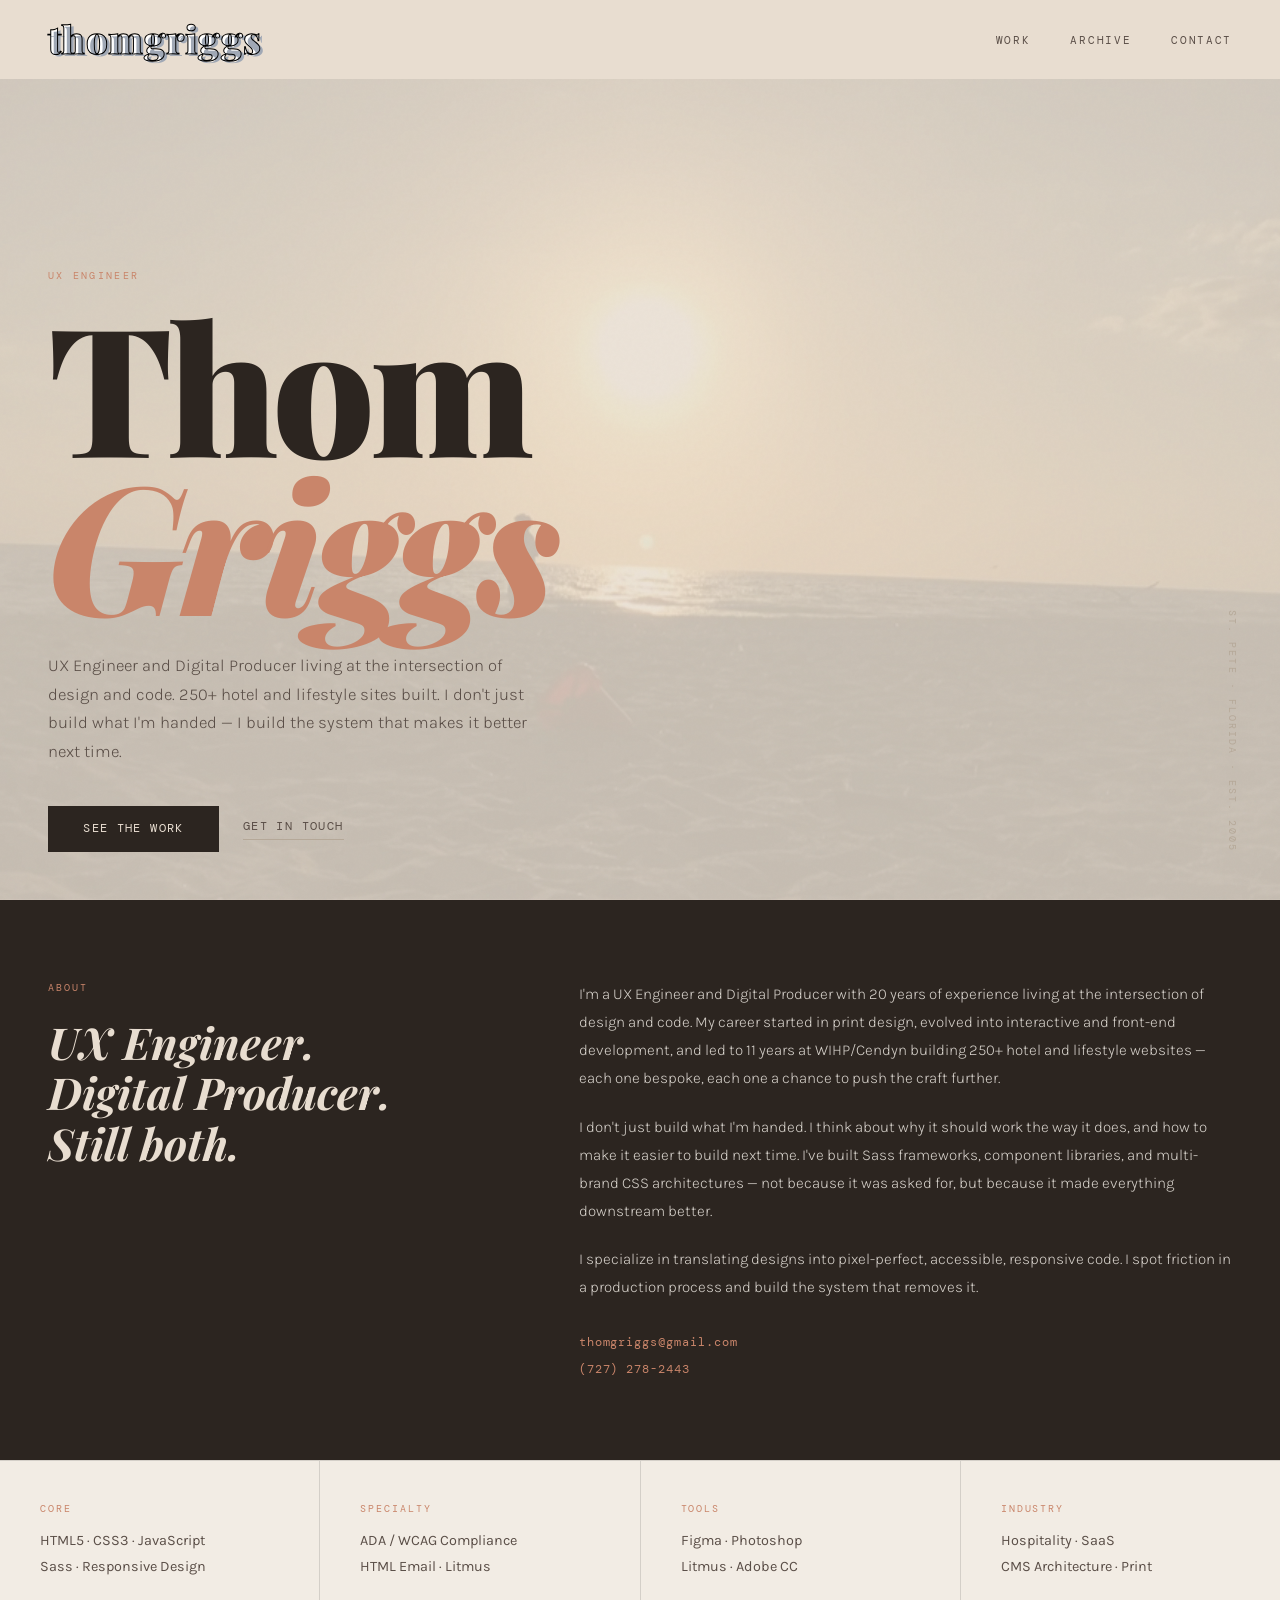
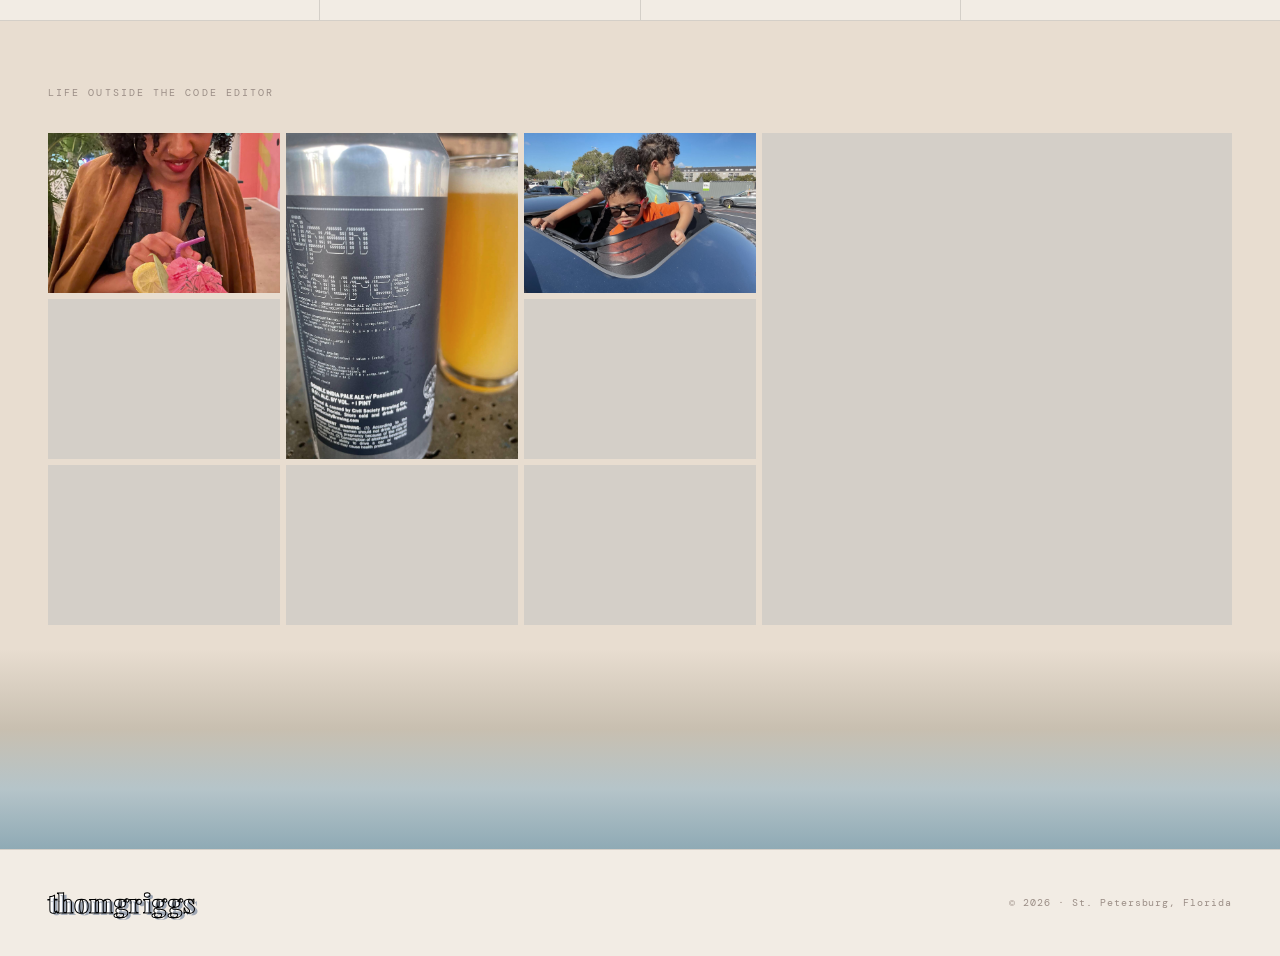
==== index.html @ a1363672 "Initial commit" ====
<!DOCTYPE html><html lang="en"> <head><meta charset="UTF-8"><meta name="viewport" content="width=device-width, initial-scale=1.0"><meta name="description" content="Thomas Griggs — UX Engineer &#38; Digital Producer based in St. Petersburg, FL. 20 years bridging design and code."><title>thomgriggs — UX Engineer &amp; Digital Producer</title><link rel="icon" type="image/svg+xml" href="/favicon.svg"><link rel="preconnect" href="https://fonts.googleapis.com"><link rel="preconnect" href="https://fonts.gstatic.com" crossorigin><link rel="stylesheet" href="/_astro/BaseLayout.C7Eo-kTZ.css">
<link rel="stylesheet" href="/_astro/index@_@astro.DOmVCmca.css"></head> <body> <a href="#main" class="skip-link">Skip to main content</a> <nav class="site-nav" id="site-nav"> <a href="/" class="nav-logo" aria-label="thomgriggs home">thomgriggs</a> <ul class="nav-links"> <li><a href="/work">Work</a></li> <li><a href="/archive">Archive</a></li> <li><a href="mailto:thomgriggs@gmail.com">Contact</a></li> </ul> <button class="nav-hamburger" id="nav-hamburger" aria-label="Open menu" aria-expanded="false" aria-controls="nav-dialog"> <span></span><span></span><span></span> </button> </nav> <dialog class="nav-dialog" id="nav-dialog" aria-label="Site navigation"> <div class="nav-dialog-inner"> <button class="nav-dialog-close" id="nav-dialog-close" aria-label="Close menu">&times;</button> <nav class="nav-dialog-links" aria-label="Mobile navigation"> <a href="/" aria-current="page">Home</a> <a href="/work">Work</a> <a href="/archive">Archive</a> <a href="mailto:thomgriggs@gmail.com">Contact</a> </nav> <p class="nav-dialog-sub">St. Pete &middot; Florida &middot; Est. 2005</p> </div> </dialog> <main id="main" tabindex="-1">  <section class="hero noise-overlay" data-astro-cid-j7pv25f6> <video autoplay muted loop playsinline class="hero-video-bg" aria-hidden="true" aria-label="Background video" data-astro-cid-j7pv25f6> <source src="/videos/video.webm" type="video/webm" data-astro-cid-j7pv25f6> <source src="/videos/video.mp4" type="video/mp4" data-astro-cid-j7pv25f6> </video> <div class="hero-inner" data-astro-cid-j7pv25f6> <p class="eyebrow anim-1" data-astro-cid-j7pv25f6><span id="title-rotator" aria-live="polite" aria-atomic="true" data-astro-cid-j7pv25f6>UX Engineer</span></p> <h1 class="hero-name anim-2" data-astro-cid-j7pv25f6>Thom<br data-astro-cid-j7pv25f6><em data-astro-cid-j7pv25f6>Griggs</em></h1> <p class="hero-desc anim-3" data-astro-cid-j7pv25f6>
UX Engineer and Digital Producer living at the intersection of design and code. 250+ hotel and lifestyle sites built. I don't just build what I'm handed — I build the system that makes it better next time.
</p> <div class="hero-cta anim-4" data-astro-cid-j7pv25f6> <a href="/work" class="btn-primary" data-astro-cid-j7pv25f6>See the work</a> <a href="mailto:thomgriggs@gmail.com" class="btn-ghost" data-astro-cid-j7pv25f6>Get in touch</a> </div> </div> <span class="hero-location anim-5" data-astro-cid-j7pv25f6>St. Pete · Florida · Est. 2005</span> </section> <section class="about-strip" data-astro-cid-j7pv25f6> <div class="about-left" data-astro-cid-j7pv25f6> <p class="about-label" data-astro-cid-j7pv25f6>About</p> <h2 class="about-heading" data-astro-cid-j7pv25f6>UX Engineer.<br data-astro-cid-j7pv25f6>Digital Producer.<br data-astro-cid-j7pv25f6><em data-astro-cid-j7pv25f6>Still both.</em></h2> </div> <div class="about-right" data-astro-cid-j7pv25f6> <div class="about-body" data-astro-cid-j7pv25f6> <p data-astro-cid-j7pv25f6>I'm a UX Engineer and Digital Producer with 20 years of experience living at the intersection of design and code. My career started in print design, evolved into interactive and front-end development, and led to 11 years at WIHP/Cendyn building 250+ hotel and lifestyle websites — each one bespoke, each one a chance to push the craft further.</p> <p data-astro-cid-j7pv25f6>I don't just build what I'm handed. I think about why it should work the way it does, and how to make it easier to build next time. I've built Sass frameworks, component libraries, and multi-brand CSS architectures — not because it was asked for, but because it made everything downstream better.</p> <p data-astro-cid-j7pv25f6>I specialize in translating designs into pixel-perfect, accessible, responsive code. I spot friction in a production process and build the system that removes it.</p> </div> <div class="about-contact" data-astro-cid-j7pv25f6> <a href="mailto:thomgriggs@gmail.com" data-astro-cid-j7pv25f6>thomgriggs@gmail.com</a> <a href="tel:7272782443" data-astro-cid-j7pv25f6>(727) 278-2443</a> </div> </div> </section> <section class="skills-strip" data-astro-cid-j7pv25f6> <div class="skill-item" data-astro-cid-j7pv25f6><p class="skill-label" data-astro-cid-j7pv25f6>Core</p><p class="skill-list" data-astro-cid-j7pv25f6>HTML5 · CSS3 · JavaScript<br data-astro-cid-j7pv25f6>Sass · Responsive Design</p></div> <div class="skill-item" data-astro-cid-j7pv25f6><p class="skill-label" data-astro-cid-j7pv25f6>Specialty</p><p class="skill-list" data-astro-cid-j7pv25f6>ADA / WCAG Compliance<br data-astro-cid-j7pv25f6>HTML Email · Litmus</p></div> <div class="skill-item" data-astro-cid-j7pv25f6><p class="skill-label" data-astro-cid-j7pv25f6>Tools</p><p class="skill-list" data-astro-cid-j7pv25f6>Figma · Photoshop<br data-astro-cid-j7pv25f6>Litmus · Adobe CC</p></div> <div class="skill-item" data-astro-cid-j7pv25f6><p class="skill-label" data-astro-cid-j7pv25f6>Industry</p><p class="skill-list" data-astro-cid-j7pv25f6>Hospitality · SaaS<br data-astro-cid-j7pv25f6>CMS Architecture · Print</p></div> </section> <section class="photo-section" data-astro-cid-j7pv25f6> <p class="photo-label" data-astro-cid-j7pv25f6>Life outside the code editor</p> <div class="photo-grid" id="photo-grid" role="list" aria-label="Photo gallery" data-astro-cid-j7pv25f6> <div class="photo-cell" role="listitem" style="grid-column:span 1;grid-row:span 1;" data-photo="0" data-astro-cid-j7pv25f6> <img src="/images/family/IMG_4986.jpeg" alt="" loading="lazy" decoding="async" data-astro-cid-j7pv25f6> <div class="cell-overlay" data-astro-cid-j7pv25f6> <button class="cell-zoom" aria-label="View fullscreen" data-astro-cid-j7pv25f6> <svg width="16" height="16" viewBox="0 0 24 24" fill="none" stroke="currentColor" stroke-width="2.5" data-astro-cid-j7pv25f6> <path d="M8 3H5a2 2 0 0 0-2 2v3m18 0V5a2 2 0 0 0-2-2h-3m0 18h3a2 2 0 0 0 2-2v-3M3 16v3a2 2 0 0 0 2 2h3" data-astro-cid-j7pv25f6></path> </svg> </button> </div> </div><div class="photo-cell" role="listitem" style="grid-column:span 1;grid-row:span 2;" data-photo="1" data-astro-cid-j7pv25f6> <img src="/images/family/IMG_6388.jpeg" alt="" loading="lazy" decoding="async" data-astro-cid-j7pv25f6> <div class="cell-overlay" data-astro-cid-j7pv25f6> <button class="cell-zoom" aria-label="View fullscreen" data-astro-cid-j7pv25f6> <svg width="16" height="16" viewBox="0 0 24 24" fill="none" stroke="currentColor" stroke-width="2.5" data-astro-cid-j7pv25f6> <path d="M8 3H5a2 2 0 0 0-2 2v3m18 0V5a2 2 0 0 0-2-2h-3m0 18h3a2 2 0 0 0 2-2v-3M3 16v3a2 2 0 0 0 2 2h3" data-astro-cid-j7pv25f6></path> </svg> </button> </div> </div><div class="photo-cell" role="listitem" style="grid-column:span 1;grid-row:span 1;" data-photo="2" data-astro-cid-j7pv25f6> <img src="/images/family/IMG_5023.jpeg" alt="" loading="lazy" decoding="async" data-astro-cid-j7pv25f6> <div class="cell-overlay" data-astro-cid-j7pv25f6> <button class="cell-zoom" aria-label="View fullscreen" data-astro-cid-j7pv25f6> <svg width="16" height="16" viewBox="0 0 24 24" fill="none" stroke="currentColor" stroke-width="2.5" data-astro-cid-j7pv25f6> <path d="M8 3H5a2 2 0 0 0-2 2v3m18 0V5a2 2 0 0 0-2-2h-3m0 18h3a2 2 0 0 0 2-2v-3M3 16v3a2 2 0 0 0 2 2h3" data-astro-cid-j7pv25f6></path> </svg> </button> </div> </div><div class="photo-cell" role="listitem" style="grid-column:span 2;grid-row:span 3;" data-photo="3" data-astro-cid-j7pv25f6> <img src="/images/family/IMG_2985.jpeg" alt="" loading="lazy" decoding="async" data-astro-cid-j7pv25f6> <div class="cell-overlay" data-astro-cid-j7pv25f6> <button class="cell-zoom" aria-label="View fullscreen" data-astro-cid-j7pv25f6> <svg width="16" height="16" viewBox="0 0 24 24" fill="none" stroke="currentColor" stroke-width="2.5" data-astro-cid-j7pv25f6> <path d="M8 3H5a2 2 0 0 0-2 2v3m18 0V5a2 2 0 0 0-2-2h-3m0 18h3a2 2 0 0 0 2-2v-3M3 16v3a2 2 0 0 0 2 2h3" data-astro-cid-j7pv25f6></path> </svg> </button> </div> </div><div class="photo-cell" role="listitem" style="grid-column:span 1;grid-row:span 1;" data-photo="5" data-astro-cid-j7pv25f6> <img src="/images/family/IMG_4956.jpeg" alt="" loading="lazy" decoding="async" data-astro-cid-j7pv25f6> <div class="cell-overlay" data-astro-cid-j7pv25f6> <button class="cell-zoom" aria-label="View fullscreen" data-astro-cid-j7pv25f6> <svg width="16" height="16" viewBox="0 0 24 24" fill="none" stroke="currentColor" stroke-width="2.5" data-astro-cid-j7pv25f6> <path d="M8 3H5a2 2 0 0 0-2 2v3m18 0V5a2 2 0 0 0-2-2h-3m0 18h3a2 2 0 0 0 2-2v-3M3 16v3a2 2 0 0 0 2 2h3" data-astro-cid-j7pv25f6></path> </svg> </button> </div> </div><div class="photo-cell" role="listitem" style="grid-column:span 1;grid-row:span 1;" data-photo="6" data-astro-cid-j7pv25f6> <img src="/images/family/IMG_3224.jpeg" alt="" loading="lazy" decoding="async" data-astro-cid-j7pv25f6> <div class="cell-overlay" data-astro-cid-j7pv25f6> <button class="cell-zoom" aria-label="View fullscreen" data-astro-cid-j7pv25f6> <svg width="16" height="16" viewBox="0 0 24 24" fill="none" stroke="currentColor" stroke-width="2.5" data-astro-cid-j7pv25f6> <path d="M8 3H5a2 2 0 0 0-2 2v3m18 0V5a2 2 0 0 0-2-2h-3m0 18h3a2 2 0 0 0 2-2v-3M3 16v3a2 2 0 0 0 2 2h3" data-astro-cid-j7pv25f6></path> </svg> </button> </div> </div><div class="photo-cell" role="listitem" style="grid-column:span 1;grid-row:span 2;" data-photo="7" data-astro-cid-j7pv25f6> <img src="/images/family/IMG_2312.jpeg" alt="" loading="lazy" decoding="async" data-astro-cid-j7pv25f6> <div class="cell-overlay" data-astro-cid-j7pv25f6> <button class="cell-zoom" aria-label="View fullscreen" data-astro-cid-j7pv25f6> <svg width="16" height="16" viewBox="0 0 24 24" fill="none" stroke="currentColor" stroke-width="2.5" data-astro-cid-j7pv25f6> <path d="M8 3H5a2 2 0 0 0-2 2v3m18 0V5a2 2 0 0 0-2-2h-3m0 18h3a2 2 0 0 0 2-2v-3M3 16v3a2 2 0 0 0 2 2h3" data-astro-cid-j7pv25f6></path> </svg> </button> </div> </div><div class="photo-cell" role="listitem" style="grid-column:span 1;grid-row:span 1;" data-photo="8" data-astro-cid-j7pv25f6> <img src="/images/family/IMG_6339.jpeg" alt="" loading="lazy" decoding="async" data-astro-cid-j7pv25f6> <div class="cell-overlay" data-astro-cid-j7pv25f6> <button class="cell-zoom" aria-label="View fullscreen" data-astro-cid-j7pv25f6> <svg width="16" height="16" viewBox="0 0 24 24" fill="none" stroke="currentColor" stroke-width="2.5" data-astro-cid-j7pv25f6> <path d="M8 3H5a2 2 0 0 0-2 2v3m18 0V5a2 2 0 0 0-2-2h-3m0 18h3a2 2 0 0 0 2-2v-3M3 16v3a2 2 0 0 0 2 2h3" data-astro-cid-j7pv25f6></path> </svg> </button> </div> </div><div class="photo-cell" role="listitem" style="grid-column:span 1;grid-row:span 1;" data-photo="9" data-astro-cid-j7pv25f6> <img src="/images/family/IMG_3421.jpeg" alt="" loading="lazy" decoding="async" data-astro-cid-j7pv25f6> <div class="cell-overlay" data-astro-cid-j7pv25f6> <button class="cell-zoom" aria-label="View fullscreen" data-astro-cid-j7pv25f6> <svg width="16" height="16" viewBox="0 0 24 24" fill="none" stroke="currentColor" stroke-width="2.5" data-astro-cid-j7pv25f6> <path d="M8 3H5a2 2 0 0 0-2 2v3m18 0V5a2 2 0 0 0-2-2h-3m0 18h3a2 2 0 0 0 2-2v-3M3 16v3a2 2 0 0 0 2 2h3" data-astro-cid-j7pv25f6></path> </svg> </button> </div> </div><div class="photo-cell" role="listitem" style="grid-column:span 1;grid-row:span 1;" data-photo="10" data-astro-cid-j7pv25f6> <img src="/images/family/IMG_2159.jpeg" alt="" loading="lazy" decoding="async" data-astro-cid-j7pv25f6> <div class="cell-overlay" data-astro-cid-j7pv25f6> <button class="cell-zoom" aria-label="View fullscreen" data-astro-cid-j7pv25f6> <svg width="16" height="16" viewBox="0 0 24 24" fill="none" stroke="currentColor" stroke-width="2.5" data-astro-cid-j7pv25f6> <path d="M8 3H5a2 2 0 0 0-2 2v3m18 0V5a2 2 0 0 0-2-2h-3m0 18h3a2 2 0 0 0 2-2v-3M3 16v3a2 2 0 0 0 2 2h3" data-astro-cid-j7pv25f6></path> </svg> </button> </div> </div><div class="photo-cell" role="listitem" style="grid-column:span 1;grid-row:span 1;" data-photo="11" data-astro-cid-j7pv25f6> <img src="/images/family/IMG_2217.jpeg" alt="" loading="lazy" decoding="async" data-astro-cid-j7pv25f6> <div class="cell-overlay" data-astro-cid-j7pv25f6> <button class="cell-zoom" aria-label="View fullscreen" data-astro-cid-j7pv25f6> <svg width="16" height="16" viewBox="0 0 24 24" fill="none" stroke="currentColor" stroke-width="2.5" data-astro-cid-j7pv25f6> <path d="M8 3H5a2 2 0 0 0-2 2v3m18 0V5a2 2 0 0 0-2-2h-3m0 18h3a2 2 0 0 0 2-2v-3M3 16v3a2 2 0 0 0 2 2h3" data-astro-cid-j7pv25f6></path> </svg> </button> </div> </div><div class="photo-cell" role="listitem" style="grid-column:span 1;grid-row:span 1;" data-photo="12" data-astro-cid-j7pv25f6> <img src="/images/family/IMG_2121.jpeg" alt="" loading="lazy" decoding="async" data-astro-cid-j7pv25f6> <div class="cell-overlay" data-astro-cid-j7pv25f6> <button class="cell-zoom" aria-label="View fullscreen" data-astro-cid-j7pv25f6> <svg width="16" height="16" viewBox="0 0 24 24" fill="none" stroke="currentColor" stroke-width="2.5" data-astro-cid-j7pv25f6> <path d="M8 3H5a2 2 0 0 0-2 2v3m18 0V5a2 2 0 0 0-2-2h-3m0 18h3a2 2 0 0 0 2-2v-3M3 16v3a2 2 0 0 0 2 2h3" data-astro-cid-j7pv25f6></path> </svg> </button> </div> </div><div class="photo-cell" role="listitem" style="grid-column:span 1;grid-row:span 1;" data-photo="13" data-astro-cid-j7pv25f6> <img src="/images/family/IMG_1486.jpeg" alt="" loading="lazy" decoding="async" data-astro-cid-j7pv25f6> <div class="cell-overlay" data-astro-cid-j7pv25f6> <button class="cell-zoom" aria-label="View fullscreen" data-astro-cid-j7pv25f6> <svg width="16" height="16" viewBox="0 0 24 24" fill="none" stroke="currentColor" stroke-width="2.5" data-astro-cid-j7pv25f6> <path d="M8 3H5a2 2 0 0 0-2 2v3m18 0V5a2 2 0 0 0-2-2h-3m0 18h3a2 2 0 0 0 2-2v-3M3 16v3a2 2 0 0 0 2 2h3" data-astro-cid-j7pv25f6></path> </svg> </button> </div> </div><div class="photo-cell" role="listitem" style="grid-column:span 1;grid-row:span 2;" data-photo="14" data-astro-cid-j7pv25f6> <img src="/images/family/IMG_1514.jpeg" alt="" loading="lazy" decoding="async" data-astro-cid-j7pv25f6> <div class="cell-overlay" data-astro-cid-j7pv25f6> <button class="cell-zoom" aria-label="View fullscreen" data-astro-cid-j7pv25f6> <svg width="16" height="16" viewBox="0 0 24 24" fill="none" stroke="currentColor" stroke-width="2.5" data-astro-cid-j7pv25f6> <path d="M8 3H5a2 2 0 0 0-2 2v3m18 0V5a2 2 0 0 0-2-2h-3m0 18h3a2 2 0 0 0 2-2v-3M3 16v3a2 2 0 0 0 2 2h3" data-astro-cid-j7pv25f6></path> </svg> </button> </div> </div><div class="photo-cell" role="listitem" style="grid-column:span 1;grid-row:span 1;" data-photo="15" data-astro-cid-j7pv25f6> <img src="/images/family/IMG_2112.jpeg" alt="" loading="lazy" decoding="async" data-astro-cid-j7pv25f6> <div class="cell-overlay" data-astro-cid-j7pv25f6> <button class="cell-zoom" aria-label="View fullscreen" data-astro-cid-j7pv25f6> <svg width="16" height="16" viewBox="0 0 24 24" fill="none" stroke="currentColor" stroke-width="2.5" data-astro-cid-j7pv25f6> <path d="M8 3H5a2 2 0 0 0-2 2v3m18 0V5a2 2 0 0 0-2-2h-3m0 18h3a2 2 0 0 0 2-2v-3M3 16v3a2 2 0 0 0 2 2h3" data-astro-cid-j7pv25f6></path> </svg> </button> </div> </div><div class="photo-cell" role="listitem" style="grid-column:span 2;grid-row:span 3;" data-photo="16" data-astro-cid-j7pv25f6> <img src="/images/family/IMG_1761.jpeg" alt="" loading="lazy" decoding="async" data-astro-cid-j7pv25f6> <div class="cell-overlay" data-astro-cid-j7pv25f6> <button class="cell-zoom" aria-label="View fullscreen" data-astro-cid-j7pv25f6> <svg width="16" height="16" viewBox="0 0 24 24" fill="none" stroke="currentColor" stroke-width="2.5" data-astro-cid-j7pv25f6> <path d="M8 3H5a2 2 0 0 0-2 2v3m18 0V5a2 2 0 0 0-2-2h-3m0 18h3a2 2 0 0 0 2-2v-3M3 16v3a2 2 0 0 0 2 2h3" data-astro-cid-j7pv25f6></path> </svg> </button> </div> </div><div class="photo-cell" role="listitem" style="grid-column:span 1;grid-row:span 1;" data-photo="18" data-astro-cid-j7pv25f6> <img src="/images/family/IMG_1325.jpeg" alt="" loading="lazy" decoding="async" data-astro-cid-j7pv25f6> <div class="cell-overlay" data-astro-cid-j7pv25f6> <button class="cell-zoom" aria-label="View fullscreen" data-astro-cid-j7pv25f6> <svg width="16" height="16" viewBox="0 0 24 24" fill="none" stroke="currentColor" stroke-width="2.5" data-astro-cid-j7pv25f6> <path d="M8 3H5a2 2 0 0 0-2 2v3m18 0V5a2 2 0 0 0-2-2h-3m0 18h3a2 2 0 0 0 2-2v-3M3 16v3a2 2 0 0 0 2 2h3" data-astro-cid-j7pv25f6></path> </svg> </button> </div> </div><div class="photo-cell" role="listitem" style="grid-column:span 1;grid-row:span 1;" data-photo="19" data-astro-cid-j7pv25f6> <img src="/images/family/IMG_0865.jpeg" alt="" loading="lazy" decoding="async" data-astro-cid-j7pv25f6> <div class="cell-overlay" data-astro-cid-j7pv25f6> <button class="cell-zoom" aria-label="View fullscreen" data-astro-cid-j7pv25f6> <svg width="16" height="16" viewBox="0 0 24 24" fill="none" stroke="currentColor" stroke-width="2.5" data-astro-cid-j7pv25f6> <path d="M8 3H5a2 2 0 0 0-2 2v3m18 0V5a2 2 0 0 0-2-2h-3m0 18h3a2 2 0 0 0 2-2v-3M3 16v3a2 2 0 0 0 2 2h3" data-astro-cid-j7pv25f6></path> </svg> </button> </div> </div><div class="photo-cell" role="listitem" style="grid-column:span 1;grid-row:span 1;" data-photo="20" data-astro-cid-j7pv25f6> <img src="/images/family/IMG_0677.jpeg" alt="" loading="lazy" decoding="async" data-astro-cid-j7pv25f6> <div class="cell-overlay" data-astro-cid-j7pv25f6> <button class="cell-zoom" aria-label="View fullscreen" data-astro-cid-j7pv25f6> <svg width="16" height="16" viewBox="0 0 24 24" fill="none" stroke="currentColor" stroke-width="2.5" data-astro-cid-j7pv25f6> <path d="M8 3H5a2 2 0 0 0-2 2v3m18 0V5a2 2 0 0 0-2-2h-3m0 18h3a2 2 0 0 0 2-2v-3M3 16v3a2 2 0 0 0 2 2h3" data-astro-cid-j7pv25f6></path> </svg> </button> </div> </div><div class="photo-cell" role="listitem" style="grid-column:span 1;grid-row:span 2;" data-photo="21" data-astro-cid-j7pv25f6> <img src="/images/family/IMG_0274.jpeg" alt="" loading="lazy" decoding="async" data-astro-cid-j7pv25f6> <div class="cell-overlay" data-astro-cid-j7pv25f6> <button class="cell-zoom" aria-label="View fullscreen" data-astro-cid-j7pv25f6> <svg width="16" height="16" viewBox="0 0 24 24" fill="none" stroke="currentColor" stroke-width="2.5" data-astro-cid-j7pv25f6> <path d="M8 3H5a2 2 0 0 0-2 2v3m18 0V5a2 2 0 0 0-2-2h-3m0 18h3a2 2 0 0 0 2-2v-3M3 16v3a2 2 0 0 0 2 2h3" data-astro-cid-j7pv25f6></path> </svg> </button> </div> </div><div class="photo-cell" role="listitem" style="grid-column:span 1;grid-row:span 1;" data-photo="22" data-astro-cid-j7pv25f6> <img src="/images/family/63503405597.jpeg" alt="" loading="lazy" decoding="async" data-astro-cid-j7pv25f6> <div class="cell-overlay" data-astro-cid-j7pv25f6> <button class="cell-zoom" aria-label="View fullscreen" data-astro-cid-j7pv25f6> <svg width="16" height="16" viewBox="0 0 24 24" fill="none" stroke="currentColor" stroke-width="2.5" data-astro-cid-j7pv25f6> <path d="M8 3H5a2 2 0 0 0-2 2v3m18 0V5a2 2 0 0 0-2-2h-3m0 18h3a2 2 0 0 0 2-2v-3M3 16v3a2 2 0 0 0 2 2h3" data-astro-cid-j7pv25f6></path> </svg> </button> </div> </div><div class="photo-cell" role="listitem" style="grid-column:span 1;grid-row:span 1;" data-photo="23" data-astro-cid-j7pv25f6> <img src="/images/family/IMG_0486.jpeg" alt="" loading="lazy" decoding="async" data-astro-cid-j7pv25f6> <div class="cell-overlay" data-astro-cid-j7pv25f6> <button class="cell-zoom" aria-label="View fullscreen" data-astro-cid-j7pv25f6> <svg width="16" height="16" viewBox="0 0 24 24" fill="none" stroke="currentColor" stroke-width="2.5" data-astro-cid-j7pv25f6> <path d="M8 3H5a2 2 0 0 0-2 2v3m18 0V5a2 2 0 0 0-2-2h-3m0 18h3a2 2 0 0 0 2-2v-3M3 16v3a2 2 0 0 0 2 2h3" data-astro-cid-j7pv25f6></path> </svg> </button> </div> </div><div class="photo-cell" role="listitem" style="grid-column:span 1;grid-row:span 1;" data-photo="24" data-astro-cid-j7pv25f6> <img src="/images/family/DE531413.jpeg" alt="" loading="lazy" decoding="async" data-astro-cid-j7pv25f6> <div class="cell-overlay" data-astro-cid-j7pv25f6> <button class="cell-zoom" aria-label="View fullscreen" data-astro-cid-j7pv25f6> <svg width="16" height="16" viewBox="0 0 24 24" fill="none" stroke="currentColor" stroke-width="2.5" data-astro-cid-j7pv25f6> <path d="M8 3H5a2 2 0 0 0-2 2v3m18 0V5a2 2 0 0 0-2-2h-3m0 18h3a2 2 0 0 0 2-2v-3M3 16v3a2 2 0 0 0 2 2h3" data-astro-cid-j7pv25f6></path> </svg> </button> </div> </div> </div> </section> <div class="lightbox" id="lightbox" aria-hidden="true" data-astro-cid-j7pv25f6> <button class="lb-close" id="lb-close" aria-label="Close" data-astro-cid-j7pv25f6> <svg width="18" height="18" viewBox="0 0 24 24" fill="none" stroke="currentColor" stroke-width="2" data-astro-cid-j7pv25f6><line x1="18" y1="6" x2="6" y2="18" data-astro-cid-j7pv25f6></line><line x1="6" y1="6" x2="18" y2="18" data-astro-cid-j7pv25f6></line></svg> </button> <button class="lb-prev" id="lb-prev" aria-label="Previous" data-astro-cid-j7pv25f6>&#8592;</button> <button class="lb-next" id="lb-next" aria-label="Next" data-astro-cid-j7pv25f6>&#8594;</button> <figure class="lb-figure" data-astro-cid-j7pv25f6><img src="" alt="" id="lb-img" data-astro-cid-j7pv25f6></figure> <p class="lb-counter" id="lb-counter" data-astro-cid-j7pv25f6></p> </div> <div class="bottom-horizon" data-astro-cid-j7pv25f6></div>  </main> <footer class="site-footer"> <a href="/" class="nav-logo footer-logo-mark" aria-label="thomgriggs home">thomgriggs</a> <span class="footer-copy">© 2026 · St. Petersburg, Florida</span> </footer> <script type="module">const s=document.getElementById("site-nav");s&&window.addEventListener("scroll",()=>{s.classList.toggle("scrolled",window.scrollY>40)},{passive:!0});const n=document.getElementById("nav-hamburger"),e=document.getElementById("nav-dialog"),c=document.getElementById("nav-dialog-close");function d(){e.showModal(),n.setAttribute("aria-expanded","true"),document.body.style.overflow="hidden",setTimeout(()=>e.querySelector("a")?.focus(),50)}function o(){e.classList.add("closing"),setTimeout(()=>{e.close(),e.classList.remove("closing"),n.setAttribute("aria-expanded","false"),document.body.style.overflow="",n.focus()},280)}n?.addEventListener("click",d);c?.addEventListener("click",o);e?.addEventListener("click",t=>{t.target===e&&o()});e?.addEventListener("cancel",t=>{t.preventDefault(),o()});e?.querySelectorAll("a").forEach(t=>t.addEventListener("click",()=>o()));</script> </body> </html>  <script type="module">const I=document.getElementById("site-nav");window.addEventListener("scroll",()=>{I&&I.classList.toggle("scrolled",window.scrollY>40)},{passive:!0});document.querySelector(".hero-video-bg")?.play().catch(()=>{});const m=["UX Engineer","Digital Producer","Front-End Developer","ADA/WCAG Specialist","CSS Architect"];let a=0;const c=document.getElementById("title-rotator");c&&setInterval(()=>{c.classList.add("out"),setTimeout(()=>{a=(a+1)%m.length,c.textContent=m[a],c.classList.remove("out")},370)},3200);const t=["IMG_4986.jpeg","IMG_6388.jpeg","IMG_5023.jpeg","IMG_2985.jpeg","IMG_4966.jpeg","IMG_4956.jpeg","IMG_3224.jpeg","IMG_2312.jpeg","IMG_6339.jpeg","IMG_3421.jpeg","IMG_2159.jpeg","IMG_2217.jpeg","IMG_2121.jpeg","IMG_1486.jpeg","IMG_1514.jpeg","IMG_2112.jpeg","IMG_1761.jpeg","IMG_1651.jpeg","IMG_1325.jpeg","IMG_0865.jpeg","IMG_0677.jpeg","IMG_0274.jpeg","63503405597.jpeg","IMG_0486.jpeg","DE531413.jpeg","67106646605.jpeg","761924FE.jpeg","65827132969.jpeg","57730964119.jpeg","56372490234.jpeg"].map(e=>"/images/family/"+e),s=Array.from(document.querySelectorAll(".photo-cell")),r=s.map(e=>parseInt(e.dataset.photo)||0);function u(e){const n=s[e].querySelector("img");n&&(n.classList.add("fading"),setTimeout(()=>{r[e]=(r[e]+s.length)%t.length,n.src=t[r[e]],n.onload=()=>n.classList.remove("fading"),n.onerror=()=>n.classList.remove("fading")},460))}let g=0,j=setInterval(()=>{u(g%s.length),g++},1800);const l=document.getElementById("lightbox"),h=document.getElementById("lb-img"),i=document.getElementById("lb-counter");let o=0;function f(e){o=(e%t.length+t.length)%t.length,h.src=t[o],i&&(i.textContent=o+1+" / "+t.length),l.classList.add("open"),l.setAttribute("aria-hidden","false"),document.body.style.overflow="hidden",clearInterval(j)}function p(){l.classList.remove("open"),l.setAttribute("aria-hidden","true"),document.body.style.overflow="",j=setInterval(()=>{u(g%s.length),g++},1800)}function d(e){o=(o+e+t.length)%t.length,h.src=t[o],i&&(i.textContent=o+1+" / "+t.length)}s.forEach((e,n)=>e.addEventListener("click",()=>f(r[n])));document.getElementById("lb-close")?.addEventListener("click",p);document.getElementById("lb-prev")?.addEventListener("click",()=>d(-1));document.getElementById("lb-next")?.addEventListener("click",()=>d(1));l?.addEventListener("click",e=>{e.target===l&&p()});document.addEventListener("keydown",e=>{l?.classList.contains("open")&&(e.key==="Escape"&&p(),e.key==="ArrowLeft"&&d(-1),e.key==="ArrowRight"&&d(1))});</script>
---- _astro/BaseLayout.C7Eo-kTZ.css ----
@import"https://fonts.googleapis.com/css2?family=Playfair+Display:ital,wght@0,400;0,700;0,900;1,400;1,700&family=DM+Mono:wght@300;400;500&family=Karla:wght@300;400;500;600&display=swap";:root{--sand: #e8ddd0;--sand-light: #f2ece4;--coral: #c9856a;--coral-dark: #a96650;--dusk: #b5a898;--fog: #d4cfc8;--sky: #8faab5;--ink: #2c2520;--ink-mid: #5a4e47;--ink-faint: #9b8e86;--white: #faf8f5}.sr-only{position:absolute;width:1px;height:1px;padding:0;margin:-1px;overflow:hidden;clip:rect(0,0,0,0);white-space:nowrap;border:0}.skip-link{position:absolute;top:-100%;left:1rem;z-index:9999;padding:.75rem 1.5rem;background:var(--ink);color:var(--sand);font-family:DM Mono,monospace;font-size:.75rem;letter-spacing:.1em;text-decoration:none;text-transform:uppercase;border:2px solid var(--coral);transition:top .2s}.skip-link:focus{top:1rem;outline:2px solid var(--coral);outline-offset:2px}:focus-visible{outline:2px solid var(--coral);outline-offset:3px}:focus:not(:focus-visible){outline:none}@media(prefers-reduced-motion:reduce){*,*:before,*:after{animation-duration:.01ms!important;animation-iteration-count:1!important;transition-duration:.01ms!important;scroll-behavior:auto!important}}*,*:before,*:after{box-sizing:border-box;margin:0;padding:0}html{scroll-behavior:smooth}body{background:var(--white);color:var(--ink);font-family:Karla,sans-serif;font-size:16px;line-height:1.6;overflow-x:hidden}img{display:block;max-width:100%}a{color:inherit}.site-nav{position:fixed;top:0;left:0;right:0;z-index:100;display:flex;justify-content:space-between;align-items:center;padding:1.25rem 3rem;background:var(--sand);border-bottom:1px solid transparent;transition:border-color .3s,background .3s}.site-nav.scrolled{border-bottom-color:var(--fog);background:#e8ddd0f2;backdrop-filter:blur(8px)}.nav-logo{font-family:Playfair Display,serif;font-size:38px;font-weight:900;font-style:normal;color:transparent;-webkit-text-fill-color:transparent;-webkit-text-stroke:1px rgb(0,0,0);text-decoration:none;letter-spacing:.03rem;line-height:1;text-shadow:rgb(160,168,181) 3px 2px 0px,rgb(255,255,255) 0px 1px 0px;transition:transform .2s ease-out,text-shadow .2s ease-out;white-space:nowrap}.nav-logo:hover{transform:translateY(-1px);text-shadow:rgb(130,138,151) 4px 3px 0px,rgb(255,255,255) 0px 1px 0px}.nav-links{display:flex;gap:2.5rem;list-style:none}.nav-links a{font-family:DM Mono,monospace;font-size:.7rem;letter-spacing:.15em;text-transform:uppercase;color:var(--ink-mid);text-decoration:none;transition:color .2s}.nav-links a:hover,.nav-links a[aria-current=page]{color:var(--coral)}.btn-primary{display:inline-block;padding:.85rem 2.2rem;background:var(--ink);color:var(--sand);font-family:DM Mono,monospace;font-size:.72rem;letter-spacing:.12em;text-transform:uppercase;text-decoration:none;border:none;cursor:pointer;transition:background .25s,color .25s}.btn-primary:hover{background:var(--coral);color:var(--white)}.btn-ghost{display:inline-block;font-family:DM Mono,monospace;font-size:.72rem;letter-spacing:.12em;text-transform:uppercase;color:var(--ink-mid);text-decoration:none;border-bottom:1px solid var(--dusk);padding-bottom:2px;transition:color .2s,border-color .2s}.btn-ghost:hover{color:var(--coral);border-color:var(--coral)}.btn-outline{display:inline-block;padding:1rem 2.5rem;background:transparent;color:var(--sand);font-family:DM Mono,monospace;font-size:.72rem;letter-spacing:.15em;text-transform:uppercase;text-decoration:none;border:1px solid var(--dusk);cursor:pointer;transition:background .25s,border-color .25s,color .25s}.btn-outline:hover{background:var(--coral);border-color:var(--coral);color:var(--white)}.section-label{font-family:DM Mono,monospace;font-size:.65rem;letter-spacing:.22em;text-transform:uppercase;color:var(--ink-faint);margin-bottom:3rem;display:flex;align-items:center;gap:1rem}.section-label:after{content:"";flex:1;height:1px;background:var(--fog)}.eyebrow{font-family:DM Mono,monospace;font-size:.65rem;letter-spacing:.22em;text-transform:uppercase;color:var(--coral);margin-bottom:.75rem}.site-footer{background:var(--sand-light);padding:2.5rem 3rem;border-top:1px solid var(--fog);display:flex;justify-content:space-between;align-items:center;flex-wrap:wrap;gap:1rem}.footer-logo-mark{font-size:26px}.footer-copy{font-family:DM Mono,monospace;font-size:.6rem;letter-spacing:.1em;color:var(--ink-faint)}@keyframes fadeUp{0%{opacity:0;transform:translateY(24px)}to{opacity:1;transform:translateY(0)}}@keyframes fadeIn{0%{opacity:0}to{opacity:1}}.anim-1{opacity:0;animation:fadeUp .8s ease forwards .2s}.anim-2{opacity:0;animation:fadeUp .9s ease forwards .5s}.anim-3{opacity:0;animation:fadeUp .9s ease forwards .8s}.anim-4{opacity:0;animation:fadeUp .9s ease forwards 1s}.anim-5{opacity:0;animation:fadeIn 1s ease forwards 1.2s}.noise-overlay:before{content:"";position:absolute;inset:0;background-image:url("data:image/svg+xml,%3Csvg viewBox='0 0 256 256' xmlns='http://www.w3.org/2000/svg'%3E%3Cfilter id='noise'%3E%3CfeTurbulence type='fractalNoise' baseFrequency='0.9' numOctaves='4' stitchTiles='stitch'/%3E%3C/filter%3E%3Crect width='100%25' height='100%25' filter='url(%23noise)' opacity='0.05'/%3E%3C/svg%3E");opacity:.4;pointer-events:none;z-index:1}.noise-overlay>*{position:relative;z-index:2}.nav-hamburger{display:none;flex-direction:column;justify-content:center;gap:5px;width:36px;height:36px;background:none;border:none;cursor:pointer;padding:4px;margin-left:auto}.nav-hamburger span{display:block;width:22px;height:1.5px;background:var(--ink);transition:transform .25s ease,opacity .25s ease;transform-origin:center}.nav-hamburger[aria-expanded=true] span:nth-child(1){transform:translateY(6.5px) rotate(45deg)}.nav-hamburger[aria-expanded=true] span:nth-child(2){opacity:0}.nav-hamburger[aria-expanded=true] span:nth-child(3){transform:translateY(-6.5px) rotate(-45deg)}.nav-dialog{position:fixed;inset:0;width:100%;height:100%;max-width:100%;max-height:100%;margin:0;padding:0;border:none;background:var(--sand);z-index:200;animation:dialogSlideIn .3s cubic-bezier(.16,1,.3,1) forwards}.nav-dialog::backdrop{background:transparent}.nav-dialog.closing{animation:dialogSlideOut .28s cubic-bezier(.7,0,.84,0) forwards}@keyframes dialogSlideIn{0%{opacity:0;transform:translateY(-12px)}to{opacity:1;transform:translateY(0)}}@keyframes dialogSlideOut{0%{opacity:1;transform:translateY(0)}to{opacity:0;transform:translateY(-12px)}}.nav-dialog-inner{display:flex;flex-direction:column;height:100%;padding:1rem 2rem 3rem}.nav-dialog-close{align-self:flex-end;background:none;border:none;outline:none;font-size:1.25rem;color:var(--ink-faint);cursor:pointer;line-height:1;padding:.5rem;transition:color .2s;font-family:DM Mono,monospace;letter-spacing:.05em}.nav-dialog-close:hover{color:var(--coral)}.nav-dialog-close:focus-visible{outline:2px solid var(--coral);outline-offset:2px}.nav-dialog-links{display:flex;flex-direction:column;gap:0;margin-top:2rem;flex:1}.nav-dialog-links a{font-family:DM Mono,monospace;font-size:.7rem;letter-spacing:.15em;text-transform:uppercase;color:var(--ink-mid);text-decoration:none;padding:1.1rem 0;border-bottom:1px solid var(--fog);transition:color .2s}.nav-dialog-links a:hover,.nav-dialog-links a[aria-current=page]{color:var(--coral)}.nav-dialog-sub{font-family:DM Mono,monospace;font-size:.6rem;letter-spacing:.2em;text-transform:uppercase;color:var(--ink-faint);margin-top:2rem}@media(max-width:768px){.site-nav{padding:1rem 1.5rem}.nav-links{display:none}.nav-hamburger{display:flex}}
---- _astro/index@_@astro.DOmVCmca.css ----
.hero[data-astro-cid-j7pv25f6]{min-height:100vh;background:var(--sand);display:flex;flex-direction:column;position:relative;overflow:hidden}.hero-video-bg[data-astro-cid-j7pv25f6]{position:absolute;inset:0;width:100%;height:100%;object-fit:cover;opacity:.15;z-index:0;pointer-events:none}.hero-inner[data-astro-cid-j7pv25f6]{flex:1;display:flex;flex-direction:column;justify-content:flex-end;padding:9rem 3rem 3rem;position:relative;z-index:2}.hero-name[data-astro-cid-j7pv25f6]{font-family:Playfair Display,serif;font-size:clamp(5rem,14vw,13rem);font-weight:900;line-height:.88;color:var(--ink);letter-spacing:-.03em;margin-top:.5rem}.hero-name[data-astro-cid-j7pv25f6] em[data-astro-cid-j7pv25f6]{font-style:italic;color:var(--coral)}.hero-desc[data-astro-cid-j7pv25f6]{margin-top:2rem;max-width:480px;font-size:1.05rem;color:var(--ink-mid);line-height:1.7;font-weight:300}.hero-cta[data-astro-cid-j7pv25f6]{margin-top:2.5rem;display:flex;gap:1.5rem;align-items:center}.hero-location[data-astro-cid-j7pv25f6]{position:absolute;right:2.5rem;bottom:3rem;writing-mode:vertical-rl;font-family:DM Mono,monospace;font-size:.65rem;letter-spacing:.2em;text-transform:uppercase;color:var(--dusk);z-index:2}#title-rotator[data-astro-cid-j7pv25f6]{display:inline-block;transition:opacity .35s ease,transform .35s ease}#title-rotator[data-astro-cid-j7pv25f6].out{opacity:0;transform:translateY(-8px)}.about-strip[data-astro-cid-j7pv25f6]{background:var(--ink);color:var(--sand-light);padding:5rem 3rem;display:grid;grid-template-columns:1fr 1.4fr;gap:4rem;align-items:start}.about-label[data-astro-cid-j7pv25f6]{font-family:DM Mono,monospace;font-size:.65rem;letter-spacing:.2em;text-transform:uppercase;color:var(--coral);margin-bottom:1.25rem}.about-heading[data-astro-cid-j7pv25f6]{font-family:Playfair Display,serif;font-size:clamp(1.75rem,3.5vw,2.75rem);font-weight:700;font-style:italic;color:var(--sand);line-height:1.15}.about-body[data-astro-cid-j7pv25f6]{font-size:.95rem;line-height:1.85;color:var(--fog);font-weight:300}.about-body[data-astro-cid-j7pv25f6] p[data-astro-cid-j7pv25f6]+p[data-astro-cid-j7pv25f6]{margin-top:1.25rem}.about-contact[data-astro-cid-j7pv25f6]{margin-top:2rem;display:flex;flex-direction:column;gap:.5rem}.about-contact[data-astro-cid-j7pv25f6] a[data-astro-cid-j7pv25f6]{font-family:DM Mono,monospace;font-size:.75rem;color:var(--coral);text-decoration:none;letter-spacing:.08em;transition:color .2s}.about-contact[data-astro-cid-j7pv25f6] a[data-astro-cid-j7pv25f6]:hover{color:var(--sand)}.skills-strip[data-astro-cid-j7pv25f6]{background:var(--sand-light);border-top:1px solid var(--fog);display:flex;flex-wrap:wrap}.skill-item[data-astro-cid-j7pv25f6]{flex:1;min-width:160px;padding:2.5rem;border-right:1px solid var(--fog)}.skill-item[data-astro-cid-j7pv25f6]:last-child{border-right:none}.skill-label[data-astro-cid-j7pv25f6]{font-family:DM Mono,monospace;font-size:.6rem;letter-spacing:.2em;text-transform:uppercase;color:var(--coral);margin-bottom:.75rem}.skill-list[data-astro-cid-j7pv25f6]{font-size:.9rem;color:var(--ink-mid);line-height:1.8}.photo-section[data-astro-cid-j7pv25f6]{background:var(--sand);padding:4rem 3rem 1.5rem;border-top:1px solid var(--fog)}.photo-label[data-astro-cid-j7pv25f6]{font-family:DM Mono,monospace;font-size:.65rem;letter-spacing:.2em;text-transform:uppercase;color:var(--ink-faint);margin-bottom:2rem}.photo-grid[data-astro-cid-j7pv25f6]{display:grid;grid-template-columns:repeat(5,1fr);grid-auto-rows:160px;gap:.35rem;max-height:calc(480px + .7rem);overflow:hidden}.photo-cell[data-astro-cid-j7pv25f6]{position:relative;overflow:hidden;background:var(--fog);cursor:pointer}.photo-cell[data-astro-cid-j7pv25f6] img[data-astro-cid-j7pv25f6]{width:100%;height:100%;object-fit:cover;filter:saturate(.85);transition:opacity .45s ease,transform .5s ease,filter .3s ease;display:block}.photo-cell[data-astro-cid-j7pv25f6]:hover img[data-astro-cid-j7pv25f6]{transform:scale(1.04);filter:saturate(1)}.photo-cell[data-astro-cid-j7pv25f6] img[data-astro-cid-j7pv25f6].fading{opacity:0}.cell-overlay[data-astro-cid-j7pv25f6]{position:absolute;inset:0;display:flex;align-items:flex-end;justify-content:flex-end;padding:.6rem;background:linear-gradient(to top,rgba(44,37,32,.55) 0%,transparent 60%);opacity:0;transition:opacity .25s}.photo-cell[data-astro-cid-j7pv25f6]:hover .cell-overlay[data-astro-cid-j7pv25f6]{opacity:1}.cell-zoom[data-astro-cid-j7pv25f6]{width:32px;height:32px;background:#2c2520bf;color:var(--sand);border:none;border-radius:2px;cursor:pointer;display:flex;align-items:center;justify-content:center;transition:background .2s}.cell-zoom[data-astro-cid-j7pv25f6]:hover{background:var(--coral)}.lightbox[data-astro-cid-j7pv25f6]{position:fixed;inset:0;background:#080604f7;z-index:2000;display:flex;align-items:center;justify-content:center;opacity:0;pointer-events:none;transition:opacity .3s ease}.lightbox[data-astro-cid-j7pv25f6].open{opacity:1;pointer-events:all}.lb-figure[data-astro-cid-j7pv25f6]{max-width:92vw;max-height:90vh;margin:0;display:flex;align-items:center}.lb-figure[data-astro-cid-j7pv25f6] img[data-astro-cid-j7pv25f6]{max-width:100%;max-height:90vh;object-fit:contain;display:block}.lb-close[data-astro-cid-j7pv25f6],.lb-prev[data-astro-cid-j7pv25f6],.lb-next[data-astro-cid-j7pv25f6]{position:fixed;background:none;border:none;color:#ffffffa6;cursor:pointer;transition:color .2s;display:flex;align-items:center;justify-content:center}.lb-close[data-astro-cid-j7pv25f6]:hover,.lb-prev[data-astro-cid-j7pv25f6]:hover,.lb-next[data-astro-cid-j7pv25f6]:hover{color:var(--coral)}.lb-close[data-astro-cid-j7pv25f6]{top:1.5rem;right:1.5rem;width:40px;height:40px}.lb-prev[data-astro-cid-j7pv25f6]{left:1.5rem;top:50%;transform:translateY(-50%);font-size:2.5rem;padding:1rem}.lb-next[data-astro-cid-j7pv25f6]{right:1.5rem;top:50%;transform:translateY(-50%);font-size:2.5rem;padding:1rem}.lb-counter[data-astro-cid-j7pv25f6]{position:fixed;bottom:1.5rem;left:50%;transform:translate(-50%);font-family:DM Mono,monospace;font-size:.6rem;letter-spacing:.15em;color:#ffffff59}.bottom-horizon[data-astro-cid-j7pv25f6]{height:200px;background:linear-gradient(to bottom,var(--sand) 0%,#c8bfb0 40%,#b5c4c9 70%,#8faab5 100%)}@media(max-width:900px){.about-strip[data-astro-cid-j7pv25f6]{grid-template-columns:1fr;gap:2.5rem;padding:3.5rem 2rem}.hero-inner[data-astro-cid-j7pv25f6]{padding:8rem 2rem 2.5rem}.hero-location[data-astro-cid-j7pv25f6]{display:none}.photo-section[data-astro-cid-j7pv25f6]{padding:3rem 1.5rem}.photo-grid[data-astro-cid-j7pv25f6]{grid-template-columns:repeat(3,1fr);grid-auto-rows:150px}}@media(max-width:600px){.skill-item[data-astro-cid-j7pv25f6]{border-right:none;border-bottom:1px solid var(--fog);padding:1.75rem 1.5rem}.skill-item[data-astro-cid-j7pv25f6]:last-child{border-bottom:none}.photo-grid[data-astro-cid-j7pv25f6]{grid-template-columns:repeat(2,1fr);grid-auto-rows:140px}}
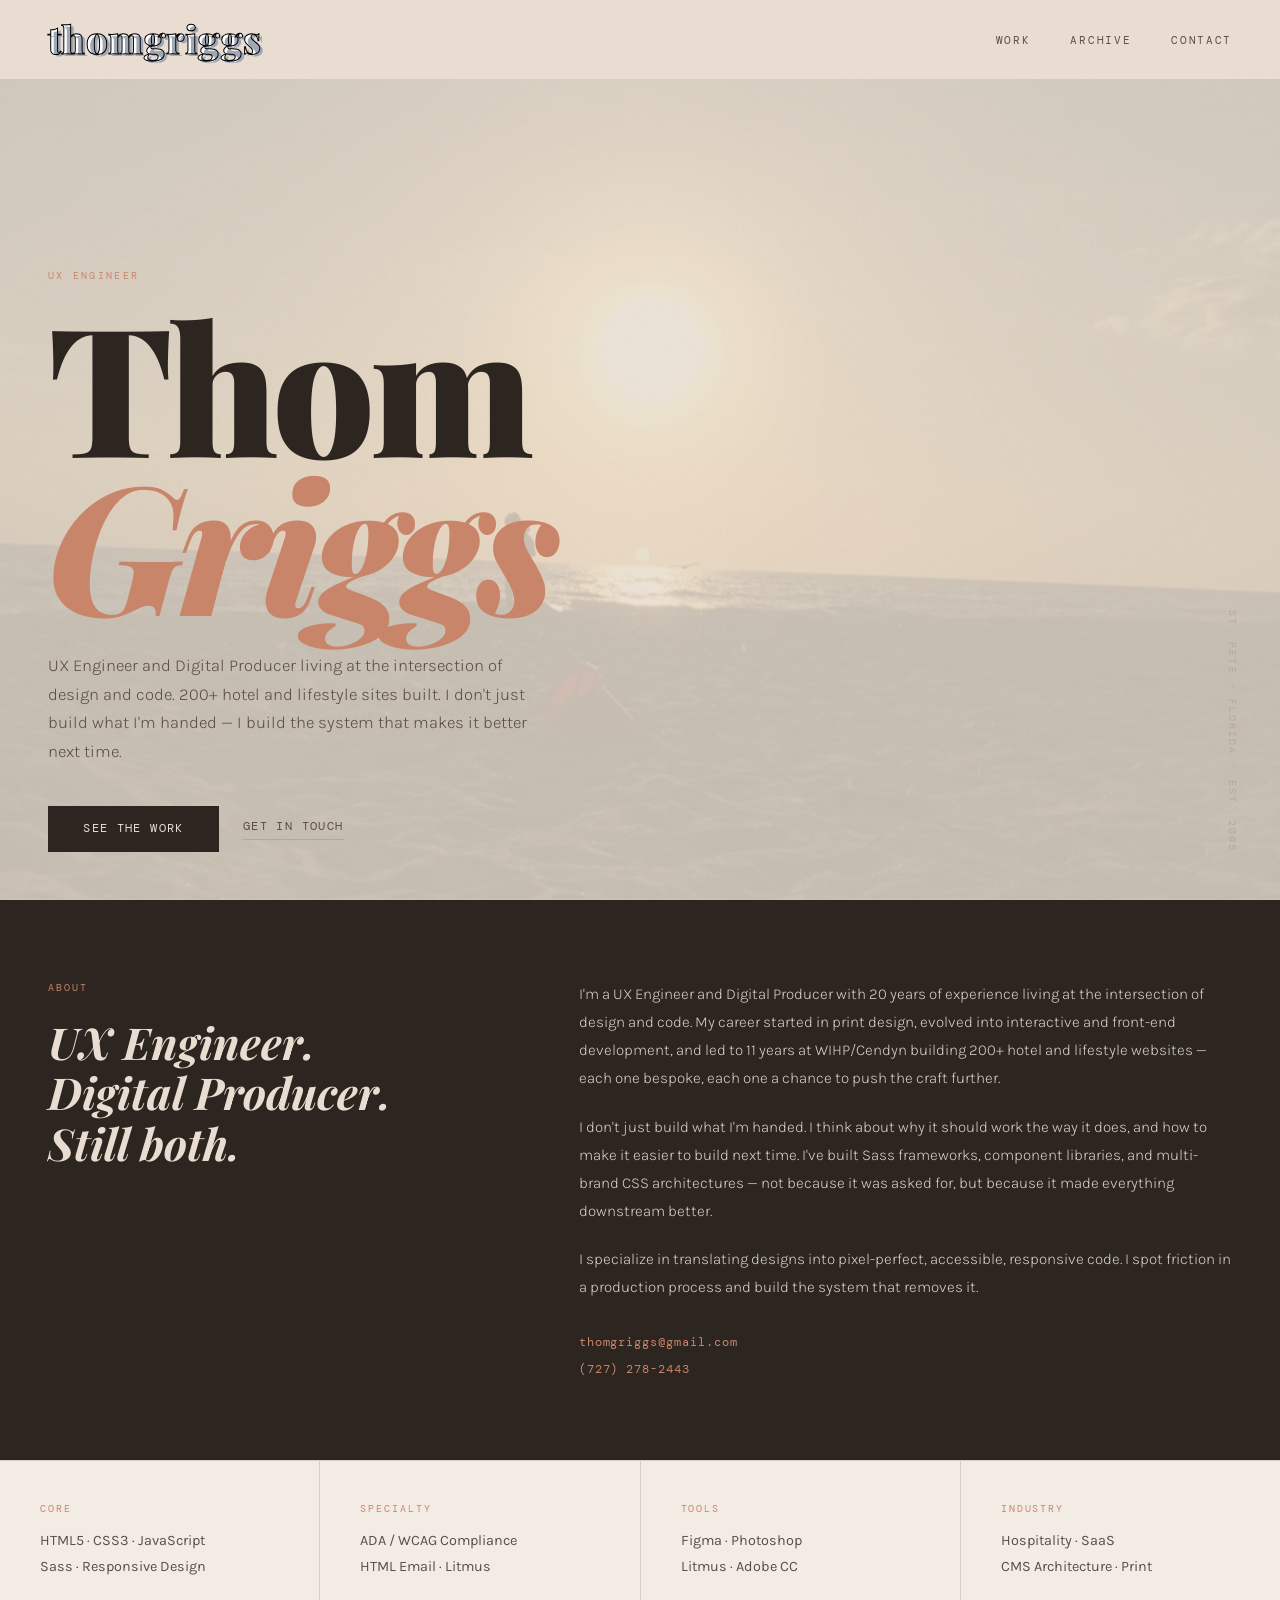
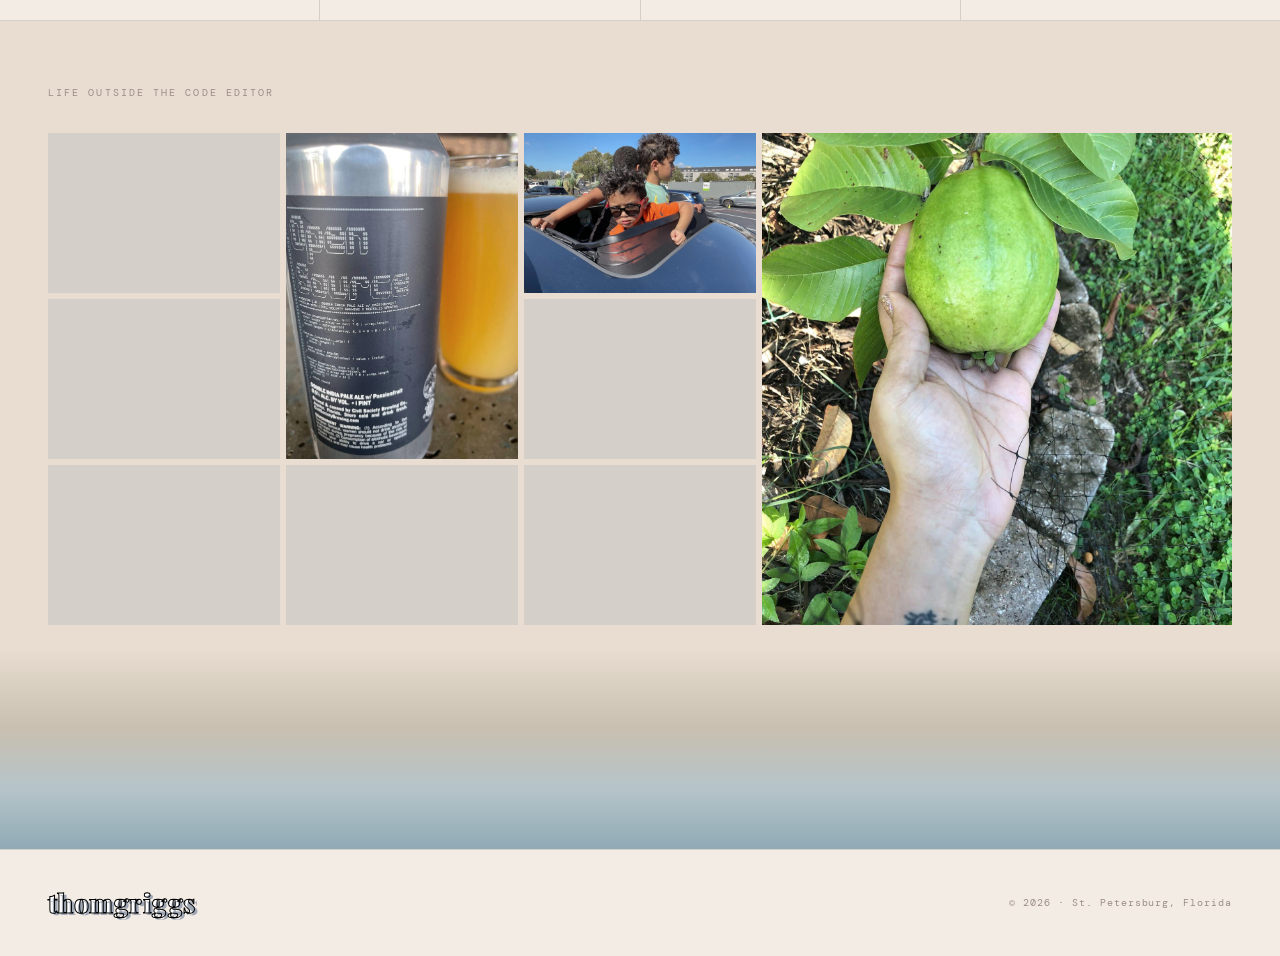
==== commit 50fe5ebd: "Refresh archive screenshots and counts" ====
--- a/index.html
+++ b/index.html
@@ -1,4 +1,4 @@
-<!DOCTYPE html><html lang="en"> <head><meta charset="UTF-8"><meta name="viewport" content="width=device-width, initial-scale=1.0"><meta name="description" content="Thomas Griggs — UX Engineer &#38; Digital Producer based in St. Petersburg, FL. 20 years bridging design and code."><title>thomgriggs — UX Engineer &amp; Digital Producer</title><link rel="icon" type="image/svg+xml" href="/favicon.svg"><link rel="preconnect" href="https://fonts.googleapis.com"><link rel="preconnect" href="https://fonts.gstatic.com" crossorigin><link rel="stylesheet" href="/_astro/BaseLayout.C7Eo-kTZ.css">
+<!DOCTYPE html><html lang="en"> <head><meta charset="UTF-8"><meta name="viewport" content="width=device-width, initial-scale=1.0"><meta name="description" content="Thomas Griggs — UX Engineer &#38; Digital Producer based in St. Petersburg, FL. 200+ hotel and lifestyle sites across 20 years bridging design and code."><title>thomgriggs — UX Engineer &amp; Digital Producer</title><link rel="icon" type="image/svg+xml" href="/favicon.svg"><link rel="preconnect" href="https://fonts.googleapis.com"><link rel="preconnect" href="https://fonts.gstatic.com" crossorigin><link rel="stylesheet" href="/_astro/BaseLayout.C7Eo-kTZ.css">
 <link rel="stylesheet" href="/_astro/index@_@astro.DOmVCmca.css"></head> <body> <a href="#main" class="skip-link">Skip to main content</a> <nav class="site-nav" id="site-nav"> <a href="/" class="nav-logo" aria-label="thomgriggs home">thomgriggs</a> <ul class="nav-links"> <li><a href="/work">Work</a></li> <li><a href="/archive">Archive</a></li> <li><a href="mailto:thomgriggs@gmail.com">Contact</a></li> </ul> <button class="nav-hamburger" id="nav-hamburger" aria-label="Open menu" aria-expanded="false" aria-controls="nav-dialog"> <span></span><span></span><span></span> </button> </nav> <dialog class="nav-dialog" id="nav-dialog" aria-label="Site navigation"> <div class="nav-dialog-inner"> <button class="nav-dialog-close" id="nav-dialog-close" aria-label="Close menu">&times;</button> <nav class="nav-dialog-links" aria-label="Mobile navigation"> <a href="/" aria-current="page">Home</a> <a href="/work">Work</a> <a href="/archive">Archive</a> <a href="mailto:thomgriggs@gmail.com">Contact</a> </nav> <p class="nav-dialog-sub">St. Pete &middot; Florida &middot; Est. 2005</p> </div> </dialog> <main id="main" tabindex="-1">  <section class="hero noise-overlay" data-astro-cid-j7pv25f6> <video autoplay muted loop playsinline class="hero-video-bg" aria-hidden="true" aria-label="Background video" data-astro-cid-j7pv25f6> <source src="/videos/video.webm" type="video/webm" data-astro-cid-j7pv25f6> <source src="/videos/video.mp4" type="video/mp4" data-astro-cid-j7pv25f6> </video> <div class="hero-inner" data-astro-cid-j7pv25f6> <p class="eyebrow anim-1" data-astro-cid-j7pv25f6><span id="title-rotator" aria-live="polite" aria-atomic="true" data-astro-cid-j7pv25f6>UX Engineer</span></p> <h1 class="hero-name anim-2" data-astro-cid-j7pv25f6>Thom<br data-astro-cid-j7pv25f6><em data-astro-cid-j7pv25f6>Griggs</em></h1> <p class="hero-desc anim-3" data-astro-cid-j7pv25f6>
-UX Engineer and Digital Producer living at the intersection of design and code. 250+ hotel and lifestyle sites built. I don't just build what I'm handed — I build the system that makes it better next time.
-</p> <div class="hero-cta anim-4" data-astro-cid-j7pv25f6> <a href="/work" class="btn-primary" data-astro-cid-j7pv25f6>See the work</a> <a href="mailto:thomgriggs@gmail.com" class="btn-ghost" data-astro-cid-j7pv25f6>Get in touch</a> </div> </div> <span class="hero-location anim-5" data-astro-cid-j7pv25f6>St. Pete · Florida · Est. 2005</span> </section> <section class="about-strip" data-astro-cid-j7pv25f6> <div class="about-left" data-astro-cid-j7pv25f6> <p class="about-label" data-astro-cid-j7pv25f6>About</p> <h2 class="about-heading" data-astro-cid-j7pv25f6>UX Engineer.<br data-astro-cid-j7pv25f6>Digital Producer.<br data-astro-cid-j7pv25f6><em data-astro-cid-j7pv25f6>Still both.</em></h2> </div> <div class="about-right" data-astro-cid-j7pv25f6> <div class="about-body" data-astro-cid-j7pv25f6> <p data-astro-cid-j7pv25f6>I'm a UX Engineer and Digital Producer with 20 years of experience living at the intersection of design and code. My career started in print design, evolved into interactive and front-end development, and led to 11 years at WIHP/Cendyn building 250+ hotel and lifestyle websites — each one bespoke, each one a chance to push the craft further.</p> <p data-astro-cid-j7pv25f6>I don't just build what I'm handed. I think about why it should work the way it does, and how to make it easier to build next time. I've built Sass frameworks, component libraries, and multi-brand CSS architectures — not because it was asked for, but because it made everything downstream better.</p> <p data-astro-cid-j7pv25f6>I specialize in translating designs into pixel-perfect, accessible, responsive code. I spot friction in a production process and build the system that removes it.</p> </div> <div class="about-contact" data-astro-cid-j7pv25f6> <a href="mailto:thomgriggs@gmail.com" data-astro-cid-j7pv25f6>thomgriggs@gmail.com</a> <a href="tel:7272782443" data-astro-cid-j7pv25f6>(727) 278-2443</a> </div> </div> </section> <section class="skills-strip" data-astro-cid-j7pv25f6> <div class="skill-item" data-astro-cid-j7pv25f6><p class="skill-label" data-astro-cid-j7pv25f6>Core</p><p class="skill-list" data-astro-cid-j7pv25f6>HTML5 · CSS3 · JavaScript<br data-astro-cid-j7pv25f6>Sass · Responsive Design</p></div> <div class="skill-item" data-astro-cid-j7pv25f6><p class="skill-label" data-astro-cid-j7pv25f6>Specialty</p><p class="skill-list" data-astro-cid-j7pv25f6>ADA / WCAG Compliance<br data-astro-cid-j7pv25f6>HTML Email · Litmus</p></div> <div class="skill-item" data-astro-cid-j7pv25f6><p class="skill-label" data-astro-cid-j7pv25f6>Tools</p><p class="skill-list" data-astro-cid-j7pv25f6>Figma · Photoshop<br data-astro-cid-j7pv25f6>Litmus · Adobe CC</p></div> <div class="skill-item" data-astro-cid-j7pv25f6><p class="skill-label" data-astro-cid-j7pv25f6>Industry</p><p class="skill-list" data-astro-cid-j7pv25f6>Hospitality · SaaS<br data-astro-cid-j7pv25f6>CMS Architecture · Print</p></div> </section> <section class="photo-section" data-astro-cid-j7pv25f6> <p class="photo-label" data-astro-cid-j7pv25f6>Life outside the code editor</p> <div class="photo-grid" id="photo-grid" role="list" aria-label="Photo gallery" data-astro-cid-j7pv25f6> <div class="photo-cell" role="listitem" style="grid-column:span 1;grid-row:span 1;" data-photo="0" data-astro-cid-j7pv25f6> <img src="/images/family/IMG_4986.jpeg" alt="" loading="lazy" decoding="async" data-astro-cid-j7pv25f6> <div class="cell-overlay" data-astro-cid-j7pv25f6> <button class="cell-zoom" aria-label="View fullscreen" data-astro-cid-j7pv25f6> <svg width="16" height="16" viewBox="0 0 24 24" fill="none" stroke="currentColor" stroke-width="2.5" data-astro-cid-j7pv25f6> <path d="M8 3H5a2 2 0 0 0-2 2v3m18 0V5a2 2 0 0 0-2-2h-3m0 18h3a2 2 0 0 0 2-2v-3M3 16v3a2 2 0 0 0 2 2h3" data-astro-cid-j7pv25f6></path> </svg> </button> </div> </div><div class="photo-cell" role="listitem" style="grid-column:span 1;grid-row:span 2;" data-photo="1" data-astro-cid-j7pv25f6> <img src="/images/family/IMG_6388.jpeg" alt="" loading="lazy" decoding="async" data-astro-cid-j7pv25f6> <div class="cell-overlay" data-astro-cid-j7pv25f6> <button class="cell-zoom" aria-label="View fullscreen" data-astro-cid-j7pv25f6> <svg width="16" height="16" viewBox="0 0 24 24" fill="none" stroke="currentColor" stroke-width="2.5" data-astro-cid-j7pv25f6> <path d="M8 3H5a2 2 0 0 0-2 2v3m18 0V5a2 2 0 0 0-2-2h-3m0 18h3a2 2 0 0 0 2-2v-3M3 16v3a2 2 0 0 0 2 2h3" data-astro-cid-j7pv25f6></path> </svg> </button> </div> </div><div class="photo-cell" role="listitem" style="grid-column:span 1;grid-row:span 1;" data-photo="2" data-astro-cid-j7pv25f6> <img src="/images/family/IMG_5023.jpeg" alt="" loading="lazy" decoding="async" data-astro-cid-j7pv25f6> <div class="cell-overlay" data-astro-cid-j7pv25f6> <button class="cell-zoom" aria-label="View fullscreen" data-astro-cid-j7pv25f6> <svg width="16" height="16" viewBox="0 0 24 24" fill="none" stroke="currentColor" stroke-width="2.5" data-astro-cid-j7pv25f6> <path d="M8 3H5a2 2 0 0 0-2 2v3m18 0V5a2 2 0 0 0-2-2h-3m0 18h3a2 2 0 0 0 2-2v-3M3 16v3a2 2 0 0 0 2 2h3" data-astro-cid-j7pv25f6></path> </svg> </button> </div> </div><div class="photo-cell" role="listitem" style="grid-column:span 2;grid-row:span 3;" data-photo="3" data-astro-cid-j7pv25f6> <img src="/images/family/IMG_2985.jpeg" alt="" loading="lazy" decoding="async" data-astro-cid-j7pv25f6> <div class="cell-overlay" data-astro-cid-j7pv25f6> <button class="cell-zoom" aria-label="View fullscreen" data-astro-cid-j7pv25f6> <svg width="16" height="16" viewBox="0 0 24 24" fill="none" stroke="currentColor" stroke-width="2.5" data-astro-cid-j7pv25f6> <path d="M8 3H5a2 2 0 0 0-2 2v3m18 0V5a2 2 0 0 0-2-2h-3m0 18h3a2 2 0 0 0 2-2v-3M3 16v3a2 2 0 0 0 2 2h3" data-astro-cid-j7pv25f6></path> </svg> </button> </div> </div><div class="photo-cell" role="listitem" style="grid-column:span 1;grid-row:span 1;" data-photo="5" data-astro-cid-j7pv25f6> <img src="/images/family/IMG_4956.jpeg" alt="" loading="lazy" decoding="async" data-astro-cid-j7pv25f6> <div class="cell-overlay" data-astro-cid-j7pv25f6> <button class="cell-zoom" aria-label="View fullscreen" data-astro-cid-j7pv25f6> <svg width="16" height="16" viewBox="0 0 24 24" fill="none" stroke="currentColor" stroke-width="2.5" data-astro-cid-j7pv25f6> <path d="M8 3H5a2 2 0 0 0-2 2v3m18 0V5a2 2 0 0 0-2-2h-3m0 18h3a2 2 0 0 0 2-2v-3M3 16v3a2 2 0 0 0 2 2h3" data-astro-cid-j7pv25f6></path> </svg> </button> </div> </div><div class="photo-cell" role="listitem" style="grid-column:span 1;grid-row:span 1;" data-photo="6" data-astro-cid-j7pv25f6> <img src="/images/family/IMG_3224.jpeg" alt="" loading="lazy" decoding="async" data-astro-cid-j7pv25f6> <div class="cell-overlay" data-astro-cid-j7pv25f6> <button class="cell-zoom" aria-label="View fullscreen" data-astro-cid-j7pv25f6> <svg width="16" height="16" viewBox="0 0 24 24" fill="none" stroke="currentColor" stroke-width="2.5" data-astro-cid-j7pv25f6> <path d="M8 3H5a2 2 0 0 0-2 2v3m18 0V5a2 2 0 0 0-2-2h-3m0 18h3a2 2 0 0 0 2-2v-3M3 16v3a2 2 0 0 0 2 2h3" data-astro-cid-j7pv25f6></path> </svg> </button> </div> </div><div class="photo-cell" role="listitem" style="grid-column:span 1;grid-row:span 2;" data-photo="7" data-astro-cid-j7pv25f6> <img src="/images/family/IMG_2312.jpeg" alt="" loading="lazy" decoding="async" data-astro-cid-j7pv25f6> <div class="cell-overlay" data-astro-cid-j7pv25f6> <button class="cell-zoom" aria-label="View fullscreen" data-astro-cid-j7pv25f6> <svg width="16" height="16" viewBox="0 0 24 24" fill="none" stroke="currentColor" stroke-width="2.5" data-astro-cid-j7pv25f6> <path d="M8 3H5a2 2 0 0 0-2 2v3m18 0V5a2 2 0 0 0-2-2h-3m0 18h3a2 2 0 0 0 2-2v-3M3 16v3a2 2 0 0 0 2 2h3" data-astro-cid-j7pv25f6></path> </svg> </button> </div> </div><div class="photo-cell" role="listitem" style="grid-column:span 1;grid-row:span 1;" data-photo="8" data-astro-cid-j7pv25f6> <img src="/images/family/IMG_6339.jpeg" alt="" loading="lazy" decoding="async" data-astro-cid-j7pv25f6> <div class="cell-overlay" data-astro-cid-j7pv25f6> <button class="cell-zoom" aria-label="View fullscreen" data-astro-cid-j7pv25f6> <svg width="16" height="16" viewBox="0 0 24 24" fill="none" stroke="currentColor" stroke-width="2.5" data-astro-cid-j7pv25f6> <path d="M8 3H5a2 2 0 0 0-2 2v3m18 0V5a2 2 0 0 0-2-2h-3m0 18h3a2 2 0 0 0 2-2v-3M3 16v3a2 2 0 0 0 2 2h3" data-astro-cid-j7pv25f6></path> </svg> </button> </div> </div><div class="photo-cell" role="listitem" style="grid-column:span 1;grid-row:span 1;" data-photo="9" data-astro-cid-j7pv25f6> <img src="/images/family/IMG_3421.jpeg" alt="" loading="lazy" decoding="async" data-astro-cid-j7pv25f6> <div class="cell-overlay" data-astro-cid-j7pv25f6> <button class="cell-zoom" aria-label="View fullscreen" data-astro-cid-j7pv25f6> <svg width="16" height="16" viewBox="0 0 24 24" fill="none" stroke="currentColor" stroke-width="2.5" data-astro-cid-j7pv25f6> <path d="M8 3H5a2 2 0 0 0-2 2v3m18 0V5a2 2 0 0 0-2-2h-3m0 18h3a2 2 0 0 0 2-2v-3M3 16v3a2 2 0 0 0 2 2h3" data-astro-cid-j7pv25f6></path> </svg> </button> </div> </div><div class="photo-cell" role="listitem" style="grid-column:span 1;grid-row:span 1;" data-photo="10" data-astro-cid-j7pv25f6> <img src="/images/family/IMG_2159.jpeg" alt="" loading="lazy" decoding="async" data-astro-cid-j7pv25f6> <div class="cell-overlay" data-astro-cid-j7pv25f6> <button class="cell-zoom" aria-label="View fullscreen" data-astro-cid-j7pv25f6> <svg width="16" height="16" viewBox="0 0 24 24" fill="none" stroke="currentColor" stroke-width="2.5" data-astro-cid-j7pv25f6> <path d="M8 3H5a2 2 0 0 0-2 2v3m18 0V5a2 2 0 0 0-2-2h-3m0 18h3a2 2 0 0 0 2-2v-3M3 16v3a2 2 0 0 0 2 2h3" data-astro-cid-j7pv25f6></path> </svg> </button> </div> </div><div class="photo-cell" role="listitem" style="grid-column:span 1;grid-row:span 1;" data-photo="11" data-astro-cid-j7pv25f6> <img src="/images/family/IMG_2217.jpeg" alt="" loading="lazy" decoding="async" data-astro-cid-j7pv25f6> <div class="cell-overlay" data-astro-cid-j7pv25f6> <button class="cell-zoom" aria-label="View fullscreen" data-astro-cid-j7pv25f6> <svg width="16" height="16" viewBox="0 0 24 24" fill="none" stroke="currentColor" stroke-width="2.5" data-astro-cid-j7pv25f6> <path d="M8 3H5a2 2 0 0 0-2 2v3m18 0V5a2 2 0 0 0-2-2h-3m0 18h3a2 2 0 0 0 2-2v-3M3 16v3a2 2 0 0 0 2 2h3" data-astro-cid-j7pv25f6></path> </svg> </button> </div> </div><div class="photo-cell" role="listitem" style="grid-column:span 1;grid-row:span 1;" data-photo="12" data-astro-cid-j7pv25f6> <img src="/images/family/IMG_2121.jpeg" alt="" loading="lazy" decoding="async" data-astro-cid-j7pv25f6> <div class="cell-overlay" data-astro-cid-j7pv25f6> <button class="cell-zoom" aria-label="View fullscreen" data-astro-cid-j7pv25f6> <svg width="16" height="16" viewBox="0 0 24 24" fill="none" stroke="currentColor" stroke-width="2.5" data-astro-cid-j7pv25f6> <path d="M8 3H5a2 2 0 0 0-2 2v3m18 0V5a2 2 0 0 0-2-2h-3m0 18h3a2 2 0 0 0 2-2v-3M3 16v3a2 2 0 0 0 2 2h3" data-astro-cid-j7pv25f6></path> </svg> </button> </div> </div><div class="photo-cell" role="listitem" style="grid-column:span 1;grid-row:span 1;" data-photo="13" data-astro-cid-j7pv25f6> <img src="/images/family/IMG_1486.jpeg" alt="" loading="lazy" decoding="async" data-astro-cid-j7pv25f6> <div class="cell-overlay" data-astro-cid-j7pv25f6> <button class="cell-zoom" aria-label="View fullscreen" data-astro-cid-j7pv25f6> <svg width="16" height="16" viewBox="0 0 24 24" fill="none" stroke="currentColor" stroke-width="2.5" data-astro-cid-j7pv25f6> <path d="M8 3H5a2 2 0 0 0-2 2v3m18 0V5a2 2 0 0 0-2-2h-3m0 18h3a2 2 0 0 0 2-2v-3M3 16v3a2 2 0 0 0 2 2h3" data-astro-cid-j7pv25f6></path> </svg> </button> </div> </div><div class="photo-cell" role="listitem" style="grid-column:span 1;grid-row:span 2;" data-photo="14" data-astro-cid-j7pv25f6> <img src="/images/family/IMG_1514.jpeg" alt="" loading="lazy" decoding="async" data-astro-cid-j7pv25f6> <div class="cell-overlay" data-astro-cid-j7pv25f6> <button class="cell-zoom" aria-label="View fullscreen" data-astro-cid-j7pv25f6> <svg width="16" height="16" viewBox="0 0 24 24" fill="none" stroke="currentColor" stroke-width="2.5" data-astro-cid-j7pv25f6> <path d="M8 3H5a2 2 0 0 0-2 2v3m18 0V5a2 2 0 0 0-2-2h-3m0 18h3a2 2 0 0 0 2-2v-3M3 16v3a2 2 0 0 0 2 2h3" data-astro-cid-j7pv25f6></path> </svg> </button> </div> </div><div class="photo-cell" role="listitem" style="grid-column:span 1;grid-row:span 1;" data-photo="15" data-astro-cid-j7pv25f6> <img src="/images/family/IMG_2112.jpeg" alt="" loading="lazy" decoding="async" data-astro-cid-j7pv25f6> <div class="cell-overlay" data-astro-cid-j7pv25f6> <button class="cell-zoom" aria-label="View fullscreen" data-astro-cid-j7pv25f6> <svg width="16" height="16" viewBox="0 0 24 24" fill="none" stroke="currentColor" stroke-width="2.5" data-astro-cid-j7pv25f6> <path d="M8 3H5a2 2 0 0 0-2 2v3m18 0V5a2 2 0 0 0-2-2h-3m0 18h3a2 2 0 0 0 2-2v-3M3 16v3a2 2 0 0 0 2 2h3" data-astro-cid-j7pv25f6></path> </svg> </button> </div> </div><div class="photo-cell" role="listitem" style="grid-column:span 2;grid-row:span 3;" data-photo="16" data-astro-cid-j7pv25f6> <img src="/images/family/IMG_1761.jpeg" alt="" loading="lazy" decoding="async" data-astro-cid-j7pv25f6> <div class="cell-overlay" data-astro-cid-j7pv25f6> <button class="cell-zoom" aria-label="View fullscreen" data-astro-cid-j7pv25f6> <svg width="16" height="16" viewBox="0 0 24 24" fill="none" stroke="currentColor" stroke-width="2.5" data-astro-cid-j7pv25f6> <path d="M8 3H5a2 2 0 0 0-2 2v3m18 0V5a2 2 0 0 0-2-2h-3m0 18h3a2 2 0 0 0 2-2v-3M3 16v3a2 2 0 0 0 2 2h3" data-astro-cid-j7pv25f6></path> </svg> </button> </div> </div><div class="photo-cell" role="listitem" style="grid-column:span 1;grid-row:span 1;" data-photo="18" data-astro-cid-j7pv25f6> <img src="/images/family/IMG_1325.jpeg" alt="" loading="lazy" decoding="async" data-astro-cid-j7pv25f6> <div class="cell-overlay" data-astro-cid-j7pv25f6> <button class="cell-zoom" aria-label="View fullscreen" data-astro-cid-j7pv25f6> <svg width="16" height="16" viewBox="0 0 24 24" fill="none" stroke="currentColor" stroke-width="2.5" data-astro-cid-j7pv25f6> <path d="M8 3H5a2 2 0 0 0-2 2v3m18 0V5a2 2 0 0 0-2-2h-3m0 18h3a2 2 0 0 0 2-2v-3M3 16v3a2 2 0 0 0 2 2h3" data-astro-cid-j7pv25f6></path> </svg> </button> </div> </div><div class="photo-cell" role="listitem" style="grid-column:span 1;grid-row:span 1;" data-photo="19" data-astro-cid-j7pv25f6> <img src="/images/family/IMG_0865.jpeg" alt="" loading="lazy" decoding="async" data-astro-cid-j7pv25f6> <div class="cell-overlay" data-astro-cid-j7pv25f6> <button class="cell-zoom" aria-label="View fullscreen" data-astro-cid-j7pv25f6> <svg width="16" height="16" viewBox="0 0 24 24" fill="none" stroke="currentColor" stroke-width="2.5" data-astro-cid-j7pv25f6> <path d="M8 3H5a2 2 0 0 0-2 2v3m18 0V5a2 2 0 0 0-2-2h-3m0 18h3a2 2 0 0 0 2-2v-3M3 16v3a2 2 0 0 0 2 2h3" data-astro-cid-j7pv25f6></path> </svg> </button> </div> </div><div class="photo-cell" role="listitem" style="grid-column:span 1;grid-row:span 1;" data-photo="20" data-astro-cid-j7pv25f6> <img src="/images/family/IMG_0677.jpeg" alt="" loading="lazy" decoding="async" data-astro-cid-j7pv25f6> <div class="cell-overlay" data-astro-cid-j7pv25f6> <button class="cell-zoom" aria-label="View fullscreen" data-astro-cid-j7pv25f6> <svg width="16" height="16" viewBox="0 0 24 24" fill="none" stroke="currentColor" stroke-width="2.5" data-astro-cid-j7pv25f6> <path d="M8 3H5a2 2 0 0 0-2 2v3m18 0V5a2 2 0 0 0-2-2h-3m0 18h3a2 2 0 0 0 2-2v-3M3 16v3a2 2 0 0 0 2 2h3" data-astro-cid-j7pv25f6></path> </svg> </button> </div> </div><div class="photo-cell" role="listitem" style="grid-column:span 1;grid-row:span 2;" data-photo="21" data-astro-cid-j7pv25f6> <img src="/images/family/IMG_0274.jpeg" alt="" loading="lazy" decoding="async" data-astro-cid-j7pv25f6> <div class="cell-overlay" data-astro-cid-j7pv25f6> <button class="cell-zoom" aria-label="View fullscreen" data-astro-cid-j7pv25f6> <svg width="16" height="16" viewBox="0 0 24 24" fill="none" stroke="currentColor" stroke-width="2.5" data-astro-cid-j7pv25f6> <path d="M8 3H5a2 2 0 0 0-2 2v3m18 0V5a2 2 0 0 0-2-2h-3m0 18h3a2 2 0 0 0 2-2v-3M3 16v3a2 2 0 0 0 2 2h3" data-astro-cid-j7pv25f6></path> </svg> </button> </div> </div><div class="photo-cell" role="listitem" style="grid-column:span 1;grid-row:span 1;" data-photo="22" data-astro-cid-j7pv25f6> <img src="/images/family/63503405597.jpeg" alt="" loading="lazy" decoding="async" data-astro-cid-j7pv25f6> <div class="cell-overlay" data-astro-cid-j7pv25f6> <button class="cell-zoom" aria-label="View fullscreen" data-astro-cid-j7pv25f6> <svg width="16" height="16" viewBox="0 0 24 24" fill="none" stroke="currentColor" stroke-width="2.5" data-astro-cid-j7pv25f6> <path d="M8 3H5a2 2 0 0 0-2 2v3m18 0V5a2 2 0 0 0-2-2h-3m0 18h3a2 2 0 0 0 2-2v-3M3 16v3a2 2 0 0 0 2 2h3" data-astro-cid-j7pv25f6></path> </svg> </button> </div> </div><div class="photo-cell" role="listitem" style="grid-column:span 1;grid-row:span 1;" data-photo="23" data-astro-cid-j7pv25f6> <img src="/images/family/IMG_0486.jpeg" alt="" loading="lazy" decoding="async" data-astro-cid-j7pv25f6> <div class="cell-overlay" data-astro-cid-j7pv25f6> <button class="cell-zoom" aria-label="View fullscreen" data-astro-cid-j7pv25f6> <svg width="16" height="16" viewBox="0 0 24 24" fill="none" stroke="currentColor" stroke-width="2.5" data-astro-cid-j7pv25f6> <path d="M8 3H5a2 2 0 0 0-2 2v3m18 0V5a2 2 0 0 0-2-2h-3m0 18h3a2 2 0 0 0 2-2v-3M3 16v3a2 2 0 0 0 2 2h3" data-astro-cid-j7pv25f6></path> </svg> </button> </div> </div><div class="photo-cell" role="listitem" style="grid-column:span 1;grid-row:span 1;" data-photo="24" data-astro-cid-j7pv25f6> <img src="/images/family/DE531413.jpeg" alt="" loading="lazy" decoding="async" data-astro-cid-j7pv25f6> <div class="cell-overlay" data-astro-cid-j7pv25f6> <button class="cell-zoom" aria-label="View fullscreen" data-astro-cid-j7pv25f6> <svg width="16" height="16" viewBox="0 0 24 24" fill="none" stroke="currentColor" stroke-width="2.5" data-astro-cid-j7pv25f6> <path d="M8 3H5a2 2 0 0 0-2 2v3m18 0V5a2 2 0 0 0-2-2h-3m0 18h3a2 2 0 0 0 2-2v-3M3 16v3a2 2 0 0 0 2 2h3" data-astro-cid-j7pv25f6></path> </svg> </button> </div> </div> </div> </section> <div class="lightbox" id="lightbox" aria-hidden="true" data-astro-cid-j7pv25f6> <button class="lb-close" id="lb-close" aria-label="Close" data-astro-cid-j7pv25f6> <svg width="18" height="18" viewBox="0 0 24 24" fill="none" stroke="currentColor" stroke-width="2" data-astro-cid-j7pv25f6><line x1="18" y1="6" x2="6" y2="18" data-astro-cid-j7pv25f6></line><line x1="6" y1="6" x2="18" y2="18" data-astro-cid-j7pv25f6></line></svg> </button> <button class="lb-prev" id="lb-prev" aria-label="Previous" data-astro-cid-j7pv25f6>&#8592;</button> <button class="lb-next" id="lb-next" aria-label="Next" data-astro-cid-j7pv25f6>&#8594;</button> <figure class="lb-figure" data-astro-cid-j7pv25f6><img src="" alt="" id="lb-img" data-astro-cid-j7pv25f6></figure> <p class="lb-counter" id="lb-counter" data-astro-cid-j7pv25f6></p> </div> <div class="bottom-horizon" data-astro-cid-j7pv25f6></div>  </main> <footer class="site-footer"> <a href="/" class="nav-logo footer-logo-mark" aria-label="thomgriggs home">thomgriggs</a> <span class="footer-copy">© 2026 · St. Petersburg, Florida</span> </footer> <script type="module">const s=document.getElementById("site-nav");s&&window.addEventListener("scroll",()=>{s.classList.toggle("scrolled",window.scrollY>40)},{passive:!0});const n=document.getElementById("nav-hamburger"),e=document.getElementById("nav-dialog"),c=document.getElementById("nav-dialog-close");function d(){e.showModal(),n.setAttribute("aria-expanded","true"),document.body.style.overflow="hidden",setTimeout(()=>e.querySelector("a")?.focus(),50)}function o(){e.classList.add("closing"),setTimeout(()=>{e.close(),e.classList.remove("closing"),n.setAttribute("aria-expanded","false"),document.body.style.overflow="",n.focus()},280)}n?.addEventListener("click",d);c?.addEventListener("click",o);e?.addEventListener("click",t=>{t.target===e&&o()});e?.addEventListener("cancel",t=>{t.preventDefault(),o()});e?.querySelectorAll("a").forEach(t=>t.addEventListener("click",()=>o()));</script> </body> </html>  <script type="module">const I=document.getElementById("site-nav");window.addEventListener("scroll",()=>{I&&I.classList.toggle("scrolled",window.scrollY>40)},{passive:!0});document.querySelector(".hero-video-bg")?.play().catch(()=>{});const m=["UX Engineer","Digital Producer","Front-End Developer","ADA/WCAG Specialist","CSS Architect"];let a=0;const c=document.getElementById("title-rotator");c&&setInterval(()=>{c.classList.add("out"),setTimeout(()=>{a=(a+1)%m.length,c.textContent=m[a],c.classList.remove("out")},370)},3200);const t=["IMG_4986.jpeg","IMG_6388.jpeg","IMG_5023.jpeg","IMG_2985.jpeg","IMG_4966.jpeg","IMG_4956.jpeg","IMG_3224.jpeg","IMG_2312.jpeg","IMG_6339.jpeg","IMG_3421.jpeg","IMG_2159.jpeg","IMG_2217.jpeg","IMG_2121.jpeg","IMG_1486.jpeg","IMG_1514.jpeg","IMG_2112.jpeg","IMG_1761.jpeg","IMG_1651.jpeg","IMG_1325.jpeg","IMG_0865.jpeg","IMG_0677.jpeg","IMG_0274.jpeg","63503405597.jpeg","IMG_0486.jpeg","DE531413.jpeg","67106646605.jpeg","761924FE.jpeg","65827132969.jpeg","57730964119.jpeg","56372490234.jpeg"].map(e=>"/images/family/"+e),s=Array.from(document.querySelectorAll(".photo-cell")),r=s.map(e=>parseInt(e.dataset.photo)||0);function u(e){const n=s[e].querySelector("img");n&&(n.classList.add("fading"),setTimeout(()=>{r[e]=(r[e]+s.length)%t.length,n.src=t[r[e]],n.onload=()=>n.classList.remove("fading"),n.onerror=()=>n.classList.remove("fading")},460))}let g=0,j=setInterval(()=>{u(g%s.length),g++},1800);const l=document.getElementById("lightbox"),h=document.getElementById("lb-img"),i=document.getElementById("lb-counter");let o=0;function f(e){o=(e%t.length+t.length)%t.length,h.src=t[o],i&&(i.textContent=o+1+" / "+t.length),l.classList.add("open"),l.setAttribute("aria-hidden","false"),document.body.style.overflow="hidden",clearInterval(j)}function p(){l.classList.remove("open"),l.setAttribute("aria-hidden","true"),document.body.style.overflow="",j=setInterval(()=>{u(g%s.length),g++},1800)}function d(e){o=(o+e+t.length)%t.length,h.src=t[o],i&&(i.textContent=o+1+" / "+t.length)}s.forEach((e,n)=>e.addEventListener("click",()=>f(r[n])));document.getElementById("lb-close")?.addEventListener("click",p);document.getElementById("lb-prev")?.addEventListener("click",()=>d(-1));document.getElementById("lb-next")?.addEventListener("click",()=>d(1));l?.addEventListener("click",e=>{e.target===l&&p()});document.addEventListener("keydown",e=>{l?.classList.contains("open")&&(e.key==="Escape"&&p(),e.key==="ArrowLeft"&&d(-1),e.key==="ArrowRight"&&d(1))});</script>+UX Engineer and Digital Producer living at the intersection of design and code. 200+ hotel and lifestyle sites built. I don't just build what I'm handed — I build the system that makes it better next time.
+</p> <div class="hero-cta anim-4" data-astro-cid-j7pv25f6> <a href="/work" class="btn-primary" data-astro-cid-j7pv25f6>See the work</a> <a href="mailto:thomgriggs@gmail.com" class="btn-ghost" data-astro-cid-j7pv25f6>Get in touch</a> </div> </div> <span class="hero-location anim-5" data-astro-cid-j7pv25f6>St. Pete · Florida · Est. 2005</span> </section> <section class="about-strip" data-astro-cid-j7pv25f6> <div class="about-left" data-astro-cid-j7pv25f6> <p class="about-label" data-astro-cid-j7pv25f6>About</p> <h2 class="about-heading" data-astro-cid-j7pv25f6>UX Engineer.<br data-astro-cid-j7pv25f6>Digital Producer.<br data-astro-cid-j7pv25f6><em data-astro-cid-j7pv25f6>Still both.</em></h2> </div> <div class="about-right" data-astro-cid-j7pv25f6> <div class="about-body" data-astro-cid-j7pv25f6> <p data-astro-cid-j7pv25f6>I'm a UX Engineer and Digital Producer with 20 years of experience living at the intersection of design and code. My career started in print design, evolved into interactive and front-end development, and led to 11 years at WIHP/Cendyn building 200+ hotel and lifestyle websites — each one bespoke, each one a chance to push the craft further.</p> <p data-astro-cid-j7pv25f6>I don't just build what I'm handed. I think about why it should work the way it does, and how to make it easier to build next time. I've built Sass frameworks, component libraries, and multi-brand CSS architectures — not because it was asked for, but because it made everything downstream better.</p> <p data-astro-cid-j7pv25f6>I specialize in translating designs into pixel-perfect, accessible, responsive code. I spot friction in a production process and build the system that removes it.</p> </div> <div class="about-contact" data-astro-cid-j7pv25f6> <a href="mailto:thomgriggs@gmail.com" data-astro-cid-j7pv25f6>thomgriggs@gmail.com</a> <a href="tel:7272782443" data-astro-cid-j7pv25f6>(727) 278-2443</a> </div> </div> </section> <section class="skills-strip" data-astro-cid-j7pv25f6> <div class="skill-item" data-astro-cid-j7pv25f6><p class="skill-label" data-astro-cid-j7pv25f6>Core</p><p class="skill-list" data-astro-cid-j7pv25f6>HTML5 · CSS3 · JavaScript<br data-astro-cid-j7pv25f6>Sass · Responsive Design</p></div> <div class="skill-item" data-astro-cid-j7pv25f6><p class="skill-label" data-astro-cid-j7pv25f6>Specialty</p><p class="skill-list" data-astro-cid-j7pv25f6>ADA / WCAG Compliance<br data-astro-cid-j7pv25f6>HTML Email · Litmus</p></div> <div class="skill-item" data-astro-cid-j7pv25f6><p class="skill-label" data-astro-cid-j7pv25f6>Tools</p><p class="skill-list" data-astro-cid-j7pv25f6>Figma · Photoshop<br data-astro-cid-j7pv25f6>Litmus · Adobe CC</p></div> <div class="skill-item" data-astro-cid-j7pv25f6><p class="skill-label" data-astro-cid-j7pv25f6>Industry</p><p class="skill-list" data-astro-cid-j7pv25f6>Hospitality · SaaS<br data-astro-cid-j7pv25f6>CMS Architecture · Print</p></div> </section> <section class="photo-section" data-astro-cid-j7pv25f6> <p class="photo-label" data-astro-cid-j7pv25f6>Life outside the code editor</p> <div class="photo-grid" id="photo-grid" role="list" aria-label="Photo gallery" data-astro-cid-j7pv25f6> <div class="photo-cell" role="listitem" style="grid-column:span 1;grid-row:span 1;" data-photo="0" data-astro-cid-j7pv25f6> <img src="/images/family/IMG_4986.jpeg" alt="" loading="lazy" decoding="async" data-astro-cid-j7pv25f6> <div class="cell-overlay" data-astro-cid-j7pv25f6> <button class="cell-zoom" aria-label="View fullscreen" data-astro-cid-j7pv25f6> <svg width="16" height="16" viewBox="0 0 24 24" fill="none" stroke="currentColor" stroke-width="2.5" data-astro-cid-j7pv25f6> <path d="M8 3H5a2 2 0 0 0-2 2v3m18 0V5a2 2 0 0 0-2-2h-3m0 18h3a2 2 0 0 0 2-2v-3M3 16v3a2 2 0 0 0 2 2h3" data-astro-cid-j7pv25f6></path> </svg> </button> </div> </div><div class="photo-cell" role="listitem" style="grid-column:span 1;grid-row:span 2;" data-photo="1" data-astro-cid-j7pv25f6> <img src="/images/family/IMG_6388.jpeg" alt="" loading="lazy" decoding="async" data-astro-cid-j7pv25f6> <div class="cell-overlay" data-astro-cid-j7pv25f6> <button class="cell-zoom" aria-label="View fullscreen" data-astro-cid-j7pv25f6> <svg width="16" height="16" viewBox="0 0 24 24" fill="none" stroke="currentColor" stroke-width="2.5" data-astro-cid-j7pv25f6> <path d="M8 3H5a2 2 0 0 0-2 2v3m18 0V5a2 2 0 0 0-2-2h-3m0 18h3a2 2 0 0 0 2-2v-3M3 16v3a2 2 0 0 0 2 2h3" data-astro-cid-j7pv25f6></path> </svg> </button> </div> </div><div class="photo-cell" role="listitem" style="grid-column:span 1;grid-row:span 1;" data-photo="2" data-astro-cid-j7pv25f6> <img src="/images/family/IMG_5023.jpeg" alt="" loading="lazy" decoding="async" data-astro-cid-j7pv25f6> <div class="cell-overlay" data-astro-cid-j7pv25f6> <button class="cell-zoom" aria-label="View fullscreen" data-astro-cid-j7pv25f6> <svg width="16" height="16" viewBox="0 0 24 24" fill="none" stroke="currentColor" stroke-width="2.5" data-astro-cid-j7pv25f6> <path d="M8 3H5a2 2 0 0 0-2 2v3m18 0V5a2 2 0 0 0-2-2h-3m0 18h3a2 2 0 0 0 2-2v-3M3 16v3a2 2 0 0 0 2 2h3" data-astro-cid-j7pv25f6></path> </svg> </button> </div> </div><div class="photo-cell" role="listitem" style="grid-column:span 2;grid-row:span 3;" data-photo="3" data-astro-cid-j7pv25f6> <img src="/images/family/IMG_2985.jpeg" alt="" loading="lazy" decoding="async" data-astro-cid-j7pv25f6> <div class="cell-overlay" data-astro-cid-j7pv25f6> <button class="cell-zoom" aria-label="View fullscreen" data-astro-cid-j7pv25f6> <svg width="16" height="16" viewBox="0 0 24 24" fill="none" stroke="currentColor" stroke-width="2.5" data-astro-cid-j7pv25f6> <path d="M8 3H5a2 2 0 0 0-2 2v3m18 0V5a2 2 0 0 0-2-2h-3m0 18h3a2 2 0 0 0 2-2v-3M3 16v3a2 2 0 0 0 2 2h3" data-astro-cid-j7pv25f6></path> </svg> </button> </div> </div><div class="photo-cell" role="listitem" style="grid-column:span 1;grid-row:span 1;" data-photo="5" data-astro-cid-j7pv25f6> <img src="/images/family/IMG_4956.jpeg" alt="" loading="lazy" decoding="async" data-astro-cid-j7pv25f6> <div class="cell-overlay" data-astro-cid-j7pv25f6> <button class="cell-zoom" aria-label="View fullscreen" data-astro-cid-j7pv25f6> <svg width="16" height="16" viewBox="0 0 24 24" fill="none" stroke="currentColor" stroke-width="2.5" data-astro-cid-j7pv25f6> <path d="M8 3H5a2 2 0 0 0-2 2v3m18 0V5a2 2 0 0 0-2-2h-3m0 18h3a2 2 0 0 0 2-2v-3M3 16v3a2 2 0 0 0 2 2h3" data-astro-cid-j7pv25f6></path> </svg> </button> </div> </div><div class="photo-cell" role="listitem" style="grid-column:span 1;grid-row:span 1;" data-photo="6" data-astro-cid-j7pv25f6> <img src="/images/family/IMG_3224.jpeg" alt="" loading="lazy" decoding="async" data-astro-cid-j7pv25f6> <div class="cell-overlay" data-astro-cid-j7pv25f6> <button class="cell-zoom" aria-label="View fullscreen" data-astro-cid-j7pv25f6> <svg width="16" height="16" viewBox="0 0 24 24" fill="none" stroke="currentColor" stroke-width="2.5" data-astro-cid-j7pv25f6> <path d="M8 3H5a2 2 0 0 0-2 2v3m18 0V5a2 2 0 0 0-2-2h-3m0 18h3a2 2 0 0 0 2-2v-3M3 16v3a2 2 0 0 0 2 2h3" data-astro-cid-j7pv25f6></path> </svg> </button> </div> </div><div class="photo-cell" role="listitem" style="grid-column:span 1;grid-row:span 2;" data-photo="7" data-astro-cid-j7pv25f6> <img src="/images/family/IMG_2312.jpeg" alt="" loading="lazy" decoding="async" data-astro-cid-j7pv25f6> <div class="cell-overlay" data-astro-cid-j7pv25f6> <button class="cell-zoom" aria-label="View fullscreen" data-astro-cid-j7pv25f6> <svg width="16" height="16" viewBox="0 0 24 24" fill="none" stroke="currentColor" stroke-width="2.5" data-astro-cid-j7pv25f6> <path d="M8 3H5a2 2 0 0 0-2 2v3m18 0V5a2 2 0 0 0-2-2h-3m0 18h3a2 2 0 0 0 2-2v-3M3 16v3a2 2 0 0 0 2 2h3" data-astro-cid-j7pv25f6></path> </svg> </button> </div> </div><div class="photo-cell" role="listitem" style="grid-column:span 1;grid-row:span 1;" data-photo="8" data-astro-cid-j7pv25f6> <img src="/images/family/IMG_6339.jpeg" alt="" loading="lazy" decoding="async" data-astro-cid-j7pv25f6> <div class="cell-overlay" data-astro-cid-j7pv25f6> <button class="cell-zoom" aria-label="View fullscreen" data-astro-cid-j7pv25f6> <svg width="16" height="16" viewBox="0 0 24 24" fill="none" stroke="currentColor" stroke-width="2.5" data-astro-cid-j7pv25f6> <path d="M8 3H5a2 2 0 0 0-2 2v3m18 0V5a2 2 0 0 0-2-2h-3m0 18h3a2 2 0 0 0 2-2v-3M3 16v3a2 2 0 0 0 2 2h3" data-astro-cid-j7pv25f6></path> </svg> </button> </div> </div><div class="photo-cell" role="listitem" style="grid-column:span 1;grid-row:span 1;" data-photo="9" data-astro-cid-j7pv25f6> <img src="/images/family/IMG_3421.jpeg" alt="" loading="lazy" decoding="async" data-astro-cid-j7pv25f6> <div class="cell-overlay" data-astro-cid-j7pv25f6> <button class="cell-zoom" aria-label="View fullscreen" data-astro-cid-j7pv25f6> <svg width="16" height="16" viewBox="0 0 24 24" fill="none" stroke="currentColor" stroke-width="2.5" data-astro-cid-j7pv25f6> <path d="M8 3H5a2 2 0 0 0-2 2v3m18 0V5a2 2 0 0 0-2-2h-3m0 18h3a2 2 0 0 0 2-2v-3M3 16v3a2 2 0 0 0 2 2h3" data-astro-cid-j7pv25f6></path> </svg> </button> </div> </div><div class="photo-cell" role="listitem" style="grid-column:span 1;grid-row:span 1;" data-photo="10" data-astro-cid-j7pv25f6> <img src="/images/family/IMG_2159.jpeg" alt="" loading="lazy" decoding="async" data-astro-cid-j7pv25f6> <div class="cell-overlay" data-astro-cid-j7pv25f6> <button class="cell-zoom" aria-label="View fullscreen" data-astro-cid-j7pv25f6> <svg width="16" height="16" viewBox="0 0 24 24" fill="none" stroke="currentColor" stroke-width="2.5" data-astro-cid-j7pv25f6> <path d="M8 3H5a2 2 0 0 0-2 2v3m18 0V5a2 2 0 0 0-2-2h-3m0 18h3a2 2 0 0 0 2-2v-3M3 16v3a2 2 0 0 0 2 2h3" data-astro-cid-j7pv25f6></path> </svg> </button> </div> </div><div class="photo-cell" role="listitem" style="grid-column:span 1;grid-row:span 1;" data-photo="11" data-astro-cid-j7pv25f6> <img src="/images/family/IMG_2217.jpeg" alt="" loading="lazy" decoding="async" data-astro-cid-j7pv25f6> <div class="cell-overlay" data-astro-cid-j7pv25f6> <button class="cell-zoom" aria-label="View fullscreen" data-astro-cid-j7pv25f6> <svg width="16" height="16" viewBox="0 0 24 24" fill="none" stroke="currentColor" stroke-width="2.5" data-astro-cid-j7pv25f6> <path d="M8 3H5a2 2 0 0 0-2 2v3m18 0V5a2 2 0 0 0-2-2h-3m0 18h3a2 2 0 0 0 2-2v-3M3 16v3a2 2 0 0 0 2 2h3" data-astro-cid-j7pv25f6></path> </svg> </button> </div> </div><div class="photo-cell" role="listitem" style="grid-column:span 1;grid-row:span 1;" data-photo="12" data-astro-cid-j7pv25f6> <img src="/images/family/IMG_2121.jpeg" alt="" loading="lazy" decoding="async" data-astro-cid-j7pv25f6> <div class="cell-overlay" data-astro-cid-j7pv25f6> <button class="cell-zoom" aria-label="View fullscreen" data-astro-cid-j7pv25f6> <svg width="16" height="16" viewBox="0 0 24 24" fill="none" stroke="currentColor" stroke-width="2.5" data-astro-cid-j7pv25f6> <path d="M8 3H5a2 2 0 0 0-2 2v3m18 0V5a2 2 0 0 0-2-2h-3m0 18h3a2 2 0 0 0 2-2v-3M3 16v3a2 2 0 0 0 2 2h3" data-astro-cid-j7pv25f6></path> </svg> </button> </div> </div><div class="photo-cell" role="listitem" style="grid-column:span 1;grid-row:span 1;" data-photo="13" data-astro-cid-j7pv25f6> <img src="/images/family/IMG_1486.jpeg" alt="" loading="lazy" decoding="async" data-astro-cid-j7pv25f6> <div class="cell-overlay" data-astro-cid-j7pv25f6> <button class="cell-zoom" aria-label="View fullscreen" data-astro-cid-j7pv25f6> <svg width="16" height="16" viewBox="0 0 24 24" fill="none" stroke="currentColor" stroke-width="2.5" data-astro-cid-j7pv25f6> <path d="M8 3H5a2 2 0 0 0-2 2v3m18 0V5a2 2 0 0 0-2-2h-3m0 18h3a2 2 0 0 0 2-2v-3M3 16v3a2 2 0 0 0 2 2h3" data-astro-cid-j7pv25f6></path> </svg> </button> </div> </div><div class="photo-cell" role="listitem" style="grid-column:span 1;grid-row:span 2;" data-photo="14" data-astro-cid-j7pv25f6> <img src="/images/family/IMG_1514.jpeg" alt="" loading="lazy" decoding="async" data-astro-cid-j7pv25f6> <div class="cell-overlay" data-astro-cid-j7pv25f6> <button class="cell-zoom" aria-label="View fullscreen" data-astro-cid-j7pv25f6> <svg width="16" height="16" viewBox="0 0 24 24" fill="none" stroke="currentColor" stroke-width="2.5" data-astro-cid-j7pv25f6> <path d="M8 3H5a2 2 0 0 0-2 2v3m18 0V5a2 2 0 0 0-2-2h-3m0 18h3a2 2 0 0 0 2-2v-3M3 16v3a2 2 0 0 0 2 2h3" data-astro-cid-j7pv25f6></path> </svg> </button> </div> </div><div class="photo-cell" role="listitem" style="grid-column:span 1;grid-row:span 1;" data-photo="15" data-astro-cid-j7pv25f6> <img src="/images/family/IMG_2112.jpeg" alt="" loading="lazy" decoding="async" data-astro-cid-j7pv25f6> <div class="cell-overlay" data-astro-cid-j7pv25f6> <button class="cell-zoom" aria-label="View fullscreen" data-astro-cid-j7pv25f6> <svg width="16" height="16" viewBox="0 0 24 24" fill="none" stroke="currentColor" stroke-width="2.5" data-astro-cid-j7pv25f6> <path d="M8 3H5a2 2 0 0 0-2 2v3m18 0V5a2 2 0 0 0-2-2h-3m0 18h3a2 2 0 0 0 2-2v-3M3 16v3a2 2 0 0 0 2 2h3" data-astro-cid-j7pv25f6></path> </svg> </button> </div> </div><div class="photo-cell" role="listitem" style="grid-column:span 2;grid-row:span 3;" data-photo="16" data-astro-cid-j7pv25f6> <img src="/images/family/IMG_1761.jpeg" alt="" loading="lazy" decoding="async" data-astro-cid-j7pv25f6> <div class="cell-overlay" data-astro-cid-j7pv25f6> <button class="cell-zoom" aria-label="View fullscreen" data-astro-cid-j7pv25f6> <svg width="16" height="16" viewBox="0 0 24 24" fill="none" stroke="currentColor" stroke-width="2.5" data-astro-cid-j7pv25f6> <path d="M8 3H5a2 2 0 0 0-2 2v3m18 0V5a2 2 0 0 0-2-2h-3m0 18h3a2 2 0 0 0 2-2v-3M3 16v3a2 2 0 0 0 2 2h3" data-astro-cid-j7pv25f6></path> </svg> </button> </div> </div><div class="photo-cell" role="listitem" style="grid-column:span 1;grid-row:span 1;" data-photo="18" data-astro-cid-j7pv25f6> <img src="/images/family/IMG_1325.jpeg" alt="" loading="lazy" decoding="async" data-astro-cid-j7pv25f6> <div class="cell-overlay" data-astro-cid-j7pv25f6> <button class="cell-zoom" aria-label="View fullscreen" data-astro-cid-j7pv25f6> <svg width="16" height="16" viewBox="0 0 24 24" fill="none" stroke="currentColor" stroke-width="2.5" data-astro-cid-j7pv25f6> <path d="M8 3H5a2 2 0 0 0-2 2v3m18 0V5a2 2 0 0 0-2-2h-3m0 18h3a2 2 0 0 0 2-2v-3M3 16v3a2 2 0 0 0 2 2h3" data-astro-cid-j7pv25f6></path> </svg> </button> </div> </div><div class="photo-cell" role="listitem" style="grid-column:span 1;grid-row:span 1;" data-photo="19" data-astro-cid-j7pv25f6> <img src="/images/family/IMG_0865.jpeg" alt="" loading="lazy" decoding="async" data-astro-cid-j7pv25f6> <div class="cell-overlay" data-astro-cid-j7pv25f6> <button class="cell-zoom" aria-label="View fullscreen" data-astro-cid-j7pv25f6> <svg width="16" height="16" viewBox="0 0 24 24" fill="none" stroke="currentColor" stroke-width="2.5" data-astro-cid-j7pv25f6> <path d="M8 3H5a2 2 0 0 0-2 2v3m18 0V5a2 2 0 0 0-2-2h-3m0 18h3a2 2 0 0 0 2-2v-3M3 16v3a2 2 0 0 0 2 2h3" data-astro-cid-j7pv25f6></path> </svg> </button> </div> </div><div class="photo-cell" role="listitem" style="grid-column:span 1;grid-row:span 1;" data-photo="20" data-astro-cid-j7pv25f6> <img src="/images/family/IMG_0677.jpeg" alt="" loading="lazy" decoding="async" data-astro-cid-j7pv25f6> <div class="cell-overlay" data-astro-cid-j7pv25f6> <button class="cell-zoom" aria-label="View fullscreen" data-astro-cid-j7pv25f6> <svg width="16" height="16" viewBox="0 0 24 24" fill="none" stroke="currentColor" stroke-width="2.5" data-astro-cid-j7pv25f6> <path d="M8 3H5a2 2 0 0 0-2 2v3m18 0V5a2 2 0 0 0-2-2h-3m0 18h3a2 2 0 0 0 2-2v-3M3 16v3a2 2 0 0 0 2 2h3" data-astro-cid-j7pv25f6></path> </svg> </button> </div> </div><div class="photo-cell" role="listitem" style="grid-column:span 1;grid-row:span 2;" data-photo="21" data-astro-cid-j7pv25f6> <img src="/images/family/IMG_0274.jpeg" alt="" loading="lazy" decoding="async" data-astro-cid-j7pv25f6> <div class="cell-overlay" data-astro-cid-j7pv25f6> <button class="cell-zoom" aria-label="View fullscreen" data-astro-cid-j7pv25f6> <svg width="16" height="16" viewBox="0 0 24 24" fill="none" stroke="currentColor" stroke-width="2.5" data-astro-cid-j7pv25f6> <path d="M8 3H5a2 2 0 0 0-2 2v3m18 0V5a2 2 0 0 0-2-2h-3m0 18h3a2 2 0 0 0 2-2v-3M3 16v3a2 2 0 0 0 2 2h3" data-astro-cid-j7pv25f6></path> </svg> </button> </div> </div><div class="photo-cell" role="listitem" style="grid-column:span 1;grid-row:span 1;" data-photo="22" data-astro-cid-j7pv25f6> <img src="/images/family/63503405597.jpeg" alt="" loading="lazy" decoding="async" data-astro-cid-j7pv25f6> <div class="cell-overlay" data-astro-cid-j7pv25f6> <button class="cell-zoom" aria-label="View fullscreen" data-astro-cid-j7pv25f6> <svg width="16" height="16" viewBox="0 0 24 24" fill="none" stroke="currentColor" stroke-width="2.5" data-astro-cid-j7pv25f6> <path d="M8 3H5a2 2 0 0 0-2 2v3m18 0V5a2 2 0 0 0-2-2h-3m0 18h3a2 2 0 0 0 2-2v-3M3 16v3a2 2 0 0 0 2 2h3" data-astro-cid-j7pv25f6></path> </svg> </button> </div> </div><div class="photo-cell" role="listitem" style="grid-column:span 1;grid-row:span 1;" data-photo="23" data-astro-cid-j7pv25f6> <img src="/images/family/IMG_0486.jpeg" alt="" loading="lazy" decoding="async" data-astro-cid-j7pv25f6> <div class="cell-overlay" data-astro-cid-j7pv25f6> <button class="cell-zoom" aria-label="View fullscreen" data-astro-cid-j7pv25f6> <svg width="16" height="16" viewBox="0 0 24 24" fill="none" stroke="currentColor" stroke-width="2.5" data-astro-cid-j7pv25f6> <path d="M8 3H5a2 2 0 0 0-2 2v3m18 0V5a2 2 0 0 0-2-2h-3m0 18h3a2 2 0 0 0 2-2v-3M3 16v3a2 2 0 0 0 2 2h3" data-astro-cid-j7pv25f6></path> </svg> </button> </div> </div><div class="photo-cell" role="listitem" style="grid-column:span 1;grid-row:span 1;" data-photo="24" data-astro-cid-j7pv25f6> <img src="/images/family/DE531413.jpeg" alt="" loading="lazy" decoding="async" data-astro-cid-j7pv25f6> <div class="cell-overlay" data-astro-cid-j7pv25f6> <button class="cell-zoom" aria-label="View fullscreen" data-astro-cid-j7pv25f6> <svg width="16" height="16" viewBox="0 0 24 24" fill="none" stroke="currentColor" stroke-width="2.5" data-astro-cid-j7pv25f6> <path d="M8 3H5a2 2 0 0 0-2 2v3m18 0V5a2 2 0 0 0-2-2h-3m0 18h3a2 2 0 0 0 2-2v-3M3 16v3a2 2 0 0 0 2 2h3" data-astro-cid-j7pv25f6></path> </svg> </button> </div> </div> </div> </section> <div class="lightbox" id="lightbox" aria-hidden="true" data-astro-cid-j7pv25f6> <button class="lb-close" id="lb-close" aria-label="Close" data-astro-cid-j7pv25f6> <svg width="18" height="18" viewBox="0 0 24 24" fill="none" stroke="currentColor" stroke-width="2" data-astro-cid-j7pv25f6><line x1="18" y1="6" x2="6" y2="18" data-astro-cid-j7pv25f6></line><line x1="6" y1="6" x2="18" y2="18" data-astro-cid-j7pv25f6></line></svg> </button> <button class="lb-prev" id="lb-prev" aria-label="Previous" data-astro-cid-j7pv25f6>&#8592;</button> <button class="lb-next" id="lb-next" aria-label="Next" data-astro-cid-j7pv25f6>&#8594;</button> <figure class="lb-figure" data-astro-cid-j7pv25f6><img src="" alt="" id="lb-img" data-astro-cid-j7pv25f6></figure> <p class="lb-counter" id="lb-counter" data-astro-cid-j7pv25f6></p> </div> <div class="bottom-horizon" data-astro-cid-j7pv25f6></div>  </main> <footer class="site-footer"> <a href="/" class="nav-logo footer-logo-mark" aria-label="thomgriggs home">thomgriggs</a> <span class="footer-copy">© 2026 · St. Petersburg, Florida</span> </footer> <script type="module">const s=document.getElementById("site-nav");s&&window.addEventListener("scroll",()=>{s.classList.toggle("scrolled",window.scrollY>40)},{passive:!0});const n=document.getElementById("nav-hamburger"),e=document.getElementById("nav-dialog"),c=document.getElementById("nav-dialog-close");function d(){e.showModal(),n.setAttribute("aria-expanded","true"),document.body.style.overflow="hidden",setTimeout(()=>e.querySelector("a")?.focus(),50)}function o(){e.classList.add("closing"),setTimeout(()=>{e.close(),e.classList.remove("closing"),n.setAttribute("aria-expanded","false"),document.body.style.overflow="",n.focus()},280)}n?.addEventListener("click",d);c?.addEventListener("click",o);e?.addEventListener("click",t=>{t.target===e&&o()});e?.addEventListener("cancel",t=>{t.preventDefault(),o()});e?.querySelectorAll("a").forEach(t=>t.addEventListener("click",()=>o()));</script> </body> </html>  <script type="module">const I=document.getElementById("site-nav");window.addEventListener("scroll",()=>{I&&I.classList.toggle("scrolled",window.scrollY>40)},{passive:!0});document.querySelector(".hero-video-bg")?.play().catch(()=>{});const m=["UX Engineer","Digital Producer","Front-End Developer","ADA/WCAG Specialist","CSS Architect"];let a=0;const c=document.getElementById("title-rotator");c&&setInterval(()=>{c.classList.add("out"),setTimeout(()=>{a=(a+1)%m.length,c.textContent=m[a],c.classList.remove("out")},370)},3200);const t=["IMG_4986.jpeg","IMG_6388.jpeg","IMG_5023.jpeg","IMG_2985.jpeg","IMG_4966.jpeg","IMG_4956.jpeg","IMG_3224.jpeg","IMG_2312.jpeg","IMG_6339.jpeg","IMG_3421.jpeg","IMG_2159.jpeg","IMG_2217.jpeg","IMG_2121.jpeg","IMG_1486.jpeg","IMG_1514.jpeg","IMG_2112.jpeg","IMG_1761.jpeg","IMG_1651.jpeg","IMG_1325.jpeg","IMG_0865.jpeg","IMG_0677.jpeg","IMG_0274.jpeg","63503405597.jpeg","IMG_0486.jpeg","DE531413.jpeg","67106646605.jpeg","761924FE.jpeg","65827132969.jpeg","57730964119.jpeg","56372490234.jpeg"].map(e=>"/images/family/"+e),s=Array.from(document.querySelectorAll(".photo-cell")),r=s.map(e=>parseInt(e.dataset.photo)||0);function u(e){const n=s[e].querySelector("img");n&&(n.classList.add("fading"),setTimeout(()=>{r[e]=(r[e]+s.length)%t.length,n.src=t[r[e]],n.onload=()=>n.classList.remove("fading"),n.onerror=()=>n.classList.remove("fading")},460))}let g=0,j=setInterval(()=>{u(g%s.length),g++},1800);const l=document.getElementById("lightbox"),h=document.getElementById("lb-img"),i=document.getElementById("lb-counter");let o=0;function f(e){o=(e%t.length+t.length)%t.length,h.src=t[o],i&&(i.textContent=o+1+" / "+t.length),l.classList.add("open"),l.setAttribute("aria-hidden","false"),document.body.style.overflow="hidden",clearInterval(j)}function p(){l.classList.remove("open"),l.setAttribute("aria-hidden","true"),document.body.style.overflow="",j=setInterval(()=>{u(g%s.length),g++},1800)}function d(e){o=(o+e+t.length)%t.length,h.src=t[o],i&&(i.textContent=o+1+" / "+t.length)}s.forEach((e,n)=>e.addEventListener("click",()=>f(r[n])));document.getElementById("lb-close")?.addEventListener("click",p);document.getElementById("lb-prev")?.addEventListener("click",()=>d(-1));document.getElementById("lb-next")?.addEventListener("click",()=>d(1));l?.addEventListener("click",e=>{e.target===l&&p()});document.addEventListener("keydown",e=>{l?.classList.contains("open")&&(e.key==="Escape"&&p(),e.key==="ArrowLeft"&&d(-1),e.key==="ArrowRight"&&d(1))});</script>
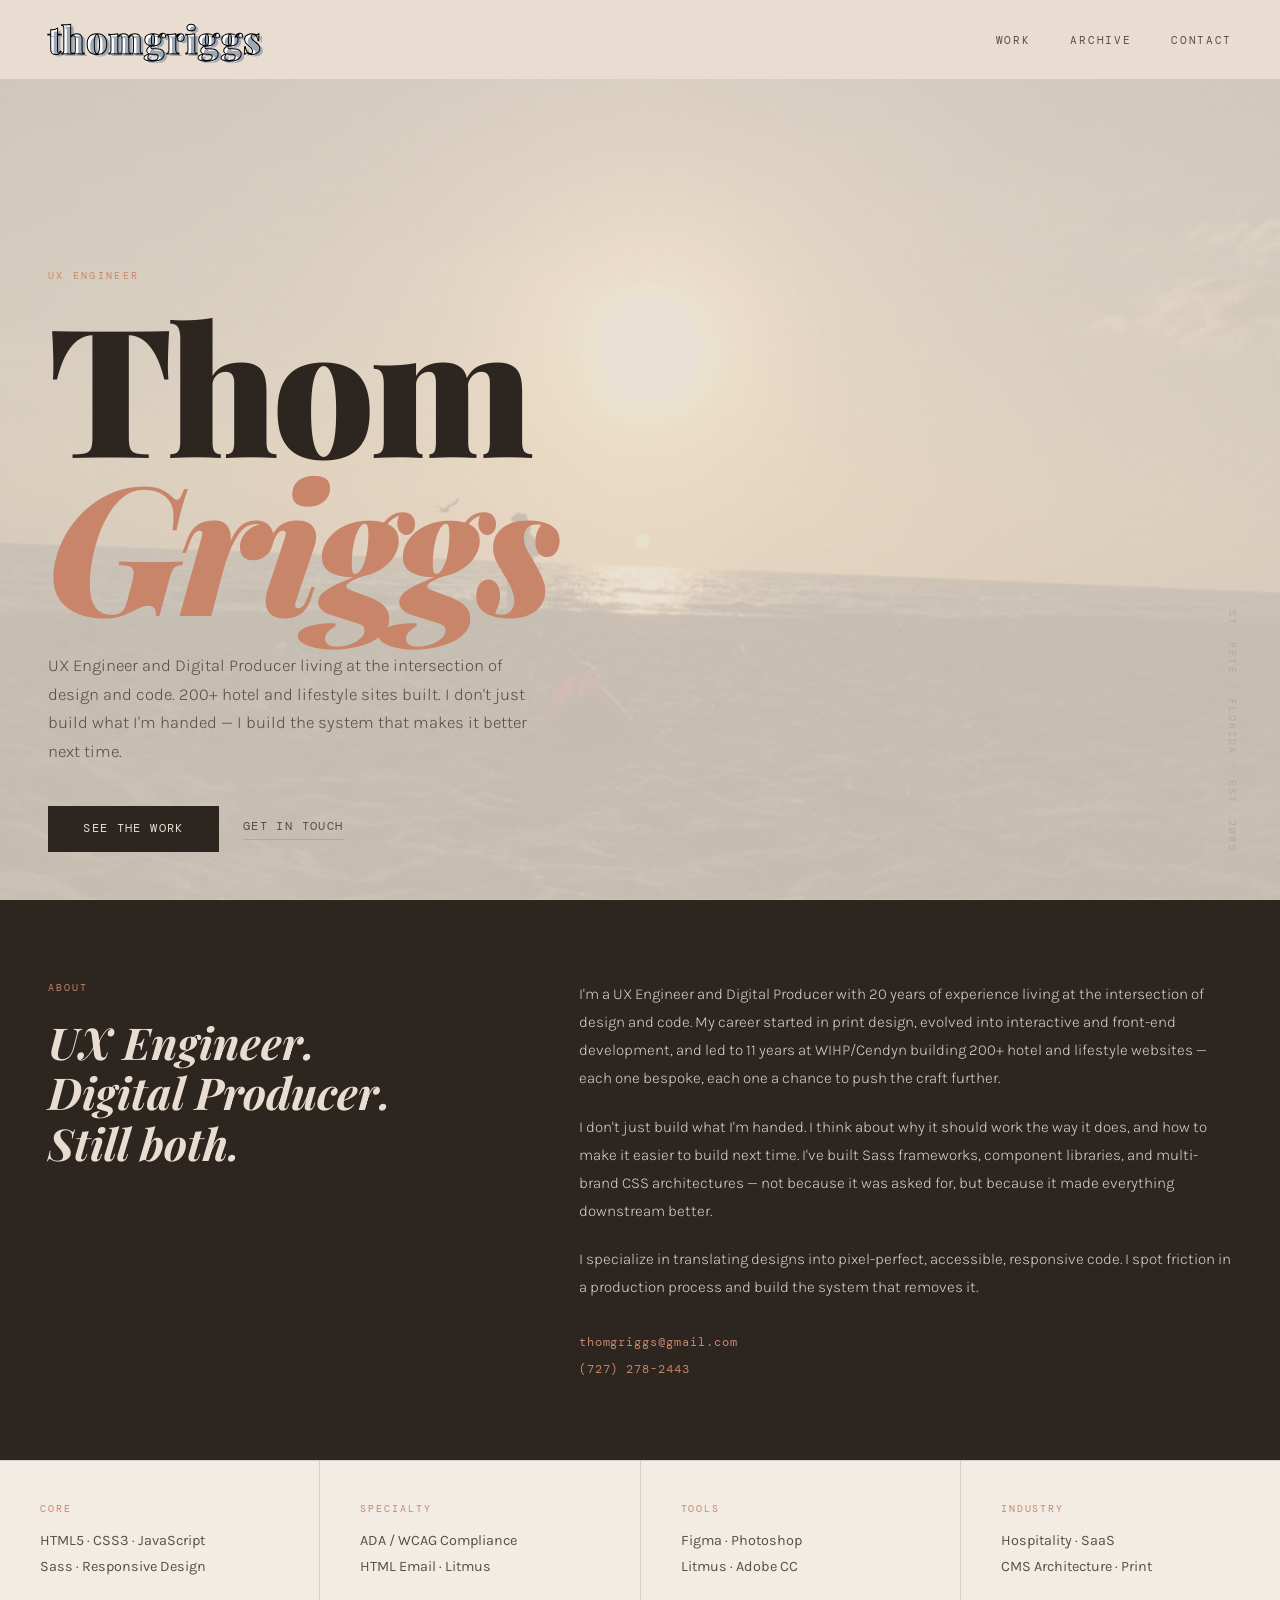
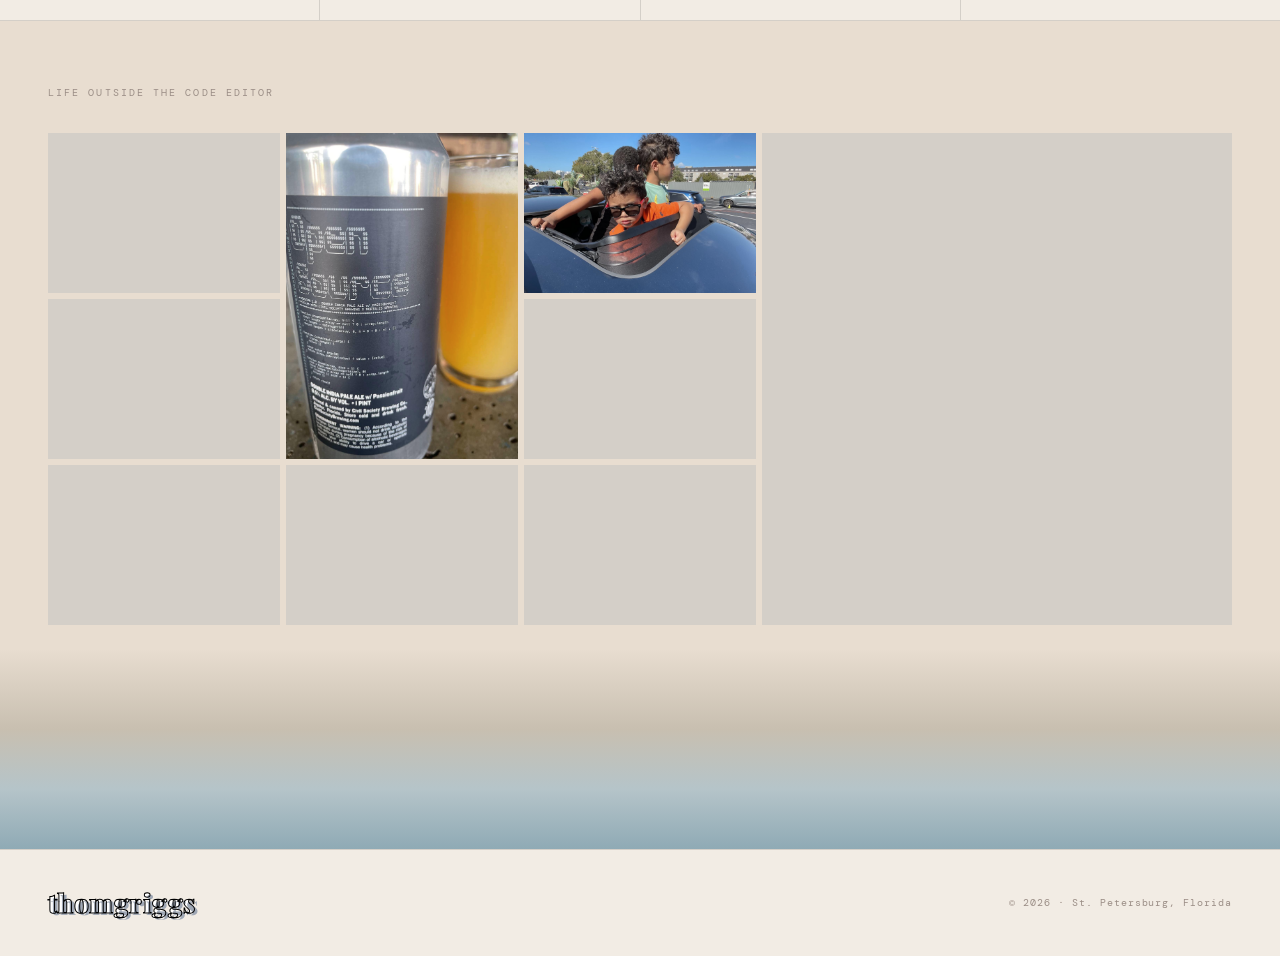
==== commit fb81da6a: "Improve search metadata" ====
--- a/index.html
+++ b/index.html
@@ -1,4 +1,4 @@
-<!DOCTYPE html><html lang="en"> <head><meta charset="UTF-8"><meta name="viewport" content="width=device-width, initial-scale=1.0"><meta name="description" content="Thomas Griggs — UX Engineer &#38; Digital Producer based in St. Petersburg, FL. 200+ hotel and lifestyle sites across 20 years bridging design and code."><title>thomgriggs — UX Engineer &amp; Digital Producer</title><link rel="icon" type="image/svg+xml" href="/favicon.svg"><link rel="preconnect" href="https://fonts.googleapis.com"><link rel="preconnect" href="https://fonts.gstatic.com" crossorigin><link rel="stylesheet" href="/_astro/BaseLayout.C7Eo-kTZ.css">
+<!DOCTYPE html><html lang="en"> <head><meta charset="UTF-8"><meta name="viewport" content="width=device-width, initial-scale=1.0"><meta name="description" content="Thomas Griggs — UX Engineer &#38; Digital Producer based in St. Petersburg, FL. 200+ hotel and lifestyle sites across 20 years bridging design and code."><title>thomgriggs — UX Engineer &amp; Digital Producer</title><link rel="canonical" href="https://thomgriggs.com/"><meta name="robots" content="index, follow"><meta property="og:type" content="website"><meta property="og:site_name" content="thomgriggs"><meta property="og:title" content="Thom Griggs | UX Engineer &amp; Digital Producer"><meta property="og:description" content="UX Engineer and Digital Producer in St. Petersburg, Florida. 20 years of responsive front-end, accessibility, hospitality, SaaS, and digital production work."><meta property="og:url" content="https://thomgriggs.com/"><meta property="og:image" content="https://thomgriggs.com/images/spotlight-projects/tbcommunitydesign.png"><meta name="twitter:card" content="summary_large_image"><meta name="twitter:title" content="Thom Griggs | UX Engineer &amp; Digital Producer"><meta name="twitter:description" content="Responsive front-end, accessibility, and digital production work by Thom Griggs."><meta name="twitter:image" content="https://thomgriggs.com/images/spotlight-projects/tbcommunitydesign.png"><script type="application/ld+json">{"@context":"https://schema.org","@type":"Person","name":"Thom Griggs","alternateName":"Thomas Griggs","url":"https://thomgriggs.com/","email":"mailto:thomgriggs@gmail.com","telephone":"+1-727-278-2443","address":{"@type":"PostalAddress","addressLocality":"St. Petersburg","addressRegion":"FL","addressCountry":"US"},"jobTitle":"UX Engineer and Digital Producer","knowsAbout":["Front-end development","UX engineering","Digital production","Responsive web design","Accessibility","HTML email","Hospitality websites"],"sameAs":["https://www.linkedin.com/in/thomgriggs","https://github.com/thomgriggs"]}</script><script type="application/ld+json">{"@context":"https://schema.org","@type":"WebSite","name":"thomgriggs","url":"https://thomgriggs.com/","description":"Portfolio of Thom Griggs, a UX Engineer and Digital Producer in St. Petersburg, Florida."}</script><link rel="icon" type="image/svg+xml" href="/favicon.svg"><link rel="preconnect" href="https://fonts.googleapis.com"><link rel="preconnect" href="https://fonts.gstatic.com" crossorigin><link rel="stylesheet" href="/_astro/BaseLayout.C7Eo-kTZ.css">
 <link rel="stylesheet" href="/_astro/index@_@astro.DOmVCmca.css"></head> <body> <a href="#main" class="skip-link">Skip to main content</a> <nav class="site-nav" id="site-nav"> <a href="/" class="nav-logo" aria-label="thomgriggs home">thomgriggs</a> <ul class="nav-links"> <li><a href="/work">Work</a></li> <li><a href="/archive">Archive</a></li> <li><a href="mailto:thomgriggs@gmail.com">Contact</a></li> </ul> <button class="nav-hamburger" id="nav-hamburger" aria-label="Open menu" aria-expanded="false" aria-controls="nav-dialog"> <span></span><span></span><span></span> </button> </nav> <dialog class="nav-dialog" id="nav-dialog" aria-label="Site navigation"> <div class="nav-dialog-inner"> <button class="nav-dialog-close" id="nav-dialog-close" aria-label="Close menu">&times;</button> <nav class="nav-dialog-links" aria-label="Mobile navigation"> <a href="/" aria-current="page">Home</a> <a href="/work">Work</a> <a href="/archive">Archive</a> <a href="mailto:thomgriggs@gmail.com">Contact</a> </nav> <p class="nav-dialog-sub">St. Pete &middot; Florida &middot; Est. 2005</p> </div> </dialog> <main id="main" tabindex="-1">  <section class="hero noise-overlay" data-astro-cid-j7pv25f6> <video autoplay muted loop playsinline class="hero-video-bg" aria-hidden="true" aria-label="Background video" data-astro-cid-j7pv25f6> <source src="/videos/video.webm" type="video/webm" data-astro-cid-j7pv25f6> <source src="/videos/video.mp4" type="video/mp4" data-astro-cid-j7pv25f6> </video> <div class="hero-inner" data-astro-cid-j7pv25f6> <p class="eyebrow anim-1" data-astro-cid-j7pv25f6><span id="title-rotator" aria-live="polite" aria-atomic="true" data-astro-cid-j7pv25f6>UX Engineer</span></p> <h1 class="hero-name anim-2" data-astro-cid-j7pv25f6>Thom<br data-astro-cid-j7pv25f6><em data-astro-cid-j7pv25f6>Griggs</em></h1> <p class="hero-desc anim-3" data-astro-cid-j7pv25f6>
 UX Engineer and Digital Producer living at the intersection of design and code. 200+ hotel and lifestyle sites built. I don't just build what I'm handed — I build the system that makes it better next time.
-</p> <div class="hero-cta anim-4" data-astro-cid-j7pv25f6> <a href="/work" class="btn-primary" data-astro-cid-j7pv25f6>See the work</a> <a href="mailto:thomgriggs@gmail.com" class="btn-ghost" data-astro-cid-j7pv25f6>Get in touch</a> </div> </div> <span class="hero-location anim-5" data-astro-cid-j7pv25f6>St. Pete · Florida · Est. 2005</span> </section> <section class="about-strip" data-astro-cid-j7pv25f6> <div class="about-left" data-astro-cid-j7pv25f6> <p class="about-label" data-astro-cid-j7pv25f6>About</p> <h2 class="about-heading" data-astro-cid-j7pv25f6>UX Engineer.<br data-astro-cid-j7pv25f6>Digital Producer.<br data-astro-cid-j7pv25f6><em data-astro-cid-j7pv25f6>Still both.</em></h2> </div> <div class="about-right" data-astro-cid-j7pv25f6> <div class="about-body" data-astro-cid-j7pv25f6> <p data-astro-cid-j7pv25f6>I'm a UX Engineer and Digital Producer with 20 years of experience living at the intersection of design and code. My career started in print design, evolved into interactive and front-end development, and led to 11 years at WIHP/Cendyn building 200+ hotel and lifestyle websites — each one bespoke, each one a chance to push the craft further.</p> <p data-astro-cid-j7pv25f6>I don't just build what I'm handed. I think about why it should work the way it does, and how to make it easier to build next time. I've built Sass frameworks, component libraries, and multi-brand CSS architectures — not because it was asked for, but because it made everything downstream better.</p> <p data-astro-cid-j7pv25f6>I specialize in translating designs into pixel-perfect, accessible, responsive code. I spot friction in a production process and build the system that removes it.</p> </div> <div class="about-contact" data-astro-cid-j7pv25f6> <a href="mailto:thomgriggs@gmail.com" data-astro-cid-j7pv25f6>thomgriggs@gmail.com</a> <a href="tel:7272782443" data-astro-cid-j7pv25f6>(727) 278-2443</a> </div> </div> </section> <section class="skills-strip" data-astro-cid-j7pv25f6> <div class="skill-item" data-astro-cid-j7pv25f6><p class="skill-label" data-astro-cid-j7pv25f6>Core</p><p class="skill-list" data-astro-cid-j7pv25f6>HTML5 · CSS3 · JavaScript<br data-astro-cid-j7pv25f6>Sass · Responsive Design</p></div> <div class="skill-item" data-astro-cid-j7pv25f6><p class="skill-label" data-astro-cid-j7pv25f6>Specialty</p><p class="skill-list" data-astro-cid-j7pv25f6>ADA / WCAG Compliance<br data-astro-cid-j7pv25f6>HTML Email · Litmus</p></div> <div class="skill-item" data-astro-cid-j7pv25f6><p class="skill-label" data-astro-cid-j7pv25f6>Tools</p><p class="skill-list" data-astro-cid-j7pv25f6>Figma · Photoshop<br data-astro-cid-j7pv25f6>Litmus · Adobe CC</p></div> <div class="skill-item" data-astro-cid-j7pv25f6><p class="skill-label" data-astro-cid-j7pv25f6>Industry</p><p class="skill-list" data-astro-cid-j7pv25f6>Hospitality · SaaS<br data-astro-cid-j7pv25f6>CMS Architecture · Print</p></div> </section> <section class="photo-section" data-astro-cid-j7pv25f6> <p class="photo-label" data-astro-cid-j7pv25f6>Life outside the code editor</p> <div class="photo-grid" id="photo-grid" role="list" aria-label="Photo gallery" data-astro-cid-j7pv25f6> <div class="photo-cell" role="listitem" style="grid-column:span 1;grid-row:span 1;" data-photo="0" data-astro-cid-j7pv25f6> <img src="/images/family/IMG_4986.jpeg" alt="" loading="lazy" decoding="async" data-astro-cid-j7pv25f6> <div class="cell-overlay" data-astro-cid-j7pv25f6> <button class="cell-zoom" aria-label="View fullscreen" data-astro-cid-j7pv25f6> <svg width="16" height="16" viewBox="0 0 24 24" fill="none" stroke="currentColor" stroke-width="2.5" data-astro-cid-j7pv25f6> <path d="M8 3H5a2 2 0 0 0-2 2v3m18 0V5a2 2 0 0 0-2-2h-3m0 18h3a2 2 0 0 0 2-2v-3M3 16v3a2 2 0 0 0 2 2h3" data-astro-cid-j7pv25f6></path> </svg> </button> </div> </div><div class="photo-cell" role="listitem" style="grid-column:span 1;grid-row:span 2;" data-photo="1" data-astro-cid-j7pv25f6> <img src="/images/family/IMG_6388.jpeg" alt="" loading="lazy" decoding="async" data-astro-cid-j7pv25f6> <div class="cell-overlay" data-astro-cid-j7pv25f6> <button class="cell-zoom" aria-label="View fullscreen" data-astro-cid-j7pv25f6> <svg width="16" height="16" viewBox="0 0 24 24" fill="none" stroke="currentColor" stroke-width="2.5" data-astro-cid-j7pv25f6> <path d="M8 3H5a2 2 0 0 0-2 2v3m18 0V5a2 2 0 0 0-2-2h-3m0 18h3a2 2 0 0 0 2-2v-3M3 16v3a2 2 0 0 0 2 2h3" data-astro-cid-j7pv25f6></path> </svg> </button> </div> </div><div class="photo-cell" role="listitem" style="grid-column:span 1;grid-row:span 1;" data-photo="2" data-astro-cid-j7pv25f6> <img src="/images/family/IMG_5023.jpeg" alt="" loading="lazy" decoding="async" data-astro-cid-j7pv25f6> <div class="cell-overlay" data-astro-cid-j7pv25f6> <button class="cell-zoom" aria-label="View fullscreen" data-astro-cid-j7pv25f6> <svg width="16" height="16" viewBox="0 0 24 24" fill="none" stroke="currentColor" stroke-width="2.5" data-astro-cid-j7pv25f6> <path d="M8 3H5a2 2 0 0 0-2 2v3m18 0V5a2 2 0 0 0-2-2h-3m0 18h3a2 2 0 0 0 2-2v-3M3 16v3a2 2 0 0 0 2 2h3" data-astro-cid-j7pv25f6></path> </svg> </button> </div> </div><div class="photo-cell" role="listitem" style="grid-column:span 2;grid-row:span 3;" data-photo="3" data-astro-cid-j7pv25f6> <img src="/images/family/IMG_2985.jpeg" alt="" loading="lazy" decoding="async" data-astro-cid-j7pv25f6> <div class="cell-overlay" data-astro-cid-j7pv25f6> <button class="cell-zoom" aria-label="View fullscreen" data-astro-cid-j7pv25f6> <svg width="16" height="16" viewBox="0 0 24 24" fill="none" stroke="currentColor" stroke-width="2.5" data-astro-cid-j7pv25f6> <path d="M8 3H5a2 2 0 0 0-2 2v3m18 0V5a2 2 0 0 0-2-2h-3m0 18h3a2 2 0 0 0 2-2v-3M3 16v3a2 2 0 0 0 2 2h3" data-astro-cid-j7pv25f6></path> </svg> </button> </div> </div><div class="photo-cell" role="listitem" style="grid-column:span 1;grid-row:span 1;" data-photo="5" data-astro-cid-j7pv25f6> <img src="/images/family/IMG_4956.jpeg" alt="" loading="lazy" decoding="async" data-astro-cid-j7pv25f6> <div class="cell-overlay" data-astro-cid-j7pv25f6> <button class="cell-zoom" aria-label="View fullscreen" data-astro-cid-j7pv25f6> <svg width="16" height="16" viewBox="0 0 24 24" fill="none" stroke="currentColor" stroke-width="2.5" data-astro-cid-j7pv25f6> <path d="M8 3H5a2 2 0 0 0-2 2v3m18 0V5a2 2 0 0 0-2-2h-3m0 18h3a2 2 0 0 0 2-2v-3M3 16v3a2 2 0 0 0 2 2h3" data-astro-cid-j7pv25f6></path> </svg> </button> </div> </div><div class="photo-cell" role="listitem" style="grid-column:span 1;grid-row:span 1;" data-photo="6" data-astro-cid-j7pv25f6> <img src="/images/family/IMG_3224.jpeg" alt="" loading="lazy" decoding="async" data-astro-cid-j7pv25f6> <div class="cell-overlay" data-astro-cid-j7pv25f6> <button class="cell-zoom" aria-label="View fullscreen" data-astro-cid-j7pv25f6> <svg width="16" height="16" viewBox="0 0 24 24" fill="none" stroke="currentColor" stroke-width="2.5" data-astro-cid-j7pv25f6> <path d="M8 3H5a2 2 0 0 0-2 2v3m18 0V5a2 2 0 0 0-2-2h-3m0 18h3a2 2 0 0 0 2-2v-3M3 16v3a2 2 0 0 0 2 2h3" data-astro-cid-j7pv25f6></path> </svg> </button> </div> </div><div class="photo-cell" role="listitem" style="grid-column:span 1;grid-row:span 2;" data-photo="7" data-astro-cid-j7pv25f6> <img src="/images/family/IMG_2312.jpeg" alt="" loading="lazy" decoding="async" data-astro-cid-j7pv25f6> <div class="cell-overlay" data-astro-cid-j7pv25f6> <button class="cell-zoom" aria-label="View fullscreen" data-astro-cid-j7pv25f6> <svg width="16" height="16" viewBox="0 0 24 24" fill="none" stroke="currentColor" stroke-width="2.5" data-astro-cid-j7pv25f6> <path d="M8 3H5a2 2 0 0 0-2 2v3m18 0V5a2 2 0 0 0-2-2h-3m0 18h3a2 2 0 0 0 2-2v-3M3 16v3a2 2 0 0 0 2 2h3" data-astro-cid-j7pv25f6></path> </svg> </button> </div> </div><div class="photo-cell" role="listitem" style="grid-column:span 1;grid-row:span 1;" data-photo="8" data-astro-cid-j7pv25f6> <img src="/images/family/IMG_6339.jpeg" alt="" loading="lazy" decoding="async" data-astro-cid-j7pv25f6> <div class="cell-overlay" data-astro-cid-j7pv25f6> <button class="cell-zoom" aria-label="View fullscreen" data-astro-cid-j7pv25f6> <svg width="16" height="16" viewBox="0 0 24 24" fill="none" stroke="currentColor" stroke-width="2.5" data-astro-cid-j7pv25f6> <path d="M8 3H5a2 2 0 0 0-2 2v3m18 0V5a2 2 0 0 0-2-2h-3m0 18h3a2 2 0 0 0 2-2v-3M3 16v3a2 2 0 0 0 2 2h3" data-astro-cid-j7pv25f6></path> </svg> </button> </div> </div><div class="photo-cell" role="listitem" style="grid-column:span 1;grid-row:span 1;" data-photo="9" data-astro-cid-j7pv25f6> <img src="/images/family/IMG_3421.jpeg" alt="" loading="lazy" decoding="async" data-astro-cid-j7pv25f6> <div class="cell-overlay" data-astro-cid-j7pv25f6> <button class="cell-zoom" aria-label="View fullscreen" data-astro-cid-j7pv25f6> <svg width="16" height="16" viewBox="0 0 24 24" fill="none" stroke="currentColor" stroke-width="2.5" data-astro-cid-j7pv25f6> <path d="M8 3H5a2 2 0 0 0-2 2v3m18 0V5a2 2 0 0 0-2-2h-3m0 18h3a2 2 0 0 0 2-2v-3M3 16v3a2 2 0 0 0 2 2h3" data-astro-cid-j7pv25f6></path> </svg> </button> </div> </div><div class="photo-cell" role="listitem" style="grid-column:span 1;grid-row:span 1;" data-photo="10" data-astro-cid-j7pv25f6> <img src="/images/family/IMG_2159.jpeg" alt="" loading="lazy" decoding="async" data-astro-cid-j7pv25f6> <div class="cell-overlay" data-astro-cid-j7pv25f6> <button class="cell-zoom" aria-label="View fullscreen" data-astro-cid-j7pv25f6> <svg width="16" height="16" viewBox="0 0 24 24" fill="none" stroke="currentColor" stroke-width="2.5" data-astro-cid-j7pv25f6> <path d="M8 3H5a2 2 0 0 0-2 2v3m18 0V5a2 2 0 0 0-2-2h-3m0 18h3a2 2 0 0 0 2-2v-3M3 16v3a2 2 0 0 0 2 2h3" data-astro-cid-j7pv25f6></path> </svg> </button> </div> </div><div class="photo-cell" role="listitem" style="grid-column:span 1;grid-row:span 1;" data-photo="11" data-astro-cid-j7pv25f6> <img src="/images/family/IMG_2217.jpeg" alt="" loading="lazy" decoding="async" data-astro-cid-j7pv25f6> <div class="cell-overlay" data-astro-cid-j7pv25f6> <button class="cell-zoom" aria-label="View fullscreen" data-astro-cid-j7pv25f6> <svg width="16" height="16" viewBox="0 0 24 24" fill="none" stroke="currentColor" stroke-width="2.5" data-astro-cid-j7pv25f6> <path d="M8 3H5a2 2 0 0 0-2 2v3m18 0V5a2 2 0 0 0-2-2h-3m0 18h3a2 2 0 0 0 2-2v-3M3 16v3a2 2 0 0 0 2 2h3" data-astro-cid-j7pv25f6></path> </svg> </button> </div> </div><div class="photo-cell" role="listitem" style="grid-column:span 1;grid-row:span 1;" data-photo="12" data-astro-cid-j7pv25f6> <img src="/images/family/IMG_2121.jpeg" alt="" loading="lazy" decoding="async" data-astro-cid-j7pv25f6> <div class="cell-overlay" data-astro-cid-j7pv25f6> <button class="cell-zoom" aria-label="View fullscreen" data-astro-cid-j7pv25f6> <svg width="16" height="16" viewBox="0 0 24 24" fill="none" stroke="currentColor" stroke-width="2.5" data-astro-cid-j7pv25f6> <path d="M8 3H5a2 2 0 0 0-2 2v3m18 0V5a2 2 0 0 0-2-2h-3m0 18h3a2 2 0 0 0 2-2v-3M3 16v3a2 2 0 0 0 2 2h3" data-astro-cid-j7pv25f6></path> </svg> </button> </div> </div><div class="photo-cell" role="listitem" style="grid-column:span 1;grid-row:span 1;" data-photo="13" data-astro-cid-j7pv25f6> <img src="/images/family/IMG_1486.jpeg" alt="" loading="lazy" decoding="async" data-astro-cid-j7pv25f6> <div class="cell-overlay" data-astro-cid-j7pv25f6> <button class="cell-zoom" aria-label="View fullscreen" data-astro-cid-j7pv25f6> <svg width="16" height="16" viewBox="0 0 24 24" fill="none" stroke="currentColor" stroke-width="2.5" data-astro-cid-j7pv25f6> <path d="M8 3H5a2 2 0 0 0-2 2v3m18 0V5a2 2 0 0 0-2-2h-3m0 18h3a2 2 0 0 0 2-2v-3M3 16v3a2 2 0 0 0 2 2h3" data-astro-cid-j7pv25f6></path> </svg> </button> </div> </div><div class="photo-cell" role="listitem" style="grid-column:span 1;grid-row:span 2;" data-photo="14" data-astro-cid-j7pv25f6> <img src="/images/family/IMG_1514.jpeg" alt="" loading="lazy" decoding="async" data-astro-cid-j7pv25f6> <div class="cell-overlay" data-astro-cid-j7pv25f6> <button class="cell-zoom" aria-label="View fullscreen" data-astro-cid-j7pv25f6> <svg width="16" height="16" viewBox="0 0 24 24" fill="none" stroke="currentColor" stroke-width="2.5" data-astro-cid-j7pv25f6> <path d="M8 3H5a2 2 0 0 0-2 2v3m18 0V5a2 2 0 0 0-2-2h-3m0 18h3a2 2 0 0 0 2-2v-3M3 16v3a2 2 0 0 0 2 2h3" data-astro-cid-j7pv25f6></path> </svg> </button> </div> </div><div class="photo-cell" role="listitem" style="grid-column:span 1;grid-row:span 1;" data-photo="15" data-astro-cid-j7pv25f6> <img src="/images/family/IMG_2112.jpeg" alt="" loading="lazy" decoding="async" data-astro-cid-j7pv25f6> <div class="cell-overlay" data-astro-cid-j7pv25f6> <button class="cell-zoom" aria-label="View fullscreen" data-astro-cid-j7pv25f6> <svg width="16" height="16" viewBox="0 0 24 24" fill="none" stroke="currentColor" stroke-width="2.5" data-astro-cid-j7pv25f6> <path d="M8 3H5a2 2 0 0 0-2 2v3m18 0V5a2 2 0 0 0-2-2h-3m0 18h3a2 2 0 0 0 2-2v-3M3 16v3a2 2 0 0 0 2 2h3" data-astro-cid-j7pv25f6></path> </svg> </button> </div> </div><div class="photo-cell" role="listitem" style="grid-column:span 2;grid-row:span 3;" data-photo="16" data-astro-cid-j7pv25f6> <img src="/images/family/IMG_1761.jpeg" alt="" loading="lazy" decoding="async" data-astro-cid-j7pv25f6> <div class="cell-overlay" data-astro-cid-j7pv25f6> <button class="cell-zoom" aria-label="View fullscreen" data-astro-cid-j7pv25f6> <svg width="16" height="16" viewBox="0 0 24 24" fill="none" stroke="currentColor" stroke-width="2.5" data-astro-cid-j7pv25f6> <path d="M8 3H5a2 2 0 0 0-2 2v3m18 0V5a2 2 0 0 0-2-2h-3m0 18h3a2 2 0 0 0 2-2v-3M3 16v3a2 2 0 0 0 2 2h3" data-astro-cid-j7pv25f6></path> </svg> </button> </div> </div><div class="photo-cell" role="listitem" style="grid-column:span 1;grid-row:span 1;" data-photo="18" data-astro-cid-j7pv25f6> <img src="/images/family/IMG_1325.jpeg" alt="" loading="lazy" decoding="async" data-astro-cid-j7pv25f6> <div class="cell-overlay" data-astro-cid-j7pv25f6> <button class="cell-zoom" aria-label="View fullscreen" data-astro-cid-j7pv25f6> <svg width="16" height="16" viewBox="0 0 24 24" fill="none" stroke="currentColor" stroke-width="2.5" data-astro-cid-j7pv25f6> <path d="M8 3H5a2 2 0 0 0-2 2v3m18 0V5a2 2 0 0 0-2-2h-3m0 18h3a2 2 0 0 0 2-2v-3M3 16v3a2 2 0 0 0 2 2h3" data-astro-cid-j7pv25f6></path> </svg> </button> </div> </div><div class="photo-cell" role="listitem" style="grid-column:span 1;grid-row:span 1;" data-photo="19" data-astro-cid-j7pv25f6> <img src="/images/family/IMG_0865.jpeg" alt="" loading="lazy" decoding="async" data-astro-cid-j7pv25f6> <div class="cell-overlay" data-astro-cid-j7pv25f6> <button class="cell-zoom" aria-label="View fullscreen" data-astro-cid-j7pv25f6> <svg width="16" height="16" viewBox="0 0 24 24" fill="none" stroke="currentColor" stroke-width="2.5" data-astro-cid-j7pv25f6> <path d="M8 3H5a2 2 0 0 0-2 2v3m18 0V5a2 2 0 0 0-2-2h-3m0 18h3a2 2 0 0 0 2-2v-3M3 16v3a2 2 0 0 0 2 2h3" data-astro-cid-j7pv25f6></path> </svg> </button> </div> </div><div class="photo-cell" role="listitem" style="grid-column:span 1;grid-row:span 1;" data-photo="20" data-astro-cid-j7pv25f6> <img src="/images/family/IMG_0677.jpeg" alt="" loading="lazy" decoding="async" data-astro-cid-j7pv25f6> <div class="cell-overlay" data-astro-cid-j7pv25f6> <button class="cell-zoom" aria-label="View fullscreen" data-astro-cid-j7pv25f6> <svg width="16" height="16" viewBox="0 0 24 24" fill="none" stroke="currentColor" stroke-width="2.5" data-astro-cid-j7pv25f6> <path d="M8 3H5a2 2 0 0 0-2 2v3m18 0V5a2 2 0 0 0-2-2h-3m0 18h3a2 2 0 0 0 2-2v-3M3 16v3a2 2 0 0 0 2 2h3" data-astro-cid-j7pv25f6></path> </svg> </button> </div> </div><div class="photo-cell" role="listitem" style="grid-column:span 1;grid-row:span 2;" data-photo="21" data-astro-cid-j7pv25f6> <img src="/images/family/IMG_0274.jpeg" alt="" loading="lazy" decoding="async" data-astro-cid-j7pv25f6> <div class="cell-overlay" data-astro-cid-j7pv25f6> <button class="cell-zoom" aria-label="View fullscreen" data-astro-cid-j7pv25f6> <svg width="16" height="16" viewBox="0 0 24 24" fill="none" stroke="currentColor" stroke-width="2.5" data-astro-cid-j7pv25f6> <path d="M8 3H5a2 2 0 0 0-2 2v3m18 0V5a2 2 0 0 0-2-2h-3m0 18h3a2 2 0 0 0 2-2v-3M3 16v3a2 2 0 0 0 2 2h3" data-astro-cid-j7pv25f6></path> </svg> </button> </div> </div><div class="photo-cell" role="listitem" style="grid-column:span 1;grid-row:span 1;" data-photo="22" data-astro-cid-j7pv25f6> <img src="/images/family/63503405597.jpeg" alt="" loading="lazy" decoding="async" data-astro-cid-j7pv25f6> <div class="cell-overlay" data-astro-cid-j7pv25f6> <button class="cell-zoom" aria-label="View fullscreen" data-astro-cid-j7pv25f6> <svg width="16" height="16" viewBox="0 0 24 24" fill="none" stroke="currentColor" stroke-width="2.5" data-astro-cid-j7pv25f6> <path d="M8 3H5a2 2 0 0 0-2 2v3m18 0V5a2 2 0 0 0-2-2h-3m0 18h3a2 2 0 0 0 2-2v-3M3 16v3a2 2 0 0 0 2 2h3" data-astro-cid-j7pv25f6></path> </svg> </button> </div> </div><div class="photo-cell" role="listitem" style="grid-column:span 1;grid-row:span 1;" data-photo="23" data-astro-cid-j7pv25f6> <img src="/images/family/IMG_0486.jpeg" alt="" loading="lazy" decoding="async" data-astro-cid-j7pv25f6> <div class="cell-overlay" data-astro-cid-j7pv25f6> <button class="cell-zoom" aria-label="View fullscreen" data-astro-cid-j7pv25f6> <svg width="16" height="16" viewBox="0 0 24 24" fill="none" stroke="currentColor" stroke-width="2.5" data-astro-cid-j7pv25f6> <path d="M8 3H5a2 2 0 0 0-2 2v3m18 0V5a2 2 0 0 0-2-2h-3m0 18h3a2 2 0 0 0 2-2v-3M3 16v3a2 2 0 0 0 2 2h3" data-astro-cid-j7pv25f6></path> </svg> </button> </div> </div><div class="photo-cell" role="listitem" style="grid-column:span 1;grid-row:span 1;" data-photo="24" data-astro-cid-j7pv25f6> <img src="/images/family/DE531413.jpeg" alt="" loading="lazy" decoding="async" data-astro-cid-j7pv25f6> <div class="cell-overlay" data-astro-cid-j7pv25f6> <button class="cell-zoom" aria-label="View fullscreen" data-astro-cid-j7pv25f6> <svg width="16" height="16" viewBox="0 0 24 24" fill="none" stroke="currentColor" stroke-width="2.5" data-astro-cid-j7pv25f6> <path d="M8 3H5a2 2 0 0 0-2 2v3m18 0V5a2 2 0 0 0-2-2h-3m0 18h3a2 2 0 0 0 2-2v-3M3 16v3a2 2 0 0 0 2 2h3" data-astro-cid-j7pv25f6></path> </svg> </button> </div> </div> </div> </section> <div class="lightbox" id="lightbox" aria-hidden="true" data-astro-cid-j7pv25f6> <button class="lb-close" id="lb-close" aria-label="Close" data-astro-cid-j7pv25f6> <svg width="18" height="18" viewBox="0 0 24 24" fill="none" stroke="currentColor" stroke-width="2" data-astro-cid-j7pv25f6><line x1="18" y1="6" x2="6" y2="18" data-astro-cid-j7pv25f6></line><line x1="6" y1="6" x2="18" y2="18" data-astro-cid-j7pv25f6></line></svg> </button> <button class="lb-prev" id="lb-prev" aria-label="Previous" data-astro-cid-j7pv25f6>&#8592;</button> <button class="lb-next" id="lb-next" aria-label="Next" data-astro-cid-j7pv25f6>&#8594;</button> <figure class="lb-figure" data-astro-cid-j7pv25f6><img src="" alt="" id="lb-img" data-astro-cid-j7pv25f6></figure> <p class="lb-counter" id="lb-counter" data-astro-cid-j7pv25f6></p> </div> <div class="bottom-horizon" data-astro-cid-j7pv25f6></div>  </main> <footer class="site-footer"> <a href="/" class="nav-logo footer-logo-mark" aria-label="thomgriggs home">thomgriggs</a> <span class="footer-copy">© 2026 · St. Petersburg, Florida</span> </footer> <script type="module">const s=document.getElementById("site-nav");s&&window.addEventListener("scroll",()=>{s.classList.toggle("scrolled",window.scrollY>40)},{passive:!0});const n=document.getElementById("nav-hamburger"),e=document.getElementById("nav-dialog"),c=document.getElementById("nav-dialog-close");function d(){e.showModal(),n.setAttribute("aria-expanded","true"),document.body.style.overflow="hidden",setTimeout(()=>e.querySelector("a")?.focus(),50)}function o(){e.classList.add("closing"),setTimeout(()=>{e.close(),e.classList.remove("closing"),n.setAttribute("aria-expanded","false"),document.body.style.overflow="",n.focus()},280)}n?.addEventListener("click",d);c?.addEventListener("click",o);e?.addEventListener("click",t=>{t.target===e&&o()});e?.addEventListener("cancel",t=>{t.preventDefault(),o()});e?.querySelectorAll("a").forEach(t=>t.addEventListener("click",()=>o()));</script> </body> </html>  <script type="module">const I=document.getElementById("site-nav");window.addEventListener("scroll",()=>{I&&I.classList.toggle("scrolled",window.scrollY>40)},{passive:!0});document.querySelector(".hero-video-bg")?.play().catch(()=>{});const m=["UX Engineer","Digital Producer","Front-End Developer","ADA/WCAG Specialist","CSS Architect"];let a=0;const c=document.getElementById("title-rotator");c&&setInterval(()=>{c.classList.add("out"),setTimeout(()=>{a=(a+1)%m.length,c.textContent=m[a],c.classList.remove("out")},370)},3200);const t=["IMG_4986.jpeg","IMG_6388.jpeg","IMG_5023.jpeg","IMG_2985.jpeg","IMG_4966.jpeg","IMG_4956.jpeg","IMG_3224.jpeg","IMG_2312.jpeg","IMG_6339.jpeg","IMG_3421.jpeg","IMG_2159.jpeg","IMG_2217.jpeg","IMG_2121.jpeg","IMG_1486.jpeg","IMG_1514.jpeg","IMG_2112.jpeg","IMG_1761.jpeg","IMG_1651.jpeg","IMG_1325.jpeg","IMG_0865.jpeg","IMG_0677.jpeg","IMG_0274.jpeg","63503405597.jpeg","IMG_0486.jpeg","DE531413.jpeg","67106646605.jpeg","761924FE.jpeg","65827132969.jpeg","57730964119.jpeg","56372490234.jpeg"].map(e=>"/images/family/"+e),s=Array.from(document.querySelectorAll(".photo-cell")),r=s.map(e=>parseInt(e.dataset.photo)||0);function u(e){const n=s[e].querySelector("img");n&&(n.classList.add("fading"),setTimeout(()=>{r[e]=(r[e]+s.length)%t.length,n.src=t[r[e]],n.onload=()=>n.classList.remove("fading"),n.onerror=()=>n.classList.remove("fading")},460))}let g=0,j=setInterval(()=>{u(g%s.length),g++},1800);const l=document.getElementById("lightbox"),h=document.getElementById("lb-img"),i=document.getElementById("lb-counter");let o=0;function f(e){o=(e%t.length+t.length)%t.length,h.src=t[o],i&&(i.textContent=o+1+" / "+t.length),l.classList.add("open"),l.setAttribute("aria-hidden","false"),document.body.style.overflow="hidden",clearInterval(j)}function p(){l.classList.remove("open"),l.setAttribute("aria-hidden","true"),document.body.style.overflow="",j=setInterval(()=>{u(g%s.length),g++},1800)}function d(e){o=(o+e+t.length)%t.length,h.src=t[o],i&&(i.textContent=o+1+" / "+t.length)}s.forEach((e,n)=>e.addEventListener("click",()=>f(r[n])));document.getElementById("lb-close")?.addEventListener("click",p);document.getElementById("lb-prev")?.addEventListener("click",()=>d(-1));document.getElementById("lb-next")?.addEventListener("click",()=>d(1));l?.addEventListener("click",e=>{e.target===l&&p()});document.addEventListener("keydown",e=>{l?.classList.contains("open")&&(e.key==="Escape"&&p(),e.key==="ArrowLeft"&&d(-1),e.key==="ArrowRight"&&d(1))});</script>+</p> <div class="hero-cta anim-4" data-astro-cid-j7pv25f6> <a href="/work" class="btn-primary" data-astro-cid-j7pv25f6>See the work</a> <a href="mailto:thomgriggs@gmail.com" class="btn-ghost" data-astro-cid-j7pv25f6>Get in touch</a> </div> </div> <span class="hero-location anim-5" data-astro-cid-j7pv25f6>St. Pete · Florida · Est. 2005</span> </section> <section class="about-strip" data-astro-cid-j7pv25f6> <div class="about-left" data-astro-cid-j7pv25f6> <p class="about-label" data-astro-cid-j7pv25f6>About</p> <h2 class="about-heading" data-astro-cid-j7pv25f6>UX Engineer.<br data-astro-cid-j7pv25f6>Digital Producer.<br data-astro-cid-j7pv25f6><em data-astro-cid-j7pv25f6>Still both.</em></h2> </div> <div class="about-right" data-astro-cid-j7pv25f6> <div class="about-body" data-astro-cid-j7pv25f6> <p data-astro-cid-j7pv25f6>I'm a UX Engineer and Digital Producer with 20 years of experience living at the intersection of design and code. My career started in print design, evolved into interactive and front-end development, and led to 11 years at WIHP/Cendyn building 200+ hotel and lifestyle websites — each one bespoke, each one a chance to push the craft further.</p> <p data-astro-cid-j7pv25f6>I don't just build what I'm handed. I think about why it should work the way it does, and how to make it easier to build next time. I've built Sass frameworks, component libraries, and multi-brand CSS architectures — not because it was asked for, but because it made everything downstream better.</p> <p data-astro-cid-j7pv25f6>I specialize in translating designs into pixel-perfect, accessible, responsive code. I spot friction in a production process and build the system that removes it.</p> </div> <div class="about-contact" data-astro-cid-j7pv25f6> <a href="mailto:thomgriggs@gmail.com" data-astro-cid-j7pv25f6>thomgriggs@gmail.com</a> <a href="tel:7272782443" data-astro-cid-j7pv25f6>(727) 278-2443</a> </div> </div> </section> <section class="skills-strip" data-astro-cid-j7pv25f6> <div class="skill-item" data-astro-cid-j7pv25f6><p class="skill-label" data-astro-cid-j7pv25f6>Core</p><p class="skill-list" data-astro-cid-j7pv25f6>HTML5 · CSS3 · JavaScript<br data-astro-cid-j7pv25f6>Sass · Responsive Design</p></div> <div class="skill-item" data-astro-cid-j7pv25f6><p class="skill-label" data-astro-cid-j7pv25f6>Specialty</p><p class="skill-list" data-astro-cid-j7pv25f6>ADA / WCAG Compliance<br data-astro-cid-j7pv25f6>HTML Email · Litmus</p></div> <div class="skill-item" data-astro-cid-j7pv25f6><p class="skill-label" data-astro-cid-j7pv25f6>Tools</p><p class="skill-list" data-astro-cid-j7pv25f6>Figma · Photoshop<br data-astro-cid-j7pv25f6>Litmus · Adobe CC</p></div> <div class="skill-item" data-astro-cid-j7pv25f6><p class="skill-label" data-astro-cid-j7pv25f6>Industry</p><p class="skill-list" data-astro-cid-j7pv25f6>Hospitality · SaaS<br data-astro-cid-j7pv25f6>CMS Architecture · Print</p></div> </section> <section class="photo-section" data-astro-cid-j7pv25f6> <p class="photo-label" data-astro-cid-j7pv25f6>Life outside the code editor</p> <div class="photo-grid" id="photo-grid" role="list" aria-label="Photo gallery" data-astro-cid-j7pv25f6> <div class="photo-cell" role="listitem" style="grid-column:span 1;grid-row:span 1;" data-photo="0" data-astro-cid-j7pv25f6> <img src="/images/family/IMG_4986.jpeg" alt="" loading="lazy" decoding="async" data-astro-cid-j7pv25f6> <div class="cell-overlay" data-astro-cid-j7pv25f6> <button class="cell-zoom" aria-label="View fullscreen" data-astro-cid-j7pv25f6> <svg width="16" height="16" viewBox="0 0 24 24" fill="none" stroke="currentColor" stroke-width="2.5" data-astro-cid-j7pv25f6> <path d="M8 3H5a2 2 0 0 0-2 2v3m18 0V5a2 2 0 0 0-2-2h-3m0 18h3a2 2 0 0 0 2-2v-3M3 16v3a2 2 0 0 0 2 2h3" data-astro-cid-j7pv25f6></path> </svg> </button> </div> </div><div class="photo-cell" role="listitem" style="grid-column:span 1;grid-row:span 2;" data-photo="1" data-astro-cid-j7pv25f6> <img src="/images/family/IMG_6388.jpeg" alt="" loading="lazy" decoding="async" data-astro-cid-j7pv25f6> <div class="cell-overlay" data-astro-cid-j7pv25f6> <button class="cell-zoom" aria-label="View fullscreen" data-astro-cid-j7pv25f6> <svg width="16" height="16" viewBox="0 0 24 24" fill="none" stroke="currentColor" stroke-width="2.5" data-astro-cid-j7pv25f6> <path d="M8 3H5a2 2 0 0 0-2 2v3m18 0V5a2 2 0 0 0-2-2h-3m0 18h3a2 2 0 0 0 2-2v-3M3 16v3a2 2 0 0 0 2 2h3" data-astro-cid-j7pv25f6></path> </svg> </button> </div> </div><div class="photo-cell" role="listitem" style="grid-column:span 1;grid-row:span 1;" data-photo="2" data-astro-cid-j7pv25f6> <img src="/images/family/IMG_5023.jpeg" alt="" loading="lazy" decoding="async" data-astro-cid-j7pv25f6> <div class="cell-overlay" data-astro-cid-j7pv25f6> <button class="cell-zoom" aria-label="View fullscreen" data-astro-cid-j7pv25f6> <svg width="16" height="16" viewBox="0 0 24 24" fill="none" stroke="currentColor" stroke-width="2.5" data-astro-cid-j7pv25f6> <path d="M8 3H5a2 2 0 0 0-2 2v3m18 0V5a2 2 0 0 0-2-2h-3m0 18h3a2 2 0 0 0 2-2v-3M3 16v3a2 2 0 0 0 2 2h3" data-astro-cid-j7pv25f6></path> </svg> </button> </div> </div><div class="photo-cell" role="listitem" style="grid-column:span 2;grid-row:span 3;" data-photo="3" data-astro-cid-j7pv25f6> <img src="/images/family/IMG_2985.jpeg" alt="" loading="lazy" decoding="async" data-astro-cid-j7pv25f6> <div class="cell-overlay" data-astro-cid-j7pv25f6> <button class="cell-zoom" aria-label="View fullscreen" data-astro-cid-j7pv25f6> <svg width="16" height="16" viewBox="0 0 24 24" fill="none" stroke="currentColor" stroke-width="2.5" data-astro-cid-j7pv25f6> <path d="M8 3H5a2 2 0 0 0-2 2v3m18 0V5a2 2 0 0 0-2-2h-3m0 18h3a2 2 0 0 0 2-2v-3M3 16v3a2 2 0 0 0 2 2h3" data-astro-cid-j7pv25f6></path> </svg> </button> </div> </div><div class="photo-cell" role="listitem" style="grid-column:span 1;grid-row:span 1;" data-photo="5" data-astro-cid-j7pv25f6> <img src="/images/family/IMG_4956.jpeg" alt="" loading="lazy" decoding="async" data-astro-cid-j7pv25f6> <div class="cell-overlay" data-astro-cid-j7pv25f6> <button class="cell-zoom" aria-label="View fullscreen" data-astro-cid-j7pv25f6> <svg width="16" height="16" viewBox="0 0 24 24" fill="none" stroke="currentColor" stroke-width="2.5" data-astro-cid-j7pv25f6> <path d="M8 3H5a2 2 0 0 0-2 2v3m18 0V5a2 2 0 0 0-2-2h-3m0 18h3a2 2 0 0 0 2-2v-3M3 16v3a2 2 0 0 0 2 2h3" data-astro-cid-j7pv25f6></path> </svg> </button> </div> </div><div class="photo-cell" role="listitem" style="grid-column:span 1;grid-row:span 1;" data-photo="6" data-astro-cid-j7pv25f6> <img src="/images/family/IMG_3224.jpeg" alt="" loading="lazy" decoding="async" data-astro-cid-j7pv25f6> <div class="cell-overlay" data-astro-cid-j7pv25f6> <button class="cell-zoom" aria-label="View fullscreen" data-astro-cid-j7pv25f6> <svg width="16" height="16" viewBox="0 0 24 24" fill="none" stroke="currentColor" stroke-width="2.5" data-astro-cid-j7pv25f6> <path d="M8 3H5a2 2 0 0 0-2 2v3m18 0V5a2 2 0 0 0-2-2h-3m0 18h3a2 2 0 0 0 2-2v-3M3 16v3a2 2 0 0 0 2 2h3" data-astro-cid-j7pv25f6></path> </svg> </button> </div> </div><div class="photo-cell" role="listitem" style="grid-column:span 1;grid-row:span 2;" data-photo="7" data-astro-cid-j7pv25f6> <img src="/images/family/IMG_2312.jpeg" alt="" loading="lazy" decoding="async" data-astro-cid-j7pv25f6> <div class="cell-overlay" data-astro-cid-j7pv25f6> <button class="cell-zoom" aria-label="View fullscreen" data-astro-cid-j7pv25f6> <svg width="16" height="16" viewBox="0 0 24 24" fill="none" stroke="currentColor" stroke-width="2.5" data-astro-cid-j7pv25f6> <path d="M8 3H5a2 2 0 0 0-2 2v3m18 0V5a2 2 0 0 0-2-2h-3m0 18h3a2 2 0 0 0 2-2v-3M3 16v3a2 2 0 0 0 2 2h3" data-astro-cid-j7pv25f6></path> </svg> </button> </div> </div><div class="photo-cell" role="listitem" style="grid-column:span 1;grid-row:span 1;" data-photo="8" data-astro-cid-j7pv25f6> <img src="/images/family/IMG_6339.jpeg" alt="" loading="lazy" decoding="async" data-astro-cid-j7pv25f6> <div class="cell-overlay" data-astro-cid-j7pv25f6> <button class="cell-zoom" aria-label="View fullscreen" data-astro-cid-j7pv25f6> <svg width="16" height="16" viewBox="0 0 24 24" fill="none" stroke="currentColor" stroke-width="2.5" data-astro-cid-j7pv25f6> <path d="M8 3H5a2 2 0 0 0-2 2v3m18 0V5a2 2 0 0 0-2-2h-3m0 18h3a2 2 0 0 0 2-2v-3M3 16v3a2 2 0 0 0 2 2h3" data-astro-cid-j7pv25f6></path> </svg> </button> </div> </div><div class="photo-cell" role="listitem" style="grid-column:span 1;grid-row:span 1;" data-photo="9" data-astro-cid-j7pv25f6> <img src="/images/family/IMG_3421.jpeg" alt="" loading="lazy" decoding="async" data-astro-cid-j7pv25f6> <div class="cell-overlay" data-astro-cid-j7pv25f6> <button class="cell-zoom" aria-label="View fullscreen" data-astro-cid-j7pv25f6> <svg width="16" height="16" viewBox="0 0 24 24" fill="none" stroke="currentColor" stroke-width="2.5" data-astro-cid-j7pv25f6> <path d="M8 3H5a2 2 0 0 0-2 2v3m18 0V5a2 2 0 0 0-2-2h-3m0 18h3a2 2 0 0 0 2-2v-3M3 16v3a2 2 0 0 0 2 2h3" data-astro-cid-j7pv25f6></path> </svg> </button> </div> </div><div class="photo-cell" role="listitem" style="grid-column:span 1;grid-row:span 1;" data-photo="10" data-astro-cid-j7pv25f6> <img src="/images/family/IMG_2159.jpeg" alt="" loading="lazy" decoding="async" data-astro-cid-j7pv25f6> <div class="cell-overlay" data-astro-cid-j7pv25f6> <button class="cell-zoom" aria-label="View fullscreen" data-astro-cid-j7pv25f6> <svg width="16" height="16" viewBox="0 0 24 24" fill="none" stroke="currentColor" stroke-width="2.5" data-astro-cid-j7pv25f6> <path d="M8 3H5a2 2 0 0 0-2 2v3m18 0V5a2 2 0 0 0-2-2h-3m0 18h3a2 2 0 0 0 2-2v-3M3 16v3a2 2 0 0 0 2 2h3" data-astro-cid-j7pv25f6></path> </svg> </button> </div> </div><div class="photo-cell" role="listitem" style="grid-column:span 1;grid-row:span 1;" data-photo="11" data-astro-cid-j7pv25f6> <img src="/images/family/IMG_2217.jpeg" alt="" loading="lazy" decoding="async" data-astro-cid-j7pv25f6> <div class="cell-overlay" data-astro-cid-j7pv25f6> <button class="cell-zoom" aria-label="View fullscreen" data-astro-cid-j7pv25f6> <svg width="16" height="16" viewBox="0 0 24 24" fill="none" stroke="currentColor" stroke-width="2.5" data-astro-cid-j7pv25f6> <path d="M8 3H5a2 2 0 0 0-2 2v3m18 0V5a2 2 0 0 0-2-2h-3m0 18h3a2 2 0 0 0 2-2v-3M3 16v3a2 2 0 0 0 2 2h3" data-astro-cid-j7pv25f6></path> </svg> </button> </div> </div><div class="photo-cell" role="listitem" style="grid-column:span 1;grid-row:span 1;" data-photo="12" data-astro-cid-j7pv25f6> <img src="/images/family/IMG_2121.jpeg" alt="" loading="lazy" decoding="async" data-astro-cid-j7pv25f6> <div class="cell-overlay" data-astro-cid-j7pv25f6> <button class="cell-zoom" aria-label="View fullscreen" data-astro-cid-j7pv25f6> <svg width="16" height="16" viewBox="0 0 24 24" fill="none" stroke="currentColor" stroke-width="2.5" data-astro-cid-j7pv25f6> <path d="M8 3H5a2 2 0 0 0-2 2v3m18 0V5a2 2 0 0 0-2-2h-3m0 18h3a2 2 0 0 0 2-2v-3M3 16v3a2 2 0 0 0 2 2h3" data-astro-cid-j7pv25f6></path> </svg> </button> </div> </div><div class="photo-cell" role="listitem" style="grid-column:span 1;grid-row:span 1;" data-photo="13" data-astro-cid-j7pv25f6> <img src="/images/family/IMG_1486.jpeg" alt="" loading="lazy" decoding="async" data-astro-cid-j7pv25f6> <div class="cell-overlay" data-astro-cid-j7pv25f6> <button class="cell-zoom" aria-label="View fullscreen" data-astro-cid-j7pv25f6> <svg width="16" height="16" viewBox="0 0 24 24" fill="none" stroke="currentColor" stroke-width="2.5" data-astro-cid-j7pv25f6> <path d="M8 3H5a2 2 0 0 0-2 2v3m18 0V5a2 2 0 0 0-2-2h-3m0 18h3a2 2 0 0 0 2-2v-3M3 16v3a2 2 0 0 0 2 2h3" data-astro-cid-j7pv25f6></path> </svg> </button> </div> </div><div class="photo-cell" role="listitem" style="grid-column:span 1;grid-row:span 2;" data-photo="14" data-astro-cid-j7pv25f6> <img src="/images/family/IMG_1514.jpeg" alt="" loading="lazy" decoding="async" data-astro-cid-j7pv25f6> <div class="cell-overlay" data-astro-cid-j7pv25f6> <button class="cell-zoom" aria-label="View fullscreen" data-astro-cid-j7pv25f6> <svg width="16" height="16" viewBox="0 0 24 24" fill="none" stroke="currentColor" stroke-width="2.5" data-astro-cid-j7pv25f6> <path d="M8 3H5a2 2 0 0 0-2 2v3m18 0V5a2 2 0 0 0-2-2h-3m0 18h3a2 2 0 0 0 2-2v-3M3 16v3a2 2 0 0 0 2 2h3" data-astro-cid-j7pv25f6></path> </svg> </button> </div> </div><div class="photo-cell" role="listitem" style="grid-column:span 1;grid-row:span 1;" data-photo="15" data-astro-cid-j7pv25f6> <img src="/images/family/IMG_2112.jpeg" alt="" loading="lazy" decoding="async" data-astro-cid-j7pv25f6> <div class="cell-overlay" data-astro-cid-j7pv25f6> <button class="cell-zoom" aria-label="View fullscreen" data-astro-cid-j7pv25f6> <svg width="16" height="16" viewBox="0 0 24 24" fill="none" stroke="currentColor" stroke-width="2.5" data-astro-cid-j7pv25f6> <path d="M8 3H5a2 2 0 0 0-2 2v3m18 0V5a2 2 0 0 0-2-2h-3m0 18h3a2 2 0 0 0 2-2v-3M3 16v3a2 2 0 0 0 2 2h3" data-astro-cid-j7pv25f6></path> </svg> </button> </div> </div><div class="photo-cell" role="listitem" style="grid-column:span 2;grid-row:span 3;" data-photo="16" data-astro-cid-j7pv25f6> <img src="/images/family/IMG_1761.jpeg" alt="" loading="lazy" decoding="async" data-astro-cid-j7pv25f6> <div class="cell-overlay" data-astro-cid-j7pv25f6> <button class="cell-zoom" aria-label="View fullscreen" data-astro-cid-j7pv25f6> <svg width="16" height="16" viewBox="0 0 24 24" fill="none" stroke="currentColor" stroke-width="2.5" data-astro-cid-j7pv25f6> <path d="M8 3H5a2 2 0 0 0-2 2v3m18 0V5a2 2 0 0 0-2-2h-3m0 18h3a2 2 0 0 0 2-2v-3M3 16v3a2 2 0 0 0 2 2h3" data-astro-cid-j7pv25f6></path> </svg> </button> </div> </div><div class="photo-cell" role="listitem" style="grid-column:span 1;grid-row:span 1;" data-photo="18" data-astro-cid-j7pv25f6> <img src="/images/family/IMG_1325.jpeg" alt="" loading="lazy" decoding="async" data-astro-cid-j7pv25f6> <div class="cell-overlay" data-astro-cid-j7pv25f6> <button class="cell-zoom" aria-label="View fullscreen" data-astro-cid-j7pv25f6> <svg width="16" height="16" viewBox="0 0 24 24" fill="none" stroke="currentColor" stroke-width="2.5" data-astro-cid-j7pv25f6> <path d="M8 3H5a2 2 0 0 0-2 2v3m18 0V5a2 2 0 0 0-2-2h-3m0 18h3a2 2 0 0 0 2-2v-3M3 16v3a2 2 0 0 0 2 2h3" data-astro-cid-j7pv25f6></path> </svg> </button> </div> </div><div class="photo-cell" role="listitem" style="grid-column:span 1;grid-row:span 1;" data-photo="19" data-astro-cid-j7pv25f6> <img src="/images/family/IMG_0865.jpeg" alt="" loading="lazy" decoding="async" data-astro-cid-j7pv25f6> <div class="cell-overlay" data-astro-cid-j7pv25f6> <button class="cell-zoom" aria-label="View fullscreen" data-astro-cid-j7pv25f6> <svg width="16" height="16" viewBox="0 0 24 24" fill="none" stroke="currentColor" stroke-width="2.5" data-astro-cid-j7pv25f6> <path d="M8 3H5a2 2 0 0 0-2 2v3m18 0V5a2 2 0 0 0-2-2h-3m0 18h3a2 2 0 0 0 2-2v-3M3 16v3a2 2 0 0 0 2 2h3" data-astro-cid-j7pv25f6></path> </svg> </button> </div> </div><div class="photo-cell" role="listitem" style="grid-column:span 1;grid-row:span 1;" data-photo="20" data-astro-cid-j7pv25f6> <img src="/images/family/IMG_0677.jpeg" alt="" loading="lazy" decoding="async" data-astro-cid-j7pv25f6> <div class="cell-overlay" data-astro-cid-j7pv25f6> <button class="cell-zoom" aria-label="View fullscreen" data-astro-cid-j7pv25f6> <svg width="16" height="16" viewBox="0 0 24 24" fill="none" stroke="currentColor" stroke-width="2.5" data-astro-cid-j7pv25f6> <path d="M8 3H5a2 2 0 0 0-2 2v3m18 0V5a2 2 0 0 0-2-2h-3m0 18h3a2 2 0 0 0 2-2v-3M3 16v3a2 2 0 0 0 2 2h3" data-astro-cid-j7pv25f6></path> </svg> </button> </div> </div><div class="photo-cell" role="listitem" style="grid-column:span 1;grid-row:span 2;" data-photo="21" data-astro-cid-j7pv25f6> <img src="/images/family/IMG_0274.jpeg" alt="" loading="lazy" decoding="async" data-astro-cid-j7pv25f6> <div class="cell-overlay" data-astro-cid-j7pv25f6> <button class="cell-zoom" aria-label="View fullscreen" data-astro-cid-j7pv25f6> <svg width="16" height="16" viewBox="0 0 24 24" fill="none" stroke="currentColor" stroke-width="2.5" data-astro-cid-j7pv25f6> <path d="M8 3H5a2 2 0 0 0-2 2v3m18 0V5a2 2 0 0 0-2-2h-3m0 18h3a2 2 0 0 0 2-2v-3M3 16v3a2 2 0 0 0 2 2h3" data-astro-cid-j7pv25f6></path> </svg> </button> </div> </div><div class="photo-cell" role="listitem" style="grid-column:span 1;grid-row:span 1;" data-photo="22" data-astro-cid-j7pv25f6> <img src="/images/family/63503405597.jpeg" alt="" loading="lazy" decoding="async" data-astro-cid-j7pv25f6> <div class="cell-overlay" data-astro-cid-j7pv25f6> <button class="cell-zoom" aria-label="View fullscreen" data-astro-cid-j7pv25f6> <svg width="16" height="16" viewBox="0 0 24 24" fill="none" stroke="currentColor" stroke-width="2.5" data-astro-cid-j7pv25f6> <path d="M8 3H5a2 2 0 0 0-2 2v3m18 0V5a2 2 0 0 0-2-2h-3m0 18h3a2 2 0 0 0 2-2v-3M3 16v3a2 2 0 0 0 2 2h3" data-astro-cid-j7pv25f6></path> </svg> </button> </div> </div><div class="photo-cell" role="listitem" style="grid-column:span 1;grid-row:span 1;" data-photo="23" data-astro-cid-j7pv25f6> <img src="/images/family/IMG_0486.jpeg" alt="" loading="lazy" decoding="async" data-astro-cid-j7pv25f6> <div class="cell-overlay" data-astro-cid-j7pv25f6> <button class="cell-zoom" aria-label="View fullscreen" data-astro-cid-j7pv25f6> <svg width="16" height="16" viewBox="0 0 24 24" fill="none" stroke="currentColor" stroke-width="2.5" data-astro-cid-j7pv25f6> <path d="M8 3H5a2 2 0 0 0-2 2v3m18 0V5a2 2 0 0 0-2-2h-3m0 18h3a2 2 0 0 0 2-2v-3M3 16v3a2 2 0 0 0 2 2h3" data-astro-cid-j7pv25f6></path> </svg> </button> </div> </div><div class="photo-cell" role="listitem" style="grid-column:span 1;grid-row:span 1;" data-photo="24" data-astro-cid-j7pv25f6> <img src="/images/family/DE531413.jpeg" alt="" loading="lazy" decoding="async" data-astro-cid-j7pv25f6> <div class="cell-overlay" data-astro-cid-j7pv25f6> <button class="cell-zoom" aria-label="View fullscreen" data-astro-cid-j7pv25f6> <svg width="16" height="16" viewBox="0 0 24 24" fill="none" stroke="currentColor" stroke-width="2.5" data-astro-cid-j7pv25f6> <path d="M8 3H5a2 2 0 0 0-2 2v3m18 0V5a2 2 0 0 0-2-2h-3m0 18h3a2 2 0 0 0 2-2v-3M3 16v3a2 2 0 0 0 2 2h3" data-astro-cid-j7pv25f6></path> </svg> </button> </div> </div> </div> </section> <div class="lightbox" id="lightbox" aria-hidden="true" data-astro-cid-j7pv25f6> <button class="lb-close" id="lb-close" aria-label="Close" data-astro-cid-j7pv25f6> <svg width="18" height="18" viewBox="0 0 24 24" fill="none" stroke="currentColor" stroke-width="2" data-astro-cid-j7pv25f6><line x1="18" y1="6" x2="6" y2="18" data-astro-cid-j7pv25f6></line><line x1="6" y1="6" x2="18" y2="18" data-astro-cid-j7pv25f6></line></svg> </button> <button class="lb-prev" id="lb-prev" aria-label="Previous" data-astro-cid-j7pv25f6>&#8592;</button> <button class="lb-next" id="lb-next" aria-label="Next" data-astro-cid-j7pv25f6>&#8594;</button> <figure class="lb-figure" data-astro-cid-j7pv25f6><img src="" alt="" id="lb-img" data-astro-cid-j7pv25f6></figure> <p class="lb-counter" id="lb-counter" data-astro-cid-j7pv25f6></p> </div> <div class="bottom-horizon" data-astro-cid-j7pv25f6></div>  </main> <footer class="site-footer"> <a href="/" class="nav-logo footer-logo-mark" aria-label="thomgriggs home">thomgriggs</a> <span class="footer-copy">© 2026 · St. Petersburg, Florida</span> </footer> <script type="module">const s=document.getElementById("site-nav");s&&window.addEventListener("scroll",()=>{s.classList.toggle("scrolled",window.scrollY>40)},{passive:!0});const n=document.getElementById("nav-hamburger"),e=document.getElementById("nav-dialog"),c=document.getElementById("nav-dialog-close");function d(){e.showModal(),n.setAttribute("aria-expanded","true"),document.body.style.overflow="hidden",setTimeout(()=>e.querySelector("a")?.focus(),50)}function o(){e.classList.add("closing"),setTimeout(()=>{e.close(),e.classList.remove("closing"),n.setAttribute("aria-expanded","false"),document.body.style.overflow="",n.focus()},280)}n?.addEventListener("click",d);c?.addEventListener("click",o);e?.addEventListener("click",t=>{t.target===e&&o()});e?.addEventListener("cancel",t=>{t.preventDefault(),o()});e?.querySelectorAll("a").forEach(t=>t.addEventListener("click",()=>o()));</script> </body> </html>  <script type="module">const I=document.getElementById("site-nav");window.addEventListener("scroll",()=>{I&&I.classList.toggle("scrolled",window.scrollY>40)},{passive:!0});document.querySelector(".hero-video-bg")?.play().catch(()=>{});const m=["UX Engineer","Digital Producer","Front-End Developer","ADA/WCAG Specialist","CSS Architect"];let a=0;const c=document.getElementById("title-rotator");c&&setInterval(()=>{c.classList.add("out"),setTimeout(()=>{a=(a+1)%m.length,c.textContent=m[a],c.classList.remove("out")},370)},3200);const t=["IMG_4986.jpeg","IMG_6388.jpeg","IMG_5023.jpeg","IMG_2985.jpeg","IMG_4966.jpeg","IMG_4956.jpeg","IMG_3224.jpeg","IMG_2312.jpeg","IMG_6339.jpeg","IMG_3421.jpeg","IMG_2159.jpeg","IMG_2217.jpeg","IMG_2121.jpeg","IMG_1486.jpeg","IMG_1514.jpeg","IMG_2112.jpeg","IMG_1761.jpeg","IMG_1651.jpeg","IMG_1325.jpeg","IMG_0865.jpeg","IMG_0677.jpeg","IMG_0274.jpeg","63503405597.jpeg","IMG_0486.jpeg","DE531413.jpeg","67106646605.jpeg","761924FE.jpeg","65827132969.jpeg","57730964119.jpeg","56372490234.jpeg"].map(e=>"/images/family/"+e),s=Array.from(document.querySelectorAll(".photo-cell")),r=s.map(e=>parseInt(e.dataset.photo)||0);function u(e){const n=s[e].querySelector("img");n&&(n.classList.add("fading"),setTimeout(()=>{r[e]=(r[e]+s.length)%t.length,n.src=t[r[e]],n.onload=()=>n.classList.remove("fading"),n.onerror=()=>n.classList.remove("fading")},460))}let g=0,j=setInterval(()=>{u(g%s.length),g++},1800);const l=document.getElementById("lightbox"),h=document.getElementById("lb-img"),i=document.getElementById("lb-counter");let o=0;function f(e){o=(e%t.length+t.length)%t.length,h.src=t[o],i&&(i.textContent=o+1+" / "+t.length),l.classList.add("open"),l.setAttribute("aria-hidden","false"),document.body.style.overflow="hidden",clearInterval(j)}function p(){l.classList.remove("open"),l.setAttribute("aria-hidden","true"),document.body.style.overflow="",j=setInterval(()=>{u(g%s.length),g++},1800)}function d(e){o=(o+e+t.length)%t.length,h.src=t[o],i&&(i.textContent=o+1+" / "+t.length)}s.forEach((e,n)=>e.addEventListener("click",()=>f(r[n])));document.getElementById("lb-close")?.addEventListener("click",p);document.getElementById("lb-prev")?.addEventListener("click",()=>d(-1));document.getElementById("lb-next")?.addEventListener("click",()=>d(1));l?.addEventListener("click",e=>{e.target===l&&p()});document.addEventListener("keydown",e=>{l?.classList.contains("open")&&(e.key==="Escape"&&p(),e.key==="ArrowLeft"&&d(-1),e.key==="ArrowRight"&&d(1))});</script>
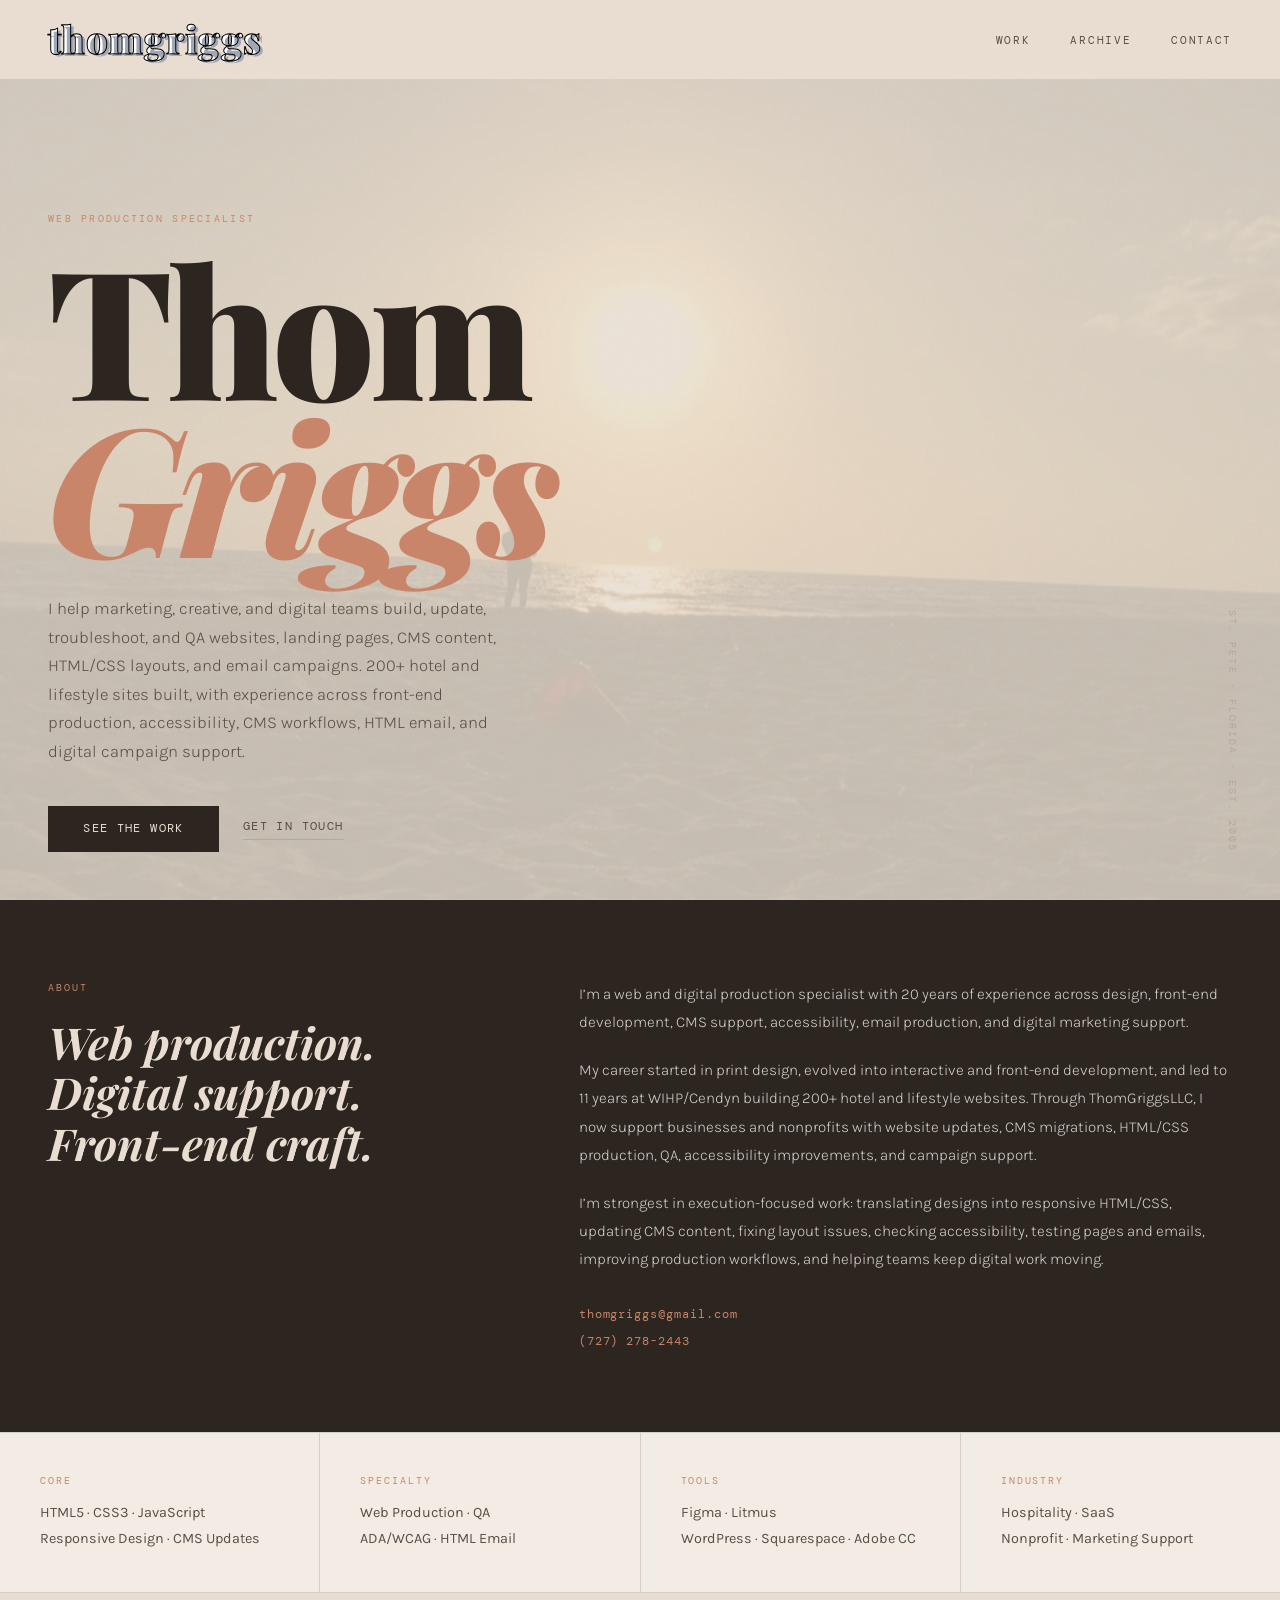
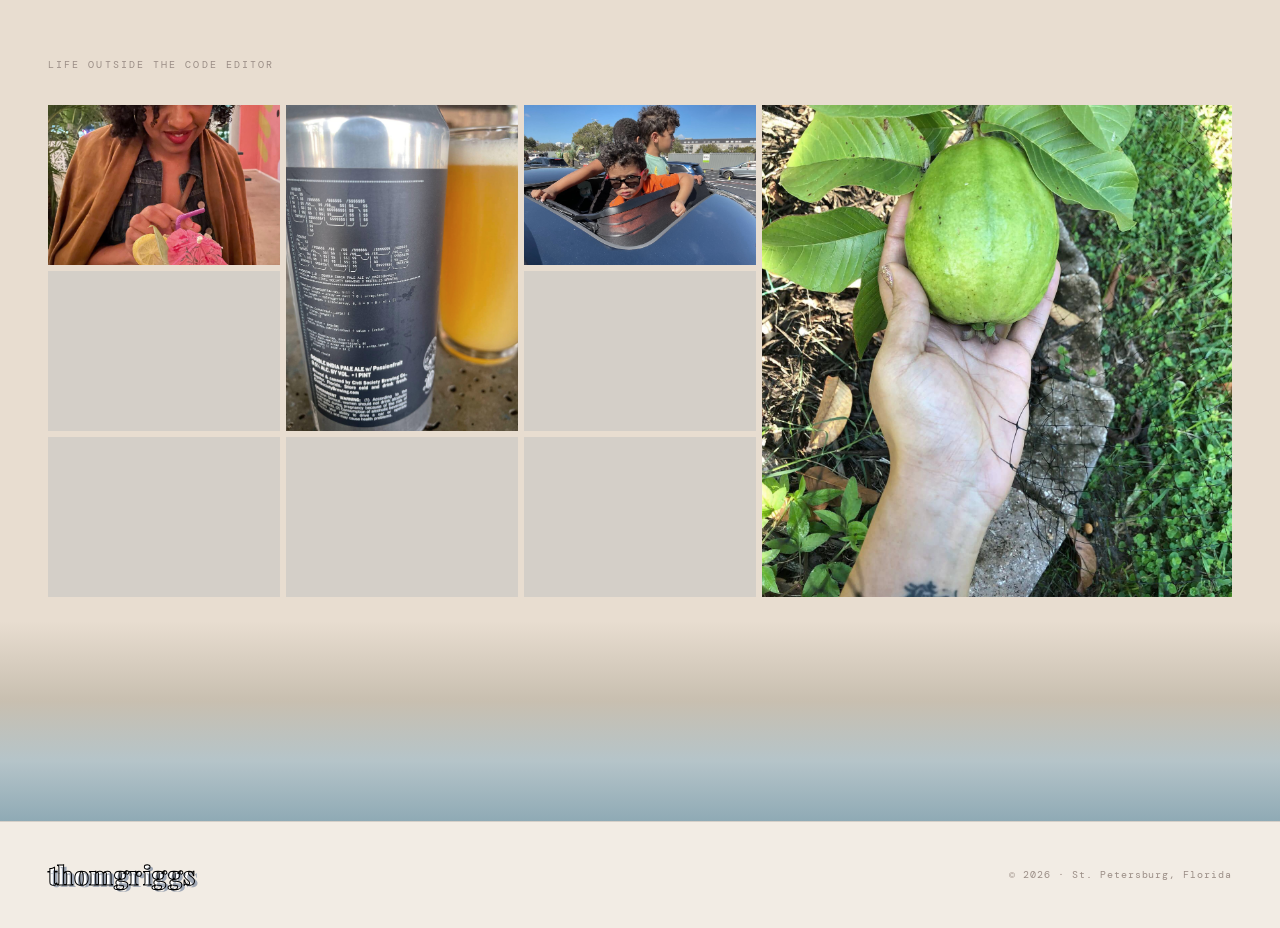
==== commit 4d95e2aa: "Update portfolio positioning copy" ====
--- a/index.html
+++ b/index.html
@@ -1,4 +1,4 @@
-<!DOCTYPE html><html lang="en"> <head><meta charset="UTF-8"><meta name="viewport" content="width=device-width, initial-scale=1.0"><meta name="description" content="Thomas Griggs — UX Engineer &#38; Digital Producer based in St. Petersburg, FL. 200+ hotel and lifestyle sites across 20 years bridging design and code."><title>thomgriggs — UX Engineer &amp; Digital Producer</title><link rel="canonical" href="https://thomgriggs.com/"><meta name="robots" content="index, follow"><meta property="og:type" content="website"><meta property="og:site_name" content="thomgriggs"><meta property="og:title" content="Thom Griggs | UX Engineer &amp; Digital Producer"><meta property="og:description" content="UX Engineer and Digital Producer in St. Petersburg, Florida. 20 years of responsive front-end, accessibility, hospitality, SaaS, and digital production work."><meta property="og:url" content="https://thomgriggs.com/"><meta property="og:image" content="https://thomgriggs.com/images/spotlight-projects/tbcommunitydesign.png"><meta name="twitter:card" content="summary_large_image"><meta name="twitter:title" content="Thom Griggs | UX Engineer &amp; Digital Producer"><meta name="twitter:description" content="Responsive front-end, accessibility, and digital production work by Thom Griggs."><meta name="twitter:image" content="https://thomgriggs.com/images/spotlight-projects/tbcommunitydesign.png"><script type="application/ld+json">{"@context":"https://schema.org","@type":"Person","name":"Thom Griggs","alternateName":"Thomas Griggs","url":"https://thomgriggs.com/","email":"mailto:thomgriggs@gmail.com","telephone":"+1-727-278-2443","address":{"@type":"PostalAddress","addressLocality":"St. Petersburg","addressRegion":"FL","addressCountry":"US"},"jobTitle":"UX Engineer and Digital Producer","knowsAbout":["Front-end development","UX engineering","Digital production","Responsive web design","Accessibility","HTML email","Hospitality websites"],"sameAs":["https://www.linkedin.com/in/thomgriggs","https://github.com/thomgriggs"]}</script><script type="application/ld+json">{"@context":"https://schema.org","@type":"WebSite","name":"thomgriggs","url":"https://thomgriggs.com/","description":"Portfolio of Thom Griggs, a UX Engineer and Digital Producer in St. Petersburg, Florida."}</script><link rel="icon" type="image/svg+xml" href="/favicon.svg"><link rel="preconnect" href="https://fonts.googleapis.com"><link rel="preconnect" href="https://fonts.gstatic.com" crossorigin><link rel="stylesheet" href="/_astro/BaseLayout.C7Eo-kTZ.css">
-<link rel="stylesheet" href="/_astro/index@_@astro.DOmVCmca.css"></head> <body> <a href="#main" class="skip-link">Skip to main content</a> <nav class="site-nav" id="site-nav"> <a href="/" class="nav-logo" aria-label="thomgriggs home">thomgriggs</a> <ul class="nav-links"> <li><a href="/work">Work</a></li> <li><a href="/archive">Archive</a></li> <li><a href="mailto:thomgriggs@gmail.com">Contact</a></li> </ul> <button class="nav-hamburger" id="nav-hamburger" aria-label="Open menu" aria-expanded="false" aria-controls="nav-dialog"> <span></span><span></span><span></span> </button> </nav> <dialog class="nav-dialog" id="nav-dialog" aria-label="Site navigation"> <div class="nav-dialog-inner"> <button class="nav-dialog-close" id="nav-dialog-close" aria-label="Close menu">&times;</button> <nav class="nav-dialog-links" aria-label="Mobile navigation"> <a href="/" aria-current="page">Home</a> <a href="/work">Work</a> <a href="/archive">Archive</a> <a href="mailto:thomgriggs@gmail.com">Contact</a> </nav> <p class="nav-dialog-sub">St. Pete &middot; Florida &middot; Est. 2005</p> </div> </dialog> <main id="main" tabindex="-1">  <section class="hero noise-overlay" data-astro-cid-j7pv25f6> <video autoplay muted loop playsinline class="hero-video-bg" aria-hidden="true" aria-label="Background video" data-astro-cid-j7pv25f6> <source src="/videos/video.webm" type="video/webm" data-astro-cid-j7pv25f6> <source src="/videos/video.mp4" type="video/mp4" data-astro-cid-j7pv25f6> </video> <div class="hero-inner" data-astro-cid-j7pv25f6> <p class="eyebrow anim-1" data-astro-cid-j7pv25f6><span id="title-rotator" aria-live="polite" aria-atomic="true" data-astro-cid-j7pv25f6>UX Engineer</span></p> <h1 class="hero-name anim-2" data-astro-cid-j7pv25f6>Thom<br data-astro-cid-j7pv25f6><em data-astro-cid-j7pv25f6>Griggs</em></h1> <p class="hero-desc anim-3" data-astro-cid-j7pv25f6>
-UX Engineer and Digital Producer living at the intersection of design and code. 200+ hotel and lifestyle sites built. I don't just build what I'm handed — I build the system that makes it better next time.
-</p> <div class="hero-cta anim-4" data-astro-cid-j7pv25f6> <a href="/work" class="btn-primary" data-astro-cid-j7pv25f6>See the work</a> <a href="mailto:thomgriggs@gmail.com" class="btn-ghost" data-astro-cid-j7pv25f6>Get in touch</a> </div> </div> <span class="hero-location anim-5" data-astro-cid-j7pv25f6>St. Pete · Florida · Est. 2005</span> </section> <section class="about-strip" data-astro-cid-j7pv25f6> <div class="about-left" data-astro-cid-j7pv25f6> <p class="about-label" data-astro-cid-j7pv25f6>About</p> <h2 class="about-heading" data-astro-cid-j7pv25f6>UX Engineer.<br data-astro-cid-j7pv25f6>Digital Producer.<br data-astro-cid-j7pv25f6><em data-astro-cid-j7pv25f6>Still both.</em></h2> </div> <div class="about-right" data-astro-cid-j7pv25f6> <div class="about-body" data-astro-cid-j7pv25f6> <p data-astro-cid-j7pv25f6>I'm a UX Engineer and Digital Producer with 20 years of experience living at the intersection of design and code. My career started in print design, evolved into interactive and front-end development, and led to 11 years at WIHP/Cendyn building 200+ hotel and lifestyle websites — each one bespoke, each one a chance to push the craft further.</p> <p data-astro-cid-j7pv25f6>I don't just build what I'm handed. I think about why it should work the way it does, and how to make it easier to build next time. I've built Sass frameworks, component libraries, and multi-brand CSS architectures — not because it was asked for, but because it made everything downstream better.</p> <p data-astro-cid-j7pv25f6>I specialize in translating designs into pixel-perfect, accessible, responsive code. I spot friction in a production process and build the system that removes it.</p> </div> <div class="about-contact" data-astro-cid-j7pv25f6> <a href="mailto:thomgriggs@gmail.com" data-astro-cid-j7pv25f6>thomgriggs@gmail.com</a> <a href="tel:7272782443" data-astro-cid-j7pv25f6>(727) 278-2443</a> </div> </div> </section> <section class="skills-strip" data-astro-cid-j7pv25f6> <div class="skill-item" data-astro-cid-j7pv25f6><p class="skill-label" data-astro-cid-j7pv25f6>Core</p><p class="skill-list" data-astro-cid-j7pv25f6>HTML5 · CSS3 · JavaScript<br data-astro-cid-j7pv25f6>Sass · Responsive Design</p></div> <div class="skill-item" data-astro-cid-j7pv25f6><p class="skill-label" data-astro-cid-j7pv25f6>Specialty</p><p class="skill-list" data-astro-cid-j7pv25f6>ADA / WCAG Compliance<br data-astro-cid-j7pv25f6>HTML Email · Litmus</p></div> <div class="skill-item" data-astro-cid-j7pv25f6><p class="skill-label" data-astro-cid-j7pv25f6>Tools</p><p class="skill-list" data-astro-cid-j7pv25f6>Figma · Photoshop<br data-astro-cid-j7pv25f6>Litmus · Adobe CC</p></div> <div class="skill-item" data-astro-cid-j7pv25f6><p class="skill-label" data-astro-cid-j7pv25f6>Industry</p><p class="skill-list" data-astro-cid-j7pv25f6>Hospitality · SaaS<br data-astro-cid-j7pv25f6>CMS Architecture · Print</p></div> </section> <section class="photo-section" data-astro-cid-j7pv25f6> <p class="photo-label" data-astro-cid-j7pv25f6>Life outside the code editor</p> <div class="photo-grid" id="photo-grid" role="list" aria-label="Photo gallery" data-astro-cid-j7pv25f6> <div class="photo-cell" role="listitem" style="grid-column:span 1;grid-row:span 1;" data-photo="0" data-astro-cid-j7pv25f6> <img src="/images/family/IMG_4986.jpeg" alt="" loading="lazy" decoding="async" data-astro-cid-j7pv25f6> <div class="cell-overlay" data-astro-cid-j7pv25f6> <button class="cell-zoom" aria-label="View fullscreen" data-astro-cid-j7pv25f6> <svg width="16" height="16" viewBox="0 0 24 24" fill="none" stroke="currentColor" stroke-width="2.5" data-astro-cid-j7pv25f6> <path d="M8 3H5a2 2 0 0 0-2 2v3m18 0V5a2 2 0 0 0-2-2h-3m0 18h3a2 2 0 0 0 2-2v-3M3 16v3a2 2 0 0 0 2 2h3" data-astro-cid-j7pv25f6></path> </svg> </button> </div> </div><div class="photo-cell" role="listitem" style="grid-column:span 1;grid-row:span 2;" data-photo="1" data-astro-cid-j7pv25f6> <img src="/images/family/IMG_6388.jpeg" alt="" loading="lazy" decoding="async" data-astro-cid-j7pv25f6> <div class="cell-overlay" data-astro-cid-j7pv25f6> <button class="cell-zoom" aria-label="View fullscreen" data-astro-cid-j7pv25f6> <svg width="16" height="16" viewBox="0 0 24 24" fill="none" stroke="currentColor" stroke-width="2.5" data-astro-cid-j7pv25f6> <path d="M8 3H5a2 2 0 0 0-2 2v3m18 0V5a2 2 0 0 0-2-2h-3m0 18h3a2 2 0 0 0 2-2v-3M3 16v3a2 2 0 0 0 2 2h3" data-astro-cid-j7pv25f6></path> </svg> </button> </div> </div><div class="photo-cell" role="listitem" style="grid-column:span 1;grid-row:span 1;" data-photo="2" data-astro-cid-j7pv25f6> <img src="/images/family/IMG_5023.jpeg" alt="" loading="lazy" decoding="async" data-astro-cid-j7pv25f6> <div class="cell-overlay" data-astro-cid-j7pv25f6> <button class="cell-zoom" aria-label="View fullscreen" data-astro-cid-j7pv25f6> <svg width="16" height="16" viewBox="0 0 24 24" fill="none" stroke="currentColor" stroke-width="2.5" data-astro-cid-j7pv25f6> <path d="M8 3H5a2 2 0 0 0-2 2v3m18 0V5a2 2 0 0 0-2-2h-3m0 18h3a2 2 0 0 0 2-2v-3M3 16v3a2 2 0 0 0 2 2h3" data-astro-cid-j7pv25f6></path> </svg> </button> </div> </div><div class="photo-cell" role="listitem" style="grid-column:span 2;grid-row:span 3;" data-photo="3" data-astro-cid-j7pv25f6> <img src="/images/family/IMG_2985.jpeg" alt="" loading="lazy" decoding="async" data-astro-cid-j7pv25f6> <div class="cell-overlay" data-astro-cid-j7pv25f6> <button class="cell-zoom" aria-label="View fullscreen" data-astro-cid-j7pv25f6> <svg width="16" height="16" viewBox="0 0 24 24" fill="none" stroke="currentColor" stroke-width="2.5" data-astro-cid-j7pv25f6> <path d="M8 3H5a2 2 0 0 0-2 2v3m18 0V5a2 2 0 0 0-2-2h-3m0 18h3a2 2 0 0 0 2-2v-3M3 16v3a2 2 0 0 0 2 2h3" data-astro-cid-j7pv25f6></path> </svg> </button> </div> </div><div class="photo-cell" role="listitem" style="grid-column:span 1;grid-row:span 1;" data-photo="5" data-astro-cid-j7pv25f6> <img src="/images/family/IMG_4956.jpeg" alt="" loading="lazy" decoding="async" data-astro-cid-j7pv25f6> <div class="cell-overlay" data-astro-cid-j7pv25f6> <button class="cell-zoom" aria-label="View fullscreen" data-astro-cid-j7pv25f6> <svg width="16" height="16" viewBox="0 0 24 24" fill="none" stroke="currentColor" stroke-width="2.5" data-astro-cid-j7pv25f6> <path d="M8 3H5a2 2 0 0 0-2 2v3m18 0V5a2 2 0 0 0-2-2h-3m0 18h3a2 2 0 0 0 2-2v-3M3 16v3a2 2 0 0 0 2 2h3" data-astro-cid-j7pv25f6></path> </svg> </button> </div> </div><div class="photo-cell" role="listitem" style="grid-column:span 1;grid-row:span 1;" data-photo="6" data-astro-cid-j7pv25f6> <img src="/images/family/IMG_3224.jpeg" alt="" loading="lazy" decoding="async" data-astro-cid-j7pv25f6> <div class="cell-overlay" data-astro-cid-j7pv25f6> <button class="cell-zoom" aria-label="View fullscreen" data-astro-cid-j7pv25f6> <svg width="16" height="16" viewBox="0 0 24 24" fill="none" stroke="currentColor" stroke-width="2.5" data-astro-cid-j7pv25f6> <path d="M8 3H5a2 2 0 0 0-2 2v3m18 0V5a2 2 0 0 0-2-2h-3m0 18h3a2 2 0 0 0 2-2v-3M3 16v3a2 2 0 0 0 2 2h3" data-astro-cid-j7pv25f6></path> </svg> </button> </div> </div><div class="photo-cell" role="listitem" style="grid-column:span 1;grid-row:span 2;" data-photo="7" data-astro-cid-j7pv25f6> <img src="/images/family/IMG_2312.jpeg" alt="" loading="lazy" decoding="async" data-astro-cid-j7pv25f6> <div class="cell-overlay" data-astro-cid-j7pv25f6> <button class="cell-zoom" aria-label="View fullscreen" data-astro-cid-j7pv25f6> <svg width="16" height="16" viewBox="0 0 24 24" fill="none" stroke="currentColor" stroke-width="2.5" data-astro-cid-j7pv25f6> <path d="M8 3H5a2 2 0 0 0-2 2v3m18 0V5a2 2 0 0 0-2-2h-3m0 18h3a2 2 0 0 0 2-2v-3M3 16v3a2 2 0 0 0 2 2h3" data-astro-cid-j7pv25f6></path> </svg> </button> </div> </div><div class="photo-cell" role="listitem" style="grid-column:span 1;grid-row:span 1;" data-photo="8" data-astro-cid-j7pv25f6> <img src="/images/family/IMG_6339.jpeg" alt="" loading="lazy" decoding="async" data-astro-cid-j7pv25f6> <div class="cell-overlay" data-astro-cid-j7pv25f6> <button class="cell-zoom" aria-label="View fullscreen" data-astro-cid-j7pv25f6> <svg width="16" height="16" viewBox="0 0 24 24" fill="none" stroke="currentColor" stroke-width="2.5" data-astro-cid-j7pv25f6> <path d="M8 3H5a2 2 0 0 0-2 2v3m18 0V5a2 2 0 0 0-2-2h-3m0 18h3a2 2 0 0 0 2-2v-3M3 16v3a2 2 0 0 0 2 2h3" data-astro-cid-j7pv25f6></path> </svg> </button> </div> </div><div class="photo-cell" role="listitem" style="grid-column:span 1;grid-row:span 1;" data-photo="9" data-astro-cid-j7pv25f6> <img src="/images/family/IMG_3421.jpeg" alt="" loading="lazy" decoding="async" data-astro-cid-j7pv25f6> <div class="cell-overlay" data-astro-cid-j7pv25f6> <button class="cell-zoom" aria-label="View fullscreen" data-astro-cid-j7pv25f6> <svg width="16" height="16" viewBox="0 0 24 24" fill="none" stroke="currentColor" stroke-width="2.5" data-astro-cid-j7pv25f6> <path d="M8 3H5a2 2 0 0 0-2 2v3m18 0V5a2 2 0 0 0-2-2h-3m0 18h3a2 2 0 0 0 2-2v-3M3 16v3a2 2 0 0 0 2 2h3" data-astro-cid-j7pv25f6></path> </svg> </button> </div> </div><div class="photo-cell" role="listitem" style="grid-column:span 1;grid-row:span 1;" data-photo="10" data-astro-cid-j7pv25f6> <img src="/images/family/IMG_2159.jpeg" alt="" loading="lazy" decoding="async" data-astro-cid-j7pv25f6> <div class="cell-overlay" data-astro-cid-j7pv25f6> <button class="cell-zoom" aria-label="View fullscreen" data-astro-cid-j7pv25f6> <svg width="16" height="16" viewBox="0 0 24 24" fill="none" stroke="currentColor" stroke-width="2.5" data-astro-cid-j7pv25f6> <path d="M8 3H5a2 2 0 0 0-2 2v3m18 0V5a2 2 0 0 0-2-2h-3m0 18h3a2 2 0 0 0 2-2v-3M3 16v3a2 2 0 0 0 2 2h3" data-astro-cid-j7pv25f6></path> </svg> </button> </div> </div><div class="photo-cell" role="listitem" style="grid-column:span 1;grid-row:span 1;" data-photo="11" data-astro-cid-j7pv25f6> <img src="/images/family/IMG_2217.jpeg" alt="" loading="lazy" decoding="async" data-astro-cid-j7pv25f6> <div class="cell-overlay" data-astro-cid-j7pv25f6> <button class="cell-zoom" aria-label="View fullscreen" data-astro-cid-j7pv25f6> <svg width="16" height="16" viewBox="0 0 24 24" fill="none" stroke="currentColor" stroke-width="2.5" data-astro-cid-j7pv25f6> <path d="M8 3H5a2 2 0 0 0-2 2v3m18 0V5a2 2 0 0 0-2-2h-3m0 18h3a2 2 0 0 0 2-2v-3M3 16v3a2 2 0 0 0 2 2h3" data-astro-cid-j7pv25f6></path> </svg> </button> </div> </div><div class="photo-cell" role="listitem" style="grid-column:span 1;grid-row:span 1;" data-photo="12" data-astro-cid-j7pv25f6> <img src="/images/family/IMG_2121.jpeg" alt="" loading="lazy" decoding="async" data-astro-cid-j7pv25f6> <div class="cell-overlay" data-astro-cid-j7pv25f6> <button class="cell-zoom" aria-label="View fullscreen" data-astro-cid-j7pv25f6> <svg width="16" height="16" viewBox="0 0 24 24" fill="none" stroke="currentColor" stroke-width="2.5" data-astro-cid-j7pv25f6> <path d="M8 3H5a2 2 0 0 0-2 2v3m18 0V5a2 2 0 0 0-2-2h-3m0 18h3a2 2 0 0 0 2-2v-3M3 16v3a2 2 0 0 0 2 2h3" data-astro-cid-j7pv25f6></path> </svg> </button> </div> </div><div class="photo-cell" role="listitem" style="grid-column:span 1;grid-row:span 1;" data-photo="13" data-astro-cid-j7pv25f6> <img src="/images/family/IMG_1486.jpeg" alt="" loading="lazy" decoding="async" data-astro-cid-j7pv25f6> <div class="cell-overlay" data-astro-cid-j7pv25f6> <button class="cell-zoom" aria-label="View fullscreen" data-astro-cid-j7pv25f6> <svg width="16" height="16" viewBox="0 0 24 24" fill="none" stroke="currentColor" stroke-width="2.5" data-astro-cid-j7pv25f6> <path d="M8 3H5a2 2 0 0 0-2 2v3m18 0V5a2 2 0 0 0-2-2h-3m0 18h3a2 2 0 0 0 2-2v-3M3 16v3a2 2 0 0 0 2 2h3" data-astro-cid-j7pv25f6></path> </svg> </button> </div> </div><div class="photo-cell" role="listitem" style="grid-column:span 1;grid-row:span 2;" data-photo="14" data-astro-cid-j7pv25f6> <img src="/images/family/IMG_1514.jpeg" alt="" loading="lazy" decoding="async" data-astro-cid-j7pv25f6> <div class="cell-overlay" data-astro-cid-j7pv25f6> <button class="cell-zoom" aria-label="View fullscreen" data-astro-cid-j7pv25f6> <svg width="16" height="16" viewBox="0 0 24 24" fill="none" stroke="currentColor" stroke-width="2.5" data-astro-cid-j7pv25f6> <path d="M8 3H5a2 2 0 0 0-2 2v3m18 0V5a2 2 0 0 0-2-2h-3m0 18h3a2 2 0 0 0 2-2v-3M3 16v3a2 2 0 0 0 2 2h3" data-astro-cid-j7pv25f6></path> </svg> </button> </div> </div><div class="photo-cell" role="listitem" style="grid-column:span 1;grid-row:span 1;" data-photo="15" data-astro-cid-j7pv25f6> <img src="/images/family/IMG_2112.jpeg" alt="" loading="lazy" decoding="async" data-astro-cid-j7pv25f6> <div class="cell-overlay" data-astro-cid-j7pv25f6> <button class="cell-zoom" aria-label="View fullscreen" data-astro-cid-j7pv25f6> <svg width="16" height="16" viewBox="0 0 24 24" fill="none" stroke="currentColor" stroke-width="2.5" data-astro-cid-j7pv25f6> <path d="M8 3H5a2 2 0 0 0-2 2v3m18 0V5a2 2 0 0 0-2-2h-3m0 18h3a2 2 0 0 0 2-2v-3M3 16v3a2 2 0 0 0 2 2h3" data-astro-cid-j7pv25f6></path> </svg> </button> </div> </div><div class="photo-cell" role="listitem" style="grid-column:span 2;grid-row:span 3;" data-photo="16" data-astro-cid-j7pv25f6> <img src="/images/family/IMG_1761.jpeg" alt="" loading="lazy" decoding="async" data-astro-cid-j7pv25f6> <div class="cell-overlay" data-astro-cid-j7pv25f6> <button class="cell-zoom" aria-label="View fullscreen" data-astro-cid-j7pv25f6> <svg width="16" height="16" viewBox="0 0 24 24" fill="none" stroke="currentColor" stroke-width="2.5" data-astro-cid-j7pv25f6> <path d="M8 3H5a2 2 0 0 0-2 2v3m18 0V5a2 2 0 0 0-2-2h-3m0 18h3a2 2 0 0 0 2-2v-3M3 16v3a2 2 0 0 0 2 2h3" data-astro-cid-j7pv25f6></path> </svg> </button> </div> </div><div class="photo-cell" role="listitem" style="grid-column:span 1;grid-row:span 1;" data-photo="18" data-astro-cid-j7pv25f6> <img src="/images/family/IMG_1325.jpeg" alt="" loading="lazy" decoding="async" data-astro-cid-j7pv25f6> <div class="cell-overlay" data-astro-cid-j7pv25f6> <button class="cell-zoom" aria-label="View fullscreen" data-astro-cid-j7pv25f6> <svg width="16" height="16" viewBox="0 0 24 24" fill="none" stroke="currentColor" stroke-width="2.5" data-astro-cid-j7pv25f6> <path d="M8 3H5a2 2 0 0 0-2 2v3m18 0V5a2 2 0 0 0-2-2h-3m0 18h3a2 2 0 0 0 2-2v-3M3 16v3a2 2 0 0 0 2 2h3" data-astro-cid-j7pv25f6></path> </svg> </button> </div> </div><div class="photo-cell" role="listitem" style="grid-column:span 1;grid-row:span 1;" data-photo="19" data-astro-cid-j7pv25f6> <img src="/images/family/IMG_0865.jpeg" alt="" loading="lazy" decoding="async" data-astro-cid-j7pv25f6> <div class="cell-overlay" data-astro-cid-j7pv25f6> <button class="cell-zoom" aria-label="View fullscreen" data-astro-cid-j7pv25f6> <svg width="16" height="16" viewBox="0 0 24 24" fill="none" stroke="currentColor" stroke-width="2.5" data-astro-cid-j7pv25f6> <path d="M8 3H5a2 2 0 0 0-2 2v3m18 0V5a2 2 0 0 0-2-2h-3m0 18h3a2 2 0 0 0 2-2v-3M3 16v3a2 2 0 0 0 2 2h3" data-astro-cid-j7pv25f6></path> </svg> </button> </div> </div><div class="photo-cell" role="listitem" style="grid-column:span 1;grid-row:span 1;" data-photo="20" data-astro-cid-j7pv25f6> <img src="/images/family/IMG_0677.jpeg" alt="" loading="lazy" decoding="async" data-astro-cid-j7pv25f6> <div class="cell-overlay" data-astro-cid-j7pv25f6> <button class="cell-zoom" aria-label="View fullscreen" data-astro-cid-j7pv25f6> <svg width="16" height="16" viewBox="0 0 24 24" fill="none" stroke="currentColor" stroke-width="2.5" data-astro-cid-j7pv25f6> <path d="M8 3H5a2 2 0 0 0-2 2v3m18 0V5a2 2 0 0 0-2-2h-3m0 18h3a2 2 0 0 0 2-2v-3M3 16v3a2 2 0 0 0 2 2h3" data-astro-cid-j7pv25f6></path> </svg> </button> </div> </div><div class="photo-cell" role="listitem" style="grid-column:span 1;grid-row:span 2;" data-photo="21" data-astro-cid-j7pv25f6> <img src="/images/family/IMG_0274.jpeg" alt="" loading="lazy" decoding="async" data-astro-cid-j7pv25f6> <div class="cell-overlay" data-astro-cid-j7pv25f6> <button class="cell-zoom" aria-label="View fullscreen" data-astro-cid-j7pv25f6> <svg width="16" height="16" viewBox="0 0 24 24" fill="none" stroke="currentColor" stroke-width="2.5" data-astro-cid-j7pv25f6> <path d="M8 3H5a2 2 0 0 0-2 2v3m18 0V5a2 2 0 0 0-2-2h-3m0 18h3a2 2 0 0 0 2-2v-3M3 16v3a2 2 0 0 0 2 2h3" data-astro-cid-j7pv25f6></path> </svg> </button> </div> </div><div class="photo-cell" role="listitem" style="grid-column:span 1;grid-row:span 1;" data-photo="22" data-astro-cid-j7pv25f6> <img src="/images/family/63503405597.jpeg" alt="" loading="lazy" decoding="async" data-astro-cid-j7pv25f6> <div class="cell-overlay" data-astro-cid-j7pv25f6> <button class="cell-zoom" aria-label="View fullscreen" data-astro-cid-j7pv25f6> <svg width="16" height="16" viewBox="0 0 24 24" fill="none" stroke="currentColor" stroke-width="2.5" data-astro-cid-j7pv25f6> <path d="M8 3H5a2 2 0 0 0-2 2v3m18 0V5a2 2 0 0 0-2-2h-3m0 18h3a2 2 0 0 0 2-2v-3M3 16v3a2 2 0 0 0 2 2h3" data-astro-cid-j7pv25f6></path> </svg> </button> </div> </div><div class="photo-cell" role="listitem" style="grid-column:span 1;grid-row:span 1;" data-photo="23" data-astro-cid-j7pv25f6> <img src="/images/family/IMG_0486.jpeg" alt="" loading="lazy" decoding="async" data-astro-cid-j7pv25f6> <div class="cell-overlay" data-astro-cid-j7pv25f6> <button class="cell-zoom" aria-label="View fullscreen" data-astro-cid-j7pv25f6> <svg width="16" height="16" viewBox="0 0 24 24" fill="none" stroke="currentColor" stroke-width="2.5" data-astro-cid-j7pv25f6> <path d="M8 3H5a2 2 0 0 0-2 2v3m18 0V5a2 2 0 0 0-2-2h-3m0 18h3a2 2 0 0 0 2-2v-3M3 16v3a2 2 0 0 0 2 2h3" data-astro-cid-j7pv25f6></path> </svg> </button> </div> </div><div class="photo-cell" role="listitem" style="grid-column:span 1;grid-row:span 1;" data-photo="24" data-astro-cid-j7pv25f6> <img src="/images/family/DE531413.jpeg" alt="" loading="lazy" decoding="async" data-astro-cid-j7pv25f6> <div class="cell-overlay" data-astro-cid-j7pv25f6> <button class="cell-zoom" aria-label="View fullscreen" data-astro-cid-j7pv25f6> <svg width="16" height="16" viewBox="0 0 24 24" fill="none" stroke="currentColor" stroke-width="2.5" data-astro-cid-j7pv25f6> <path d="M8 3H5a2 2 0 0 0-2 2v3m18 0V5a2 2 0 0 0-2-2h-3m0 18h3a2 2 0 0 0 2-2v-3M3 16v3a2 2 0 0 0 2 2h3" data-astro-cid-j7pv25f6></path> </svg> </button> </div> </div> </div> </section> <div class="lightbox" id="lightbox" aria-hidden="true" data-astro-cid-j7pv25f6> <button class="lb-close" id="lb-close" aria-label="Close" data-astro-cid-j7pv25f6> <svg width="18" height="18" viewBox="0 0 24 24" fill="none" stroke="currentColor" stroke-width="2" data-astro-cid-j7pv25f6><line x1="18" y1="6" x2="6" y2="18" data-astro-cid-j7pv25f6></line><line x1="6" y1="6" x2="18" y2="18" data-astro-cid-j7pv25f6></line></svg> </button> <button class="lb-prev" id="lb-prev" aria-label="Previous" data-astro-cid-j7pv25f6>&#8592;</button> <button class="lb-next" id="lb-next" aria-label="Next" data-astro-cid-j7pv25f6>&#8594;</button> <figure class="lb-figure" data-astro-cid-j7pv25f6><img src="" alt="" id="lb-img" data-astro-cid-j7pv25f6></figure> <p class="lb-counter" id="lb-counter" data-astro-cid-j7pv25f6></p> </div> <div class="bottom-horizon" data-astro-cid-j7pv25f6></div>  </main> <footer class="site-footer"> <a href="/" class="nav-logo footer-logo-mark" aria-label="thomgriggs home">thomgriggs</a> <span class="footer-copy">© 2026 · St. Petersburg, Florida</span> </footer> <script type="module">const s=document.getElementById("site-nav");s&&window.addEventListener("scroll",()=>{s.classList.toggle("scrolled",window.scrollY>40)},{passive:!0});const n=document.getElementById("nav-hamburger"),e=document.getElementById("nav-dialog"),c=document.getElementById("nav-dialog-close");function d(){e.showModal(),n.setAttribute("aria-expanded","true"),document.body.style.overflow="hidden",setTimeout(()=>e.querySelector("a")?.focus(),50)}function o(){e.classList.add("closing"),setTimeout(()=>{e.close(),e.classList.remove("closing"),n.setAttribute("aria-expanded","false"),document.body.style.overflow="",n.focus()},280)}n?.addEventListener("click",d);c?.addEventListener("click",o);e?.addEventListener("click",t=>{t.target===e&&o()});e?.addEventListener("cancel",t=>{t.preventDefault(),o()});e?.querySelectorAll("a").forEach(t=>t.addEventListener("click",()=>o()));</script> </body> </html>  <script type="module">const I=document.getElementById("site-nav");window.addEventListener("scroll",()=>{I&&I.classList.toggle("scrolled",window.scrollY>40)},{passive:!0});document.querySelector(".hero-video-bg")?.play().catch(()=>{});const m=["UX Engineer","Digital Producer","Front-End Developer","ADA/WCAG Specialist","CSS Architect"];let a=0;const c=document.getElementById("title-rotator");c&&setInterval(()=>{c.classList.add("out"),setTimeout(()=>{a=(a+1)%m.length,c.textContent=m[a],c.classList.remove("out")},370)},3200);const t=["IMG_4986.jpeg","IMG_6388.jpeg","IMG_5023.jpeg","IMG_2985.jpeg","IMG_4966.jpeg","IMG_4956.jpeg","IMG_3224.jpeg","IMG_2312.jpeg","IMG_6339.jpeg","IMG_3421.jpeg","IMG_2159.jpeg","IMG_2217.jpeg","IMG_2121.jpeg","IMG_1486.jpeg","IMG_1514.jpeg","IMG_2112.jpeg","IMG_1761.jpeg","IMG_1651.jpeg","IMG_1325.jpeg","IMG_0865.jpeg","IMG_0677.jpeg","IMG_0274.jpeg","63503405597.jpeg","IMG_0486.jpeg","DE531413.jpeg","67106646605.jpeg","761924FE.jpeg","65827132969.jpeg","57730964119.jpeg","56372490234.jpeg"].map(e=>"/images/family/"+e),s=Array.from(document.querySelectorAll(".photo-cell")),r=s.map(e=>parseInt(e.dataset.photo)||0);function u(e){const n=s[e].querySelector("img");n&&(n.classList.add("fading"),setTimeout(()=>{r[e]=(r[e]+s.length)%t.length,n.src=t[r[e]],n.onload=()=>n.classList.remove("fading"),n.onerror=()=>n.classList.remove("fading")},460))}let g=0,j=setInterval(()=>{u(g%s.length),g++},1800);const l=document.getElementById("lightbox"),h=document.getElementById("lb-img"),i=document.getElementById("lb-counter");let o=0;function f(e){o=(e%t.length+t.length)%t.length,h.src=t[o],i&&(i.textContent=o+1+" / "+t.length),l.classList.add("open"),l.setAttribute("aria-hidden","false"),document.body.style.overflow="hidden",clearInterval(j)}function p(){l.classList.remove("open"),l.setAttribute("aria-hidden","true"),document.body.style.overflow="",j=setInterval(()=>{u(g%s.length),g++},1800)}function d(e){o=(o+e+t.length)%t.length,h.src=t[o],i&&(i.textContent=o+1+" / "+t.length)}s.forEach((e,n)=>e.addEventListener("click",()=>f(r[n])));document.getElementById("lb-close")?.addEventListener("click",p);document.getElementById("lb-prev")?.addEventListener("click",()=>d(-1));document.getElementById("lb-next")?.addEventListener("click",()=>d(1));l?.addEventListener("click",e=>{e.target===l&&p()});document.addEventListener("keydown",e=>{l?.classList.contains("open")&&(e.key==="Escape"&&p(),e.key==="ArrowLeft"&&d(-1),e.key==="ArrowRight"&&d(1))});</script>
+<!DOCTYPE html><html lang="en"> <head><meta charset="UTF-8"><meta name="viewport" content="width=device-width, initial-scale=1.0"><meta name="description" content="Thom Griggs — web production specialist and digital producer in St. Petersburg, FL. CMS updates, HTML/CSS, accessibility, HTML email, QA, and 200+ hotel and lifestyle sites."><title>thomgriggs — UX Engineer &amp; Digital Producer</title><link rel="canonical" href="https://thomgriggs.com/"><meta name="robots" content="index, follow"><meta property="og:type" content="website"><meta property="og:site_name" content="thomgriggs"><meta property="og:title" content="Thom Griggs | Web Production Specialist"><meta property="og:description" content="Web production specialist and digital producer in St. Petersburg, Florida. CMS updates, HTML/CSS, accessibility, HTML email, QA, and 200+ hotel and lifestyle sites."><meta property="og:url" content="https://thomgriggs.com/"><meta property="og:image" content="https://thomgriggs.com/images/spotlight-projects/tbcommunitydesign.png"><meta name="twitter:card" content="summary_large_image"><meta name="twitter:title" content="Thom Griggs | Web Production Specialist"><meta name="twitter:description" content="Web production, front-end support, accessibility, HTML email, CMS updates, and QA work by Thom Griggs."><meta name="twitter:image" content="https://thomgriggs.com/images/spotlight-projects/tbcommunitydesign.png"><script type="application/ld+json">{"@context":"https://schema.org","@type":"Person","name":"Thom Griggs","alternateName":"Thomas Griggs","url":"https://thomgriggs.com/","email":"mailto:thomgriggs@gmail.com","telephone":"+1-727-278-2443","address":{"@type":"PostalAddress","addressLocality":"St. Petersburg","addressRegion":"FL","addressCountry":"US"},"jobTitle":"Web Production Specialist and Digital Producer","knowsAbout":["Front-end development","Web production","Digital production","CMS support","Responsive web design","Accessibility","HTML email","Hospitality websites"],"sameAs":["https://www.linkedin.com/in/thomgriggs","https://github.com/thomgriggs"]}</script><script type="application/ld+json">{"@context":"https://schema.org","@type":"WebSite","name":"thomgriggs","url":"https://thomgriggs.com/","description":"Portfolio of Thom Griggs, a web production specialist and digital producer in St. Petersburg, Florida."}</script><link rel="icon" type="image/svg+xml" href="/favicon.svg"><link rel="preconnect" href="https://fonts.googleapis.com"><link rel="preconnect" href="https://fonts.gstatic.com" crossorigin><link rel="stylesheet" href="/_astro/BaseLayout.C7Eo-kTZ.css">
+<link rel="stylesheet" href="/_astro/index@_@astro.DOmVCmca.css"></head> <body> <a href="#main" class="skip-link">Skip to main content</a> <nav class="site-nav" id="site-nav"> <a href="/" class="nav-logo" aria-label="thomgriggs home">thomgriggs</a> <ul class="nav-links"> <li><a href="/work">Work</a></li> <li><a href="/archive">Archive</a></li> <li><a href="mailto:thomgriggs@gmail.com">Contact</a></li> </ul> <button class="nav-hamburger" id="nav-hamburger" aria-label="Open menu" aria-expanded="false" aria-controls="nav-dialog"> <span></span><span></span><span></span> </button> </nav> <dialog class="nav-dialog" id="nav-dialog" aria-label="Site navigation"> <div class="nav-dialog-inner"> <button class="nav-dialog-close" id="nav-dialog-close" aria-label="Close menu">&times;</button> <nav class="nav-dialog-links" aria-label="Mobile navigation"> <a href="/" aria-current="page">Home</a> <a href="/work">Work</a> <a href="/archive">Archive</a> <a href="mailto:thomgriggs@gmail.com">Contact</a> </nav> <p class="nav-dialog-sub">St. Pete &middot; Florida &middot; Est. 2005</p> </div> </dialog> <main id="main" tabindex="-1">  <section class="hero noise-overlay" data-astro-cid-j7pv25f6> <video autoplay muted loop playsinline class="hero-video-bg" aria-hidden="true" aria-label="Background video" data-astro-cid-j7pv25f6> <source src="/videos/video.webm" type="video/webm" data-astro-cid-j7pv25f6> <source src="/videos/video.mp4" type="video/mp4" data-astro-cid-j7pv25f6> </video> <div class="hero-inner" data-astro-cid-j7pv25f6> <p class="eyebrow anim-1" data-astro-cid-j7pv25f6><span id="title-rotator" aria-live="polite" aria-atomic="true" data-astro-cid-j7pv25f6>Web Production Specialist</span></p> <h1 class="hero-name anim-2" data-astro-cid-j7pv25f6>Thom<br data-astro-cid-j7pv25f6><em data-astro-cid-j7pv25f6>Griggs</em></h1> <p class="hero-desc anim-3" data-astro-cid-j7pv25f6>
+I help marketing, creative, and digital teams build, update, troubleshoot, and QA websites, landing pages, CMS content, HTML/CSS layouts, and email campaigns. 200+ hotel and lifestyle sites built, with experience across front-end production, accessibility, CMS workflows, HTML email, and digital campaign support.
+</p> <div class="hero-cta anim-4" data-astro-cid-j7pv25f6> <a href="/work" class="btn-primary" data-astro-cid-j7pv25f6>See the work</a> <a href="mailto:thomgriggs@gmail.com" class="btn-ghost" data-astro-cid-j7pv25f6>Get in touch</a> </div> </div> <span class="hero-location anim-5" data-astro-cid-j7pv25f6>St. Pete · Florida · Est. 2005</span> </section> <section class="about-strip" data-astro-cid-j7pv25f6> <div class="about-left" data-astro-cid-j7pv25f6> <p class="about-label" data-astro-cid-j7pv25f6>About</p> <h2 class="about-heading" data-astro-cid-j7pv25f6>Web production.<br data-astro-cid-j7pv25f6>Digital support.<br data-astro-cid-j7pv25f6><em data-astro-cid-j7pv25f6>Front-end craft.</em></h2> </div> <div class="about-right" data-astro-cid-j7pv25f6> <div class="about-body" data-astro-cid-j7pv25f6> <p data-astro-cid-j7pv25f6>I’m a web and digital production specialist with 20 years of experience across design, front-end development, CMS support, accessibility, email production, and digital marketing support.</p> <p data-astro-cid-j7pv25f6>My career started in print design, evolved into interactive and front-end development, and led to 11 years at WIHP/Cendyn building 200+ hotel and lifestyle websites. Through ThomGriggsLLC, I now support businesses and nonprofits with website updates, CMS migrations, HTML/CSS production, QA, accessibility improvements, and campaign support.</p> <p data-astro-cid-j7pv25f6>I’m strongest in execution-focused work: translating designs into responsive HTML/CSS, updating CMS content, fixing layout issues, checking accessibility, testing pages and emails, improving production workflows, and helping teams keep digital work moving.</p> </div> <div class="about-contact" data-astro-cid-j7pv25f6> <a href="mailto:thomgriggs@gmail.com" data-astro-cid-j7pv25f6>thomgriggs@gmail.com</a> <a href="tel:7272782443" data-astro-cid-j7pv25f6>(727) 278-2443</a> </div> </div> </section> <section class="skills-strip" data-astro-cid-j7pv25f6> <div class="skill-item" data-astro-cid-j7pv25f6><p class="skill-label" data-astro-cid-j7pv25f6>Core</p><p class="skill-list" data-astro-cid-j7pv25f6>HTML5 · CSS3 · JavaScript<br data-astro-cid-j7pv25f6>Responsive Design · CMS Updates</p></div> <div class="skill-item" data-astro-cid-j7pv25f6><p class="skill-label" data-astro-cid-j7pv25f6>Specialty</p><p class="skill-list" data-astro-cid-j7pv25f6>Web Production · QA<br data-astro-cid-j7pv25f6>ADA/WCAG · HTML Email</p></div> <div class="skill-item" data-astro-cid-j7pv25f6><p class="skill-label" data-astro-cid-j7pv25f6>Tools</p><p class="skill-list" data-astro-cid-j7pv25f6>Figma · Litmus<br data-astro-cid-j7pv25f6>WordPress · Squarespace · Adobe CC</p></div> <div class="skill-item" data-astro-cid-j7pv25f6><p class="skill-label" data-astro-cid-j7pv25f6>Industry</p><p class="skill-list" data-astro-cid-j7pv25f6>Hospitality · SaaS<br data-astro-cid-j7pv25f6>Nonprofit · Marketing Support</p></div> </section> <section class="photo-section" data-astro-cid-j7pv25f6> <p class="photo-label" data-astro-cid-j7pv25f6>Life outside the code editor</p> <div class="photo-grid" id="photo-grid" role="list" aria-label="Photo gallery" data-astro-cid-j7pv25f6> <div class="photo-cell" role="listitem" style="grid-column:span 1;grid-row:span 1;" data-photo="0" data-astro-cid-j7pv25f6> <img src="/images/family/IMG_4986.jpeg" alt="" loading="lazy" decoding="async" data-astro-cid-j7pv25f6> <div class="cell-overlay" data-astro-cid-j7pv25f6> <button class="cell-zoom" aria-label="View fullscreen" data-astro-cid-j7pv25f6> <svg width="16" height="16" viewBox="0 0 24 24" fill="none" stroke="currentColor" stroke-width="2.5" data-astro-cid-j7pv25f6> <path d="M8 3H5a2 2 0 0 0-2 2v3m18 0V5a2 2 0 0 0-2-2h-3m0 18h3a2 2 0 0 0 2-2v-3M3 16v3a2 2 0 0 0 2 2h3" data-astro-cid-j7pv25f6></path> </svg> </button> </div> </div><div class="photo-cell" role="listitem" style="grid-column:span 1;grid-row:span 2;" data-photo="1" data-astro-cid-j7pv25f6> <img src="/images/family/IMG_6388.jpeg" alt="" loading="lazy" decoding="async" data-astro-cid-j7pv25f6> <div class="cell-overlay" data-astro-cid-j7pv25f6> <button class="cell-zoom" aria-label="View fullscreen" data-astro-cid-j7pv25f6> <svg width="16" height="16" viewBox="0 0 24 24" fill="none" stroke="currentColor" stroke-width="2.5" data-astro-cid-j7pv25f6> <path d="M8 3H5a2 2 0 0 0-2 2v3m18 0V5a2 2 0 0 0-2-2h-3m0 18h3a2 2 0 0 0 2-2v-3M3 16v3a2 2 0 0 0 2 2h3" data-astro-cid-j7pv25f6></path> </svg> </button> </div> </div><div class="photo-cell" role="listitem" style="grid-column:span 1;grid-row:span 1;" data-photo="2" data-astro-cid-j7pv25f6> <img src="/images/family/IMG_5023.jpeg" alt="" loading="lazy" decoding="async" data-astro-cid-j7pv25f6> <div class="cell-overlay" data-astro-cid-j7pv25f6> <button class="cell-zoom" aria-label="View fullscreen" data-astro-cid-j7pv25f6> <svg width="16" height="16" viewBox="0 0 24 24" fill="none" stroke="currentColor" stroke-width="2.5" data-astro-cid-j7pv25f6> <path d="M8 3H5a2 2 0 0 0-2 2v3m18 0V5a2 2 0 0 0-2-2h-3m0 18h3a2 2 0 0 0 2-2v-3M3 16v3a2 2 0 0 0 2 2h3" data-astro-cid-j7pv25f6></path> </svg> </button> </div> </div><div class="photo-cell" role="listitem" style="grid-column:span 2;grid-row:span 3;" data-photo="3" data-astro-cid-j7pv25f6> <img src="/images/family/IMG_2985.jpeg" alt="" loading="lazy" decoding="async" data-astro-cid-j7pv25f6> <div class="cell-overlay" data-astro-cid-j7pv25f6> <button class="cell-zoom" aria-label="View fullscreen" data-astro-cid-j7pv25f6> <svg width="16" height="16" viewBox="0 0 24 24" fill="none" stroke="currentColor" stroke-width="2.5" data-astro-cid-j7pv25f6> <path d="M8 3H5a2 2 0 0 0-2 2v3m18 0V5a2 2 0 0 0-2-2h-3m0 18h3a2 2 0 0 0 2-2v-3M3 16v3a2 2 0 0 0 2 2h3" data-astro-cid-j7pv25f6></path> </svg> </button> </div> </div><div class="photo-cell" role="listitem" style="grid-column:span 1;grid-row:span 1;" data-photo="5" data-astro-cid-j7pv25f6> <img src="/images/family/IMG_4956.jpeg" alt="" loading="lazy" decoding="async" data-astro-cid-j7pv25f6> <div class="cell-overlay" data-astro-cid-j7pv25f6> <button class="cell-zoom" aria-label="View fullscreen" data-astro-cid-j7pv25f6> <svg width="16" height="16" viewBox="0 0 24 24" fill="none" stroke="currentColor" stroke-width="2.5" data-astro-cid-j7pv25f6> <path d="M8 3H5a2 2 0 0 0-2 2v3m18 0V5a2 2 0 0 0-2-2h-3m0 18h3a2 2 0 0 0 2-2v-3M3 16v3a2 2 0 0 0 2 2h3" data-astro-cid-j7pv25f6></path> </svg> </button> </div> </div><div class="photo-cell" role="listitem" style="grid-column:span 1;grid-row:span 1;" data-photo="6" data-astro-cid-j7pv25f6> <img src="/images/family/IMG_3224.jpeg" alt="" loading="lazy" decoding="async" data-astro-cid-j7pv25f6> <div class="cell-overlay" data-astro-cid-j7pv25f6> <button class="cell-zoom" aria-label="View fullscreen" data-astro-cid-j7pv25f6> <svg width="16" height="16" viewBox="0 0 24 24" fill="none" stroke="currentColor" stroke-width="2.5" data-astro-cid-j7pv25f6> <path d="M8 3H5a2 2 0 0 0-2 2v3m18 0V5a2 2 0 0 0-2-2h-3m0 18h3a2 2 0 0 0 2-2v-3M3 16v3a2 2 0 0 0 2 2h3" data-astro-cid-j7pv25f6></path> </svg> </button> </div> </div><div class="photo-cell" role="listitem" style="grid-column:span 1;grid-row:span 2;" data-photo="7" data-astro-cid-j7pv25f6> <img src="/images/family/IMG_2312.jpeg" alt="" loading="lazy" decoding="async" data-astro-cid-j7pv25f6> <div class="cell-overlay" data-astro-cid-j7pv25f6> <button class="cell-zoom" aria-label="View fullscreen" data-astro-cid-j7pv25f6> <svg width="16" height="16" viewBox="0 0 24 24" fill="none" stroke="currentColor" stroke-width="2.5" data-astro-cid-j7pv25f6> <path d="M8 3H5a2 2 0 0 0-2 2v3m18 0V5a2 2 0 0 0-2-2h-3m0 18h3a2 2 0 0 0 2-2v-3M3 16v3a2 2 0 0 0 2 2h3" data-astro-cid-j7pv25f6></path> </svg> </button> </div> </div><div class="photo-cell" role="listitem" style="grid-column:span 1;grid-row:span 1;" data-photo="8" data-astro-cid-j7pv25f6> <img src="/images/family/IMG_6339.jpeg" alt="" loading="lazy" decoding="async" data-astro-cid-j7pv25f6> <div class="cell-overlay" data-astro-cid-j7pv25f6> <button class="cell-zoom" aria-label="View fullscreen" data-astro-cid-j7pv25f6> <svg width="16" height="16" viewBox="0 0 24 24" fill="none" stroke="currentColor" stroke-width="2.5" data-astro-cid-j7pv25f6> <path d="M8 3H5a2 2 0 0 0-2 2v3m18 0V5a2 2 0 0 0-2-2h-3m0 18h3a2 2 0 0 0 2-2v-3M3 16v3a2 2 0 0 0 2 2h3" data-astro-cid-j7pv25f6></path> </svg> </button> </div> </div><div class="photo-cell" role="listitem" style="grid-column:span 1;grid-row:span 1;" data-photo="9" data-astro-cid-j7pv25f6> <img src="/images/family/IMG_3421.jpeg" alt="" loading="lazy" decoding="async" data-astro-cid-j7pv25f6> <div class="cell-overlay" data-astro-cid-j7pv25f6> <button class="cell-zoom" aria-label="View fullscreen" data-astro-cid-j7pv25f6> <svg width="16" height="16" viewBox="0 0 24 24" fill="none" stroke="currentColor" stroke-width="2.5" data-astro-cid-j7pv25f6> <path d="M8 3H5a2 2 0 0 0-2 2v3m18 0V5a2 2 0 0 0-2-2h-3m0 18h3a2 2 0 0 0 2-2v-3M3 16v3a2 2 0 0 0 2 2h3" data-astro-cid-j7pv25f6></path> </svg> </button> </div> </div><div class="photo-cell" role="listitem" style="grid-column:span 1;grid-row:span 1;" data-photo="10" data-astro-cid-j7pv25f6> <img src="/images/family/IMG_2159.jpeg" alt="" loading="lazy" decoding="async" data-astro-cid-j7pv25f6> <div class="cell-overlay" data-astro-cid-j7pv25f6> <button class="cell-zoom" aria-label="View fullscreen" data-astro-cid-j7pv25f6> <svg width="16" height="16" viewBox="0 0 24 24" fill="none" stroke="currentColor" stroke-width="2.5" data-astro-cid-j7pv25f6> <path d="M8 3H5a2 2 0 0 0-2 2v3m18 0V5a2 2 0 0 0-2-2h-3m0 18h3a2 2 0 0 0 2-2v-3M3 16v3a2 2 0 0 0 2 2h3" data-astro-cid-j7pv25f6></path> </svg> </button> </div> </div><div class="photo-cell" role="listitem" style="grid-column:span 1;grid-row:span 1;" data-photo="11" data-astro-cid-j7pv25f6> <img src="/images/family/IMG_2217.jpeg" alt="" loading="lazy" decoding="async" data-astro-cid-j7pv25f6> <div class="cell-overlay" data-astro-cid-j7pv25f6> <button class="cell-zoom" aria-label="View fullscreen" data-astro-cid-j7pv25f6> <svg width="16" height="16" viewBox="0 0 24 24" fill="none" stroke="currentColor" stroke-width="2.5" data-astro-cid-j7pv25f6> <path d="M8 3H5a2 2 0 0 0-2 2v3m18 0V5a2 2 0 0 0-2-2h-3m0 18h3a2 2 0 0 0 2-2v-3M3 16v3a2 2 0 0 0 2 2h3" data-astro-cid-j7pv25f6></path> </svg> </button> </div> </div><div class="photo-cell" role="listitem" style="grid-column:span 1;grid-row:span 1;" data-photo="12" data-astro-cid-j7pv25f6> <img src="/images/family/IMG_2121.jpeg" alt="" loading="lazy" decoding="async" data-astro-cid-j7pv25f6> <div class="cell-overlay" data-astro-cid-j7pv25f6> <button class="cell-zoom" aria-label="View fullscreen" data-astro-cid-j7pv25f6> <svg width="16" height="16" viewBox="0 0 24 24" fill="none" stroke="currentColor" stroke-width="2.5" data-astro-cid-j7pv25f6> <path d="M8 3H5a2 2 0 0 0-2 2v3m18 0V5a2 2 0 0 0-2-2h-3m0 18h3a2 2 0 0 0 2-2v-3M3 16v3a2 2 0 0 0 2 2h3" data-astro-cid-j7pv25f6></path> </svg> </button> </div> </div><div class="photo-cell" role="listitem" style="grid-column:span 1;grid-row:span 1;" data-photo="13" data-astro-cid-j7pv25f6> <img src="/images/family/IMG_1486.jpeg" alt="" loading="lazy" decoding="async" data-astro-cid-j7pv25f6> <div class="cell-overlay" data-astro-cid-j7pv25f6> <button class="cell-zoom" aria-label="View fullscreen" data-astro-cid-j7pv25f6> <svg width="16" height="16" viewBox="0 0 24 24" fill="none" stroke="currentColor" stroke-width="2.5" data-astro-cid-j7pv25f6> <path d="M8 3H5a2 2 0 0 0-2 2v3m18 0V5a2 2 0 0 0-2-2h-3m0 18h3a2 2 0 0 0 2-2v-3M3 16v3a2 2 0 0 0 2 2h3" data-astro-cid-j7pv25f6></path> </svg> </button> </div> </div><div class="photo-cell" role="listitem" style="grid-column:span 1;grid-row:span 2;" data-photo="14" data-astro-cid-j7pv25f6> <img src="/images/family/IMG_1514.jpeg" alt="" loading="lazy" decoding="async" data-astro-cid-j7pv25f6> <div class="cell-overlay" data-astro-cid-j7pv25f6> <button class="cell-zoom" aria-label="View fullscreen" data-astro-cid-j7pv25f6> <svg width="16" height="16" viewBox="0 0 24 24" fill="none" stroke="currentColor" stroke-width="2.5" data-astro-cid-j7pv25f6> <path d="M8 3H5a2 2 0 0 0-2 2v3m18 0V5a2 2 0 0 0-2-2h-3m0 18h3a2 2 0 0 0 2-2v-3M3 16v3a2 2 0 0 0 2 2h3" data-astro-cid-j7pv25f6></path> </svg> </button> </div> </div><div class="photo-cell" role="listitem" style="grid-column:span 1;grid-row:span 1;" data-photo="15" data-astro-cid-j7pv25f6> <img src="/images/family/IMG_2112.jpeg" alt="" loading="lazy" decoding="async" data-astro-cid-j7pv25f6> <div class="cell-overlay" data-astro-cid-j7pv25f6> <button class="cell-zoom" aria-label="View fullscreen" data-astro-cid-j7pv25f6> <svg width="16" height="16" viewBox="0 0 24 24" fill="none" stroke="currentColor" stroke-width="2.5" data-astro-cid-j7pv25f6> <path d="M8 3H5a2 2 0 0 0-2 2v3m18 0V5a2 2 0 0 0-2-2h-3m0 18h3a2 2 0 0 0 2-2v-3M3 16v3a2 2 0 0 0 2 2h3" data-astro-cid-j7pv25f6></path> </svg> </button> </div> </div><div class="photo-cell" role="listitem" style="grid-column:span 2;grid-row:span 3;" data-photo="16" data-astro-cid-j7pv25f6> <img src="/images/family/IMG_1761.jpeg" alt="" loading="lazy" decoding="async" data-astro-cid-j7pv25f6> <div class="cell-overlay" data-astro-cid-j7pv25f6> <button class="cell-zoom" aria-label="View fullscreen" data-astro-cid-j7pv25f6> <svg width="16" height="16" viewBox="0 0 24 24" fill="none" stroke="currentColor" stroke-width="2.5" data-astro-cid-j7pv25f6> <path d="M8 3H5a2 2 0 0 0-2 2v3m18 0V5a2 2 0 0 0-2-2h-3m0 18h3a2 2 0 0 0 2-2v-3M3 16v3a2 2 0 0 0 2 2h3" data-astro-cid-j7pv25f6></path> </svg> </button> </div> </div><div class="photo-cell" role="listitem" style="grid-column:span 1;grid-row:span 1;" data-photo="18" data-astro-cid-j7pv25f6> <img src="/images/family/IMG_1325.jpeg" alt="" loading="lazy" decoding="async" data-astro-cid-j7pv25f6> <div class="cell-overlay" data-astro-cid-j7pv25f6> <button class="cell-zoom" aria-label="View fullscreen" data-astro-cid-j7pv25f6> <svg width="16" height="16" viewBox="0 0 24 24" fill="none" stroke="currentColor" stroke-width="2.5" data-astro-cid-j7pv25f6> <path d="M8 3H5a2 2 0 0 0-2 2v3m18 0V5a2 2 0 0 0-2-2h-3m0 18h3a2 2 0 0 0 2-2v-3M3 16v3a2 2 0 0 0 2 2h3" data-astro-cid-j7pv25f6></path> </svg> </button> </div> </div><div class="photo-cell" role="listitem" style="grid-column:span 1;grid-row:span 1;" data-photo="19" data-astro-cid-j7pv25f6> <img src="/images/family/IMG_0865.jpeg" alt="" loading="lazy" decoding="async" data-astro-cid-j7pv25f6> <div class="cell-overlay" data-astro-cid-j7pv25f6> <button class="cell-zoom" aria-label="View fullscreen" data-astro-cid-j7pv25f6> <svg width="16" height="16" viewBox="0 0 24 24" fill="none" stroke="currentColor" stroke-width="2.5" data-astro-cid-j7pv25f6> <path d="M8 3H5a2 2 0 0 0-2 2v3m18 0V5a2 2 0 0 0-2-2h-3m0 18h3a2 2 0 0 0 2-2v-3M3 16v3a2 2 0 0 0 2 2h3" data-astro-cid-j7pv25f6></path> </svg> </button> </div> </div><div class="photo-cell" role="listitem" style="grid-column:span 1;grid-row:span 1;" data-photo="20" data-astro-cid-j7pv25f6> <img src="/images/family/IMG_0677.jpeg" alt="" loading="lazy" decoding="async" data-astro-cid-j7pv25f6> <div class="cell-overlay" data-astro-cid-j7pv25f6> <button class="cell-zoom" aria-label="View fullscreen" data-astro-cid-j7pv25f6> <svg width="16" height="16" viewBox="0 0 24 24" fill="none" stroke="currentColor" stroke-width="2.5" data-astro-cid-j7pv25f6> <path d="M8 3H5a2 2 0 0 0-2 2v3m18 0V5a2 2 0 0 0-2-2h-3m0 18h3a2 2 0 0 0 2-2v-3M3 16v3a2 2 0 0 0 2 2h3" data-astro-cid-j7pv25f6></path> </svg> </button> </div> </div><div class="photo-cell" role="listitem" style="grid-column:span 1;grid-row:span 2;" data-photo="21" data-astro-cid-j7pv25f6> <img src="/images/family/IMG_0274.jpeg" alt="" loading="lazy" decoding="async" data-astro-cid-j7pv25f6> <div class="cell-overlay" data-astro-cid-j7pv25f6> <button class="cell-zoom" aria-label="View fullscreen" data-astro-cid-j7pv25f6> <svg width="16" height="16" viewBox="0 0 24 24" fill="none" stroke="currentColor" stroke-width="2.5" data-astro-cid-j7pv25f6> <path d="M8 3H5a2 2 0 0 0-2 2v3m18 0V5a2 2 0 0 0-2-2h-3m0 18h3a2 2 0 0 0 2-2v-3M3 16v3a2 2 0 0 0 2 2h3" data-astro-cid-j7pv25f6></path> </svg> </button> </div> </div><div class="photo-cell" role="listitem" style="grid-column:span 1;grid-row:span 1;" data-photo="22" data-astro-cid-j7pv25f6> <img src="/images/family/63503405597.jpeg" alt="" loading="lazy" decoding="async" data-astro-cid-j7pv25f6> <div class="cell-overlay" data-astro-cid-j7pv25f6> <button class="cell-zoom" aria-label="View fullscreen" data-astro-cid-j7pv25f6> <svg width="16" height="16" viewBox="0 0 24 24" fill="none" stroke="currentColor" stroke-width="2.5" data-astro-cid-j7pv25f6> <path d="M8 3H5a2 2 0 0 0-2 2v3m18 0V5a2 2 0 0 0-2-2h-3m0 18h3a2 2 0 0 0 2-2v-3M3 16v3a2 2 0 0 0 2 2h3" data-astro-cid-j7pv25f6></path> </svg> </button> </div> </div><div class="photo-cell" role="listitem" style="grid-column:span 1;grid-row:span 1;" data-photo="23" data-astro-cid-j7pv25f6> <img src="/images/family/IMG_0486.jpeg" alt="" loading="lazy" decoding="async" data-astro-cid-j7pv25f6> <div class="cell-overlay" data-astro-cid-j7pv25f6> <button class="cell-zoom" aria-label="View fullscreen" data-astro-cid-j7pv25f6> <svg width="16" height="16" viewBox="0 0 24 24" fill="none" stroke="currentColor" stroke-width="2.5" data-astro-cid-j7pv25f6> <path d="M8 3H5a2 2 0 0 0-2 2v3m18 0V5a2 2 0 0 0-2-2h-3m0 18h3a2 2 0 0 0 2-2v-3M3 16v3a2 2 0 0 0 2 2h3" data-astro-cid-j7pv25f6></path> </svg> </button> </div> </div><div class="photo-cell" role="listitem" style="grid-column:span 1;grid-row:span 1;" data-photo="24" data-astro-cid-j7pv25f6> <img src="/images/family/DE531413.jpeg" alt="" loading="lazy" decoding="async" data-astro-cid-j7pv25f6> <div class="cell-overlay" data-astro-cid-j7pv25f6> <button class="cell-zoom" aria-label="View fullscreen" data-astro-cid-j7pv25f6> <svg width="16" height="16" viewBox="0 0 24 24" fill="none" stroke="currentColor" stroke-width="2.5" data-astro-cid-j7pv25f6> <path d="M8 3H5a2 2 0 0 0-2 2v3m18 0V5a2 2 0 0 0-2-2h-3m0 18h3a2 2 0 0 0 2-2v-3M3 16v3a2 2 0 0 0 2 2h3" data-astro-cid-j7pv25f6></path> </svg> </button> </div> </div> </div> </section> <div class="lightbox" id="lightbox" aria-hidden="true" data-astro-cid-j7pv25f6> <button class="lb-close" id="lb-close" aria-label="Close" data-astro-cid-j7pv25f6> <svg width="18" height="18" viewBox="0 0 24 24" fill="none" stroke="currentColor" stroke-width="2" data-astro-cid-j7pv25f6><line x1="18" y1="6" x2="6" y2="18" data-astro-cid-j7pv25f6></line><line x1="6" y1="6" x2="18" y2="18" data-astro-cid-j7pv25f6></line></svg> </button> <button class="lb-prev" id="lb-prev" aria-label="Previous" data-astro-cid-j7pv25f6>&#8592;</button> <button class="lb-next" id="lb-next" aria-label="Next" data-astro-cid-j7pv25f6>&#8594;</button> <figure class="lb-figure" data-astro-cid-j7pv25f6><img src="" alt="" id="lb-img" data-astro-cid-j7pv25f6></figure> <p class="lb-counter" id="lb-counter" data-astro-cid-j7pv25f6></p> </div> <div class="bottom-horizon" data-astro-cid-j7pv25f6></div>  </main> <footer class="site-footer"> <a href="/" class="nav-logo footer-logo-mark" aria-label="thomgriggs home">thomgriggs</a> <span class="footer-copy">© 2026 · St. Petersburg, Florida</span> </footer> <script type="module">const s=document.getElementById("site-nav");s&&window.addEventListener("scroll",()=>{s.classList.toggle("scrolled",window.scrollY>40)},{passive:!0});const n=document.getElementById("nav-hamburger"),e=document.getElementById("nav-dialog"),c=document.getElementById("nav-dialog-close");function d(){e.showModal(),n.setAttribute("aria-expanded","true"),document.body.style.overflow="hidden",setTimeout(()=>e.querySelector("a")?.focus(),50)}function o(){e.classList.add("closing"),setTimeout(()=>{e.close(),e.classList.remove("closing"),n.setAttribute("aria-expanded","false"),document.body.style.overflow="",n.focus()},280)}n?.addEventListener("click",d);c?.addEventListener("click",o);e?.addEventListener("click",t=>{t.target===e&&o()});e?.addEventListener("cancel",t=>{t.preventDefault(),o()});e?.querySelectorAll("a").forEach(t=>t.addEventListener("click",()=>o()));</script> </body> </html>  <script type="module">const I=document.getElementById("site-nav");window.addEventListener("scroll",()=>{I&&I.classList.toggle("scrolled",window.scrollY>40)},{passive:!0});document.querySelector(".hero-video-bg")?.play().catch(()=>{});const m=["Web Production Specialist","Digital Producer","Front-End Developer","CMS & Content Support","HTML Email Developer","ADA/WCAG Specialist"];let a=0;const c=document.getElementById("title-rotator");c&&setInterval(()=>{c.classList.add("out"),setTimeout(()=>{a=(a+1)%m.length,c.textContent=m[a],c.classList.remove("out")},370)},3200);const t=["IMG_4986.jpeg","IMG_6388.jpeg","IMG_5023.jpeg","IMG_2985.jpeg","IMG_4966.jpeg","IMG_4956.jpeg","IMG_3224.jpeg","IMG_2312.jpeg","IMG_6339.jpeg","IMG_3421.jpeg","IMG_2159.jpeg","IMG_2217.jpeg","IMG_2121.jpeg","IMG_1486.jpeg","IMG_1514.jpeg","IMG_2112.jpeg","IMG_1761.jpeg","IMG_1651.jpeg","IMG_1325.jpeg","IMG_0865.jpeg","IMG_0677.jpeg","IMG_0274.jpeg","63503405597.jpeg","IMG_0486.jpeg","DE531413.jpeg","67106646605.jpeg","761924FE.jpeg","65827132969.jpeg","57730964119.jpeg","56372490234.jpeg"].map(e=>"/images/family/"+e),s=Array.from(document.querySelectorAll(".photo-cell")),r=s.map(e=>parseInt(e.dataset.photo)||0);function u(e){const n=s[e].querySelector("img");n&&(n.classList.add("fading"),setTimeout(()=>{r[e]=(r[e]+s.length)%t.length,n.src=t[r[e]],n.onload=()=>n.classList.remove("fading"),n.onerror=()=>n.classList.remove("fading")},460))}let g=0,j=setInterval(()=>{u(g%s.length),g++},1800);const l=document.getElementById("lightbox"),h=document.getElementById("lb-img"),i=document.getElementById("lb-counter");let o=0;function f(e){o=(e%t.length+t.length)%t.length,h.src=t[o],i&&(i.textContent=o+1+" / "+t.length),l.classList.add("open"),l.setAttribute("aria-hidden","false"),document.body.style.overflow="hidden",clearInterval(j)}function p(){l.classList.remove("open"),l.setAttribute("aria-hidden","true"),document.body.style.overflow="",j=setInterval(()=>{u(g%s.length),g++},1800)}function d(e){o=(o+e+t.length)%t.length,h.src=t[o],i&&(i.textContent=o+1+" / "+t.length)}s.forEach((e,n)=>e.addEventListener("click",()=>f(r[n])));document.getElementById("lb-close")?.addEventListener("click",p);document.getElementById("lb-prev")?.addEventListener("click",()=>d(-1));document.getElementById("lb-next")?.addEventListener("click",()=>d(1));l?.addEventListener("click",e=>{e.target===l&&p()});document.addEventListener("keydown",e=>{l?.classList.contains("open")&&(e.key==="Escape"&&p(),e.key==="ArrowLeft"&&d(-1),e.key==="ArrowRight"&&d(1))});</script>
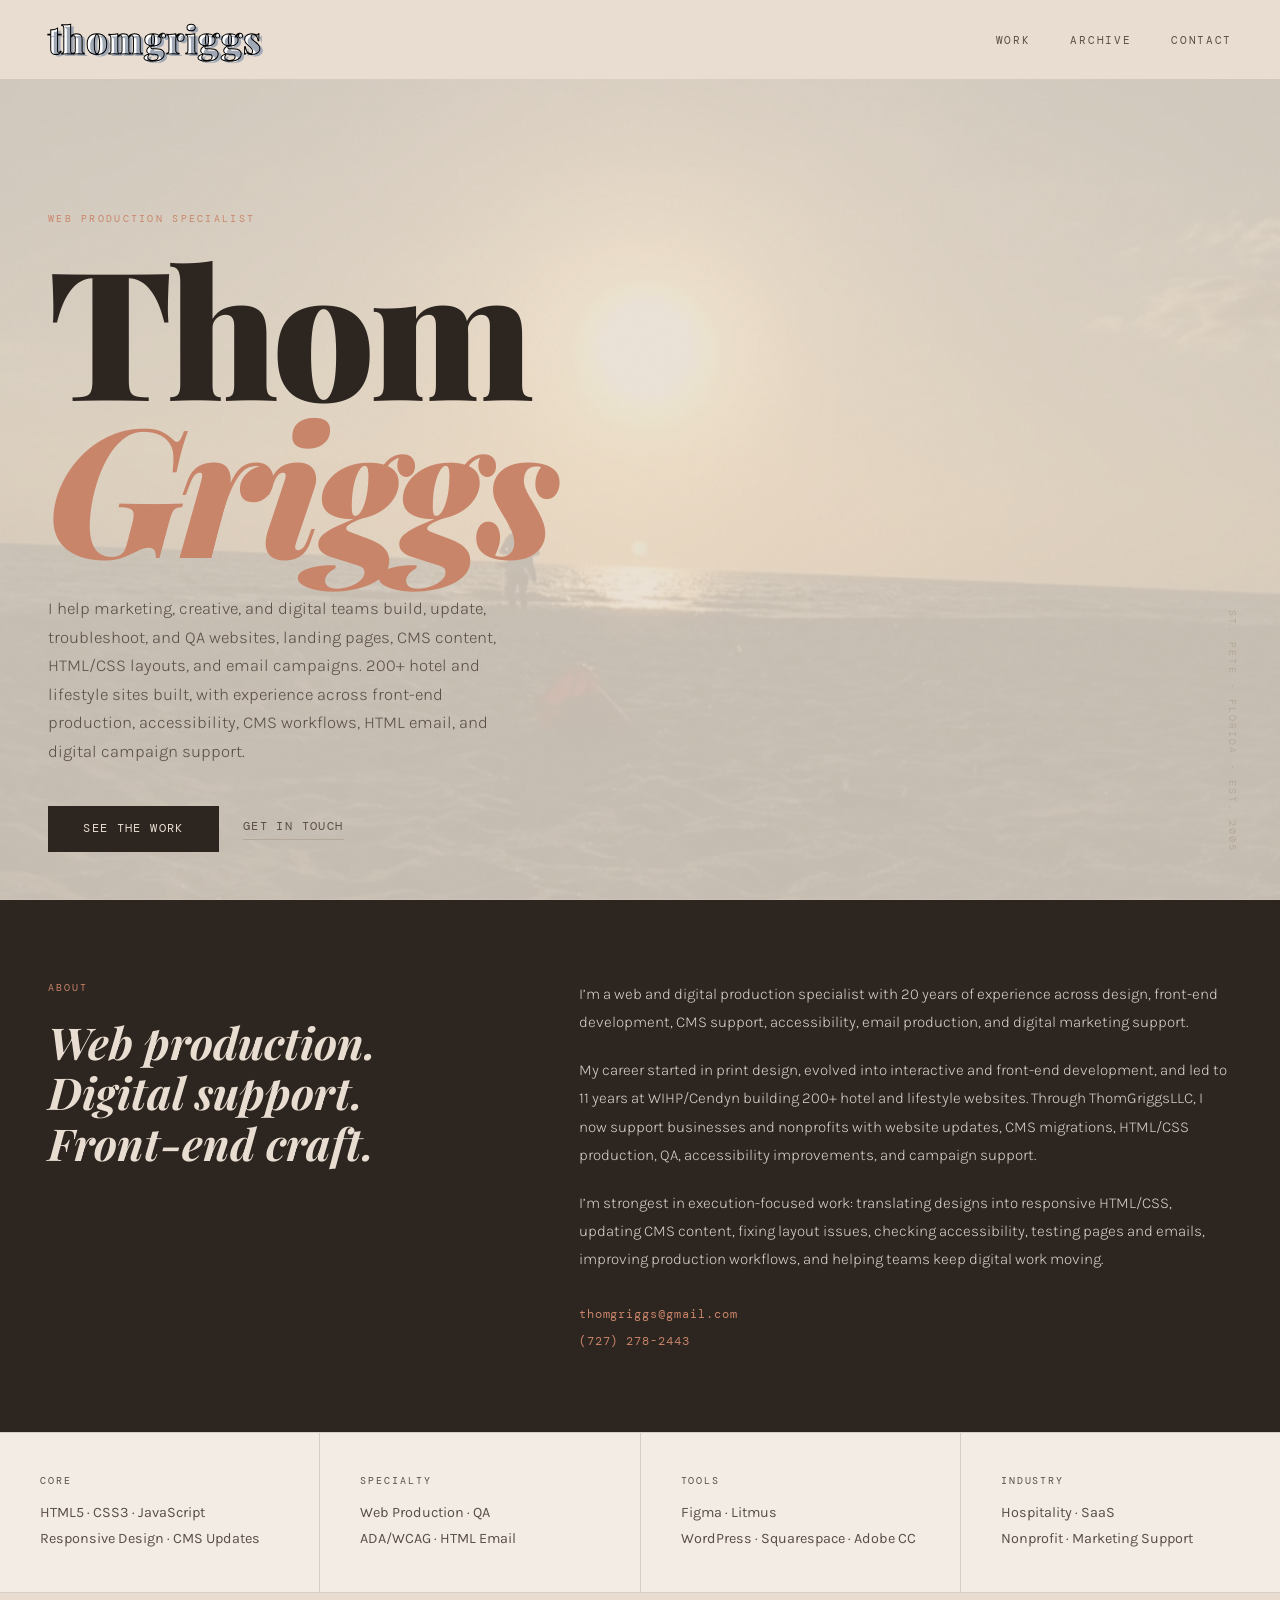
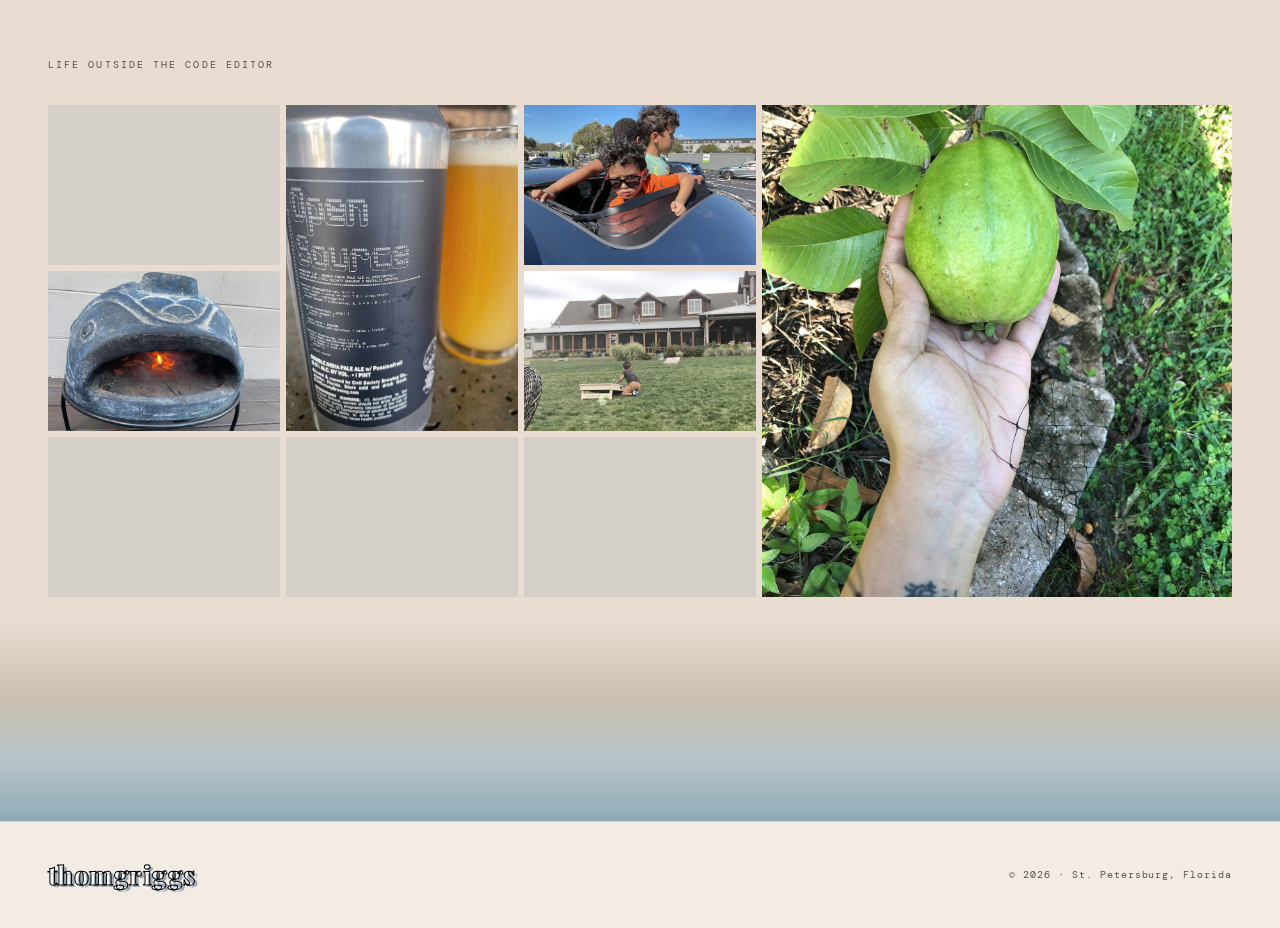
==== commit c864c655: "Improve SEO and Lighthouse accessibility" ====
--- a/index.html
+++ b/index.html
@@ -1,4 +1,4 @@
-<!DOCTYPE html><html lang="en"> <head><meta charset="UTF-8"><meta name="viewport" content="width=device-width, initial-scale=1.0"><meta name="description" content="Thom Griggs — web production specialist and digital producer in St. Petersburg, FL. CMS updates, HTML/CSS, accessibility, HTML email, QA, and 200+ hotel and lifestyle sites."><title>thomgriggs — UX Engineer &amp; Digital Producer</title><link rel="canonical" href="https://thomgriggs.com/"><meta name="robots" content="index, follow"><meta property="og:type" content="website"><meta property="og:site_name" content="thomgriggs"><meta property="og:title" content="Thom Griggs | Web Production Specialist"><meta property="og:description" content="Web production specialist and digital producer in St. Petersburg, Florida. CMS updates, HTML/CSS, accessibility, HTML email, QA, and 200+ hotel and lifestyle sites."><meta property="og:url" content="https://thomgriggs.com/"><meta property="og:image" content="https://thomgriggs.com/images/spotlight-projects/tbcommunitydesign.png"><meta name="twitter:card" content="summary_large_image"><meta name="twitter:title" content="Thom Griggs | Web Production Specialist"><meta name="twitter:description" content="Web production, front-end support, accessibility, HTML email, CMS updates, and QA work by Thom Griggs."><meta name="twitter:image" content="https://thomgriggs.com/images/spotlight-projects/tbcommunitydesign.png"><script type="application/ld+json">{"@context":"https://schema.org","@type":"Person","name":"Thom Griggs","alternateName":"Thomas Griggs","url":"https://thomgriggs.com/","email":"mailto:thomgriggs@gmail.com","telephone":"+1-727-278-2443","address":{"@type":"PostalAddress","addressLocality":"St. Petersburg","addressRegion":"FL","addressCountry":"US"},"jobTitle":"Web Production Specialist and Digital Producer","knowsAbout":["Front-end development","Web production","Digital production","CMS support","Responsive web design","Accessibility","HTML email","Hospitality websites"],"sameAs":["https://www.linkedin.com/in/thomgriggs","https://github.com/thomgriggs"]}</script><script type="application/ld+json">{"@context":"https://schema.org","@type":"WebSite","name":"thomgriggs","url":"https://thomgriggs.com/","description":"Portfolio of Thom Griggs, a web production specialist and digital producer in St. Petersburg, Florida."}</script><link rel="icon" type="image/svg+xml" href="/favicon.svg"><link rel="preconnect" href="https://fonts.googleapis.com"><link rel="preconnect" href="https://fonts.gstatic.com" crossorigin><link rel="stylesheet" href="/_astro/BaseLayout.C7Eo-kTZ.css">
-<link rel="stylesheet" href="/_astro/index@_@astro.DOmVCmca.css"></head> <body> <a href="#main" class="skip-link">Skip to main content</a> <nav class="site-nav" id="site-nav"> <a href="/" class="nav-logo" aria-label="thomgriggs home">thomgriggs</a> <ul class="nav-links"> <li><a href="/work">Work</a></li> <li><a href="/archive">Archive</a></li> <li><a href="mailto:thomgriggs@gmail.com">Contact</a></li> </ul> <button class="nav-hamburger" id="nav-hamburger" aria-label="Open menu" aria-expanded="false" aria-controls="nav-dialog"> <span></span><span></span><span></span> </button> </nav> <dialog class="nav-dialog" id="nav-dialog" aria-label="Site navigation"> <div class="nav-dialog-inner"> <button class="nav-dialog-close" id="nav-dialog-close" aria-label="Close menu">&times;</button> <nav class="nav-dialog-links" aria-label="Mobile navigation"> <a href="/" aria-current="page">Home</a> <a href="/work">Work</a> <a href="/archive">Archive</a> <a href="mailto:thomgriggs@gmail.com">Contact</a> </nav> <p class="nav-dialog-sub">St. Pete &middot; Florida &middot; Est. 2005</p> </div> </dialog> <main id="main" tabindex="-1">  <section class="hero noise-overlay" data-astro-cid-j7pv25f6> <video autoplay muted loop playsinline class="hero-video-bg" aria-hidden="true" aria-label="Background video" data-astro-cid-j7pv25f6> <source src="/videos/video.webm" type="video/webm" data-astro-cid-j7pv25f6> <source src="/videos/video.mp4" type="video/mp4" data-astro-cid-j7pv25f6> </video> <div class="hero-inner" data-astro-cid-j7pv25f6> <p class="eyebrow anim-1" data-astro-cid-j7pv25f6><span id="title-rotator" aria-live="polite" aria-atomic="true" data-astro-cid-j7pv25f6>Web Production Specialist</span></p> <h1 class="hero-name anim-2" data-astro-cid-j7pv25f6>Thom<br data-astro-cid-j7pv25f6><em data-astro-cid-j7pv25f6>Griggs</em></h1> <p class="hero-desc anim-3" data-astro-cid-j7pv25f6>
+<!DOCTYPE html><html lang="en"> <head><meta charset="UTF-8"><meta name="viewport" content="width=device-width, initial-scale=1.0"><meta name="description" content="Web production specialist in St. Petersburg supporting CMS updates, HTML/CSS, accessibility, HTML email, QA, and 200+ hospitality builds."><meta name="author" content="Thom Griggs"><meta name="theme-color" content="#e8ddd0"><title>Thom Griggs | Web Production Specialist &amp; Digital Producer</title><link rel="canonical" href="https://thomgriggs.com/"><meta name="robots" content="index, follow"><meta property="og:type" content="website"><meta property="og:site_name" content="thomgriggs"><meta property="og:title" content="Thom Griggs | Web Production Specialist &amp; Digital Producer"><meta property="og:description" content="Web production specialist in St. Petersburg supporting CMS updates, HTML/CSS, accessibility, HTML email, QA, and 200+ hospitality builds."><meta property="og:url" content="https://thomgriggs.com/"><meta property="og:image" content="https://thomgriggs.com/images/spotlight-projects/tbcommunitydesign.png"><meta property="og:image:width" content="1011"><meta property="og:image:height" content="883"><meta property="og:image:alt" content="Thom Griggs portfolio preview featuring Tampa Bay Community Design Center work"><meta name="twitter:card" content="summary_large_image"><meta name="twitter:title" content="Thom Griggs | Web Production Specialist &amp; Digital Producer"><meta name="twitter:description" content="Web production specialist in St. Petersburg supporting CMS updates, HTML/CSS, accessibility, HTML email, QA, and 200+ hospitality builds."><meta name="twitter:image" content="https://thomgriggs.com/images/spotlight-projects/tbcommunitydesign.png"><meta name="twitter:image:alt" content="Thom Griggs portfolio preview featuring web production work"><script type="application/ld+json">{"@context":"https://schema.org","@type":"Person","name":"Thom Griggs","alternateName":"Thomas Griggs","url":"https://thomgriggs.com/","image":"https://thomgriggs.com/images/spotlight-projects/tbcommunitydesign.png","email":"mailto:thomgriggs@gmail.com","telephone":"+1-727-278-2443","address":{"@type":"PostalAddress","addressLocality":"St. Petersburg","addressRegion":"FL","addressCountry":"US"},"jobTitle":"Web Production Specialist and Digital Producer","hasOccupation":{"@type":"Occupation","name":"Web Production Specialist","occupationalCategory":"15-1254.00","skills":["HTML","CSS","JavaScript","CMS updates","WordPress","Squarespace","Accessibility","WCAG","HTML email","QA testing","Responsive design","Front-end production"]},"knowsAbout":["Front-end development","Web production","Digital production","CMS support","WordPress","Squarespace","Responsive web design","Accessibility","WCAG","HTML email","Litmus QA","Hospitality websites","Nonprofit websites","SaaS support","Marketing support"],"sameAs":["https://www.linkedin.com/in/thomgriggs","https://github.com/thomgriggs"]}</script><script type="application/ld+json">{"@context":"https://schema.org","@type":"WebSite","name":"thomgriggs","url":"https://thomgriggs.com/","description":"Portfolio of Thom Griggs, a web production specialist and digital producer focused on CMS support, front-end production, accessibility, HTML email, QA, and hospitality websites.","publisher":{"@type":"Person","name":"Thom Griggs"}}</script><link rel="icon" type="image/svg+xml" href="/favicon.svg"><link rel="preconnect" href="https://fonts.googleapis.com"><link rel="preconnect" href="https://fonts.gstatic.com" crossorigin><link rel="stylesheet" href="/_astro/BaseLayout.C7Eo-kTZ.css">
+<link rel="stylesheet" href="/_astro/index@_@astro.DOmVCmca.css"></head> <body> <a href="#main" class="skip-link">Skip to main content</a> <nav class="site-nav" id="site-nav"> <a href="/" class="nav-logo" aria-label="thomgriggs home">thomgriggs</a> <ul class="nav-links"> <li><a href="/work">Work</a></li> <li><a href="/archive">Archive</a></li> <li><a href="mailto:thomgriggs@gmail.com">Contact</a></li> </ul> <button class="nav-hamburger" id="nav-hamburger" aria-label="Open menu" aria-expanded="false" aria-controls="nav-dialog"> <span></span><span></span><span></span> </button> </nav> <dialog class="nav-dialog" id="nav-dialog" aria-label="Site navigation"> <div class="nav-dialog-inner"> <button class="nav-dialog-close" id="nav-dialog-close" aria-label="Close menu">&times;</button> <nav class="nav-dialog-links" aria-label="Mobile navigation"> <a href="/" aria-current="page">Home</a> <a href="/work">Work</a> <a href="/archive">Archive</a> <a href="mailto:thomgriggs@gmail.com">Contact</a> </nav> <p class="nav-dialog-sub">St. Pete &middot; Florida &middot; Est. 2005</p> </div> </dialog> <main id="main" tabindex="-1">  <section class="hero noise-overlay" data-astro-cid-j7pv25f6> <video autoplay muted loop playsinline class="hero-video-bg" aria-hidden="true" aria-label="Background video" data-astro-cid-j7pv25f6> <source src="/videos/video.webm" type="video/webm" data-astro-cid-j7pv25f6> <source src="/videos/video.mp4" type="video/mp4" data-astro-cid-j7pv25f6> </video> <div class="hero-inner" data-astro-cid-j7pv25f6> <p class="eyebrow anim-1" data-astro-cid-j7pv25f6><span id="title-rotator" aria-live="polite" aria-atomic="true" data-astro-cid-j7pv25f6>Web Production Specialist</span></p> <h1 class="hero-name anim-2" data-astro-cid-j7pv25f6>Thom <br data-astro-cid-j7pv25f6><em data-astro-cid-j7pv25f6>Griggs</em></h1> <p class="hero-desc anim-3" data-astro-cid-j7pv25f6>
 I help marketing, creative, and digital teams build, update, troubleshoot, and QA websites, landing pages, CMS content, HTML/CSS layouts, and email campaigns. 200+ hotel and lifestyle sites built, with experience across front-end production, accessibility, CMS workflows, HTML email, and digital campaign support.
-</p> <div class="hero-cta anim-4" data-astro-cid-j7pv25f6> <a href="/work" class="btn-primary" data-astro-cid-j7pv25f6>See the work</a> <a href="mailto:thomgriggs@gmail.com" class="btn-ghost" data-astro-cid-j7pv25f6>Get in touch</a> </div> </div> <span class="hero-location anim-5" data-astro-cid-j7pv25f6>St. Pete · Florida · Est. 2005</span> </section> <section class="about-strip" data-astro-cid-j7pv25f6> <div class="about-left" data-astro-cid-j7pv25f6> <p class="about-label" data-astro-cid-j7pv25f6>About</p> <h2 class="about-heading" data-astro-cid-j7pv25f6>Web production.<br data-astro-cid-j7pv25f6>Digital support.<br data-astro-cid-j7pv25f6><em data-astro-cid-j7pv25f6>Front-end craft.</em></h2> </div> <div class="about-right" data-astro-cid-j7pv25f6> <div class="about-body" data-astro-cid-j7pv25f6> <p data-astro-cid-j7pv25f6>I’m a web and digital production specialist with 20 years of experience across design, front-end development, CMS support, accessibility, email production, and digital marketing support.</p> <p data-astro-cid-j7pv25f6>My career started in print design, evolved into interactive and front-end development, and led to 11 years at WIHP/Cendyn building 200+ hotel and lifestyle websites. Through ThomGriggsLLC, I now support businesses and nonprofits with website updates, CMS migrations, HTML/CSS production, QA, accessibility improvements, and campaign support.</p> <p data-astro-cid-j7pv25f6>I’m strongest in execution-focused work: translating designs into responsive HTML/CSS, updating CMS content, fixing layout issues, checking accessibility, testing pages and emails, improving production workflows, and helping teams keep digital work moving.</p> </div> <div class="about-contact" data-astro-cid-j7pv25f6> <a href="mailto:thomgriggs@gmail.com" data-astro-cid-j7pv25f6>thomgriggs@gmail.com</a> <a href="tel:7272782443" data-astro-cid-j7pv25f6>(727) 278-2443</a> </div> </div> </section> <section class="skills-strip" data-astro-cid-j7pv25f6> <div class="skill-item" data-astro-cid-j7pv25f6><p class="skill-label" data-astro-cid-j7pv25f6>Core</p><p class="skill-list" data-astro-cid-j7pv25f6>HTML5 · CSS3 · JavaScript<br data-astro-cid-j7pv25f6>Responsive Design · CMS Updates</p></div> <div class="skill-item" data-astro-cid-j7pv25f6><p class="skill-label" data-astro-cid-j7pv25f6>Specialty</p><p class="skill-list" data-astro-cid-j7pv25f6>Web Production · QA<br data-astro-cid-j7pv25f6>ADA/WCAG · HTML Email</p></div> <div class="skill-item" data-astro-cid-j7pv25f6><p class="skill-label" data-astro-cid-j7pv25f6>Tools</p><p class="skill-list" data-astro-cid-j7pv25f6>Figma · Litmus<br data-astro-cid-j7pv25f6>WordPress · Squarespace · Adobe CC</p></div> <div class="skill-item" data-astro-cid-j7pv25f6><p class="skill-label" data-astro-cid-j7pv25f6>Industry</p><p class="skill-list" data-astro-cid-j7pv25f6>Hospitality · SaaS<br data-astro-cid-j7pv25f6>Nonprofit · Marketing Support</p></div> </section> <section class="photo-section" data-astro-cid-j7pv25f6> <p class="photo-label" data-astro-cid-j7pv25f6>Life outside the code editor</p> <div class="photo-grid" id="photo-grid" role="list" aria-label="Photo gallery" data-astro-cid-j7pv25f6> <div class="photo-cell" role="listitem" style="grid-column:span 1;grid-row:span 1;" data-photo="0" data-astro-cid-j7pv25f6> <img src="/images/family/IMG_4986.jpeg" alt="" loading="lazy" decoding="async" data-astro-cid-j7pv25f6> <div class="cell-overlay" data-astro-cid-j7pv25f6> <button class="cell-zoom" aria-label="View fullscreen" data-astro-cid-j7pv25f6> <svg width="16" height="16" viewBox="0 0 24 24" fill="none" stroke="currentColor" stroke-width="2.5" data-astro-cid-j7pv25f6> <path d="M8 3H5a2 2 0 0 0-2 2v3m18 0V5a2 2 0 0 0-2-2h-3m0 18h3a2 2 0 0 0 2-2v-3M3 16v3a2 2 0 0 0 2 2h3" data-astro-cid-j7pv25f6></path> </svg> </button> </div> </div><div class="photo-cell" role="listitem" style="grid-column:span 1;grid-row:span 2;" data-photo="1" data-astro-cid-j7pv25f6> <img src="/images/family/IMG_6388.jpeg" alt="" loading="lazy" decoding="async" data-astro-cid-j7pv25f6> <div class="cell-overlay" data-astro-cid-j7pv25f6> <button class="cell-zoom" aria-label="View fullscreen" data-astro-cid-j7pv25f6> <svg width="16" height="16" viewBox="0 0 24 24" fill="none" stroke="currentColor" stroke-width="2.5" data-astro-cid-j7pv25f6> <path d="M8 3H5a2 2 0 0 0-2 2v3m18 0V5a2 2 0 0 0-2-2h-3m0 18h3a2 2 0 0 0 2-2v-3M3 16v3a2 2 0 0 0 2 2h3" data-astro-cid-j7pv25f6></path> </svg> </button> </div> </div><div class="photo-cell" role="listitem" style="grid-column:span 1;grid-row:span 1;" data-photo="2" data-astro-cid-j7pv25f6> <img src="/images/family/IMG_5023.jpeg" alt="" loading="lazy" decoding="async" data-astro-cid-j7pv25f6> <div class="cell-overlay" data-astro-cid-j7pv25f6> <button class="cell-zoom" aria-label="View fullscreen" data-astro-cid-j7pv25f6> <svg width="16" height="16" viewBox="0 0 24 24" fill="none" stroke="currentColor" stroke-width="2.5" data-astro-cid-j7pv25f6> <path d="M8 3H5a2 2 0 0 0-2 2v3m18 0V5a2 2 0 0 0-2-2h-3m0 18h3a2 2 0 0 0 2-2v-3M3 16v3a2 2 0 0 0 2 2h3" data-astro-cid-j7pv25f6></path> </svg> </button> </div> </div><div class="photo-cell" role="listitem" style="grid-column:span 2;grid-row:span 3;" data-photo="3" data-astro-cid-j7pv25f6> <img src="/images/family/IMG_2985.jpeg" alt="" loading="lazy" decoding="async" data-astro-cid-j7pv25f6> <div class="cell-overlay" data-astro-cid-j7pv25f6> <button class="cell-zoom" aria-label="View fullscreen" data-astro-cid-j7pv25f6> <svg width="16" height="16" viewBox="0 0 24 24" fill="none" stroke="currentColor" stroke-width="2.5" data-astro-cid-j7pv25f6> <path d="M8 3H5a2 2 0 0 0-2 2v3m18 0V5a2 2 0 0 0-2-2h-3m0 18h3a2 2 0 0 0 2-2v-3M3 16v3a2 2 0 0 0 2 2h3" data-astro-cid-j7pv25f6></path> </svg> </button> </div> </div><div class="photo-cell" role="listitem" style="grid-column:span 1;grid-row:span 1;" data-photo="5" data-astro-cid-j7pv25f6> <img src="/images/family/IMG_4956.jpeg" alt="" loading="lazy" decoding="async" data-astro-cid-j7pv25f6> <div class="cell-overlay" data-astro-cid-j7pv25f6> <button class="cell-zoom" aria-label="View fullscreen" data-astro-cid-j7pv25f6> <svg width="16" height="16" viewBox="0 0 24 24" fill="none" stroke="currentColor" stroke-width="2.5" data-astro-cid-j7pv25f6> <path d="M8 3H5a2 2 0 0 0-2 2v3m18 0V5a2 2 0 0 0-2-2h-3m0 18h3a2 2 0 0 0 2-2v-3M3 16v3a2 2 0 0 0 2 2h3" data-astro-cid-j7pv25f6></path> </svg> </button> </div> </div><div class="photo-cell" role="listitem" style="grid-column:span 1;grid-row:span 1;" data-photo="6" data-astro-cid-j7pv25f6> <img src="/images/family/IMG_3224.jpeg" alt="" loading="lazy" decoding="async" data-astro-cid-j7pv25f6> <div class="cell-overlay" data-astro-cid-j7pv25f6> <button class="cell-zoom" aria-label="View fullscreen" data-astro-cid-j7pv25f6> <svg width="16" height="16" viewBox="0 0 24 24" fill="none" stroke="currentColor" stroke-width="2.5" data-astro-cid-j7pv25f6> <path d="M8 3H5a2 2 0 0 0-2 2v3m18 0V5a2 2 0 0 0-2-2h-3m0 18h3a2 2 0 0 0 2-2v-3M3 16v3a2 2 0 0 0 2 2h3" data-astro-cid-j7pv25f6></path> </svg> </button> </div> </div><div class="photo-cell" role="listitem" style="grid-column:span 1;grid-row:span 2;" data-photo="7" data-astro-cid-j7pv25f6> <img src="/images/family/IMG_2312.jpeg" alt="" loading="lazy" decoding="async" data-astro-cid-j7pv25f6> <div class="cell-overlay" data-astro-cid-j7pv25f6> <button class="cell-zoom" aria-label="View fullscreen" data-astro-cid-j7pv25f6> <svg width="16" height="16" viewBox="0 0 24 24" fill="none" stroke="currentColor" stroke-width="2.5" data-astro-cid-j7pv25f6> <path d="M8 3H5a2 2 0 0 0-2 2v3m18 0V5a2 2 0 0 0-2-2h-3m0 18h3a2 2 0 0 0 2-2v-3M3 16v3a2 2 0 0 0 2 2h3" data-astro-cid-j7pv25f6></path> </svg> </button> </div> </div><div class="photo-cell" role="listitem" style="grid-column:span 1;grid-row:span 1;" data-photo="8" data-astro-cid-j7pv25f6> <img src="/images/family/IMG_6339.jpeg" alt="" loading="lazy" decoding="async" data-astro-cid-j7pv25f6> <div class="cell-overlay" data-astro-cid-j7pv25f6> <button class="cell-zoom" aria-label="View fullscreen" data-astro-cid-j7pv25f6> <svg width="16" height="16" viewBox="0 0 24 24" fill="none" stroke="currentColor" stroke-width="2.5" data-astro-cid-j7pv25f6> <path d="M8 3H5a2 2 0 0 0-2 2v3m18 0V5a2 2 0 0 0-2-2h-3m0 18h3a2 2 0 0 0 2-2v-3M3 16v3a2 2 0 0 0 2 2h3" data-astro-cid-j7pv25f6></path> </svg> </button> </div> </div><div class="photo-cell" role="listitem" style="grid-column:span 1;grid-row:span 1;" data-photo="9" data-astro-cid-j7pv25f6> <img src="/images/family/IMG_3421.jpeg" alt="" loading="lazy" decoding="async" data-astro-cid-j7pv25f6> <div class="cell-overlay" data-astro-cid-j7pv25f6> <button class="cell-zoom" aria-label="View fullscreen" data-astro-cid-j7pv25f6> <svg width="16" height="16" viewBox="0 0 24 24" fill="none" stroke="currentColor" stroke-width="2.5" data-astro-cid-j7pv25f6> <path d="M8 3H5a2 2 0 0 0-2 2v3m18 0V5a2 2 0 0 0-2-2h-3m0 18h3a2 2 0 0 0 2-2v-3M3 16v3a2 2 0 0 0 2 2h3" data-astro-cid-j7pv25f6></path> </svg> </button> </div> </div><div class="photo-cell" role="listitem" style="grid-column:span 1;grid-row:span 1;" data-photo="10" data-astro-cid-j7pv25f6> <img src="/images/family/IMG_2159.jpeg" alt="" loading="lazy" decoding="async" data-astro-cid-j7pv25f6> <div class="cell-overlay" data-astro-cid-j7pv25f6> <button class="cell-zoom" aria-label="View fullscreen" data-astro-cid-j7pv25f6> <svg width="16" height="16" viewBox="0 0 24 24" fill="none" stroke="currentColor" stroke-width="2.5" data-astro-cid-j7pv25f6> <path d="M8 3H5a2 2 0 0 0-2 2v3m18 0V5a2 2 0 0 0-2-2h-3m0 18h3a2 2 0 0 0 2-2v-3M3 16v3a2 2 0 0 0 2 2h3" data-astro-cid-j7pv25f6></path> </svg> </button> </div> </div><div class="photo-cell" role="listitem" style="grid-column:span 1;grid-row:span 1;" data-photo="11" data-astro-cid-j7pv25f6> <img src="/images/family/IMG_2217.jpeg" alt="" loading="lazy" decoding="async" data-astro-cid-j7pv25f6> <div class="cell-overlay" data-astro-cid-j7pv25f6> <button class="cell-zoom" aria-label="View fullscreen" data-astro-cid-j7pv25f6> <svg width="16" height="16" viewBox="0 0 24 24" fill="none" stroke="currentColor" stroke-width="2.5" data-astro-cid-j7pv25f6> <path d="M8 3H5a2 2 0 0 0-2 2v3m18 0V5a2 2 0 0 0-2-2h-3m0 18h3a2 2 0 0 0 2-2v-3M3 16v3a2 2 0 0 0 2 2h3" data-astro-cid-j7pv25f6></path> </svg> </button> </div> </div><div class="photo-cell" role="listitem" style="grid-column:span 1;grid-row:span 1;" data-photo="12" data-astro-cid-j7pv25f6> <img src="/images/family/IMG_2121.jpeg" alt="" loading="lazy" decoding="async" data-astro-cid-j7pv25f6> <div class="cell-overlay" data-astro-cid-j7pv25f6> <button class="cell-zoom" aria-label="View fullscreen" data-astro-cid-j7pv25f6> <svg width="16" height="16" viewBox="0 0 24 24" fill="none" stroke="currentColor" stroke-width="2.5" data-astro-cid-j7pv25f6> <path d="M8 3H5a2 2 0 0 0-2 2v3m18 0V5a2 2 0 0 0-2-2h-3m0 18h3a2 2 0 0 0 2-2v-3M3 16v3a2 2 0 0 0 2 2h3" data-astro-cid-j7pv25f6></path> </svg> </button> </div> </div><div class="photo-cell" role="listitem" style="grid-column:span 1;grid-row:span 1;" data-photo="13" data-astro-cid-j7pv25f6> <img src="/images/family/IMG_1486.jpeg" alt="" loading="lazy" decoding="async" data-astro-cid-j7pv25f6> <div class="cell-overlay" data-astro-cid-j7pv25f6> <button class="cell-zoom" aria-label="View fullscreen" data-astro-cid-j7pv25f6> <svg width="16" height="16" viewBox="0 0 24 24" fill="none" stroke="currentColor" stroke-width="2.5" data-astro-cid-j7pv25f6> <path d="M8 3H5a2 2 0 0 0-2 2v3m18 0V5a2 2 0 0 0-2-2h-3m0 18h3a2 2 0 0 0 2-2v-3M3 16v3a2 2 0 0 0 2 2h3" data-astro-cid-j7pv25f6></path> </svg> </button> </div> </div><div class="photo-cell" role="listitem" style="grid-column:span 1;grid-row:span 2;" data-photo="14" data-astro-cid-j7pv25f6> <img src="/images/family/IMG_1514.jpeg" alt="" loading="lazy" decoding="async" data-astro-cid-j7pv25f6> <div class="cell-overlay" data-astro-cid-j7pv25f6> <button class="cell-zoom" aria-label="View fullscreen" data-astro-cid-j7pv25f6> <svg width="16" height="16" viewBox="0 0 24 24" fill="none" stroke="currentColor" stroke-width="2.5" data-astro-cid-j7pv25f6> <path d="M8 3H5a2 2 0 0 0-2 2v3m18 0V5a2 2 0 0 0-2-2h-3m0 18h3a2 2 0 0 0 2-2v-3M3 16v3a2 2 0 0 0 2 2h3" data-astro-cid-j7pv25f6></path> </svg> </button> </div> </div><div class="photo-cell" role="listitem" style="grid-column:span 1;grid-row:span 1;" data-photo="15" data-astro-cid-j7pv25f6> <img src="/images/family/IMG_2112.jpeg" alt="" loading="lazy" decoding="async" data-astro-cid-j7pv25f6> <div class="cell-overlay" data-astro-cid-j7pv25f6> <button class="cell-zoom" aria-label="View fullscreen" data-astro-cid-j7pv25f6> <svg width="16" height="16" viewBox="0 0 24 24" fill="none" stroke="currentColor" stroke-width="2.5" data-astro-cid-j7pv25f6> <path d="M8 3H5a2 2 0 0 0-2 2v3m18 0V5a2 2 0 0 0-2-2h-3m0 18h3a2 2 0 0 0 2-2v-3M3 16v3a2 2 0 0 0 2 2h3" data-astro-cid-j7pv25f6></path> </svg> </button> </div> </div><div class="photo-cell" role="listitem" style="grid-column:span 2;grid-row:span 3;" data-photo="16" data-astro-cid-j7pv25f6> <img src="/images/family/IMG_1761.jpeg" alt="" loading="lazy" decoding="async" data-astro-cid-j7pv25f6> <div class="cell-overlay" data-astro-cid-j7pv25f6> <button class="cell-zoom" aria-label="View fullscreen" data-astro-cid-j7pv25f6> <svg width="16" height="16" viewBox="0 0 24 24" fill="none" stroke="currentColor" stroke-width="2.5" data-astro-cid-j7pv25f6> <path d="M8 3H5a2 2 0 0 0-2 2v3m18 0V5a2 2 0 0 0-2-2h-3m0 18h3a2 2 0 0 0 2-2v-3M3 16v3a2 2 0 0 0 2 2h3" data-astro-cid-j7pv25f6></path> </svg> </button> </div> </div><div class="photo-cell" role="listitem" style="grid-column:span 1;grid-row:span 1;" data-photo="18" data-astro-cid-j7pv25f6> <img src="/images/family/IMG_1325.jpeg" alt="" loading="lazy" decoding="async" data-astro-cid-j7pv25f6> <div class="cell-overlay" data-astro-cid-j7pv25f6> <button class="cell-zoom" aria-label="View fullscreen" data-astro-cid-j7pv25f6> <svg width="16" height="16" viewBox="0 0 24 24" fill="none" stroke="currentColor" stroke-width="2.5" data-astro-cid-j7pv25f6> <path d="M8 3H5a2 2 0 0 0-2 2v3m18 0V5a2 2 0 0 0-2-2h-3m0 18h3a2 2 0 0 0 2-2v-3M3 16v3a2 2 0 0 0 2 2h3" data-astro-cid-j7pv25f6></path> </svg> </button> </div> </div><div class="photo-cell" role="listitem" style="grid-column:span 1;grid-row:span 1;" data-photo="19" data-astro-cid-j7pv25f6> <img src="/images/family/IMG_0865.jpeg" alt="" loading="lazy" decoding="async" data-astro-cid-j7pv25f6> <div class="cell-overlay" data-astro-cid-j7pv25f6> <button class="cell-zoom" aria-label="View fullscreen" data-astro-cid-j7pv25f6> <svg width="16" height="16" viewBox="0 0 24 24" fill="none" stroke="currentColor" stroke-width="2.5" data-astro-cid-j7pv25f6> <path d="M8 3H5a2 2 0 0 0-2 2v3m18 0V5a2 2 0 0 0-2-2h-3m0 18h3a2 2 0 0 0 2-2v-3M3 16v3a2 2 0 0 0 2 2h3" data-astro-cid-j7pv25f6></path> </svg> </button> </div> </div><div class="photo-cell" role="listitem" style="grid-column:span 1;grid-row:span 1;" data-photo="20" data-astro-cid-j7pv25f6> <img src="/images/family/IMG_0677.jpeg" alt="" loading="lazy" decoding="async" data-astro-cid-j7pv25f6> <div class="cell-overlay" data-astro-cid-j7pv25f6> <button class="cell-zoom" aria-label="View fullscreen" data-astro-cid-j7pv25f6> <svg width="16" height="16" viewBox="0 0 24 24" fill="none" stroke="currentColor" stroke-width="2.5" data-astro-cid-j7pv25f6> <path d="M8 3H5a2 2 0 0 0-2 2v3m18 0V5a2 2 0 0 0-2-2h-3m0 18h3a2 2 0 0 0 2-2v-3M3 16v3a2 2 0 0 0 2 2h3" data-astro-cid-j7pv25f6></path> </svg> </button> </div> </div><div class="photo-cell" role="listitem" style="grid-column:span 1;grid-row:span 2;" data-photo="21" data-astro-cid-j7pv25f6> <img src="/images/family/IMG_0274.jpeg" alt="" loading="lazy" decoding="async" data-astro-cid-j7pv25f6> <div class="cell-overlay" data-astro-cid-j7pv25f6> <button class="cell-zoom" aria-label="View fullscreen" data-astro-cid-j7pv25f6> <svg width="16" height="16" viewBox="0 0 24 24" fill="none" stroke="currentColor" stroke-width="2.5" data-astro-cid-j7pv25f6> <path d="M8 3H5a2 2 0 0 0-2 2v3m18 0V5a2 2 0 0 0-2-2h-3m0 18h3a2 2 0 0 0 2-2v-3M3 16v3a2 2 0 0 0 2 2h3" data-astro-cid-j7pv25f6></path> </svg> </button> </div> </div><div class="photo-cell" role="listitem" style="grid-column:span 1;grid-row:span 1;" data-photo="22" data-astro-cid-j7pv25f6> <img src="/images/family/63503405597.jpeg" alt="" loading="lazy" decoding="async" data-astro-cid-j7pv25f6> <div class="cell-overlay" data-astro-cid-j7pv25f6> <button class="cell-zoom" aria-label="View fullscreen" data-astro-cid-j7pv25f6> <svg width="16" height="16" viewBox="0 0 24 24" fill="none" stroke="currentColor" stroke-width="2.5" data-astro-cid-j7pv25f6> <path d="M8 3H5a2 2 0 0 0-2 2v3m18 0V5a2 2 0 0 0-2-2h-3m0 18h3a2 2 0 0 0 2-2v-3M3 16v3a2 2 0 0 0 2 2h3" data-astro-cid-j7pv25f6></path> </svg> </button> </div> </div><div class="photo-cell" role="listitem" style="grid-column:span 1;grid-row:span 1;" data-photo="23" data-astro-cid-j7pv25f6> <img src="/images/family/IMG_0486.jpeg" alt="" loading="lazy" decoding="async" data-astro-cid-j7pv25f6> <div class="cell-overlay" data-astro-cid-j7pv25f6> <button class="cell-zoom" aria-label="View fullscreen" data-astro-cid-j7pv25f6> <svg width="16" height="16" viewBox="0 0 24 24" fill="none" stroke="currentColor" stroke-width="2.5" data-astro-cid-j7pv25f6> <path d="M8 3H5a2 2 0 0 0-2 2v3m18 0V5a2 2 0 0 0-2-2h-3m0 18h3a2 2 0 0 0 2-2v-3M3 16v3a2 2 0 0 0 2 2h3" data-astro-cid-j7pv25f6></path> </svg> </button> </div> </div><div class="photo-cell" role="listitem" style="grid-column:span 1;grid-row:span 1;" data-photo="24" data-astro-cid-j7pv25f6> <img src="/images/family/DE531413.jpeg" alt="" loading="lazy" decoding="async" data-astro-cid-j7pv25f6> <div class="cell-overlay" data-astro-cid-j7pv25f6> <button class="cell-zoom" aria-label="View fullscreen" data-astro-cid-j7pv25f6> <svg width="16" height="16" viewBox="0 0 24 24" fill="none" stroke="currentColor" stroke-width="2.5" data-astro-cid-j7pv25f6> <path d="M8 3H5a2 2 0 0 0-2 2v3m18 0V5a2 2 0 0 0-2-2h-3m0 18h3a2 2 0 0 0 2-2v-3M3 16v3a2 2 0 0 0 2 2h3" data-astro-cid-j7pv25f6></path> </svg> </button> </div> </div> </div> </section> <div class="lightbox" id="lightbox" aria-hidden="true" data-astro-cid-j7pv25f6> <button class="lb-close" id="lb-close" aria-label="Close" data-astro-cid-j7pv25f6> <svg width="18" height="18" viewBox="0 0 24 24" fill="none" stroke="currentColor" stroke-width="2" data-astro-cid-j7pv25f6><line x1="18" y1="6" x2="6" y2="18" data-astro-cid-j7pv25f6></line><line x1="6" y1="6" x2="18" y2="18" data-astro-cid-j7pv25f6></line></svg> </button> <button class="lb-prev" id="lb-prev" aria-label="Previous" data-astro-cid-j7pv25f6>&#8592;</button> <button class="lb-next" id="lb-next" aria-label="Next" data-astro-cid-j7pv25f6>&#8594;</button> <figure class="lb-figure" data-astro-cid-j7pv25f6><img src="" alt="" id="lb-img" data-astro-cid-j7pv25f6></figure> <p class="lb-counter" id="lb-counter" data-astro-cid-j7pv25f6></p> </div> <div class="bottom-horizon" data-astro-cid-j7pv25f6></div>  </main> <footer class="site-footer"> <a href="/" class="nav-logo footer-logo-mark" aria-label="thomgriggs home">thomgriggs</a> <span class="footer-copy">© 2026 · St. Petersburg, Florida</span> </footer> <script type="module">const s=document.getElementById("site-nav");s&&window.addEventListener("scroll",()=>{s.classList.toggle("scrolled",window.scrollY>40)},{passive:!0});const n=document.getElementById("nav-hamburger"),e=document.getElementById("nav-dialog"),c=document.getElementById("nav-dialog-close");function d(){e.showModal(),n.setAttribute("aria-expanded","true"),document.body.style.overflow="hidden",setTimeout(()=>e.querySelector("a")?.focus(),50)}function o(){e.classList.add("closing"),setTimeout(()=>{e.close(),e.classList.remove("closing"),n.setAttribute("aria-expanded","false"),document.body.style.overflow="",n.focus()},280)}n?.addEventListener("click",d);c?.addEventListener("click",o);e?.addEventListener("click",t=>{t.target===e&&o()});e?.addEventListener("cancel",t=>{t.preventDefault(),o()});e?.querySelectorAll("a").forEach(t=>t.addEventListener("click",()=>o()));</script> </body> </html>  <script type="module">const I=document.getElementById("site-nav");window.addEventListener("scroll",()=>{I&&I.classList.toggle("scrolled",window.scrollY>40)},{passive:!0});document.querySelector(".hero-video-bg")?.play().catch(()=>{});const m=["Web Production Specialist","Digital Producer","Front-End Developer","CMS & Content Support","HTML Email Developer","ADA/WCAG Specialist"];let a=0;const c=document.getElementById("title-rotator");c&&setInterval(()=>{c.classList.add("out"),setTimeout(()=>{a=(a+1)%m.length,c.textContent=m[a],c.classList.remove("out")},370)},3200);const t=["IMG_4986.jpeg","IMG_6388.jpeg","IMG_5023.jpeg","IMG_2985.jpeg","IMG_4966.jpeg","IMG_4956.jpeg","IMG_3224.jpeg","IMG_2312.jpeg","IMG_6339.jpeg","IMG_3421.jpeg","IMG_2159.jpeg","IMG_2217.jpeg","IMG_2121.jpeg","IMG_1486.jpeg","IMG_1514.jpeg","IMG_2112.jpeg","IMG_1761.jpeg","IMG_1651.jpeg","IMG_1325.jpeg","IMG_0865.jpeg","IMG_0677.jpeg","IMG_0274.jpeg","63503405597.jpeg","IMG_0486.jpeg","DE531413.jpeg","67106646605.jpeg","761924FE.jpeg","65827132969.jpeg","57730964119.jpeg","56372490234.jpeg"].map(e=>"/images/family/"+e),s=Array.from(document.querySelectorAll(".photo-cell")),r=s.map(e=>parseInt(e.dataset.photo)||0);function u(e){const n=s[e].querySelector("img");n&&(n.classList.add("fading"),setTimeout(()=>{r[e]=(r[e]+s.length)%t.length,n.src=t[r[e]],n.onload=()=>n.classList.remove("fading"),n.onerror=()=>n.classList.remove("fading")},460))}let g=0,j=setInterval(()=>{u(g%s.length),g++},1800);const l=document.getElementById("lightbox"),h=document.getElementById("lb-img"),i=document.getElementById("lb-counter");let o=0;function f(e){o=(e%t.length+t.length)%t.length,h.src=t[o],i&&(i.textContent=o+1+" / "+t.length),l.classList.add("open"),l.setAttribute("aria-hidden","false"),document.body.style.overflow="hidden",clearInterval(j)}function p(){l.classList.remove("open"),l.setAttribute("aria-hidden","true"),document.body.style.overflow="",j=setInterval(()=>{u(g%s.length),g++},1800)}function d(e){o=(o+e+t.length)%t.length,h.src=t[o],i&&(i.textContent=o+1+" / "+t.length)}s.forEach((e,n)=>e.addEventListener("click",()=>f(r[n])));document.getElementById("lb-close")?.addEventListener("click",p);document.getElementById("lb-prev")?.addEventListener("click",()=>d(-1));document.getElementById("lb-next")?.addEventListener("click",()=>d(1));l?.addEventListener("click",e=>{e.target===l&&p()});document.addEventListener("keydown",e=>{l?.classList.contains("open")&&(e.key==="Escape"&&p(),e.key==="ArrowLeft"&&d(-1),e.key==="ArrowRight"&&d(1))});</script>+</p> <div class="hero-cta anim-4" data-astro-cid-j7pv25f6> <a href="/work" class="btn-primary" data-astro-cid-j7pv25f6>See the work</a> <a href="mailto:thomgriggs@gmail.com" class="btn-ghost" data-astro-cid-j7pv25f6>Get in touch</a> </div> </div> <span class="hero-location anim-5" data-astro-cid-j7pv25f6>St. Pete · Florida · Est. 2005</span> </section> <section class="about-strip" data-astro-cid-j7pv25f6> <div class="about-left" data-astro-cid-j7pv25f6> <p class="about-label" data-astro-cid-j7pv25f6>About</p> <h2 class="about-heading" data-astro-cid-j7pv25f6>Web production.<br data-astro-cid-j7pv25f6>Digital support.<br data-astro-cid-j7pv25f6><em data-astro-cid-j7pv25f6>Front-end craft.</em></h2> </div> <div class="about-right" data-astro-cid-j7pv25f6> <div class="about-body" data-astro-cid-j7pv25f6> <p data-astro-cid-j7pv25f6>I’m a web and digital production specialist with 20 years of experience across design, front-end development, CMS support, accessibility, email production, and digital marketing support.</p> <p data-astro-cid-j7pv25f6>My career started in print design, evolved into interactive and front-end development, and led to 11 years at WIHP/Cendyn building 200+ hotel and lifestyle websites. Through ThomGriggsLLC, I now support businesses and nonprofits with website updates, CMS migrations, HTML/CSS production, QA, accessibility improvements, and campaign support.</p> <p data-astro-cid-j7pv25f6>I’m strongest in execution-focused work: translating designs into responsive HTML/CSS, updating CMS content, fixing layout issues, checking accessibility, testing pages and emails, improving production workflows, and helping teams keep digital work moving.</p> </div> <div class="about-contact" data-astro-cid-j7pv25f6> <a href="mailto:thomgriggs@gmail.com" data-astro-cid-j7pv25f6>thomgriggs@gmail.com</a> <a href="tel:7272782443" data-astro-cid-j7pv25f6>(727) 278-2443</a> </div> </div> </section> <section class="skills-strip" data-astro-cid-j7pv25f6> <div class="skill-item" data-astro-cid-j7pv25f6><p class="skill-label" data-astro-cid-j7pv25f6>Core</p><p class="skill-list" data-astro-cid-j7pv25f6>HTML5 · CSS3 · JavaScript<br data-astro-cid-j7pv25f6>Responsive Design · CMS Updates</p></div> <div class="skill-item" data-astro-cid-j7pv25f6><p class="skill-label" data-astro-cid-j7pv25f6>Specialty</p><p class="skill-list" data-astro-cid-j7pv25f6>Web Production · QA<br data-astro-cid-j7pv25f6>ADA/WCAG · HTML Email</p></div> <div class="skill-item" data-astro-cid-j7pv25f6><p class="skill-label" data-astro-cid-j7pv25f6>Tools</p><p class="skill-list" data-astro-cid-j7pv25f6>Figma · Litmus<br data-astro-cid-j7pv25f6>WordPress · Squarespace · Adobe CC</p></div> <div class="skill-item" data-astro-cid-j7pv25f6><p class="skill-label" data-astro-cid-j7pv25f6>Industry</p><p class="skill-list" data-astro-cid-j7pv25f6>Hospitality · SaaS<br data-astro-cid-j7pv25f6>Nonprofit · Marketing Support</p></div> </section> <section class="photo-section" data-astro-cid-j7pv25f6> <p class="photo-label" data-astro-cid-j7pv25f6>Life outside the code editor</p> <div class="photo-grid" id="photo-grid" role="list" aria-label="Photo gallery" data-astro-cid-j7pv25f6> <div class="photo-cell" role="listitem" style="grid-column:span 1;grid-row:span 1;" data-photo="0" data-astro-cid-j7pv25f6> <img src="/images/family/IMG_4986.jpeg" alt="" loading="lazy" decoding="async" data-astro-cid-j7pv25f6> <div class="cell-overlay" data-astro-cid-j7pv25f6> <button class="cell-zoom" aria-label="View fullscreen" data-astro-cid-j7pv25f6> <svg width="16" height="16" viewBox="0 0 24 24" fill="none" stroke="currentColor" stroke-width="2.5" data-astro-cid-j7pv25f6> <path d="M8 3H5a2 2 0 0 0-2 2v3m18 0V5a2 2 0 0 0-2-2h-3m0 18h3a2 2 0 0 0 2-2v-3M3 16v3a2 2 0 0 0 2 2h3" data-astro-cid-j7pv25f6></path> </svg> </button> </div> </div><div class="photo-cell" role="listitem" style="grid-column:span 1;grid-row:span 2;" data-photo="1" data-astro-cid-j7pv25f6> <img src="/images/family/IMG_6388.jpeg" alt="" loading="lazy" decoding="async" data-astro-cid-j7pv25f6> <div class="cell-overlay" data-astro-cid-j7pv25f6> <button class="cell-zoom" aria-label="View fullscreen" data-astro-cid-j7pv25f6> <svg width="16" height="16" viewBox="0 0 24 24" fill="none" stroke="currentColor" stroke-width="2.5" data-astro-cid-j7pv25f6> <path d="M8 3H5a2 2 0 0 0-2 2v3m18 0V5a2 2 0 0 0-2-2h-3m0 18h3a2 2 0 0 0 2-2v-3M3 16v3a2 2 0 0 0 2 2h3" data-astro-cid-j7pv25f6></path> </svg> </button> </div> </div><div class="photo-cell" role="listitem" style="grid-column:span 1;grid-row:span 1;" data-photo="2" data-astro-cid-j7pv25f6> <img src="/images/family/IMG_5023.jpeg" alt="" loading="lazy" decoding="async" data-astro-cid-j7pv25f6> <div class="cell-overlay" data-astro-cid-j7pv25f6> <button class="cell-zoom" aria-label="View fullscreen" data-astro-cid-j7pv25f6> <svg width="16" height="16" viewBox="0 0 24 24" fill="none" stroke="currentColor" stroke-width="2.5" data-astro-cid-j7pv25f6> <path d="M8 3H5a2 2 0 0 0-2 2v3m18 0V5a2 2 0 0 0-2-2h-3m0 18h3a2 2 0 0 0 2-2v-3M3 16v3a2 2 0 0 0 2 2h3" data-astro-cid-j7pv25f6></path> </svg> </button> </div> </div><div class="photo-cell" role="listitem" style="grid-column:span 2;grid-row:span 3;" data-photo="3" data-astro-cid-j7pv25f6> <img src="/images/family/IMG_2985.jpeg" alt="" loading="lazy" decoding="async" data-astro-cid-j7pv25f6> <div class="cell-overlay" data-astro-cid-j7pv25f6> <button class="cell-zoom" aria-label="View fullscreen" data-astro-cid-j7pv25f6> <svg width="16" height="16" viewBox="0 0 24 24" fill="none" stroke="currentColor" stroke-width="2.5" data-astro-cid-j7pv25f6> <path d="M8 3H5a2 2 0 0 0-2 2v3m18 0V5a2 2 0 0 0-2-2h-3m0 18h3a2 2 0 0 0 2-2v-3M3 16v3a2 2 0 0 0 2 2h3" data-astro-cid-j7pv25f6></path> </svg> </button> </div> </div><div class="photo-cell" role="listitem" style="grid-column:span 1;grid-row:span 1;" data-photo="5" data-astro-cid-j7pv25f6> <img src="/images/family/IMG_4956.jpeg" alt="" loading="lazy" decoding="async" data-astro-cid-j7pv25f6> <div class="cell-overlay" data-astro-cid-j7pv25f6> <button class="cell-zoom" aria-label="View fullscreen" data-astro-cid-j7pv25f6> <svg width="16" height="16" viewBox="0 0 24 24" fill="none" stroke="currentColor" stroke-width="2.5" data-astro-cid-j7pv25f6> <path d="M8 3H5a2 2 0 0 0-2 2v3m18 0V5a2 2 0 0 0-2-2h-3m0 18h3a2 2 0 0 0 2-2v-3M3 16v3a2 2 0 0 0 2 2h3" data-astro-cid-j7pv25f6></path> </svg> </button> </div> </div><div class="photo-cell" role="listitem" style="grid-column:span 1;grid-row:span 1;" data-photo="6" data-astro-cid-j7pv25f6> <img src="/images/family/IMG_3224.jpeg" alt="" loading="lazy" decoding="async" data-astro-cid-j7pv25f6> <div class="cell-overlay" data-astro-cid-j7pv25f6> <button class="cell-zoom" aria-label="View fullscreen" data-astro-cid-j7pv25f6> <svg width="16" height="16" viewBox="0 0 24 24" fill="none" stroke="currentColor" stroke-width="2.5" data-astro-cid-j7pv25f6> <path d="M8 3H5a2 2 0 0 0-2 2v3m18 0V5a2 2 0 0 0-2-2h-3m0 18h3a2 2 0 0 0 2-2v-3M3 16v3a2 2 0 0 0 2 2h3" data-astro-cid-j7pv25f6></path> </svg> </button> </div> </div><div class="photo-cell" role="listitem" style="grid-column:span 1;grid-row:span 2;" data-photo="7" data-astro-cid-j7pv25f6> <img src="/images/family/IMG_2312.jpeg" alt="" loading="lazy" decoding="async" data-astro-cid-j7pv25f6> <div class="cell-overlay" data-astro-cid-j7pv25f6> <button class="cell-zoom" aria-label="View fullscreen" data-astro-cid-j7pv25f6> <svg width="16" height="16" viewBox="0 0 24 24" fill="none" stroke="currentColor" stroke-width="2.5" data-astro-cid-j7pv25f6> <path d="M8 3H5a2 2 0 0 0-2 2v3m18 0V5a2 2 0 0 0-2-2h-3m0 18h3a2 2 0 0 0 2-2v-3M3 16v3a2 2 0 0 0 2 2h3" data-astro-cid-j7pv25f6></path> </svg> </button> </div> </div><div class="photo-cell" role="listitem" style="grid-column:span 1;grid-row:span 1;" data-photo="8" data-astro-cid-j7pv25f6> <img src="/images/family/IMG_6339.jpeg" alt="" loading="lazy" decoding="async" data-astro-cid-j7pv25f6> <div class="cell-overlay" data-astro-cid-j7pv25f6> <button class="cell-zoom" aria-label="View fullscreen" data-astro-cid-j7pv25f6> <svg width="16" height="16" viewBox="0 0 24 24" fill="none" stroke="currentColor" stroke-width="2.5" data-astro-cid-j7pv25f6> <path d="M8 3H5a2 2 0 0 0-2 2v3m18 0V5a2 2 0 0 0-2-2h-3m0 18h3a2 2 0 0 0 2-2v-3M3 16v3a2 2 0 0 0 2 2h3" data-astro-cid-j7pv25f6></path> </svg> </button> </div> </div><div class="photo-cell" role="listitem" style="grid-column:span 1;grid-row:span 1;" data-photo="9" data-astro-cid-j7pv25f6> <img src="/images/family/IMG_3421.jpeg" alt="" loading="lazy" decoding="async" data-astro-cid-j7pv25f6> <div class="cell-overlay" data-astro-cid-j7pv25f6> <button class="cell-zoom" aria-label="View fullscreen" data-astro-cid-j7pv25f6> <svg width="16" height="16" viewBox="0 0 24 24" fill="none" stroke="currentColor" stroke-width="2.5" data-astro-cid-j7pv25f6> <path d="M8 3H5a2 2 0 0 0-2 2v3m18 0V5a2 2 0 0 0-2-2h-3m0 18h3a2 2 0 0 0 2-2v-3M3 16v3a2 2 0 0 0 2 2h3" data-astro-cid-j7pv25f6></path> </svg> </button> </div> </div><div class="photo-cell" role="listitem" style="grid-column:span 1;grid-row:span 1;" data-photo="10" data-astro-cid-j7pv25f6> <img src="/images/family/IMG_2159.jpeg" alt="" loading="lazy" decoding="async" data-astro-cid-j7pv25f6> <div class="cell-overlay" data-astro-cid-j7pv25f6> <button class="cell-zoom" aria-label="View fullscreen" data-astro-cid-j7pv25f6> <svg width="16" height="16" viewBox="0 0 24 24" fill="none" stroke="currentColor" stroke-width="2.5" data-astro-cid-j7pv25f6> <path d="M8 3H5a2 2 0 0 0-2 2v3m18 0V5a2 2 0 0 0-2-2h-3m0 18h3a2 2 0 0 0 2-2v-3M3 16v3a2 2 0 0 0 2 2h3" data-astro-cid-j7pv25f6></path> </svg> </button> </div> </div><div class="photo-cell" role="listitem" style="grid-column:span 1;grid-row:span 1;" data-photo="11" data-astro-cid-j7pv25f6> <img src="/images/family/IMG_2217.jpeg" alt="" loading="lazy" decoding="async" data-astro-cid-j7pv25f6> <div class="cell-overlay" data-astro-cid-j7pv25f6> <button class="cell-zoom" aria-label="View fullscreen" data-astro-cid-j7pv25f6> <svg width="16" height="16" viewBox="0 0 24 24" fill="none" stroke="currentColor" stroke-width="2.5" data-astro-cid-j7pv25f6> <path d="M8 3H5a2 2 0 0 0-2 2v3m18 0V5a2 2 0 0 0-2-2h-3m0 18h3a2 2 0 0 0 2-2v-3M3 16v3a2 2 0 0 0 2 2h3" data-astro-cid-j7pv25f6></path> </svg> </button> </div> </div><div class="photo-cell" role="listitem" style="grid-column:span 1;grid-row:span 1;" data-photo="12" data-astro-cid-j7pv25f6> <img src="/images/family/IMG_2121.jpeg" alt="" loading="lazy" decoding="async" data-astro-cid-j7pv25f6> <div class="cell-overlay" data-astro-cid-j7pv25f6> <button class="cell-zoom" aria-label="View fullscreen" data-astro-cid-j7pv25f6> <svg width="16" height="16" viewBox="0 0 24 24" fill="none" stroke="currentColor" stroke-width="2.5" data-astro-cid-j7pv25f6> <path d="M8 3H5a2 2 0 0 0-2 2v3m18 0V5a2 2 0 0 0-2-2h-3m0 18h3a2 2 0 0 0 2-2v-3M3 16v3a2 2 0 0 0 2 2h3" data-astro-cid-j7pv25f6></path> </svg> </button> </div> </div><div class="photo-cell" role="listitem" style="grid-column:span 1;grid-row:span 1;" data-photo="13" data-astro-cid-j7pv25f6> <img src="/images/family/IMG_1486.jpeg" alt="" loading="lazy" decoding="async" data-astro-cid-j7pv25f6> <div class="cell-overlay" data-astro-cid-j7pv25f6> <button class="cell-zoom" aria-label="View fullscreen" data-astro-cid-j7pv25f6> <svg width="16" height="16" viewBox="0 0 24 24" fill="none" stroke="currentColor" stroke-width="2.5" data-astro-cid-j7pv25f6> <path d="M8 3H5a2 2 0 0 0-2 2v3m18 0V5a2 2 0 0 0-2-2h-3m0 18h3a2 2 0 0 0 2-2v-3M3 16v3a2 2 0 0 0 2 2h3" data-astro-cid-j7pv25f6></path> </svg> </button> </div> </div><div class="photo-cell" role="listitem" style="grid-column:span 1;grid-row:span 2;" data-photo="14" data-astro-cid-j7pv25f6> <img src="/images/family/IMG_1514.jpeg" alt="" loading="lazy" decoding="async" data-astro-cid-j7pv25f6> <div class="cell-overlay" data-astro-cid-j7pv25f6> <button class="cell-zoom" aria-label="View fullscreen" data-astro-cid-j7pv25f6> <svg width="16" height="16" viewBox="0 0 24 24" fill="none" stroke="currentColor" stroke-width="2.5" data-astro-cid-j7pv25f6> <path d="M8 3H5a2 2 0 0 0-2 2v3m18 0V5a2 2 0 0 0-2-2h-3m0 18h3a2 2 0 0 0 2-2v-3M3 16v3a2 2 0 0 0 2 2h3" data-astro-cid-j7pv25f6></path> </svg> </button> </div> </div><div class="photo-cell" role="listitem" style="grid-column:span 1;grid-row:span 1;" data-photo="15" data-astro-cid-j7pv25f6> <img src="/images/family/IMG_2112.jpeg" alt="" loading="lazy" decoding="async" data-astro-cid-j7pv25f6> <div class="cell-overlay" data-astro-cid-j7pv25f6> <button class="cell-zoom" aria-label="View fullscreen" data-astro-cid-j7pv25f6> <svg width="16" height="16" viewBox="0 0 24 24" fill="none" stroke="currentColor" stroke-width="2.5" data-astro-cid-j7pv25f6> <path d="M8 3H5a2 2 0 0 0-2 2v3m18 0V5a2 2 0 0 0-2-2h-3m0 18h3a2 2 0 0 0 2-2v-3M3 16v3a2 2 0 0 0 2 2h3" data-astro-cid-j7pv25f6></path> </svg> </button> </div> </div><div class="photo-cell" role="listitem" style="grid-column:span 2;grid-row:span 3;" data-photo="16" data-astro-cid-j7pv25f6> <img src="/images/family/IMG_1761.jpeg" alt="" loading="lazy" decoding="async" data-astro-cid-j7pv25f6> <div class="cell-overlay" data-astro-cid-j7pv25f6> <button class="cell-zoom" aria-label="View fullscreen" data-astro-cid-j7pv25f6> <svg width="16" height="16" viewBox="0 0 24 24" fill="none" stroke="currentColor" stroke-width="2.5" data-astro-cid-j7pv25f6> <path d="M8 3H5a2 2 0 0 0-2 2v3m18 0V5a2 2 0 0 0-2-2h-3m0 18h3a2 2 0 0 0 2-2v-3M3 16v3a2 2 0 0 0 2 2h3" data-astro-cid-j7pv25f6></path> </svg> </button> </div> </div><div class="photo-cell" role="listitem" style="grid-column:span 1;grid-row:span 1;" data-photo="18" data-astro-cid-j7pv25f6> <img src="/images/family/IMG_1325.jpeg" alt="" loading="lazy" decoding="async" data-astro-cid-j7pv25f6> <div class="cell-overlay" data-astro-cid-j7pv25f6> <button class="cell-zoom" aria-label="View fullscreen" data-astro-cid-j7pv25f6> <svg width="16" height="16" viewBox="0 0 24 24" fill="none" stroke="currentColor" stroke-width="2.5" data-astro-cid-j7pv25f6> <path d="M8 3H5a2 2 0 0 0-2 2v3m18 0V5a2 2 0 0 0-2-2h-3m0 18h3a2 2 0 0 0 2-2v-3M3 16v3a2 2 0 0 0 2 2h3" data-astro-cid-j7pv25f6></path> </svg> </button> </div> </div><div class="photo-cell" role="listitem" style="grid-column:span 1;grid-row:span 1;" data-photo="19" data-astro-cid-j7pv25f6> <img src="/images/family/IMG_0865.jpeg" alt="" loading="lazy" decoding="async" data-astro-cid-j7pv25f6> <div class="cell-overlay" data-astro-cid-j7pv25f6> <button class="cell-zoom" aria-label="View fullscreen" data-astro-cid-j7pv25f6> <svg width="16" height="16" viewBox="0 0 24 24" fill="none" stroke="currentColor" stroke-width="2.5" data-astro-cid-j7pv25f6> <path d="M8 3H5a2 2 0 0 0-2 2v3m18 0V5a2 2 0 0 0-2-2h-3m0 18h3a2 2 0 0 0 2-2v-3M3 16v3a2 2 0 0 0 2 2h3" data-astro-cid-j7pv25f6></path> </svg> </button> </div> </div><div class="photo-cell" role="listitem" style="grid-column:span 1;grid-row:span 1;" data-photo="20" data-astro-cid-j7pv25f6> <img src="/images/family/IMG_0677.jpeg" alt="" loading="lazy" decoding="async" data-astro-cid-j7pv25f6> <div class="cell-overlay" data-astro-cid-j7pv25f6> <button class="cell-zoom" aria-label="View fullscreen" data-astro-cid-j7pv25f6> <svg width="16" height="16" viewBox="0 0 24 24" fill="none" stroke="currentColor" stroke-width="2.5" data-astro-cid-j7pv25f6> <path d="M8 3H5a2 2 0 0 0-2 2v3m18 0V5a2 2 0 0 0-2-2h-3m0 18h3a2 2 0 0 0 2-2v-3M3 16v3a2 2 0 0 0 2 2h3" data-astro-cid-j7pv25f6></path> </svg> </button> </div> </div><div class="photo-cell" role="listitem" style="grid-column:span 1;grid-row:span 2;" data-photo="21" data-astro-cid-j7pv25f6> <img src="/images/family/IMG_0274.jpeg" alt="" loading="lazy" decoding="async" data-astro-cid-j7pv25f6> <div class="cell-overlay" data-astro-cid-j7pv25f6> <button class="cell-zoom" aria-label="View fullscreen" data-astro-cid-j7pv25f6> <svg width="16" height="16" viewBox="0 0 24 24" fill="none" stroke="currentColor" stroke-width="2.5" data-astro-cid-j7pv25f6> <path d="M8 3H5a2 2 0 0 0-2 2v3m18 0V5a2 2 0 0 0-2-2h-3m0 18h3a2 2 0 0 0 2-2v-3M3 16v3a2 2 0 0 0 2 2h3" data-astro-cid-j7pv25f6></path> </svg> </button> </div> </div><div class="photo-cell" role="listitem" style="grid-column:span 1;grid-row:span 1;" data-photo="22" data-astro-cid-j7pv25f6> <img src="/images/family/63503405597.jpeg" alt="" loading="lazy" decoding="async" data-astro-cid-j7pv25f6> <div class="cell-overlay" data-astro-cid-j7pv25f6> <button class="cell-zoom" aria-label="View fullscreen" data-astro-cid-j7pv25f6> <svg width="16" height="16" viewBox="0 0 24 24" fill="none" stroke="currentColor" stroke-width="2.5" data-astro-cid-j7pv25f6> <path d="M8 3H5a2 2 0 0 0-2 2v3m18 0V5a2 2 0 0 0-2-2h-3m0 18h3a2 2 0 0 0 2-2v-3M3 16v3a2 2 0 0 0 2 2h3" data-astro-cid-j7pv25f6></path> </svg> </button> </div> </div><div class="photo-cell" role="listitem" style="grid-column:span 1;grid-row:span 1;" data-photo="23" data-astro-cid-j7pv25f6> <img src="/images/family/IMG_0486.jpeg" alt="" loading="lazy" decoding="async" data-astro-cid-j7pv25f6> <div class="cell-overlay" data-astro-cid-j7pv25f6> <button class="cell-zoom" aria-label="View fullscreen" data-astro-cid-j7pv25f6> <svg width="16" height="16" viewBox="0 0 24 24" fill="none" stroke="currentColor" stroke-width="2.5" data-astro-cid-j7pv25f6> <path d="M8 3H5a2 2 0 0 0-2 2v3m18 0V5a2 2 0 0 0-2-2h-3m0 18h3a2 2 0 0 0 2-2v-3M3 16v3a2 2 0 0 0 2 2h3" data-astro-cid-j7pv25f6></path> </svg> </button> </div> </div><div class="photo-cell" role="listitem" style="grid-column:span 1;grid-row:span 1;" data-photo="24" data-astro-cid-j7pv25f6> <img src="/images/family/DE531413.jpeg" alt="" loading="lazy" decoding="async" data-astro-cid-j7pv25f6> <div class="cell-overlay" data-astro-cid-j7pv25f6> <button class="cell-zoom" aria-label="View fullscreen" data-astro-cid-j7pv25f6> <svg width="16" height="16" viewBox="0 0 24 24" fill="none" stroke="currentColor" stroke-width="2.5" data-astro-cid-j7pv25f6> <path d="M8 3H5a2 2 0 0 0-2 2v3m18 0V5a2 2 0 0 0-2-2h-3m0 18h3a2 2 0 0 0 2-2v-3M3 16v3a2 2 0 0 0 2 2h3" data-astro-cid-j7pv25f6></path> </svg> </button> </div> </div> </div> </section> <div class="lightbox" id="lightbox" aria-hidden="true" inert data-astro-cid-j7pv25f6> <button class="lb-close" id="lb-close" aria-label="Close" data-astro-cid-j7pv25f6> <svg width="18" height="18" viewBox="0 0 24 24" fill="none" stroke="currentColor" stroke-width="2" data-astro-cid-j7pv25f6><line x1="18" y1="6" x2="6" y2="18" data-astro-cid-j7pv25f6></line><line x1="6" y1="6" x2="18" y2="18" data-astro-cid-j7pv25f6></line></svg> </button> <button class="lb-prev" id="lb-prev" aria-label="Previous" data-astro-cid-j7pv25f6>&#8592;</button> <button class="lb-next" id="lb-next" aria-label="Next" data-astro-cid-j7pv25f6>&#8594;</button> <figure class="lb-figure" data-astro-cid-j7pv25f6><img src="" alt="" id="lb-img" data-astro-cid-j7pv25f6></figure> <p class="lb-counter" id="lb-counter" data-astro-cid-j7pv25f6></p> </div> <div class="bottom-horizon" data-astro-cid-j7pv25f6></div>  </main> <footer class="site-footer"> <a href="/" class="nav-logo footer-logo-mark" aria-label="thomgriggs home">thomgriggs</a> <span class="footer-copy">© 2026 · St. Petersburg, Florida</span> </footer> <script type="module">const s=document.getElementById("site-nav");s&&window.addEventListener("scroll",()=>{s.classList.toggle("scrolled",window.scrollY>40)},{passive:!0});const n=document.getElementById("nav-hamburger"),e=document.getElementById("nav-dialog"),c=document.getElementById("nav-dialog-close");function d(){e.showModal(),n.setAttribute("aria-expanded","true"),document.body.style.overflow="hidden",setTimeout(()=>e.querySelector("a")?.focus(),50)}function o(){e.classList.add("closing"),setTimeout(()=>{e.close(),e.classList.remove("closing"),n.setAttribute("aria-expanded","false"),document.body.style.overflow="",n.focus()},280)}n?.addEventListener("click",d);c?.addEventListener("click",o);e?.addEventListener("click",t=>{t.target===e&&o()});e?.addEventListener("cancel",t=>{t.preventDefault(),o()});e?.querySelectorAll("a").forEach(t=>t.addEventListener("click",()=>o()));</script> </body> </html>  <script type="module">const I=document.getElementById("site-nav");window.addEventListener("scroll",()=>{I&&I.classList.toggle("scrolled",window.scrollY>40)},{passive:!0});document.querySelector(".hero-video-bg")?.play().catch(()=>{});const m=["Web Production Specialist","Digital Producer","Front-End Developer","CMS & Content Support","HTML Email Developer","ADA/WCAG Specialist"];let a=0;const c=document.getElementById("title-rotator");c&&setInterval(()=>{c.classList.add("out"),setTimeout(()=>{a=(a+1)%m.length,c.textContent=m[a],c.classList.remove("out")},370)},3200);const t=["IMG_4986.jpeg","IMG_6388.jpeg","IMG_5023.jpeg","IMG_2985.jpeg","IMG_4966.jpeg","IMG_4956.jpeg","IMG_3224.jpeg","IMG_2312.jpeg","IMG_6339.jpeg","IMG_3421.jpeg","IMG_2159.jpeg","IMG_2217.jpeg","IMG_2121.jpeg","IMG_1486.jpeg","IMG_1514.jpeg","IMG_2112.jpeg","IMG_1761.jpeg","IMG_1651.jpeg","IMG_1325.jpeg","IMG_0865.jpeg","IMG_0677.jpeg","IMG_0274.jpeg","63503405597.jpeg","IMG_0486.jpeg","DE531413.jpeg","67106646605.jpeg","761924FE.jpeg","65827132969.jpeg","57730964119.jpeg","56372490234.jpeg"].map(e=>"/images/family/"+e),s=Array.from(document.querySelectorAll(".photo-cell")),r=s.map(e=>parseInt(e.dataset.photo)||0);function u(e){const n=s[e].querySelector("img");n&&(n.classList.add("fading"),setTimeout(()=>{r[e]=(r[e]+s.length)%t.length,n.src=t[r[e]],n.onload=()=>n.classList.remove("fading"),n.onerror=()=>n.classList.remove("fading")},460))}let g=0,j=setInterval(()=>{u(g%s.length),g++},1800);const l=document.getElementById("lightbox"),h=document.getElementById("lb-img"),i=document.getElementById("lb-counter");let o=0;function f(e){o=(e%t.length+t.length)%t.length,h.src=t[o],i&&(i.textContent=o+1+" / "+t.length),l.removeAttribute("inert"),l.classList.add("open"),l.setAttribute("aria-hidden","false"),document.body.style.overflow="hidden",clearInterval(j)}function p(){l.classList.remove("open"),l.setAttribute("aria-hidden","true"),l.setAttribute("inert",""),document.body.style.overflow="",j=setInterval(()=>{u(g%s.length),g++},1800)}function d(e){o=(o+e+t.length)%t.length,h.src=t[o],i&&(i.textContent=o+1+" / "+t.length)}s.forEach((e,n)=>e.addEventListener("click",()=>f(r[n])));document.getElementById("lb-close")?.addEventListener("click",p);document.getElementById("lb-prev")?.addEventListener("click",()=>d(-1));document.getElementById("lb-next")?.addEventListener("click",()=>d(1));l?.addEventListener("click",e=>{e.target===l&&p()});document.addEventListener("keydown",e=>{l?.classList.contains("open")&&(e.key==="Escape"&&p(),e.key==="ArrowLeft"&&d(-1),e.key==="ArrowRight"&&d(1))});</script>
--- a/_astro/BaseLayout.C7Eo-kTZ.css
+++ b/_astro/BaseLayout.C7Eo-kTZ.css
@@ -1 +1,2 @@
 @import"https://fonts.googleapis.com/css2?family=Playfair+Display:ital,wght@0,400;0,700;0,900;1,400;1,700&family=DM+Mono:wght@300;400;500&family=Karla:wght@300;400;500;600&display=swap";:root{--sand: #e8ddd0;--sand-light: #f2ece4;--coral: #c9856a;--coral-dark: #a96650;--dusk: #b5a898;--fog: #d4cfc8;--sky: #8faab5;--ink: #2c2520;--ink-mid: #5a4e47;--ink-faint: #9b8e86;--white: #faf8f5}.sr-only{position:absolute;width:1px;height:1px;padding:0;margin:-1px;overflow:hidden;clip:rect(0,0,0,0);white-space:nowrap;border:0}.skip-link{position:absolute;top:-100%;left:1rem;z-index:9999;padding:.75rem 1.5rem;background:var(--ink);color:var(--sand);font-family:DM Mono,monospace;font-size:.75rem;letter-spacing:.1em;text-decoration:none;text-transform:uppercase;border:2px solid var(--coral);transition:top .2s}.skip-link:focus{top:1rem;outline:2px solid var(--coral);outline-offset:2px}:focus-visible{outline:2px solid var(--coral);outline-offset:3px}:focus:not(:focus-visible){outline:none}@media(prefers-reduced-motion:reduce){*,*:before,*:after{animation-duration:.01ms!important;animation-iteration-count:1!important;transition-duration:.01ms!important;scroll-behavior:auto!important}}*,*:before,*:after{box-sizing:border-box;margin:0;padding:0}html{scroll-behavior:smooth}body{background:var(--white);color:var(--ink);font-family:Karla,sans-serif;font-size:16px;line-height:1.6;overflow-x:hidden}img{display:block;max-width:100%}a{color:inherit}.site-nav{position:fixed;top:0;left:0;right:0;z-index:100;display:flex;justify-content:space-between;align-items:center;padding:1.25rem 3rem;background:var(--sand);border-bottom:1px solid transparent;transition:border-color .3s,background .3s}.site-nav.scrolled{border-bottom-color:var(--fog);background:#e8ddd0f2;backdrop-filter:blur(8px)}.nav-logo{font-family:Playfair Display,serif;font-size:38px;font-weight:900;font-style:normal;color:transparent;-webkit-text-fill-color:transparent;-webkit-text-stroke:1px rgb(0,0,0);text-decoration:none;letter-spacing:.03rem;line-height:1;text-shadow:rgb(160,168,181) 3px 2px 0px,rgb(255,255,255) 0px 1px 0px;transition:transform .2s ease-out,text-shadow .2s ease-out;white-space:nowrap}.nav-logo:hover{transform:translateY(-1px);text-shadow:rgb(130,138,151) 4px 3px 0px,rgb(255,255,255) 0px 1px 0px}.nav-links{display:flex;gap:2.5rem;list-style:none}.nav-links a{font-family:DM Mono,monospace;font-size:.7rem;letter-spacing:.15em;text-transform:uppercase;color:var(--ink-mid);text-decoration:none;transition:color .2s}.nav-links a:hover,.nav-links a[aria-current=page]{color:var(--coral)}.btn-primary{display:inline-block;padding:.85rem 2.2rem;background:var(--ink);color:var(--sand);font-family:DM Mono,monospace;font-size:.72rem;letter-spacing:.12em;text-transform:uppercase;text-decoration:none;border:none;cursor:pointer;transition:background .25s,color .25s}.btn-primary:hover{background:var(--coral);color:var(--white)}.btn-ghost{display:inline-block;font-family:DM Mono,monospace;font-size:.72rem;letter-spacing:.12em;text-transform:uppercase;color:var(--ink-mid);text-decoration:none;border-bottom:1px solid var(--dusk);padding-bottom:2px;transition:color .2s,border-color .2s}.btn-ghost:hover{color:var(--coral);border-color:var(--coral)}.btn-outline{display:inline-block;padding:1rem 2.5rem;background:transparent;color:var(--sand);font-family:DM Mono,monospace;font-size:.72rem;letter-spacing:.15em;text-transform:uppercase;text-decoration:none;border:1px solid var(--dusk);cursor:pointer;transition:background .25s,border-color .25s,color .25s}.btn-outline:hover{background:var(--coral);border-color:var(--coral);color:var(--white)}.section-label{font-family:DM Mono,monospace;font-size:.65rem;letter-spacing:.22em;text-transform:uppercase;color:var(--ink-faint);margin-bottom:3rem;display:flex;align-items:center;gap:1rem}.section-label:after{content:"";flex:1;height:1px;background:var(--fog)}.eyebrow{font-family:DM Mono,monospace;font-size:.65rem;letter-spacing:.22em;text-transform:uppercase;color:var(--coral);margin-bottom:.75rem}.site-footer{background:var(--sand-light);padding:2.5rem 3rem;border-top:1px solid var(--fog);display:flex;justify-content:space-between;align-items:center;flex-wrap:wrap;gap:1rem}.footer-logo-mark{font-size:26px}.footer-copy{font-family:DM Mono,monospace;font-size:.6rem;letter-spacing:.1em;color:var(--ink-faint)}@keyframes fadeUp{0%{opacity:0;transform:translateY(24px)}to{opacity:1;transform:translateY(0)}}@keyframes fadeIn{0%{opacity:0}to{opacity:1}}.anim-1{opacity:0;animation:fadeUp .8s ease forwards .2s}.anim-2{opacity:0;animation:fadeUp .9s ease forwards .5s}.anim-3{opacity:0;animation:fadeUp .9s ease forwards .8s}.anim-4{opacity:0;animation:fadeUp .9s ease forwards 1s}.anim-5{opacity:0;animation:fadeIn 1s ease forwards 1.2s}.noise-overlay:before{content:"";position:absolute;inset:0;background-image:url("data:image/svg+xml,%3Csvg viewBox='0 0 256 256' xmlns='http://www.w3.org/2000/svg'%3E%3Cfilter id='noise'%3E%3CfeTurbulence type='fractalNoise' baseFrequency='0.9' numOctaves='4' stitchTiles='stitch'/%3E%3C/filter%3E%3Crect width='100%25' height='100%25' filter='url(%23noise)' opacity='0.05'/%3E%3C/svg%3E");opacity:.4;pointer-events:none;z-index:1}.noise-overlay>*{position:relative;z-index:2}.nav-hamburger{display:none;flex-direction:column;justify-content:center;gap:5px;width:36px;height:36px;background:none;border:none;cursor:pointer;padding:4px;margin-left:auto}.nav-hamburger span{display:block;width:22px;height:1.5px;background:var(--ink);transition:transform .25s ease,opacity .25s ease;transform-origin:center}.nav-hamburger[aria-expanded=true] span:nth-child(1){transform:translateY(6.5px) rotate(45deg)}.nav-hamburger[aria-expanded=true] span:nth-child(2){opacity:0}.nav-hamburger[aria-expanded=true] span:nth-child(3){transform:translateY(-6.5px) rotate(-45deg)}.nav-dialog{position:fixed;inset:0;width:100%;height:100%;max-width:100%;max-height:100%;margin:0;padding:0;border:none;background:var(--sand);z-index:200;animation:dialogSlideIn .3s cubic-bezier(.16,1,.3,1) forwards}.nav-dialog::backdrop{background:transparent}.nav-dialog.closing{animation:dialogSlideOut .28s cubic-bezier(.7,0,.84,0) forwards}@keyframes dialogSlideIn{0%{opacity:0;transform:translateY(-12px)}to{opacity:1;transform:translateY(0)}}@keyframes dialogSlideOut{0%{opacity:1;transform:translateY(0)}to{opacity:0;transform:translateY(-12px)}}.nav-dialog-inner{display:flex;flex-direction:column;height:100%;padding:1rem 2rem 3rem}.nav-dialog-close{align-self:flex-end;background:none;border:none;outline:none;font-size:1.25rem;color:var(--ink-faint);cursor:pointer;line-height:1;padding:.5rem;transition:color .2s;font-family:DM Mono,monospace;letter-spacing:.05em}.nav-dialog-close:hover{color:var(--coral)}.nav-dialog-close:focus-visible{outline:2px solid var(--coral);outline-offset:2px}.nav-dialog-links{display:flex;flex-direction:column;gap:0;margin-top:2rem;flex:1}.nav-dialog-links a{font-family:DM Mono,monospace;font-size:.7rem;letter-spacing:.15em;text-transform:uppercase;color:var(--ink-mid);text-decoration:none;padding:1.1rem 0;border-bottom:1px solid var(--fog);transition:color .2s}.nav-dialog-links a:hover,.nav-dialog-links a[aria-current=page]{color:var(--coral)}.nav-dialog-sub{font-family:DM Mono,monospace;font-size:.6rem;letter-spacing:.2em;text-transform:uppercase;color:var(--ink-faint);margin-top:2rem}@media(max-width:768px){.site-nav{padding:1rem 1.5rem}.nav-links{display:none}.nav-hamburger{display:flex}}
+.footer-copy{color:#5a4e47}.nav-links a[aria-current=page]{color:#834b3b}
--- a/_astro/index@_@astro.DOmVCmca.css
+++ b/_astro/index@_@astro.DOmVCmca.css
@@ -1 +1,2 @@
 .hero[data-astro-cid-j7pv25f6]{min-height:100vh;background:var(--sand);display:flex;flex-direction:column;position:relative;overflow:hidden}.hero-video-bg[data-astro-cid-j7pv25f6]{position:absolute;inset:0;width:100%;height:100%;object-fit:cover;opacity:.15;z-index:0;pointer-events:none}.hero-inner[data-astro-cid-j7pv25f6]{flex:1;display:flex;flex-direction:column;justify-content:flex-end;padding:9rem 3rem 3rem;position:relative;z-index:2}.hero-name[data-astro-cid-j7pv25f6]{font-family:Playfair Display,serif;font-size:clamp(5rem,14vw,13rem);font-weight:900;line-height:.88;color:var(--ink);letter-spacing:-.03em;margin-top:.5rem}.hero-name[data-astro-cid-j7pv25f6] em[data-astro-cid-j7pv25f6]{font-style:italic;color:var(--coral)}.hero-desc[data-astro-cid-j7pv25f6]{margin-top:2rem;max-width:480px;font-size:1.05rem;color:var(--ink-mid);line-height:1.7;font-weight:300}.hero-cta[data-astro-cid-j7pv25f6]{margin-top:2.5rem;display:flex;gap:1.5rem;align-items:center}.hero-location[data-astro-cid-j7pv25f6]{position:absolute;right:2.5rem;bottom:3rem;writing-mode:vertical-rl;font-family:DM Mono,monospace;font-size:.65rem;letter-spacing:.2em;text-transform:uppercase;color:var(--dusk);z-index:2}#title-rotator[data-astro-cid-j7pv25f6]{display:inline-block;transition:opacity .35s ease,transform .35s ease}#title-rotator[data-astro-cid-j7pv25f6].out{opacity:0;transform:translateY(-8px)}.about-strip[data-astro-cid-j7pv25f6]{background:var(--ink);color:var(--sand-light);padding:5rem 3rem;display:grid;grid-template-columns:1fr 1.4fr;gap:4rem;align-items:start}.about-label[data-astro-cid-j7pv25f6]{font-family:DM Mono,monospace;font-size:.65rem;letter-spacing:.2em;text-transform:uppercase;color:var(--coral);margin-bottom:1.25rem}.about-heading[data-astro-cid-j7pv25f6]{font-family:Playfair Display,serif;font-size:clamp(1.75rem,3.5vw,2.75rem);font-weight:700;font-style:italic;color:var(--sand);line-height:1.15}.about-body[data-astro-cid-j7pv25f6]{font-size:.95rem;line-height:1.85;color:var(--fog);font-weight:300}.about-body[data-astro-cid-j7pv25f6] p[data-astro-cid-j7pv25f6]+p[data-astro-cid-j7pv25f6]{margin-top:1.25rem}.about-contact[data-astro-cid-j7pv25f6]{margin-top:2rem;display:flex;flex-direction:column;gap:.5rem}.about-contact[data-astro-cid-j7pv25f6] a[data-astro-cid-j7pv25f6]{font-family:DM Mono,monospace;font-size:.75rem;color:var(--coral);text-decoration:none;letter-spacing:.08em;transition:color .2s}.about-contact[data-astro-cid-j7pv25f6] a[data-astro-cid-j7pv25f6]:hover{color:var(--sand)}.skills-strip[data-astro-cid-j7pv25f6]{background:var(--sand-light);border-top:1px solid var(--fog);display:flex;flex-wrap:wrap}.skill-item[data-astro-cid-j7pv25f6]{flex:1;min-width:160px;padding:2.5rem;border-right:1px solid var(--fog)}.skill-item[data-astro-cid-j7pv25f6]:last-child{border-right:none}.skill-label[data-astro-cid-j7pv25f6]{font-family:DM Mono,monospace;font-size:.6rem;letter-spacing:.2em;text-transform:uppercase;color:var(--coral);margin-bottom:.75rem}.skill-list[data-astro-cid-j7pv25f6]{font-size:.9rem;color:var(--ink-mid);line-height:1.8}.photo-section[data-astro-cid-j7pv25f6]{background:var(--sand);padding:4rem 3rem 1.5rem;border-top:1px solid var(--fog)}.photo-label[data-astro-cid-j7pv25f6]{font-family:DM Mono,monospace;font-size:.65rem;letter-spacing:.2em;text-transform:uppercase;color:var(--ink-faint);margin-bottom:2rem}.photo-grid[data-astro-cid-j7pv25f6]{display:grid;grid-template-columns:repeat(5,1fr);grid-auto-rows:160px;gap:.35rem;max-height:calc(480px + .7rem);overflow:hidden}.photo-cell[data-astro-cid-j7pv25f6]{position:relative;overflow:hidden;background:var(--fog);cursor:pointer}.photo-cell[data-astro-cid-j7pv25f6] img[data-astro-cid-j7pv25f6]{width:100%;height:100%;object-fit:cover;filter:saturate(.85);transition:opacity .45s ease,transform .5s ease,filter .3s ease;display:block}.photo-cell[data-astro-cid-j7pv25f6]:hover img[data-astro-cid-j7pv25f6]{transform:scale(1.04);filter:saturate(1)}.photo-cell[data-astro-cid-j7pv25f6] img[data-astro-cid-j7pv25f6].fading{opacity:0}.cell-overlay[data-astro-cid-j7pv25f6]{position:absolute;inset:0;display:flex;align-items:flex-end;justify-content:flex-end;padding:.6rem;background:linear-gradient(to top,rgba(44,37,32,.55) 0%,transparent 60%);opacity:0;transition:opacity .25s}.photo-cell[data-astro-cid-j7pv25f6]:hover .cell-overlay[data-astro-cid-j7pv25f6]{opacity:1}.cell-zoom[data-astro-cid-j7pv25f6]{width:32px;height:32px;background:#2c2520bf;color:var(--sand);border:none;border-radius:2px;cursor:pointer;display:flex;align-items:center;justify-content:center;transition:background .2s}.cell-zoom[data-astro-cid-j7pv25f6]:hover{background:var(--coral)}.lightbox[data-astro-cid-j7pv25f6]{position:fixed;inset:0;background:#080604f7;z-index:2000;display:flex;align-items:center;justify-content:center;opacity:0;pointer-events:none;transition:opacity .3s ease}.lightbox[data-astro-cid-j7pv25f6].open{opacity:1;pointer-events:all}.lb-figure[data-astro-cid-j7pv25f6]{max-width:92vw;max-height:90vh;margin:0;display:flex;align-items:center}.lb-figure[data-astro-cid-j7pv25f6] img[data-astro-cid-j7pv25f6]{max-width:100%;max-height:90vh;object-fit:contain;display:block}.lb-close[data-astro-cid-j7pv25f6],.lb-prev[data-astro-cid-j7pv25f6],.lb-next[data-astro-cid-j7pv25f6]{position:fixed;background:none;border:none;color:#ffffffa6;cursor:pointer;transition:color .2s;display:flex;align-items:center;justify-content:center}.lb-close[data-astro-cid-j7pv25f6]:hover,.lb-prev[data-astro-cid-j7pv25f6]:hover,.lb-next[data-astro-cid-j7pv25f6]:hover{color:var(--coral)}.lb-close[data-astro-cid-j7pv25f6]{top:1.5rem;right:1.5rem;width:40px;height:40px}.lb-prev[data-astro-cid-j7pv25f6]{left:1.5rem;top:50%;transform:translateY(-50%);font-size:2.5rem;padding:1rem}.lb-next[data-astro-cid-j7pv25f6]{right:1.5rem;top:50%;transform:translateY(-50%);font-size:2.5rem;padding:1rem}.lb-counter[data-astro-cid-j7pv25f6]{position:fixed;bottom:1.5rem;left:50%;transform:translate(-50%);font-family:DM Mono,monospace;font-size:.6rem;letter-spacing:.15em;color:#ffffff59}.bottom-horizon[data-astro-cid-j7pv25f6]{height:200px;background:linear-gradient(to bottom,var(--sand) 0%,#c8bfb0 40%,#b5c4c9 70%,#8faab5 100%)}@media(max-width:900px){.about-strip[data-astro-cid-j7pv25f6]{grid-template-columns:1fr;gap:2.5rem;padding:3.5rem 2rem}.hero-inner[data-astro-cid-j7pv25f6]{padding:8rem 2rem 2.5rem}.hero-location[data-astro-cid-j7pv25f6]{display:none}.photo-section[data-astro-cid-j7pv25f6]{padding:3rem 1.5rem}.photo-grid[data-astro-cid-j7pv25f6]{grid-template-columns:repeat(3,1fr);grid-auto-rows:150px}}@media(max-width:600px){.skill-item[data-astro-cid-j7pv25f6]{border-right:none;border-bottom:1px solid var(--fog);padding:1.75rem 1.5rem}.skill-item[data-astro-cid-j7pv25f6]:last-child{border-bottom:none}.photo-grid[data-astro-cid-j7pv25f6]{grid-template-columns:repeat(2,1fr);grid-auto-rows:140px}}
+.skill-label[data-astro-cid-j7pv25f6],.photo-label[data-astro-cid-j7pv25f6]{color:#5a4e47}
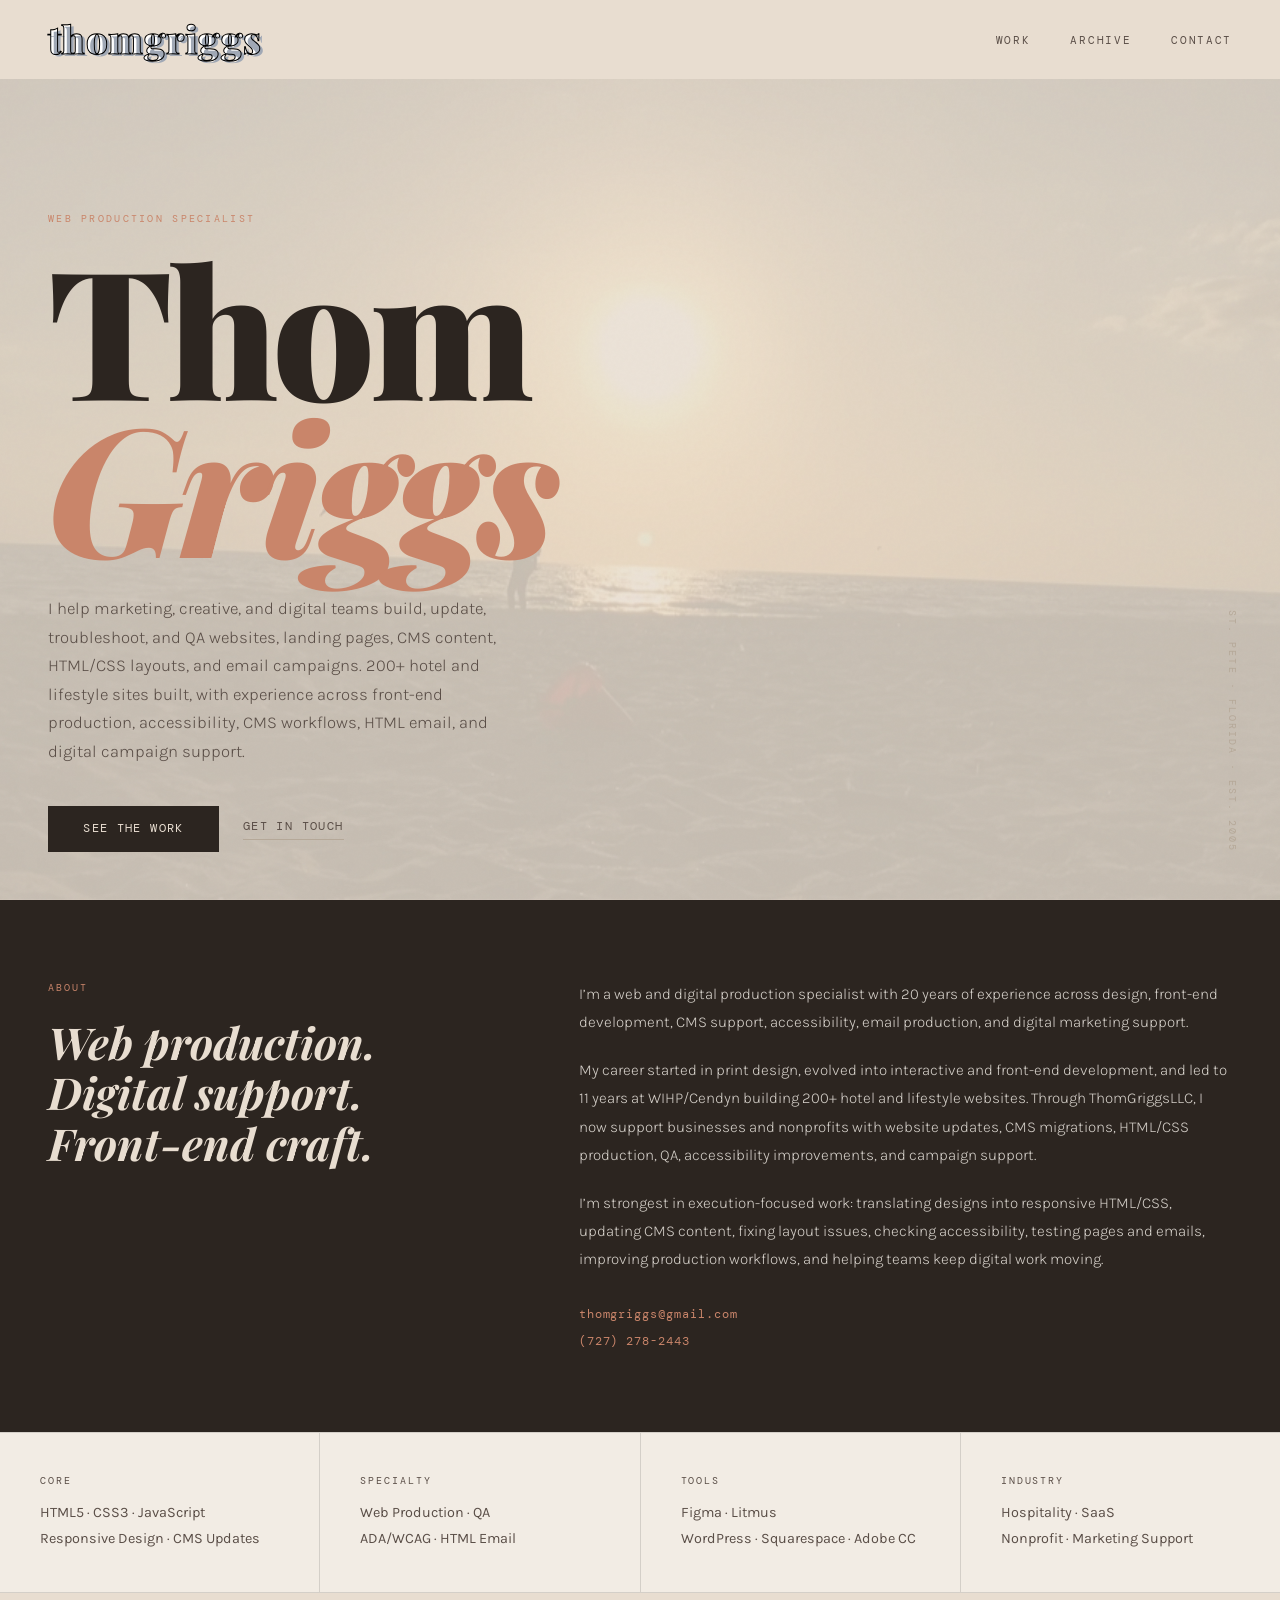
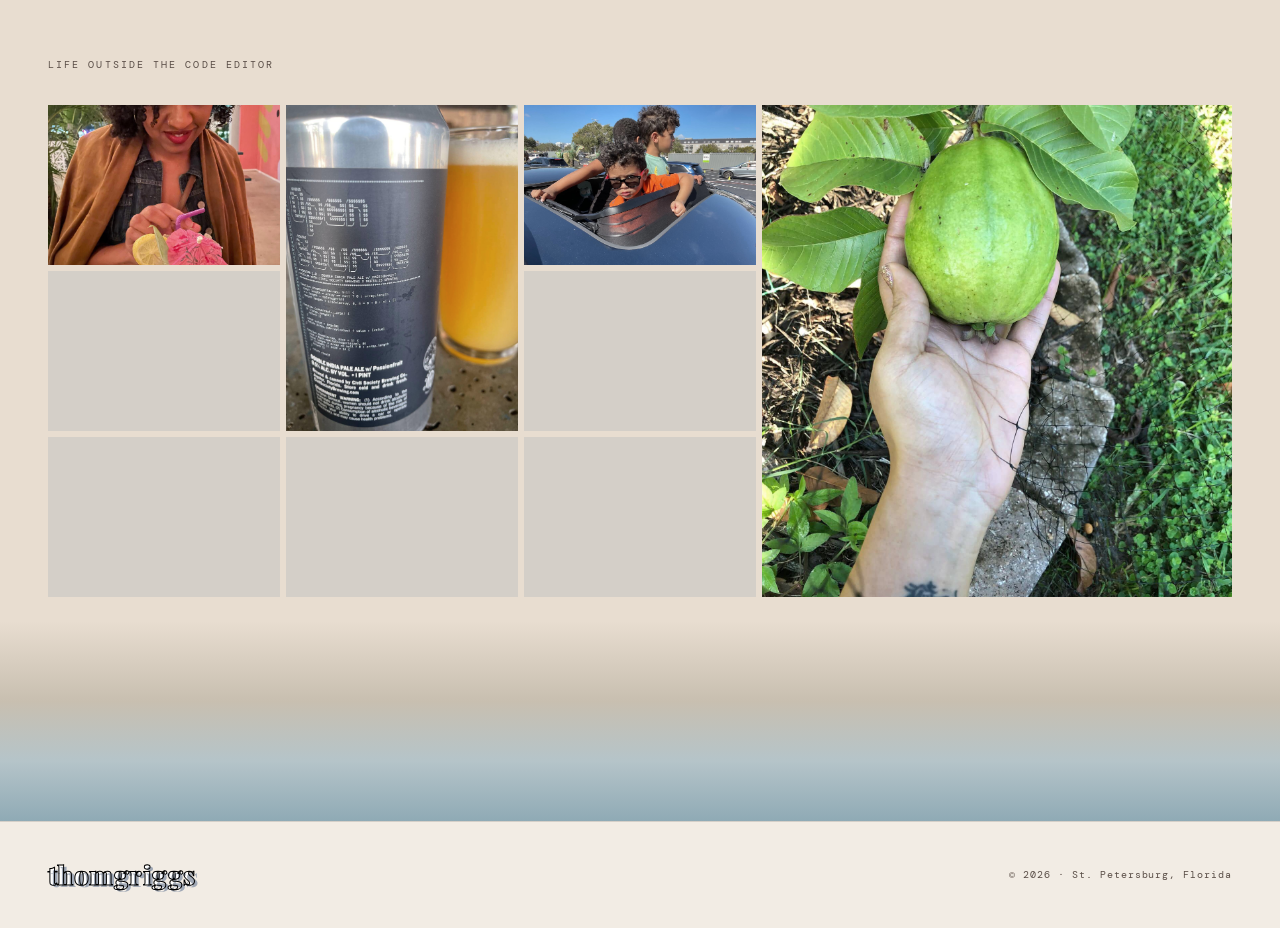
==== commit a5520a4e: "Use homepage screenshot as share image Replace the Tampa Bay Community Design Center spotlight image" ====
--- a/index.html
+++ b/index.html
@@ -1,4 +1,4 @@
-<!DOCTYPE html><html lang="en"> <head><meta charset="UTF-8"><meta name="viewport" content="width=device-width, initial-scale=1.0"><meta name="description" content="Web production specialist in St. Petersburg supporting CMS updates, HTML/CSS, accessibility, HTML email, QA, and 200+ hospitality builds."><meta name="author" content="Thom Griggs"><meta name="theme-color" content="#e8ddd0"><title>Thom Griggs | Web Production Specialist &amp; Digital Producer</title><link rel="canonical" href="https://thomgriggs.com/"><meta name="robots" content="index, follow"><meta property="og:type" content="website"><meta property="og:site_name" content="thomgriggs"><meta property="og:title" content="Thom Griggs | Web Production Specialist &amp; Digital Producer"><meta property="og:description" content="Web production specialist in St. Petersburg supporting CMS updates, HTML/CSS, accessibility, HTML email, QA, and 200+ hospitality builds."><meta property="og:url" content="https://thomgriggs.com/"><meta property="og:image" content="https://thomgriggs.com/images/spotlight-projects/tbcommunitydesign.png"><meta property="og:image:width" content="1011"><meta property="og:image:height" content="883"><meta property="og:image:alt" content="Thom Griggs portfolio preview featuring Tampa Bay Community Design Center work"><meta name="twitter:card" content="summary_large_image"><meta name="twitter:title" content="Thom Griggs | Web Production Specialist &amp; Digital Producer"><meta name="twitter:description" content="Web production specialist in St. Petersburg supporting CMS updates, HTML/CSS, accessibility, HTML email, QA, and 200+ hospitality builds."><meta name="twitter:image" content="https://thomgriggs.com/images/spotlight-projects/tbcommunitydesign.png"><meta name="twitter:image:alt" content="Thom Griggs portfolio preview featuring web production work"><script type="application/ld+json">{"@context":"https://schema.org","@type":"Person","name":"Thom Griggs","alternateName":"Thomas Griggs","url":"https://thomgriggs.com/","image":"https://thomgriggs.com/images/spotlight-projects/tbcommunitydesign.png","email":"mailto:thomgriggs@gmail.com","telephone":"+1-727-278-2443","address":{"@type":"PostalAddress","addressLocality":"St. Petersburg","addressRegion":"FL","addressCountry":"US"},"jobTitle":"Web Production Specialist and Digital Producer","hasOccupation":{"@type":"Occupation","name":"Web Production Specialist","occupationalCategory":"15-1254.00","skills":["HTML","CSS","JavaScript","CMS updates","WordPress","Squarespace","Accessibility","WCAG","HTML email","QA testing","Responsive design","Front-end production"]},"knowsAbout":["Front-end development","Web production","Digital production","CMS support","WordPress","Squarespace","Responsive web design","Accessibility","WCAG","HTML email","Litmus QA","Hospitality websites","Nonprofit websites","SaaS support","Marketing support"],"sameAs":["https://www.linkedin.com/in/thomgriggs","https://github.com/thomgriggs"]}</script><script type="application/ld+json">{"@context":"https://schema.org","@type":"WebSite","name":"thomgriggs","url":"https://thomgriggs.com/","description":"Portfolio of Thom Griggs, a web production specialist and digital producer focused on CMS support, front-end production, accessibility, HTML email, QA, and hospitality websites.","publisher":{"@type":"Person","name":"Thom Griggs"}}</script><link rel="icon" type="image/svg+xml" href="/favicon.svg"><link rel="preconnect" href="https://fonts.googleapis.com"><link rel="preconnect" href="https://fonts.gstatic.com" crossorigin><link rel="stylesheet" href="/_astro/BaseLayout.C7Eo-kTZ.css">
+<!DOCTYPE html><html lang="en"> <head><meta charset="UTF-8"><meta name="viewport" content="width=device-width, initial-scale=1.0"><meta name="description" content="Web production specialist in St. Petersburg supporting CMS updates, HTML/CSS, accessibility, HTML email, QA, and 200+ hospitality builds."><meta name="author" content="Thom Griggs"><meta name="theme-color" content="#e8ddd0"><title>Thom Griggs | Web Production Specialist &amp; Digital Producer</title><link rel="canonical" href="https://thomgriggs.com/"><meta name="robots" content="index, follow"><meta property="og:type" content="website"><meta property="og:site_name" content="thomgriggs"><meta property="og:title" content="Thom Griggs | Web Production Specialist &amp; Digital Producer"><meta property="og:description" content="Web production specialist in St. Petersburg supporting CMS updates, HTML/CSS, accessibility, HTML email, QA, and 200+ hospitality builds."><meta property="og:url" content="https://thomgriggs.com/"><meta property="og:image" content="https://thomgriggs.com/images/og-image.png"><meta property="og:image:width" content="1200"><meta property="og:image:height" content="630"><meta property="og:image:alt" content="thomgriggs.com homepage - Thom Griggs, front-end developer in St. Petersburg"><meta name="twitter:card" content="summary_large_image"><meta name="twitter:title" content="Thom Griggs | Web Production Specialist &amp; Digital Producer"><meta name="twitter:description" content="Web production specialist in St. Petersburg supporting CMS updates, HTML/CSS, accessibility, HTML email, QA, and 200+ hospitality builds."><meta name="twitter:image" content="https://thomgriggs.com/images/og-image.png"><meta name="twitter:image:alt" content="thomgriggs.com homepage - Thom Griggs, front-end developer in St. Petersburg"><script type="application/ld+json">{"@context":"https://schema.org","@type":"Person","name":"Thom Griggs","alternateName":"Thomas Griggs","url":"https://thomgriggs.com/","image":"https://thomgriggs.com/images/og-image.png","email":"mailto:thomgriggs@gmail.com","telephone":"+1-727-278-2443","address":{"@type":"PostalAddress","addressLocality":"St. Petersburg","addressRegion":"FL","addressCountry":"US"},"jobTitle":"Web Production Specialist and Digital Producer","hasOccupation":{"@type":"Occupation","name":"Web Production Specialist","occupationalCategory":"15-1254.00","skills":["HTML","CSS","JavaScript","CMS updates","WordPress","Squarespace","Accessibility","WCAG","HTML email","QA testing","Responsive design","Front-end production"]},"knowsAbout":["Front-end development","Web production","Digital production","CMS support","WordPress","Squarespace","Responsive web design","Accessibility","WCAG","HTML email","Litmus QA","Hospitality websites","Nonprofit websites","SaaS support","Marketing support"],"sameAs":["https://www.linkedin.com/in/thomgriggs","https://github.com/thomgriggs"]}</script><script type="application/ld+json">{"@context":"https://schema.org","@type":"WebSite","name":"thomgriggs","url":"https://thomgriggs.com/","description":"Portfolio of Thom Griggs, a web production specialist and digital producer focused on CMS support, front-end production, accessibility, HTML email, QA, and hospitality websites.","publisher":{"@type":"Person","name":"Thom Griggs"}}</script><link rel="icon" type="image/svg+xml" href="/favicon.svg"><link rel="preconnect" href="https://fonts.googleapis.com"><link rel="preconnect" href="https://fonts.gstatic.com" crossorigin><link rel="stylesheet" href="/_astro/BaseLayout.C7Eo-kTZ.css">
 <link rel="stylesheet" href="/_astro/index@_@astro.DOmVCmca.css"></head> <body> <a href="#main" class="skip-link">Skip to main content</a> <nav class="site-nav" id="site-nav"> <a href="/" class="nav-logo" aria-label="thomgriggs home">thomgriggs</a> <ul class="nav-links"> <li><a href="/work">Work</a></li> <li><a href="/archive">Archive</a></li> <li><a href="mailto:thomgriggs@gmail.com">Contact</a></li> </ul> <button class="nav-hamburger" id="nav-hamburger" aria-label="Open menu" aria-expanded="false" aria-controls="nav-dialog"> <span></span><span></span><span></span> </button> </nav> <dialog class="nav-dialog" id="nav-dialog" aria-label="Site navigation"> <div class="nav-dialog-inner"> <button class="nav-dialog-close" id="nav-dialog-close" aria-label="Close menu">&times;</button> <nav class="nav-dialog-links" aria-label="Mobile navigation"> <a href="/" aria-current="page">Home</a> <a href="/work">Work</a> <a href="/archive">Archive</a> <a href="mailto:thomgriggs@gmail.com">Contact</a> </nav> <p class="nav-dialog-sub">St. Pete &middot; Florida &middot; Est. 2005</p> </div> </dialog> <main id="main" tabindex="-1">  <section class="hero noise-overlay" data-astro-cid-j7pv25f6> <video autoplay muted loop playsinline class="hero-video-bg" aria-hidden="true" aria-label="Background video" data-astro-cid-j7pv25f6> <source src="/videos/video.webm" type="video/webm" data-astro-cid-j7pv25f6> <source src="/videos/video.mp4" type="video/mp4" data-astro-cid-j7pv25f6> </video> <div class="hero-inner" data-astro-cid-j7pv25f6> <p class="eyebrow anim-1" data-astro-cid-j7pv25f6><span id="title-rotator" aria-live="polite" aria-atomic="true" data-astro-cid-j7pv25f6>Web Production Specialist</span></p> <h1 class="hero-name anim-2" data-astro-cid-j7pv25f6>Thom <br data-astro-cid-j7pv25f6><em data-astro-cid-j7pv25f6>Griggs</em></h1> <p class="hero-desc anim-3" data-astro-cid-j7pv25f6>
 I help marketing, creative, and digital teams build, update, troubleshoot, and QA websites, landing pages, CMS content, HTML/CSS layouts, and email campaigns. 200+ hotel and lifestyle sites built, with experience across front-end production, accessibility, CMS workflows, HTML email, and digital campaign support.
 </p> <div class="hero-cta anim-4" data-astro-cid-j7pv25f6> <a href="/work" class="btn-primary" data-astro-cid-j7pv25f6>See the work</a> <a href="mailto:thomgriggs@gmail.com" class="btn-ghost" data-astro-cid-j7pv25f6>Get in touch</a> </div> </div> <span class="hero-location anim-5" data-astro-cid-j7pv25f6>St. Pete · Florida · Est. 2005</span> </section> <section class="about-strip" data-astro-cid-j7pv25f6> <div class="about-left" data-astro-cid-j7pv25f6> <p class="about-label" data-astro-cid-j7pv25f6>About</p> <h2 class="about-heading" data-astro-cid-j7pv25f6>Web production.<br data-astro-cid-j7pv25f6>Digital support.<br data-astro-cid-j7pv25f6><em data-astro-cid-j7pv25f6>Front-end craft.</em></h2> </div> <div class="about-right" data-astro-cid-j7pv25f6> <div class="about-body" data-astro-cid-j7pv25f6> <p data-astro-cid-j7pv25f6>I’m a web and digital production specialist with 20 years of experience across design, front-end development, CMS support, accessibility, email production, and digital marketing support.</p> <p data-astro-cid-j7pv25f6>My career started in print design, evolved into interactive and front-end development, and led to 11 years at WIHP/Cendyn building 200+ hotel and lifestyle websites. Through ThomGriggsLLC, I now support businesses and nonprofits with website updates, CMS migrations, HTML/CSS production, QA, accessibility improvements, and campaign support.</p> <p data-astro-cid-j7pv25f6>I’m strongest in execution-focused work: translating designs into responsive HTML/CSS, updating CMS content, fixing layout issues, checking accessibility, testing pages and emails, improving production workflows, and helping teams keep digital work moving.</p> </div> <div class="about-contact" data-astro-cid-j7pv25f6> <a href="mailto:thomgriggs@gmail.com" data-astro-cid-j7pv25f6>thomgriggs@gmail.com</a> <a href="tel:7272782443" data-astro-cid-j7pv25f6>(727) 278-2443</a> </div> </div> </section> <section class="skills-strip" data-astro-cid-j7pv25f6> <div class="skill-item" data-astro-cid-j7pv25f6><p class="skill-label" data-astro-cid-j7pv25f6>Core</p><p class="skill-list" data-astro-cid-j7pv25f6>HTML5 · CSS3 · JavaScript<br data-astro-cid-j7pv25f6>Responsive Design · CMS Updates</p></div> <div class="skill-item" data-astro-cid-j7pv25f6><p class="skill-label" data-astro-cid-j7pv25f6>Specialty</p><p class="skill-list" data-astro-cid-j7pv25f6>Web Production · QA<br data-astro-cid-j7pv25f6>ADA/WCAG · HTML Email</p></div> <div class="skill-item" data-astro-cid-j7pv25f6><p class="skill-label" data-astro-cid-j7pv25f6>Tools</p><p class="skill-list" data-astro-cid-j7pv25f6>Figma · Litmus<br data-astro-cid-j7pv25f6>WordPress · Squarespace · Adobe CC</p></div> <div class="skill-item" data-astro-cid-j7pv25f6><p class="skill-label" data-astro-cid-j7pv25f6>Industry</p><p class="skill-list" data-astro-cid-j7pv25f6>Hospitality · SaaS<br data-astro-cid-j7pv25f6>Nonprofit · Marketing Support</p></div> </section> <section class="photo-section" data-astro-cid-j7pv25f6> <p class="photo-label" data-astro-cid-j7pv25f6>Life outside the code editor</p> <div class="photo-grid" id="photo-grid" role="list" aria-label="Photo gallery" data-astro-cid-j7pv25f6> <div class="photo-cell" role="listitem" style="grid-column:span 1;grid-row:span 1;" data-photo="0" data-astro-cid-j7pv25f6> <img src="/images/family/IMG_4986.jpeg" alt="" loading="lazy" decoding="async" data-astro-cid-j7pv25f6> <div class="cell-overlay" data-astro-cid-j7pv25f6> <button class="cell-zoom" aria-label="View fullscreen" data-astro-cid-j7pv25f6> <svg width="16" height="16" viewBox="0 0 24 24" fill="none" stroke="currentColor" stroke-width="2.5" data-astro-cid-j7pv25f6> <path d="M8 3H5a2 2 0 0 0-2 2v3m18 0V5a2 2 0 0 0-2-2h-3m0 18h3a2 2 0 0 0 2-2v-3M3 16v3a2 2 0 0 0 2 2h3" data-astro-cid-j7pv25f6></path> </svg> </button> </div> </div><div class="photo-cell" role="listitem" style="grid-column:span 1;grid-row:span 2;" data-photo="1" data-astro-cid-j7pv25f6> <img src="/images/family/IMG_6388.jpeg" alt="" loading="lazy" decoding="async" data-astro-cid-j7pv25f6> <div class="cell-overlay" data-astro-cid-j7pv25f6> <button class="cell-zoom" aria-label="View fullscreen" data-astro-cid-j7pv25f6> <svg width="16" height="16" viewBox="0 0 24 24" fill="none" stroke="currentColor" stroke-width="2.5" data-astro-cid-j7pv25f6> <path d="M8 3H5a2 2 0 0 0-2 2v3m18 0V5a2 2 0 0 0-2-2h-3m0 18h3a2 2 0 0 0 2-2v-3M3 16v3a2 2 0 0 0 2 2h3" data-astro-cid-j7pv25f6></path> </svg> </button> </div> </div><div class="photo-cell" role="listitem" style="grid-column:span 1;grid-row:span 1;" data-photo="2" data-astro-cid-j7pv25f6> <img src="/images/family/IMG_5023.jpeg" alt="" loading="lazy" decoding="async" data-astro-cid-j7pv25f6> <div class="cell-overlay" data-astro-cid-j7pv25f6> <button class="cell-zoom" aria-label="View fullscreen" data-astro-cid-j7pv25f6> <svg width="16" height="16" viewBox="0 0 24 24" fill="none" stroke="currentColor" stroke-width="2.5" data-astro-cid-j7pv25f6> <path d="M8 3H5a2 2 0 0 0-2 2v3m18 0V5a2 2 0 0 0-2-2h-3m0 18h3a2 2 0 0 0 2-2v-3M3 16v3a2 2 0 0 0 2 2h3" data-astro-cid-j7pv25f6></path> </svg> </button> </div> </div><div class="photo-cell" role="listitem" style="grid-column:span 2;grid-row:span 3;" data-photo="3" data-astro-cid-j7pv25f6> <img src="/images/family/IMG_2985.jpeg" alt="" loading="lazy" decoding="async" data-astro-cid-j7pv25f6> <div class="cell-overlay" data-astro-cid-j7pv25f6> <button class="cell-zoom" aria-label="View fullscreen" data-astro-cid-j7pv25f6> <svg width="16" height="16" viewBox="0 0 24 24" fill="none" stroke="currentColor" stroke-width="2.5" data-astro-cid-j7pv25f6> <path d="M8 3H5a2 2 0 0 0-2 2v3m18 0V5a2 2 0 0 0-2-2h-3m0 18h3a2 2 0 0 0 2-2v-3M3 16v3a2 2 0 0 0 2 2h3" data-astro-cid-j7pv25f6></path> </svg> </button> </div> </div><div class="photo-cell" role="listitem" style="grid-column:span 1;grid-row:span 1;" data-photo="5" data-astro-cid-j7pv25f6> <img src="/images/family/IMG_4956.jpeg" alt="" loading="lazy" decoding="async" data-astro-cid-j7pv25f6> <div class="cell-overlay" data-astro-cid-j7pv25f6> <button class="cell-zoom" aria-label="View fullscreen" data-astro-cid-j7pv25f6> <svg width="16" height="16" viewBox="0 0 24 24" fill="none" stroke="currentColor" stroke-width="2.5" data-astro-cid-j7pv25f6> <path d="M8 3H5a2 2 0 0 0-2 2v3m18 0V5a2 2 0 0 0-2-2h-3m0 18h3a2 2 0 0 0 2-2v-3M3 16v3a2 2 0 0 0 2 2h3" data-astro-cid-j7pv25f6></path> </svg> </button> </div> </div><div class="photo-cell" role="listitem" style="grid-column:span 1;grid-row:span 1;" data-photo="6" data-astro-cid-j7pv25f6> <img src="/images/family/IMG_3224.jpeg" alt="" loading="lazy" decoding="async" data-astro-cid-j7pv25f6> <div class="cell-overlay" data-astro-cid-j7pv25f6> <button class="cell-zoom" aria-label="View fullscreen" data-astro-cid-j7pv25f6> <svg width="16" height="16" viewBox="0 0 24 24" fill="none" stroke="currentColor" stroke-width="2.5" data-astro-cid-j7pv25f6> <path d="M8 3H5a2 2 0 0 0-2 2v3m18 0V5a2 2 0 0 0-2-2h-3m0 18h3a2 2 0 0 0 2-2v-3M3 16v3a2 2 0 0 0 2 2h3" data-astro-cid-j7pv25f6></path> </svg> </button> </div> </div><div class="photo-cell" role="listitem" style="grid-column:span 1;grid-row:span 2;" data-photo="7" data-astro-cid-j7pv25f6> <img src="/images/family/IMG_2312.jpeg" alt="" loading="lazy" decoding="async" data-astro-cid-j7pv25f6> <div class="cell-overlay" data-astro-cid-j7pv25f6> <button class="cell-zoom" aria-label="View fullscreen" data-astro-cid-j7pv25f6> <svg width="16" height="16" viewBox="0 0 24 24" fill="none" stroke="currentColor" stroke-width="2.5" data-astro-cid-j7pv25f6> <path d="M8 3H5a2 2 0 0 0-2 2v3m18 0V5a2 2 0 0 0-2-2h-3m0 18h3a2 2 0 0 0 2-2v-3M3 16v3a2 2 0 0 0 2 2h3" data-astro-cid-j7pv25f6></path> </svg> </button> </div> </div><div class="photo-cell" role="listitem" style="grid-column:span 1;grid-row:span 1;" data-photo="8" data-astro-cid-j7pv25f6> <img src="/images/family/IMG_6339.jpeg" alt="" loading="lazy" decoding="async" data-astro-cid-j7pv25f6> <div class="cell-overlay" data-astro-cid-j7pv25f6> <button class="cell-zoom" aria-label="View fullscreen" data-astro-cid-j7pv25f6> <svg width="16" height="16" viewBox="0 0 24 24" fill="none" stroke="currentColor" stroke-width="2.5" data-astro-cid-j7pv25f6> <path d="M8 3H5a2 2 0 0 0-2 2v3m18 0V5a2 2 0 0 0-2-2h-3m0 18h3a2 2 0 0 0 2-2v-3M3 16v3a2 2 0 0 0 2 2h3" data-astro-cid-j7pv25f6></path> </svg> </button> </div> </div><div class="photo-cell" role="listitem" style="grid-column:span 1;grid-row:span 1;" data-photo="9" data-astro-cid-j7pv25f6> <img src="/images/family/IMG_3421.jpeg" alt="" loading="lazy" decoding="async" data-astro-cid-j7pv25f6> <div class="cell-overlay" data-astro-cid-j7pv25f6> <button class="cell-zoom" aria-label="View fullscreen" data-astro-cid-j7pv25f6> <svg width="16" height="16" viewBox="0 0 24 24" fill="none" stroke="currentColor" stroke-width="2.5" data-astro-cid-j7pv25f6> <path d="M8 3H5a2 2 0 0 0-2 2v3m18 0V5a2 2 0 0 0-2-2h-3m0 18h3a2 2 0 0 0 2-2v-3M3 16v3a2 2 0 0 0 2 2h3" data-astro-cid-j7pv25f6></path> </svg> </button> </div> </div><div class="photo-cell" role="listitem" style="grid-column:span 1;grid-row:span 1;" data-photo="10" data-astro-cid-j7pv25f6> <img src="/images/family/IMG_2159.jpeg" alt="" loading="lazy" decoding="async" data-astro-cid-j7pv25f6> <div class="cell-overlay" data-astro-cid-j7pv25f6> <button class="cell-zoom" aria-label="View fullscreen" data-astro-cid-j7pv25f6> <svg width="16" height="16" viewBox="0 0 24 24" fill="none" stroke="currentColor" stroke-width="2.5" data-astro-cid-j7pv25f6> <path d="M8 3H5a2 2 0 0 0-2 2v3m18 0V5a2 2 0 0 0-2-2h-3m0 18h3a2 2 0 0 0 2-2v-3M3 16v3a2 2 0 0 0 2 2h3" data-astro-cid-j7pv25f6></path> </svg> </button> </div> </div><div class="photo-cell" role="listitem" style="grid-column:span 1;grid-row:span 1;" data-photo="11" data-astro-cid-j7pv25f6> <img src="/images/family/IMG_2217.jpeg" alt="" loading="lazy" decoding="async" data-astro-cid-j7pv25f6> <div class="cell-overlay" data-astro-cid-j7pv25f6> <button class="cell-zoom" aria-label="View fullscreen" data-astro-cid-j7pv25f6> <svg width="16" height="16" viewBox="0 0 24 24" fill="none" stroke="currentColor" stroke-width="2.5" data-astro-cid-j7pv25f6> <path d="M8 3H5a2 2 0 0 0-2 2v3m18 0V5a2 2 0 0 0-2-2h-3m0 18h3a2 2 0 0 0 2-2v-3M3 16v3a2 2 0 0 0 2 2h3" data-astro-cid-j7pv25f6></path> </svg> </button> </div> </div><div class="photo-cell" role="listitem" style="grid-column:span 1;grid-row:span 1;" data-photo="12" data-astro-cid-j7pv25f6> <img src="/images/family/IMG_2121.jpeg" alt="" loading="lazy" decoding="async" data-astro-cid-j7pv25f6> <div class="cell-overlay" data-astro-cid-j7pv25f6> <button class="cell-zoom" aria-label="View fullscreen" data-astro-cid-j7pv25f6> <svg width="16" height="16" viewBox="0 0 24 24" fill="none" stroke="currentColor" stroke-width="2.5" data-astro-cid-j7pv25f6> <path d="M8 3H5a2 2 0 0 0-2 2v3m18 0V5a2 2 0 0 0-2-2h-3m0 18h3a2 2 0 0 0 2-2v-3M3 16v3a2 2 0 0 0 2 2h3" data-astro-cid-j7pv25f6></path> </svg> </button> </div> </div><div class="photo-cell" role="listitem" style="grid-column:span 1;grid-row:span 1;" data-photo="13" data-astro-cid-j7pv25f6> <img src="/images/family/IMG_1486.jpeg" alt="" loading="lazy" decoding="async" data-astro-cid-j7pv25f6> <div class="cell-overlay" data-astro-cid-j7pv25f6> <button class="cell-zoom" aria-label="View fullscreen" data-astro-cid-j7pv25f6> <svg width="16" height="16" viewBox="0 0 24 24" fill="none" stroke="currentColor" stroke-width="2.5" data-astro-cid-j7pv25f6> <path d="M8 3H5a2 2 0 0 0-2 2v3m18 0V5a2 2 0 0 0-2-2h-3m0 18h3a2 2 0 0 0 2-2v-3M3 16v3a2 2 0 0 0 2 2h3" data-astro-cid-j7pv25f6></path> </svg> </button> </div> </div><div class="photo-cell" role="listitem" style="grid-column:span 1;grid-row:span 2;" data-photo="14" data-astro-cid-j7pv25f6> <img src="/images/family/IMG_1514.jpeg" alt="" loading="lazy" decoding="async" data-astro-cid-j7pv25f6> <div class="cell-overlay" data-astro-cid-j7pv25f6> <button class="cell-zoom" aria-label="View fullscreen" data-astro-cid-j7pv25f6> <svg width="16" height="16" viewBox="0 0 24 24" fill="none" stroke="currentColor" stroke-width="2.5" data-astro-cid-j7pv25f6> <path d="M8 3H5a2 2 0 0 0-2 2v3m18 0V5a2 2 0 0 0-2-2h-3m0 18h3a2 2 0 0 0 2-2v-3M3 16v3a2 2 0 0 0 2 2h3" data-astro-cid-j7pv25f6></path> </svg> </button> </div> </div><div class="photo-cell" role="listitem" style="grid-column:span 1;grid-row:span 1;" data-photo="15" data-astro-cid-j7pv25f6> <img src="/images/family/IMG_2112.jpeg" alt="" loading="lazy" decoding="async" data-astro-cid-j7pv25f6> <div class="cell-overlay" data-astro-cid-j7pv25f6> <button class="cell-zoom" aria-label="View fullscreen" data-astro-cid-j7pv25f6> <svg width="16" height="16" viewBox="0 0 24 24" fill="none" stroke="currentColor" stroke-width="2.5" data-astro-cid-j7pv25f6> <path d="M8 3H5a2 2 0 0 0-2 2v3m18 0V5a2 2 0 0 0-2-2h-3m0 18h3a2 2 0 0 0 2-2v-3M3 16v3a2 2 0 0 0 2 2h3" data-astro-cid-j7pv25f6></path> </svg> </button> </div> </div><div class="photo-cell" role="listitem" style="grid-column:span 2;grid-row:span 3;" data-photo="16" data-astro-cid-j7pv25f6> <img src="/images/family/IMG_1761.jpeg" alt="" loading="lazy" decoding="async" data-astro-cid-j7pv25f6> <div class="cell-overlay" data-astro-cid-j7pv25f6> <button class="cell-zoom" aria-label="View fullscreen" data-astro-cid-j7pv25f6> <svg width="16" height="16" viewBox="0 0 24 24" fill="none" stroke="currentColor" stroke-width="2.5" data-astro-cid-j7pv25f6> <path d="M8 3H5a2 2 0 0 0-2 2v3m18 0V5a2 2 0 0 0-2-2h-3m0 18h3a2 2 0 0 0 2-2v-3M3 16v3a2 2 0 0 0 2 2h3" data-astro-cid-j7pv25f6></path> </svg> </button> </div> </div><div class="photo-cell" role="listitem" style="grid-column:span 1;grid-row:span 1;" data-photo="18" data-astro-cid-j7pv25f6> <img src="/images/family/IMG_1325.jpeg" alt="" loading="lazy" decoding="async" data-astro-cid-j7pv25f6> <div class="cell-overlay" data-astro-cid-j7pv25f6> <button class="cell-zoom" aria-label="View fullscreen" data-astro-cid-j7pv25f6> <svg width="16" height="16" viewBox="0 0 24 24" fill="none" stroke="currentColor" stroke-width="2.5" data-astro-cid-j7pv25f6> <path d="M8 3H5a2 2 0 0 0-2 2v3m18 0V5a2 2 0 0 0-2-2h-3m0 18h3a2 2 0 0 0 2-2v-3M3 16v3a2 2 0 0 0 2 2h3" data-astro-cid-j7pv25f6></path> </svg> </button> </div> </div><div class="photo-cell" role="listitem" style="grid-column:span 1;grid-row:span 1;" data-photo="19" data-astro-cid-j7pv25f6> <img src="/images/family/IMG_0865.jpeg" alt="" loading="lazy" decoding="async" data-astro-cid-j7pv25f6> <div class="cell-overlay" data-astro-cid-j7pv25f6> <button class="cell-zoom" aria-label="View fullscreen" data-astro-cid-j7pv25f6> <svg width="16" height="16" viewBox="0 0 24 24" fill="none" stroke="currentColor" stroke-width="2.5" data-astro-cid-j7pv25f6> <path d="M8 3H5a2 2 0 0 0-2 2v3m18 0V5a2 2 0 0 0-2-2h-3m0 18h3a2 2 0 0 0 2-2v-3M3 16v3a2 2 0 0 0 2 2h3" data-astro-cid-j7pv25f6></path> </svg> </button> </div> </div><div class="photo-cell" role="listitem" style="grid-column:span 1;grid-row:span 1;" data-photo="20" data-astro-cid-j7pv25f6> <img src="/images/family/IMG_0677.jpeg" alt="" loading="lazy" decoding="async" data-astro-cid-j7pv25f6> <div class="cell-overlay" data-astro-cid-j7pv25f6> <button class="cell-zoom" aria-label="View fullscreen" data-astro-cid-j7pv25f6> <svg width="16" height="16" viewBox="0 0 24 24" fill="none" stroke="currentColor" stroke-width="2.5" data-astro-cid-j7pv25f6> <path d="M8 3H5a2 2 0 0 0-2 2v3m18 0V5a2 2 0 0 0-2-2h-3m0 18h3a2 2 0 0 0 2-2v-3M3 16v3a2 2 0 0 0 2 2h3" data-astro-cid-j7pv25f6></path> </svg> </button> </div> </div><div class="photo-cell" role="listitem" style="grid-column:span 1;grid-row:span 2;" data-photo="21" data-astro-cid-j7pv25f6> <img src="/images/family/IMG_0274.jpeg" alt="" loading="lazy" decoding="async" data-astro-cid-j7pv25f6> <div class="cell-overlay" data-astro-cid-j7pv25f6> <button class="cell-zoom" aria-label="View fullscreen" data-astro-cid-j7pv25f6> <svg width="16" height="16" viewBox="0 0 24 24" fill="none" stroke="currentColor" stroke-width="2.5" data-astro-cid-j7pv25f6> <path d="M8 3H5a2 2 0 0 0-2 2v3m18 0V5a2 2 0 0 0-2-2h-3m0 18h3a2 2 0 0 0 2-2v-3M3 16v3a2 2 0 0 0 2 2h3" data-astro-cid-j7pv25f6></path> </svg> </button> </div> </div><div class="photo-cell" role="listitem" style="grid-column:span 1;grid-row:span 1;" data-photo="22" data-astro-cid-j7pv25f6> <img src="/images/family/63503405597.jpeg" alt="" loading="lazy" decoding="async" data-astro-cid-j7pv25f6> <div class="cell-overlay" data-astro-cid-j7pv25f6> <button class="cell-zoom" aria-label="View fullscreen" data-astro-cid-j7pv25f6> <svg width="16" height="16" viewBox="0 0 24 24" fill="none" stroke="currentColor" stroke-width="2.5" data-astro-cid-j7pv25f6> <path d="M8 3H5a2 2 0 0 0-2 2v3m18 0V5a2 2 0 0 0-2-2h-3m0 18h3a2 2 0 0 0 2-2v-3M3 16v3a2 2 0 0 0 2 2h3" data-astro-cid-j7pv25f6></path> </svg> </button> </div> </div><div class="photo-cell" role="listitem" style="grid-column:span 1;grid-row:span 1;" data-photo="23" data-astro-cid-j7pv25f6> <img src="/images/family/IMG_0486.jpeg" alt="" loading="lazy" decoding="async" data-astro-cid-j7pv25f6> <div class="cell-overlay" data-astro-cid-j7pv25f6> <button class="cell-zoom" aria-label="View fullscreen" data-astro-cid-j7pv25f6> <svg width="16" height="16" viewBox="0 0 24 24" fill="none" stroke="currentColor" stroke-width="2.5" data-astro-cid-j7pv25f6> <path d="M8 3H5a2 2 0 0 0-2 2v3m18 0V5a2 2 0 0 0-2-2h-3m0 18h3a2 2 0 0 0 2-2v-3M3 16v3a2 2 0 0 0 2 2h3" data-astro-cid-j7pv25f6></path> </svg> </button> </div> </div><div class="photo-cell" role="listitem" style="grid-column:span 1;grid-row:span 1;" data-photo="24" data-astro-cid-j7pv25f6> <img src="/images/family/DE531413.jpeg" alt="" loading="lazy" decoding="async" data-astro-cid-j7pv25f6> <div class="cell-overlay" data-astro-cid-j7pv25f6> <button class="cell-zoom" aria-label="View fullscreen" data-astro-cid-j7pv25f6> <svg width="16" height="16" viewBox="0 0 24 24" fill="none" stroke="currentColor" stroke-width="2.5" data-astro-cid-j7pv25f6> <path d="M8 3H5a2 2 0 0 0-2 2v3m18 0V5a2 2 0 0 0-2-2h-3m0 18h3a2 2 0 0 0 2-2v-3M3 16v3a2 2 0 0 0 2 2h3" data-astro-cid-j7pv25f6></path> </svg> </button> </div> </div> </div> </section> <div class="lightbox" id="lightbox" aria-hidden="true" inert data-astro-cid-j7pv25f6> <button class="lb-close" id="lb-close" aria-label="Close" data-astro-cid-j7pv25f6> <svg width="18" height="18" viewBox="0 0 24 24" fill="none" stroke="currentColor" stroke-width="2" data-astro-cid-j7pv25f6><line x1="18" y1="6" x2="6" y2="18" data-astro-cid-j7pv25f6></line><line x1="6" y1="6" x2="18" y2="18" data-astro-cid-j7pv25f6></line></svg> </button> <button class="lb-prev" id="lb-prev" aria-label="Previous" data-astro-cid-j7pv25f6>&#8592;</button> <button class="lb-next" id="lb-next" aria-label="Next" data-astro-cid-j7pv25f6>&#8594;</button> <figure class="lb-figure" data-astro-cid-j7pv25f6><img src="" alt="" id="lb-img" data-astro-cid-j7pv25f6></figure> <p class="lb-counter" id="lb-counter" data-astro-cid-j7pv25f6></p> </div> <div class="bottom-horizon" data-astro-cid-j7pv25f6></div>  </main> <footer class="site-footer"> <a href="/" class="nav-logo footer-logo-mark" aria-label="thomgriggs home">thomgriggs</a> <span class="footer-copy">© 2026 · St. Petersburg, Florida</span> </footer> <script type="module">const s=document.getElementById("site-nav");s&&window.addEventListener("scroll",()=>{s.classList.toggle("scrolled",window.scrollY>40)},{passive:!0});const n=document.getElementById("nav-hamburger"),e=document.getElementById("nav-dialog"),c=document.getElementById("nav-dialog-close");function d(){e.showModal(),n.setAttribute("aria-expanded","true"),document.body.style.overflow="hidden",setTimeout(()=>e.querySelector("a")?.focus(),50)}function o(){e.classList.add("closing"),setTimeout(()=>{e.close(),e.classList.remove("closing"),n.setAttribute("aria-expanded","false"),document.body.style.overflow="",n.focus()},280)}n?.addEventListener("click",d);c?.addEventListener("click",o);e?.addEventListener("click",t=>{t.target===e&&o()});e?.addEventListener("cancel",t=>{t.preventDefault(),o()});e?.querySelectorAll("a").forEach(t=>t.addEventListener("click",()=>o()));</script> </body> </html>  <script type="module">const I=document.getElementById("site-nav");window.addEventListener("scroll",()=>{I&&I.classList.toggle("scrolled",window.scrollY>40)},{passive:!0});document.querySelector(".hero-video-bg")?.play().catch(()=>{});const m=["Web Production Specialist","Digital Producer","Front-End Developer","CMS & Content Support","HTML Email Developer","ADA/WCAG Specialist"];let a=0;const c=document.getElementById("title-rotator");c&&setInterval(()=>{c.classList.add("out"),setTimeout(()=>{a=(a+1)%m.length,c.textContent=m[a],c.classList.remove("out")},370)},3200);const t=["IMG_4986.jpeg","IMG_6388.jpeg","IMG_5023.jpeg","IMG_2985.jpeg","IMG_4966.jpeg","IMG_4956.jpeg","IMG_3224.jpeg","IMG_2312.jpeg","IMG_6339.jpeg","IMG_3421.jpeg","IMG_2159.jpeg","IMG_2217.jpeg","IMG_2121.jpeg","IMG_1486.jpeg","IMG_1514.jpeg","IMG_2112.jpeg","IMG_1761.jpeg","IMG_1651.jpeg","IMG_1325.jpeg","IMG_0865.jpeg","IMG_0677.jpeg","IMG_0274.jpeg","63503405597.jpeg","IMG_0486.jpeg","DE531413.jpeg","67106646605.jpeg","761924FE.jpeg","65827132969.jpeg","57730964119.jpeg","56372490234.jpeg"].map(e=>"/images/family/"+e),s=Array.from(document.querySelectorAll(".photo-cell")),r=s.map(e=>parseInt(e.dataset.photo)||0);function u(e){const n=s[e].querySelector("img");n&&(n.classList.add("fading"),setTimeout(()=>{r[e]=(r[e]+s.length)%t.length,n.src=t[r[e]],n.onload=()=>n.classList.remove("fading"),n.onerror=()=>n.classList.remove("fading")},460))}let g=0,j=setInterval(()=>{u(g%s.length),g++},1800);const l=document.getElementById("lightbox"),h=document.getElementById("lb-img"),i=document.getElementById("lb-counter");let o=0;function f(e){o=(e%t.length+t.length)%t.length,h.src=t[o],i&&(i.textContent=o+1+" / "+t.length),l.removeAttribute("inert"),l.classList.add("open"),l.setAttribute("aria-hidden","false"),document.body.style.overflow="hidden",clearInterval(j)}function p(){l.classList.remove("open"),l.setAttribute("aria-hidden","true"),l.setAttribute("inert",""),document.body.style.overflow="",j=setInterval(()=>{u(g%s.length),g++},1800)}function d(e){o=(o+e+t.length)%t.length,h.src=t[o],i&&(i.textContent=o+1+" / "+t.length)}s.forEach((e,n)=>e.addEventListener("click",()=>f(r[n])));document.getElementById("lb-close")?.addEventListener("click",p);document.getElementById("lb-prev")?.addEventListener("click",()=>d(-1));document.getElementById("lb-next")?.addEventListener("click",()=>d(1));l?.addEventListener("click",e=>{e.target===l&&p()});document.addEventListener("keydown",e=>{l?.classList.contains("open")&&(e.key==="Escape"&&p(),e.key==="ArrowLeft"&&d(-1),e.key==="ArrowRight"&&d(1))});</script>
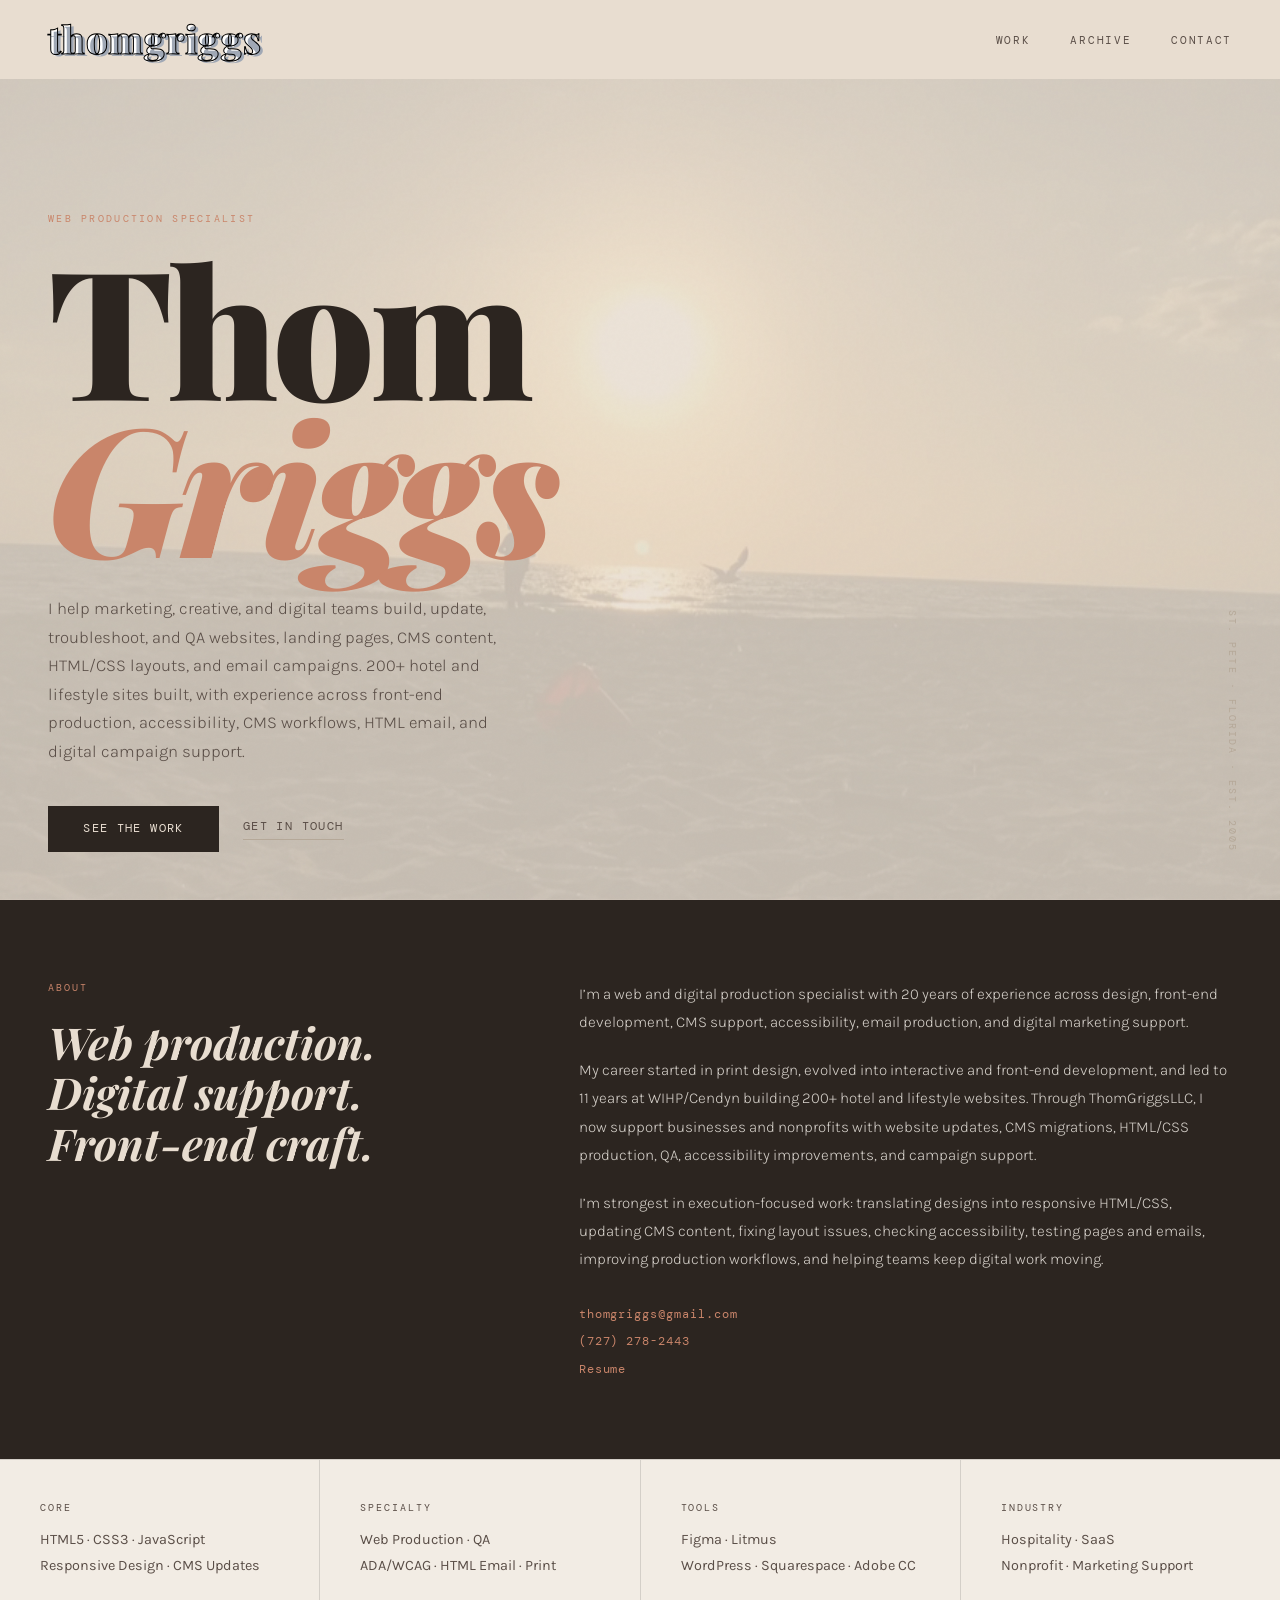
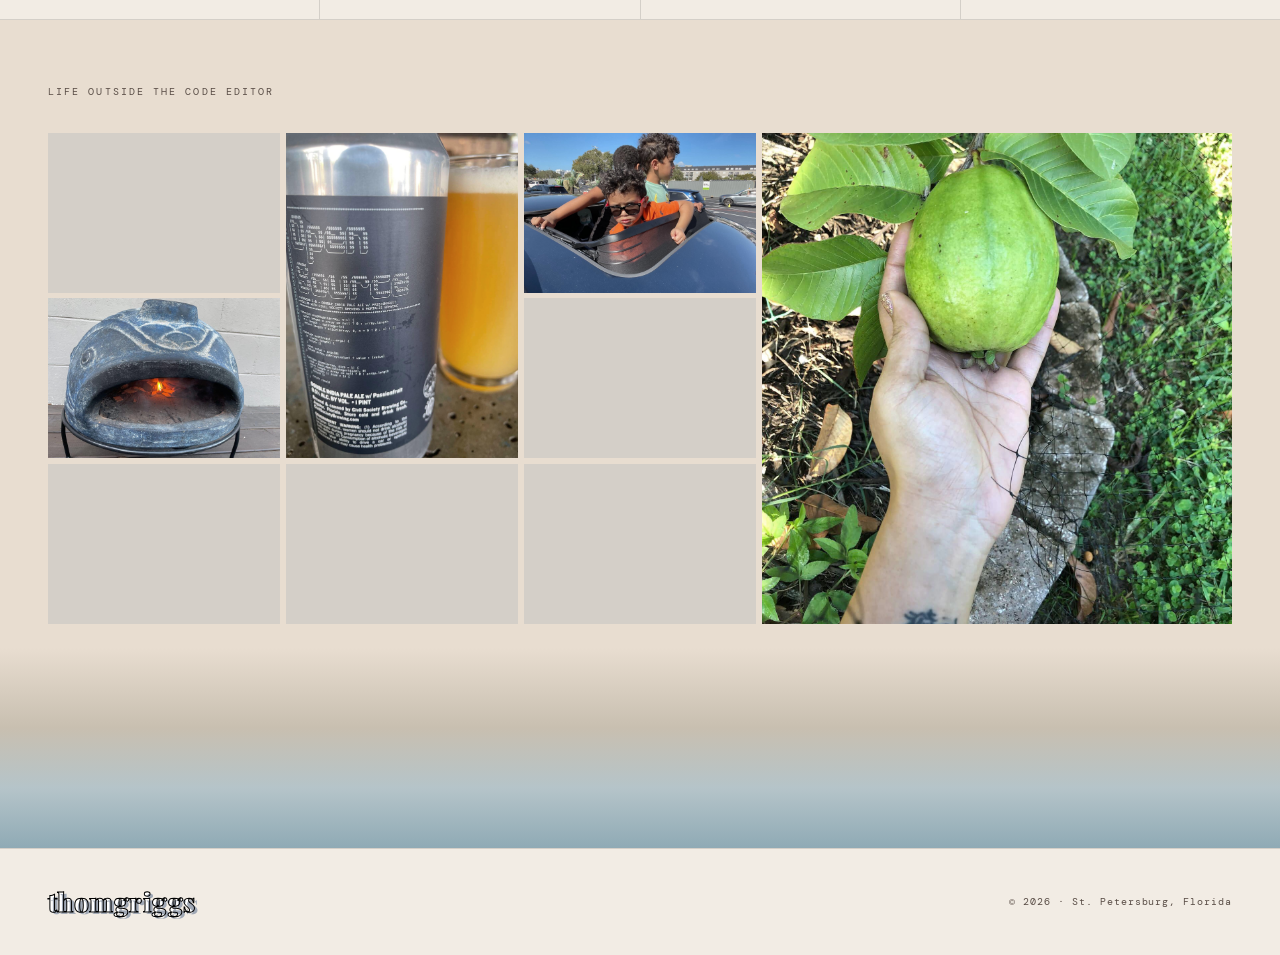
==== commit f4857fbb: "Align title to Web Production Specialist, add resume page with PDF Remove hero title rotator, set on" ====
--- a/index.html
+++ b/index.html
@@ -1,4 +1,4 @@
-<!DOCTYPE html><html lang="en"> <head><meta charset="UTF-8"><meta name="viewport" content="width=device-width, initial-scale=1.0"><meta name="description" content="Web production specialist in St. Petersburg supporting CMS updates, HTML/CSS, accessibility, HTML email, QA, and 200+ hospitality builds."><meta name="author" content="Thom Griggs"><meta name="theme-color" content="#e8ddd0"><title>Thom Griggs | Web Production Specialist &amp; Digital Producer</title><link rel="canonical" href="https://thomgriggs.com/"><meta name="robots" content="index, follow"><meta property="og:type" content="website"><meta property="og:site_name" content="thomgriggs"><meta property="og:title" content="Thom Griggs | Web Production Specialist &amp; Digital Producer"><meta property="og:description" content="Web production specialist in St. Petersburg supporting CMS updates, HTML/CSS, accessibility, HTML email, QA, and 200+ hospitality builds."><meta property="og:url" content="https://thomgriggs.com/"><meta property="og:image" content="https://thomgriggs.com/images/og-image.png"><meta property="og:image:width" content="1200"><meta property="og:image:height" content="630"><meta property="og:image:alt" content="thomgriggs.com homepage - Thom Griggs, front-end developer in St. Petersburg"><meta name="twitter:card" content="summary_large_image"><meta name="twitter:title" content="Thom Griggs | Web Production Specialist &amp; Digital Producer"><meta name="twitter:description" content="Web production specialist in St. Petersburg supporting CMS updates, HTML/CSS, accessibility, HTML email, QA, and 200+ hospitality builds."><meta name="twitter:image" content="https://thomgriggs.com/images/og-image.png"><meta name="twitter:image:alt" content="thomgriggs.com homepage - Thom Griggs, front-end developer in St. Petersburg"><script type="application/ld+json">{"@context":"https://schema.org","@type":"Person","name":"Thom Griggs","alternateName":"Thomas Griggs","url":"https://thomgriggs.com/","image":"https://thomgriggs.com/images/og-image.png","email":"mailto:thomgriggs@gmail.com","telephone":"+1-727-278-2443","address":{"@type":"PostalAddress","addressLocality":"St. Petersburg","addressRegion":"FL","addressCountry":"US"},"jobTitle":"Web Production Specialist and Digital Producer","hasOccupation":{"@type":"Occupation","name":"Web Production Specialist","occupationalCategory":"15-1254.00","skills":["HTML","CSS","JavaScript","CMS updates","WordPress","Squarespace","Accessibility","WCAG","HTML email","QA testing","Responsive design","Front-end production"]},"knowsAbout":["Front-end development","Web production","Digital production","CMS support","WordPress","Squarespace","Responsive web design","Accessibility","WCAG","HTML email","Litmus QA","Hospitality websites","Nonprofit websites","SaaS support","Marketing support"],"sameAs":["https://www.linkedin.com/in/thomgriggs","https://github.com/thomgriggs"]}</script><script type="application/ld+json">{"@context":"https://schema.org","@type":"WebSite","name":"thomgriggs","url":"https://thomgriggs.com/","description":"Portfolio of Thom Griggs, a web production specialist and digital producer focused on CMS support, front-end production, accessibility, HTML email, QA, and hospitality websites.","publisher":{"@type":"Person","name":"Thom Griggs"}}</script><link rel="icon" type="image/svg+xml" href="/favicon.svg"><link rel="preconnect" href="https://fonts.googleapis.com"><link rel="preconnect" href="https://fonts.gstatic.com" crossorigin><link rel="stylesheet" href="/_astro/BaseLayout.C7Eo-kTZ.css">
+<!DOCTYPE html><html lang="en"> <head><meta charset="UTF-8"><meta name="viewport" content="width=device-width, initial-scale=1.0"><meta name="description" content="Web production specialist in St. Petersburg supporting CMS updates, HTML/CSS, accessibility, HTML email, QA, and 200+ hospitality builds."><meta name="author" content="Thom Griggs"><meta name="theme-color" content="#e8ddd0"><title>Thom Griggs | Web Production Specialist | St. Petersburg, FL</title><link rel="canonical" href="https://thomgriggs.com/"><meta name="robots" content="index, follow"><meta property="og:type" content="website"><meta property="og:site_name" content="thomgriggs"><meta property="og:title" content="Thom Griggs | Web Production Specialist | St. Petersburg, FL"><meta property="og:description" content="Web production specialist in St. Petersburg supporting CMS updates, HTML/CSS, accessibility, HTML email, QA, and 200+ hospitality builds."><meta property="og:url" content="https://thomgriggs.com/"><meta property="og:image" content="https://thomgriggs.com/images/og-image.png"><meta property="og:image:width" content="1200"><meta property="og:image:height" content="630"><meta property="og:image:alt" content="thomgriggs.com homepage - Thom Griggs, web production specialist in St. Petersburg"><meta name="twitter:card" content="summary_large_image"><meta name="twitter:title" content="Thom Griggs | Web Production Specialist | St. Petersburg, FL"><meta name="twitter:description" content="Web production specialist in St. Petersburg supporting CMS updates, HTML/CSS, accessibility, HTML email, QA, and 200+ hospitality builds."><meta name="twitter:image" content="https://thomgriggs.com/images/og-image.png"><meta name="twitter:image:alt" content="thomgriggs.com homepage - Thom Griggs, web production specialist in St. Petersburg"><script type="application/ld+json">{"@context":"https://schema.org","@type":"Person","name":"Thom Griggs","alternateName":"Thomas Griggs","url":"https://thomgriggs.com/","image":"https://thomgriggs.com/images/og-image.png","email":"mailto:thomgriggs@gmail.com","telephone":"+1-727-278-2443","address":{"@type":"PostalAddress","addressLocality":"St. Petersburg","addressRegion":"FL","addressCountry":"US"},"jobTitle":"Web Production Specialist","hasOccupation":{"@type":"Occupation","name":"Web Production Specialist","occupationalCategory":"15-1254.00","skills":["HTML","CSS","JavaScript","CMS updates","WordPress","Squarespace","Accessibility","WCAG","HTML email","QA testing","Responsive design","Front-end production"]},"knowsAbout":["Front-end development","Web production","Digital production","CMS support","WordPress","Squarespace","Responsive web design","Accessibility","WCAG","HTML email","Litmus QA","Hospitality websites","Nonprofit websites","SaaS support","Marketing support"],"sameAs":["https://www.linkedin.com/in/thomgriggs","https://github.com/thomgriggs"]}</script><script type="application/ld+json">{"@context":"https://schema.org","@type":"WebSite","name":"thomgriggs","url":"https://thomgriggs.com/","description":"Portfolio of Thom Griggs, a web production specialist and digital producer focused on CMS support, front-end production, accessibility, HTML email, QA, and hospitality websites.","publisher":{"@type":"Person","name":"Thom Griggs"}}</script><link rel="icon" type="image/svg+xml" href="/favicon.svg"><link rel="preconnect" href="https://fonts.googleapis.com"><link rel="preconnect" href="https://fonts.gstatic.com" crossorigin><link rel="stylesheet" href="/_astro/BaseLayout.C7Eo-kTZ.css">
 <link rel="stylesheet" href="/_astro/index@_@astro.DOmVCmca.css"></head> <body> <a href="#main" class="skip-link">Skip to main content</a> <nav class="site-nav" id="site-nav"> <a href="/" class="nav-logo" aria-label="thomgriggs home">thomgriggs</a> <ul class="nav-links"> <li><a href="/work">Work</a></li> <li><a href="/archive">Archive</a></li> <li><a href="mailto:thomgriggs@gmail.com">Contact</a></li> </ul> <button class="nav-hamburger" id="nav-hamburger" aria-label="Open menu" aria-expanded="false" aria-controls="nav-dialog"> <span></span><span></span><span></span> </button> </nav> <dialog class="nav-dialog" id="nav-dialog" aria-label="Site navigation"> <div class="nav-dialog-inner"> <button class="nav-dialog-close" id="nav-dialog-close" aria-label="Close menu">&times;</button> <nav class="nav-dialog-links" aria-label="Mobile navigation"> <a href="/" aria-current="page">Home</a> <a href="/work">Work</a> <a href="/archive">Archive</a> <a href="mailto:thomgriggs@gmail.com">Contact</a> </nav> <p class="nav-dialog-sub">St. Pete &middot; Florida &middot; Est. 2005</p> </div> </dialog> <main id="main" tabindex="-1">  <section class="hero noise-overlay" data-astro-cid-j7pv25f6> <video autoplay muted loop playsinline class="hero-video-bg" aria-hidden="true" aria-label="Background video" data-astro-cid-j7pv25f6> <source src="/videos/video.webm" type="video/webm" data-astro-cid-j7pv25f6> <source src="/videos/video.mp4" type="video/mp4" data-astro-cid-j7pv25f6> </video> <div class="hero-inner" data-astro-cid-j7pv25f6> <p class="eyebrow anim-1" data-astro-cid-j7pv25f6><span id="title-rotator" aria-live="polite" aria-atomic="true" data-astro-cid-j7pv25f6>Web Production Specialist</span></p> <h1 class="hero-name anim-2" data-astro-cid-j7pv25f6>Thom <br data-astro-cid-j7pv25f6><em data-astro-cid-j7pv25f6>Griggs</em></h1> <p class="hero-desc anim-3" data-astro-cid-j7pv25f6>
 I help marketing, creative, and digital teams build, update, troubleshoot, and QA websites, landing pages, CMS content, HTML/CSS layouts, and email campaigns. 200+ hotel and lifestyle sites built, with experience across front-end production, accessibility, CMS workflows, HTML email, and digital campaign support.
-</p> <div class="hero-cta anim-4" data-astro-cid-j7pv25f6> <a href="/work" class="btn-primary" data-astro-cid-j7pv25f6>See the work</a> <a href="mailto:thomgriggs@gmail.com" class="btn-ghost" data-astro-cid-j7pv25f6>Get in touch</a> </div> </div> <span class="hero-location anim-5" data-astro-cid-j7pv25f6>St. Pete · Florida · Est. 2005</span> </section> <section class="about-strip" data-astro-cid-j7pv25f6> <div class="about-left" data-astro-cid-j7pv25f6> <p class="about-label" data-astro-cid-j7pv25f6>About</p> <h2 class="about-heading" data-astro-cid-j7pv25f6>Web production.<br data-astro-cid-j7pv25f6>Digital support.<br data-astro-cid-j7pv25f6><em data-astro-cid-j7pv25f6>Front-end craft.</em></h2> </div> <div class="about-right" data-astro-cid-j7pv25f6> <div class="about-body" data-astro-cid-j7pv25f6> <p data-astro-cid-j7pv25f6>I’m a web and digital production specialist with 20 years of experience across design, front-end development, CMS support, accessibility, email production, and digital marketing support.</p> <p data-astro-cid-j7pv25f6>My career started in print design, evolved into interactive and front-end development, and led to 11 years at WIHP/Cendyn building 200+ hotel and lifestyle websites. Through ThomGriggsLLC, I now support businesses and nonprofits with website updates, CMS migrations, HTML/CSS production, QA, accessibility improvements, and campaign support.</p> <p data-astro-cid-j7pv25f6>I’m strongest in execution-focused work: translating designs into responsive HTML/CSS, updating CMS content, fixing layout issues, checking accessibility, testing pages and emails, improving production workflows, and helping teams keep digital work moving.</p> </div> <div class="about-contact" data-astro-cid-j7pv25f6> <a href="mailto:thomgriggs@gmail.com" data-astro-cid-j7pv25f6>thomgriggs@gmail.com</a> <a href="tel:7272782443" data-astro-cid-j7pv25f6>(727) 278-2443</a> </div> </div> </section> <section class="skills-strip" data-astro-cid-j7pv25f6> <div class="skill-item" data-astro-cid-j7pv25f6><p class="skill-label" data-astro-cid-j7pv25f6>Core</p><p class="skill-list" data-astro-cid-j7pv25f6>HTML5 · CSS3 · JavaScript<br data-astro-cid-j7pv25f6>Responsive Design · CMS Updates</p></div> <div class="skill-item" data-astro-cid-j7pv25f6><p class="skill-label" data-astro-cid-j7pv25f6>Specialty</p><p class="skill-list" data-astro-cid-j7pv25f6>Web Production · QA<br data-astro-cid-j7pv25f6>ADA/WCAG · HTML Email</p></div> <div class="skill-item" data-astro-cid-j7pv25f6><p class="skill-label" data-astro-cid-j7pv25f6>Tools</p><p class="skill-list" data-astro-cid-j7pv25f6>Figma · Litmus<br data-astro-cid-j7pv25f6>WordPress · Squarespace · Adobe CC</p></div> <div class="skill-item" data-astro-cid-j7pv25f6><p class="skill-label" data-astro-cid-j7pv25f6>Industry</p><p class="skill-list" data-astro-cid-j7pv25f6>Hospitality · SaaS<br data-astro-cid-j7pv25f6>Nonprofit · Marketing Support</p></div> </section> <section class="photo-section" data-astro-cid-j7pv25f6> <p class="photo-label" data-astro-cid-j7pv25f6>Life outside the code editor</p> <div class="photo-grid" id="photo-grid" role="list" aria-label="Photo gallery" data-astro-cid-j7pv25f6> <div class="photo-cell" role="listitem" style="grid-column:span 1;grid-row:span 1;" data-photo="0" data-astro-cid-j7pv25f6> <img src="/images/family/IMG_4986.jpeg" alt="" loading="lazy" decoding="async" data-astro-cid-j7pv25f6> <div class="cell-overlay" data-astro-cid-j7pv25f6> <button class="cell-zoom" aria-label="View fullscreen" data-astro-cid-j7pv25f6> <svg width="16" height="16" viewBox="0 0 24 24" fill="none" stroke="currentColor" stroke-width="2.5" data-astro-cid-j7pv25f6> <path d="M8 3H5a2 2 0 0 0-2 2v3m18 0V5a2 2 0 0 0-2-2h-3m0 18h3a2 2 0 0 0 2-2v-3M3 16v3a2 2 0 0 0 2 2h3" data-astro-cid-j7pv25f6></path> </svg> </button> </div> </div><div class="photo-cell" role="listitem" style="grid-column:span 1;grid-row:span 2;" data-photo="1" data-astro-cid-j7pv25f6> <img src="/images/family/IMG_6388.jpeg" alt="" loading="lazy" decoding="async" data-astro-cid-j7pv25f6> <div class="cell-overlay" data-astro-cid-j7pv25f6> <button class="cell-zoom" aria-label="View fullscreen" data-astro-cid-j7pv25f6> <svg width="16" height="16" viewBox="0 0 24 24" fill="none" stroke="currentColor" stroke-width="2.5" data-astro-cid-j7pv25f6> <path d="M8 3H5a2 2 0 0 0-2 2v3m18 0V5a2 2 0 0 0-2-2h-3m0 18h3a2 2 0 0 0 2-2v-3M3 16v3a2 2 0 0 0 2 2h3" data-astro-cid-j7pv25f6></path> </svg> </button> </div> </div><div class="photo-cell" role="listitem" style="grid-column:span 1;grid-row:span 1;" data-photo="2" data-astro-cid-j7pv25f6> <img src="/images/family/IMG_5023.jpeg" alt="" loading="lazy" decoding="async" data-astro-cid-j7pv25f6> <div class="cell-overlay" data-astro-cid-j7pv25f6> <button class="cell-zoom" aria-label="View fullscreen" data-astro-cid-j7pv25f6> <svg width="16" height="16" viewBox="0 0 24 24" fill="none" stroke="currentColor" stroke-width="2.5" data-astro-cid-j7pv25f6> <path d="M8 3H5a2 2 0 0 0-2 2v3m18 0V5a2 2 0 0 0-2-2h-3m0 18h3a2 2 0 0 0 2-2v-3M3 16v3a2 2 0 0 0 2 2h3" data-astro-cid-j7pv25f6></path> </svg> </button> </div> </div><div class="photo-cell" role="listitem" style="grid-column:span 2;grid-row:span 3;" data-photo="3" data-astro-cid-j7pv25f6> <img src="/images/family/IMG_2985.jpeg" alt="" loading="lazy" decoding="async" data-astro-cid-j7pv25f6> <div class="cell-overlay" data-astro-cid-j7pv25f6> <button class="cell-zoom" aria-label="View fullscreen" data-astro-cid-j7pv25f6> <svg width="16" height="16" viewBox="0 0 24 24" fill="none" stroke="currentColor" stroke-width="2.5" data-astro-cid-j7pv25f6> <path d="M8 3H5a2 2 0 0 0-2 2v3m18 0V5a2 2 0 0 0-2-2h-3m0 18h3a2 2 0 0 0 2-2v-3M3 16v3a2 2 0 0 0 2 2h3" data-astro-cid-j7pv25f6></path> </svg> </button> </div> </div><div class="photo-cell" role="listitem" style="grid-column:span 1;grid-row:span 1;" data-photo="5" data-astro-cid-j7pv25f6> <img src="/images/family/IMG_4956.jpeg" alt="" loading="lazy" decoding="async" data-astro-cid-j7pv25f6> <div class="cell-overlay" data-astro-cid-j7pv25f6> <button class="cell-zoom" aria-label="View fullscreen" data-astro-cid-j7pv25f6> <svg width="16" height="16" viewBox="0 0 24 24" fill="none" stroke="currentColor" stroke-width="2.5" data-astro-cid-j7pv25f6> <path d="M8 3H5a2 2 0 0 0-2 2v3m18 0V5a2 2 0 0 0-2-2h-3m0 18h3a2 2 0 0 0 2-2v-3M3 16v3a2 2 0 0 0 2 2h3" data-astro-cid-j7pv25f6></path> </svg> </button> </div> </div><div class="photo-cell" role="listitem" style="grid-column:span 1;grid-row:span 1;" data-photo="6" data-astro-cid-j7pv25f6> <img src="/images/family/IMG_3224.jpeg" alt="" loading="lazy" decoding="async" data-astro-cid-j7pv25f6> <div class="cell-overlay" data-astro-cid-j7pv25f6> <button class="cell-zoom" aria-label="View fullscreen" data-astro-cid-j7pv25f6> <svg width="16" height="16" viewBox="0 0 24 24" fill="none" stroke="currentColor" stroke-width="2.5" data-astro-cid-j7pv25f6> <path d="M8 3H5a2 2 0 0 0-2 2v3m18 0V5a2 2 0 0 0-2-2h-3m0 18h3a2 2 0 0 0 2-2v-3M3 16v3a2 2 0 0 0 2 2h3" data-astro-cid-j7pv25f6></path> </svg> </button> </div> </div><div class="photo-cell" role="listitem" style="grid-column:span 1;grid-row:span 2;" data-photo="7" data-astro-cid-j7pv25f6> <img src="/images/family/IMG_2312.jpeg" alt="" loading="lazy" decoding="async" data-astro-cid-j7pv25f6> <div class="cell-overlay" data-astro-cid-j7pv25f6> <button class="cell-zoom" aria-label="View fullscreen" data-astro-cid-j7pv25f6> <svg width="16" height="16" viewBox="0 0 24 24" fill="none" stroke="currentColor" stroke-width="2.5" data-astro-cid-j7pv25f6> <path d="M8 3H5a2 2 0 0 0-2 2v3m18 0V5a2 2 0 0 0-2-2h-3m0 18h3a2 2 0 0 0 2-2v-3M3 16v3a2 2 0 0 0 2 2h3" data-astro-cid-j7pv25f6></path> </svg> </button> </div> </div><div class="photo-cell" role="listitem" style="grid-column:span 1;grid-row:span 1;" data-photo="8" data-astro-cid-j7pv25f6> <img src="/images/family/IMG_6339.jpeg" alt="" loading="lazy" decoding="async" data-astro-cid-j7pv25f6> <div class="cell-overlay" data-astro-cid-j7pv25f6> <button class="cell-zoom" aria-label="View fullscreen" data-astro-cid-j7pv25f6> <svg width="16" height="16" viewBox="0 0 24 24" fill="none" stroke="currentColor" stroke-width="2.5" data-astro-cid-j7pv25f6> <path d="M8 3H5a2 2 0 0 0-2 2v3m18 0V5a2 2 0 0 0-2-2h-3m0 18h3a2 2 0 0 0 2-2v-3M3 16v3a2 2 0 0 0 2 2h3" data-astro-cid-j7pv25f6></path> </svg> </button> </div> </div><div class="photo-cell" role="listitem" style="grid-column:span 1;grid-row:span 1;" data-photo="9" data-astro-cid-j7pv25f6> <img src="/images/family/IMG_3421.jpeg" alt="" loading="lazy" decoding="async" data-astro-cid-j7pv25f6> <div class="cell-overlay" data-astro-cid-j7pv25f6> <button class="cell-zoom" aria-label="View fullscreen" data-astro-cid-j7pv25f6> <svg width="16" height="16" viewBox="0 0 24 24" fill="none" stroke="currentColor" stroke-width="2.5" data-astro-cid-j7pv25f6> <path d="M8 3H5a2 2 0 0 0-2 2v3m18 0V5a2 2 0 0 0-2-2h-3m0 18h3a2 2 0 0 0 2-2v-3M3 16v3a2 2 0 0 0 2 2h3" data-astro-cid-j7pv25f6></path> </svg> </button> </div> </div><div class="photo-cell" role="listitem" style="grid-column:span 1;grid-row:span 1;" data-photo="10" data-astro-cid-j7pv25f6> <img src="/images/family/IMG_2159.jpeg" alt="" loading="lazy" decoding="async" data-astro-cid-j7pv25f6> <div class="cell-overlay" data-astro-cid-j7pv25f6> <button class="cell-zoom" aria-label="View fullscreen" data-astro-cid-j7pv25f6> <svg width="16" height="16" viewBox="0 0 24 24" fill="none" stroke="currentColor" stroke-width="2.5" data-astro-cid-j7pv25f6> <path d="M8 3H5a2 2 0 0 0-2 2v3m18 0V5a2 2 0 0 0-2-2h-3m0 18h3a2 2 0 0 0 2-2v-3M3 16v3a2 2 0 0 0 2 2h3" data-astro-cid-j7pv25f6></path> </svg> </button> </div> </div><div class="photo-cell" role="listitem" style="grid-column:span 1;grid-row:span 1;" data-photo="11" data-astro-cid-j7pv25f6> <img src="/images/family/IMG_2217.jpeg" alt="" loading="lazy" decoding="async" data-astro-cid-j7pv25f6> <div class="cell-overlay" data-astro-cid-j7pv25f6> <button class="cell-zoom" aria-label="View fullscreen" data-astro-cid-j7pv25f6> <svg width="16" height="16" viewBox="0 0 24 24" fill="none" stroke="currentColor" stroke-width="2.5" data-astro-cid-j7pv25f6> <path d="M8 3H5a2 2 0 0 0-2 2v3m18 0V5a2 2 0 0 0-2-2h-3m0 18h3a2 2 0 0 0 2-2v-3M3 16v3a2 2 0 0 0 2 2h3" data-astro-cid-j7pv25f6></path> </svg> </button> </div> </div><div class="photo-cell" role="listitem" style="grid-column:span 1;grid-row:span 1;" data-photo="12" data-astro-cid-j7pv25f6> <img src="/images/family/IMG_2121.jpeg" alt="" loading="lazy" decoding="async" data-astro-cid-j7pv25f6> <div class="cell-overlay" data-astro-cid-j7pv25f6> <button class="cell-zoom" aria-label="View fullscreen" data-astro-cid-j7pv25f6> <svg width="16" height="16" viewBox="0 0 24 24" fill="none" stroke="currentColor" stroke-width="2.5" data-astro-cid-j7pv25f6> <path d="M8 3H5a2 2 0 0 0-2 2v3m18 0V5a2 2 0 0 0-2-2h-3m0 18h3a2 2 0 0 0 2-2v-3M3 16v3a2 2 0 0 0 2 2h3" data-astro-cid-j7pv25f6></path> </svg> </button> </div> </div><div class="photo-cell" role="listitem" style="grid-column:span 1;grid-row:span 1;" data-photo="13" data-astro-cid-j7pv25f6> <img src="/images/family/IMG_1486.jpeg" alt="" loading="lazy" decoding="async" data-astro-cid-j7pv25f6> <div class="cell-overlay" data-astro-cid-j7pv25f6> <button class="cell-zoom" aria-label="View fullscreen" data-astro-cid-j7pv25f6> <svg width="16" height="16" viewBox="0 0 24 24" fill="none" stroke="currentColor" stroke-width="2.5" data-astro-cid-j7pv25f6> <path d="M8 3H5a2 2 0 0 0-2 2v3m18 0V5a2 2 0 0 0-2-2h-3m0 18h3a2 2 0 0 0 2-2v-3M3 16v3a2 2 0 0 0 2 2h3" data-astro-cid-j7pv25f6></path> </svg> </button> </div> </div><div class="photo-cell" role="listitem" style="grid-column:span 1;grid-row:span 2;" data-photo="14" data-astro-cid-j7pv25f6> <img src="/images/family/IMG_1514.jpeg" alt="" loading="lazy" decoding="async" data-astro-cid-j7pv25f6> <div class="cell-overlay" data-astro-cid-j7pv25f6> <button class="cell-zoom" aria-label="View fullscreen" data-astro-cid-j7pv25f6> <svg width="16" height="16" viewBox="0 0 24 24" fill="none" stroke="currentColor" stroke-width="2.5" data-astro-cid-j7pv25f6> <path d="M8 3H5a2 2 0 0 0-2 2v3m18 0V5a2 2 0 0 0-2-2h-3m0 18h3a2 2 0 0 0 2-2v-3M3 16v3a2 2 0 0 0 2 2h3" data-astro-cid-j7pv25f6></path> </svg> </button> </div> </div><div class="photo-cell" role="listitem" style="grid-column:span 1;grid-row:span 1;" data-photo="15" data-astro-cid-j7pv25f6> <img src="/images/family/IMG_2112.jpeg" alt="" loading="lazy" decoding="async" data-astro-cid-j7pv25f6> <div class="cell-overlay" data-astro-cid-j7pv25f6> <button class="cell-zoom" aria-label="View fullscreen" data-astro-cid-j7pv25f6> <svg width="16" height="16" viewBox="0 0 24 24" fill="none" stroke="currentColor" stroke-width="2.5" data-astro-cid-j7pv25f6> <path d="M8 3H5a2 2 0 0 0-2 2v3m18 0V5a2 2 0 0 0-2-2h-3m0 18h3a2 2 0 0 0 2-2v-3M3 16v3a2 2 0 0 0 2 2h3" data-astro-cid-j7pv25f6></path> </svg> </button> </div> </div><div class="photo-cell" role="listitem" style="grid-column:span 2;grid-row:span 3;" data-photo="16" data-astro-cid-j7pv25f6> <img src="/images/family/IMG_1761.jpeg" alt="" loading="lazy" decoding="async" data-astro-cid-j7pv25f6> <div class="cell-overlay" data-astro-cid-j7pv25f6> <button class="cell-zoom" aria-label="View fullscreen" data-astro-cid-j7pv25f6> <svg width="16" height="16" viewBox="0 0 24 24" fill="none" stroke="currentColor" stroke-width="2.5" data-astro-cid-j7pv25f6> <path d="M8 3H5a2 2 0 0 0-2 2v3m18 0V5a2 2 0 0 0-2-2h-3m0 18h3a2 2 0 0 0 2-2v-3M3 16v3a2 2 0 0 0 2 2h3" data-astro-cid-j7pv25f6></path> </svg> </button> </div> </div><div class="photo-cell" role="listitem" style="grid-column:span 1;grid-row:span 1;" data-photo="18" data-astro-cid-j7pv25f6> <img src="/images/family/IMG_1325.jpeg" alt="" loading="lazy" decoding="async" data-astro-cid-j7pv25f6> <div class="cell-overlay" data-astro-cid-j7pv25f6> <button class="cell-zoom" aria-label="View fullscreen" data-astro-cid-j7pv25f6> <svg width="16" height="16" viewBox="0 0 24 24" fill="none" stroke="currentColor" stroke-width="2.5" data-astro-cid-j7pv25f6> <path d="M8 3H5a2 2 0 0 0-2 2v3m18 0V5a2 2 0 0 0-2-2h-3m0 18h3a2 2 0 0 0 2-2v-3M3 16v3a2 2 0 0 0 2 2h3" data-astro-cid-j7pv25f6></path> </svg> </button> </div> </div><div class="photo-cell" role="listitem" style="grid-column:span 1;grid-row:span 1;" data-photo="19" data-astro-cid-j7pv25f6> <img src="/images/family/IMG_0865.jpeg" alt="" loading="lazy" decoding="async" data-astro-cid-j7pv25f6> <div class="cell-overlay" data-astro-cid-j7pv25f6> <button class="cell-zoom" aria-label="View fullscreen" data-astro-cid-j7pv25f6> <svg width="16" height="16" viewBox="0 0 24 24" fill="none" stroke="currentColor" stroke-width="2.5" data-astro-cid-j7pv25f6> <path d="M8 3H5a2 2 0 0 0-2 2v3m18 0V5a2 2 0 0 0-2-2h-3m0 18h3a2 2 0 0 0 2-2v-3M3 16v3a2 2 0 0 0 2 2h3" data-astro-cid-j7pv25f6></path> </svg> </button> </div> </div><div class="photo-cell" role="listitem" style="grid-column:span 1;grid-row:span 1;" data-photo="20" data-astro-cid-j7pv25f6> <img src="/images/family/IMG_0677.jpeg" alt="" loading="lazy" decoding="async" data-astro-cid-j7pv25f6> <div class="cell-overlay" data-astro-cid-j7pv25f6> <button class="cell-zoom" aria-label="View fullscreen" data-astro-cid-j7pv25f6> <svg width="16" height="16" viewBox="0 0 24 24" fill="none" stroke="currentColor" stroke-width="2.5" data-astro-cid-j7pv25f6> <path d="M8 3H5a2 2 0 0 0-2 2v3m18 0V5a2 2 0 0 0-2-2h-3m0 18h3a2 2 0 0 0 2-2v-3M3 16v3a2 2 0 0 0 2 2h3" data-astro-cid-j7pv25f6></path> </svg> </button> </div> </div><div class="photo-cell" role="listitem" style="grid-column:span 1;grid-row:span 2;" data-photo="21" data-astro-cid-j7pv25f6> <img src="/images/family/IMG_0274.jpeg" alt="" loading="lazy" decoding="async" data-astro-cid-j7pv25f6> <div class="cell-overlay" data-astro-cid-j7pv25f6> <button class="cell-zoom" aria-label="View fullscreen" data-astro-cid-j7pv25f6> <svg width="16" height="16" viewBox="0 0 24 24" fill="none" stroke="currentColor" stroke-width="2.5" data-astro-cid-j7pv25f6> <path d="M8 3H5a2 2 0 0 0-2 2v3m18 0V5a2 2 0 0 0-2-2h-3m0 18h3a2 2 0 0 0 2-2v-3M3 16v3a2 2 0 0 0 2 2h3" data-astro-cid-j7pv25f6></path> </svg> </button> </div> </div><div class="photo-cell" role="listitem" style="grid-column:span 1;grid-row:span 1;" data-photo="22" data-astro-cid-j7pv25f6> <img src="/images/family/63503405597.jpeg" alt="" loading="lazy" decoding="async" data-astro-cid-j7pv25f6> <div class="cell-overlay" data-astro-cid-j7pv25f6> <button class="cell-zoom" aria-label="View fullscreen" data-astro-cid-j7pv25f6> <svg width="16" height="16" viewBox="0 0 24 24" fill="none" stroke="currentColor" stroke-width="2.5" data-astro-cid-j7pv25f6> <path d="M8 3H5a2 2 0 0 0-2 2v3m18 0V5a2 2 0 0 0-2-2h-3m0 18h3a2 2 0 0 0 2-2v-3M3 16v3a2 2 0 0 0 2 2h3" data-astro-cid-j7pv25f6></path> </svg> </button> </div> </div><div class="photo-cell" role="listitem" style="grid-column:span 1;grid-row:span 1;" data-photo="23" data-astro-cid-j7pv25f6> <img src="/images/family/IMG_0486.jpeg" alt="" loading="lazy" decoding="async" data-astro-cid-j7pv25f6> <div class="cell-overlay" data-astro-cid-j7pv25f6> <button class="cell-zoom" aria-label="View fullscreen" data-astro-cid-j7pv25f6> <svg width="16" height="16" viewBox="0 0 24 24" fill="none" stroke="currentColor" stroke-width="2.5" data-astro-cid-j7pv25f6> <path d="M8 3H5a2 2 0 0 0-2 2v3m18 0V5a2 2 0 0 0-2-2h-3m0 18h3a2 2 0 0 0 2-2v-3M3 16v3a2 2 0 0 0 2 2h3" data-astro-cid-j7pv25f6></path> </svg> </button> </div> </div><div class="photo-cell" role="listitem" style="grid-column:span 1;grid-row:span 1;" data-photo="24" data-astro-cid-j7pv25f6> <img src="/images/family/DE531413.jpeg" alt="" loading="lazy" decoding="async" data-astro-cid-j7pv25f6> <div class="cell-overlay" data-astro-cid-j7pv25f6> <button class="cell-zoom" aria-label="View fullscreen" data-astro-cid-j7pv25f6> <svg width="16" height="16" viewBox="0 0 24 24" fill="none" stroke="currentColor" stroke-width="2.5" data-astro-cid-j7pv25f6> <path d="M8 3H5a2 2 0 0 0-2 2v3m18 0V5a2 2 0 0 0-2-2h-3m0 18h3a2 2 0 0 0 2-2v-3M3 16v3a2 2 0 0 0 2 2h3" data-astro-cid-j7pv25f6></path> </svg> </button> </div> </div> </div> </section> <div class="lightbox" id="lightbox" aria-hidden="true" inert data-astro-cid-j7pv25f6> <button class="lb-close" id="lb-close" aria-label="Close" data-astro-cid-j7pv25f6> <svg width="18" height="18" viewBox="0 0 24 24" fill="none" stroke="currentColor" stroke-width="2" data-astro-cid-j7pv25f6><line x1="18" y1="6" x2="6" y2="18" data-astro-cid-j7pv25f6></line><line x1="6" y1="6" x2="18" y2="18" data-astro-cid-j7pv25f6></line></svg> </button> <button class="lb-prev" id="lb-prev" aria-label="Previous" data-astro-cid-j7pv25f6>&#8592;</button> <button class="lb-next" id="lb-next" aria-label="Next" data-astro-cid-j7pv25f6>&#8594;</button> <figure class="lb-figure" data-astro-cid-j7pv25f6><img src="" alt="" id="lb-img" data-astro-cid-j7pv25f6></figure> <p class="lb-counter" id="lb-counter" data-astro-cid-j7pv25f6></p> </div> <div class="bottom-horizon" data-astro-cid-j7pv25f6></div>  </main> <footer class="site-footer"> <a href="/" class="nav-logo footer-logo-mark" aria-label="thomgriggs home">thomgriggs</a> <span class="footer-copy">© 2026 · St. Petersburg, Florida</span> </footer> <script type="module">const s=document.getElementById("site-nav");s&&window.addEventListener("scroll",()=>{s.classList.toggle("scrolled",window.scrollY>40)},{passive:!0});const n=document.getElementById("nav-hamburger"),e=document.getElementById("nav-dialog"),c=document.getElementById("nav-dialog-close");function d(){e.showModal(),n.setAttribute("aria-expanded","true"),document.body.style.overflow="hidden",setTimeout(()=>e.querySelector("a")?.focus(),50)}function o(){e.classList.add("closing"),setTimeout(()=>{e.close(),e.classList.remove("closing"),n.setAttribute("aria-expanded","false"),document.body.style.overflow="",n.focus()},280)}n?.addEventListener("click",d);c?.addEventListener("click",o);e?.addEventListener("click",t=>{t.target===e&&o()});e?.addEventListener("cancel",t=>{t.preventDefault(),o()});e?.querySelectorAll("a").forEach(t=>t.addEventListener("click",()=>o()));</script> </body> </html>  <script type="module">const I=document.getElementById("site-nav");window.addEventListener("scroll",()=>{I&&I.classList.toggle("scrolled",window.scrollY>40)},{passive:!0});document.querySelector(".hero-video-bg")?.play().catch(()=>{});const m=["Web Production Specialist","Digital Producer","Front-End Developer","CMS & Content Support","HTML Email Developer","ADA/WCAG Specialist"];let a=0;const c=document.getElementById("title-rotator");c&&setInterval(()=>{c.classList.add("out"),setTimeout(()=>{a=(a+1)%m.length,c.textContent=m[a],c.classList.remove("out")},370)},3200);const t=["IMG_4986.jpeg","IMG_6388.jpeg","IMG_5023.jpeg","IMG_2985.jpeg","IMG_4966.jpeg","IMG_4956.jpeg","IMG_3224.jpeg","IMG_2312.jpeg","IMG_6339.jpeg","IMG_3421.jpeg","IMG_2159.jpeg","IMG_2217.jpeg","IMG_2121.jpeg","IMG_1486.jpeg","IMG_1514.jpeg","IMG_2112.jpeg","IMG_1761.jpeg","IMG_1651.jpeg","IMG_1325.jpeg","IMG_0865.jpeg","IMG_0677.jpeg","IMG_0274.jpeg","63503405597.jpeg","IMG_0486.jpeg","DE531413.jpeg","67106646605.jpeg","761924FE.jpeg","65827132969.jpeg","57730964119.jpeg","56372490234.jpeg"].map(e=>"/images/family/"+e),s=Array.from(document.querySelectorAll(".photo-cell")),r=s.map(e=>parseInt(e.dataset.photo)||0);function u(e){const n=s[e].querySelector("img");n&&(n.classList.add("fading"),setTimeout(()=>{r[e]=(r[e]+s.length)%t.length,n.src=t[r[e]],n.onload=()=>n.classList.remove("fading"),n.onerror=()=>n.classList.remove("fading")},460))}let g=0,j=setInterval(()=>{u(g%s.length),g++},1800);const l=document.getElementById("lightbox"),h=document.getElementById("lb-img"),i=document.getElementById("lb-counter");let o=0;function f(e){o=(e%t.length+t.length)%t.length,h.src=t[o],i&&(i.textContent=o+1+" / "+t.length),l.removeAttribute("inert"),l.classList.add("open"),l.setAttribute("aria-hidden","false"),document.body.style.overflow="hidden",clearInterval(j)}function p(){l.classList.remove("open"),l.setAttribute("aria-hidden","true"),l.setAttribute("inert",""),document.body.style.overflow="",j=setInterval(()=>{u(g%s.length),g++},1800)}function d(e){o=(o+e+t.length)%t.length,h.src=t[o],i&&(i.textContent=o+1+" / "+t.length)}s.forEach((e,n)=>e.addEventListener("click",()=>f(r[n])));document.getElementById("lb-close")?.addEventListener("click",p);document.getElementById("lb-prev")?.addEventListener("click",()=>d(-1));document.getElementById("lb-next")?.addEventListener("click",()=>d(1));l?.addEventListener("click",e=>{e.target===l&&p()});document.addEventListener("keydown",e=>{l?.classList.contains("open")&&(e.key==="Escape"&&p(),e.key==="ArrowLeft"&&d(-1),e.key==="ArrowRight"&&d(1))});</script>+</p> <div class="hero-cta anim-4" data-astro-cid-j7pv25f6> <a href="/work" class="btn-primary" data-astro-cid-j7pv25f6>See the work</a> <a href="mailto:thomgriggs@gmail.com" class="btn-ghost" data-astro-cid-j7pv25f6>Get in touch</a> </div> </div> <span class="hero-location anim-5" data-astro-cid-j7pv25f6>St. Pete · Florida · Est. 2005</span> </section> <section class="about-strip" data-astro-cid-j7pv25f6> <div class="about-left" data-astro-cid-j7pv25f6> <p class="about-label" data-astro-cid-j7pv25f6>About</p> <h2 class="about-heading" data-astro-cid-j7pv25f6>Web production.<br data-astro-cid-j7pv25f6>Digital support.<br data-astro-cid-j7pv25f6><em data-astro-cid-j7pv25f6>Front-end craft.</em></h2> </div> <div class="about-right" data-astro-cid-j7pv25f6> <div class="about-body" data-astro-cid-j7pv25f6> <p data-astro-cid-j7pv25f6>I’m a web and digital production specialist with 20 years of experience across design, front-end development, CMS support, accessibility, email production, and digital marketing support.</p> <p data-astro-cid-j7pv25f6>My career started in print design, evolved into interactive and front-end development, and led to 11 years at WIHP/Cendyn building 200+ hotel and lifestyle websites. Through ThomGriggsLLC, I now support businesses and nonprofits with website updates, CMS migrations, HTML/CSS production, QA, accessibility improvements, and campaign support.</p> <p data-astro-cid-j7pv25f6>I’m strongest in execution-focused work: translating designs into responsive HTML/CSS, updating CMS content, fixing layout issues, checking accessibility, testing pages and emails, improving production workflows, and helping teams keep digital work moving.</p> </div> <div class="about-contact" data-astro-cid-j7pv25f6> <a href="mailto:thomgriggs@gmail.com" data-astro-cid-j7pv25f6>thomgriggs@gmail.com</a> <a href="tel:7272782443" data-astro-cid-j7pv25f6>(727) 278-2443</a> <a href="/resume/" data-astro-cid-j7pv25f6>Resume</a> </div> </div> </section> <section class="skills-strip" data-astro-cid-j7pv25f6> <div class="skill-item" data-astro-cid-j7pv25f6><p class="skill-label" data-astro-cid-j7pv25f6>Core</p><p class="skill-list" data-astro-cid-j7pv25f6>HTML5 · CSS3 · JavaScript<br data-astro-cid-j7pv25f6>Responsive Design · CMS Updates</p></div> <div class="skill-item" data-astro-cid-j7pv25f6><p class="skill-label" data-astro-cid-j7pv25f6>Specialty</p><p class="skill-list" data-astro-cid-j7pv25f6>Web Production · QA<br data-astro-cid-j7pv25f6>ADA/WCAG · HTML Email · Print</p></div> <div class="skill-item" data-astro-cid-j7pv25f6><p class="skill-label" data-astro-cid-j7pv25f6>Tools</p><p class="skill-list" data-astro-cid-j7pv25f6>Figma · Litmus<br data-astro-cid-j7pv25f6>WordPress · Squarespace · Adobe CC</p></div> <div class="skill-item" data-astro-cid-j7pv25f6><p class="skill-label" data-astro-cid-j7pv25f6>Industry</p><p class="skill-list" data-astro-cid-j7pv25f6>Hospitality · SaaS<br data-astro-cid-j7pv25f6>Nonprofit · Marketing Support</p></div> </section> <section class="photo-section" data-astro-cid-j7pv25f6> <p class="photo-label" data-astro-cid-j7pv25f6>Life outside the code editor</p> <div class="photo-grid" id="photo-grid" role="list" aria-label="Photo gallery" data-astro-cid-j7pv25f6> <div class="photo-cell" role="listitem" style="grid-column:span 1;grid-row:span 1;" data-photo="0" data-astro-cid-j7pv25f6> <img src="/images/family/IMG_4986.jpeg" alt="" loading="lazy" decoding="async" data-astro-cid-j7pv25f6> <div class="cell-overlay" data-astro-cid-j7pv25f6> <button class="cell-zoom" aria-label="View fullscreen" data-astro-cid-j7pv25f6> <svg width="16" height="16" viewBox="0 0 24 24" fill="none" stroke="currentColor" stroke-width="2.5" data-astro-cid-j7pv25f6> <path d="M8 3H5a2 2 0 0 0-2 2v3m18 0V5a2 2 0 0 0-2-2h-3m0 18h3a2 2 0 0 0 2-2v-3M3 16v3a2 2 0 0 0 2 2h3" data-astro-cid-j7pv25f6></path> </svg> </button> </div> </div><div class="photo-cell" role="listitem" style="grid-column:span 1;grid-row:span 2;" data-photo="1" data-astro-cid-j7pv25f6> <img src="/images/family/IMG_6388.jpeg" alt="" loading="lazy" decoding="async" data-astro-cid-j7pv25f6> <div class="cell-overlay" data-astro-cid-j7pv25f6> <button class="cell-zoom" aria-label="View fullscreen" data-astro-cid-j7pv25f6> <svg width="16" height="16" viewBox="0 0 24 24" fill="none" stroke="currentColor" stroke-width="2.5" data-astro-cid-j7pv25f6> <path d="M8 3H5a2 2 0 0 0-2 2v3m18 0V5a2 2 0 0 0-2-2h-3m0 18h3a2 2 0 0 0 2-2v-3M3 16v3a2 2 0 0 0 2 2h3" data-astro-cid-j7pv25f6></path> </svg> </button> </div> </div><div class="photo-cell" role="listitem" style="grid-column:span 1;grid-row:span 1;" data-photo="2" data-astro-cid-j7pv25f6> <img src="/images/family/IMG_5023.jpeg" alt="" loading="lazy" decoding="async" data-astro-cid-j7pv25f6> <div class="cell-overlay" data-astro-cid-j7pv25f6> <button class="cell-zoom" aria-label="View fullscreen" data-astro-cid-j7pv25f6> <svg width="16" height="16" viewBox="0 0 24 24" fill="none" stroke="currentColor" stroke-width="2.5" data-astro-cid-j7pv25f6> <path d="M8 3H5a2 2 0 0 0-2 2v3m18 0V5a2 2 0 0 0-2-2h-3m0 18h3a2 2 0 0 0 2-2v-3M3 16v3a2 2 0 0 0 2 2h3" data-astro-cid-j7pv25f6></path> </svg> </button> </div> </div><div class="photo-cell" role="listitem" style="grid-column:span 2;grid-row:span 3;" data-photo="3" data-astro-cid-j7pv25f6> <img src="/images/family/IMG_2985.jpeg" alt="" loading="lazy" decoding="async" data-astro-cid-j7pv25f6> <div class="cell-overlay" data-astro-cid-j7pv25f6> <button class="cell-zoom" aria-label="View fullscreen" data-astro-cid-j7pv25f6> <svg width="16" height="16" viewBox="0 0 24 24" fill="none" stroke="currentColor" stroke-width="2.5" data-astro-cid-j7pv25f6> <path d="M8 3H5a2 2 0 0 0-2 2v3m18 0V5a2 2 0 0 0-2-2h-3m0 18h3a2 2 0 0 0 2-2v-3M3 16v3a2 2 0 0 0 2 2h3" data-astro-cid-j7pv25f6></path> </svg> </button> </div> </div><div class="photo-cell" role="listitem" style="grid-column:span 1;grid-row:span 1;" data-photo="5" data-astro-cid-j7pv25f6> <img src="/images/family/IMG_4956.jpeg" alt="" loading="lazy" decoding="async" data-astro-cid-j7pv25f6> <div class="cell-overlay" data-astro-cid-j7pv25f6> <button class="cell-zoom" aria-label="View fullscreen" data-astro-cid-j7pv25f6> <svg width="16" height="16" viewBox="0 0 24 24" fill="none" stroke="currentColor" stroke-width="2.5" data-astro-cid-j7pv25f6> <path d="M8 3H5a2 2 0 0 0-2 2v3m18 0V5a2 2 0 0 0-2-2h-3m0 18h3a2 2 0 0 0 2-2v-3M3 16v3a2 2 0 0 0 2 2h3" data-astro-cid-j7pv25f6></path> </svg> </button> </div> </div><div class="photo-cell" role="listitem" style="grid-column:span 1;grid-row:span 1;" data-photo="6" data-astro-cid-j7pv25f6> <img src="/images/family/IMG_3224.jpeg" alt="" loading="lazy" decoding="async" data-astro-cid-j7pv25f6> <div class="cell-overlay" data-astro-cid-j7pv25f6> <button class="cell-zoom" aria-label="View fullscreen" data-astro-cid-j7pv25f6> <svg width="16" height="16" viewBox="0 0 24 24" fill="none" stroke="currentColor" stroke-width="2.5" data-astro-cid-j7pv25f6> <path d="M8 3H5a2 2 0 0 0-2 2v3m18 0V5a2 2 0 0 0-2-2h-3m0 18h3a2 2 0 0 0 2-2v-3M3 16v3a2 2 0 0 0 2 2h3" data-astro-cid-j7pv25f6></path> </svg> </button> </div> </div><div class="photo-cell" role="listitem" style="grid-column:span 1;grid-row:span 2;" data-photo="7" data-astro-cid-j7pv25f6> <img src="/images/family/IMG_2312.jpeg" alt="" loading="lazy" decoding="async" data-astro-cid-j7pv25f6> <div class="cell-overlay" data-astro-cid-j7pv25f6> <button class="cell-zoom" aria-label="View fullscreen" data-astro-cid-j7pv25f6> <svg width="16" height="16" viewBox="0 0 24 24" fill="none" stroke="currentColor" stroke-width="2.5" data-astro-cid-j7pv25f6> <path d="M8 3H5a2 2 0 0 0-2 2v3m18 0V5a2 2 0 0 0-2-2h-3m0 18h3a2 2 0 0 0 2-2v-3M3 16v3a2 2 0 0 0 2 2h3" data-astro-cid-j7pv25f6></path> </svg> </button> </div> </div><div class="photo-cell" role="listitem" style="grid-column:span 1;grid-row:span 1;" data-photo="8" data-astro-cid-j7pv25f6> <img src="/images/family/IMG_6339.jpeg" alt="" loading="lazy" decoding="async" data-astro-cid-j7pv25f6> <div class="cell-overlay" data-astro-cid-j7pv25f6> <button class="cell-zoom" aria-label="View fullscreen" data-astro-cid-j7pv25f6> <svg width="16" height="16" viewBox="0 0 24 24" fill="none" stroke="currentColor" stroke-width="2.5" data-astro-cid-j7pv25f6> <path d="M8 3H5a2 2 0 0 0-2 2v3m18 0V5a2 2 0 0 0-2-2h-3m0 18h3a2 2 0 0 0 2-2v-3M3 16v3a2 2 0 0 0 2 2h3" data-astro-cid-j7pv25f6></path> </svg> </button> </div> </div><div class="photo-cell" role="listitem" style="grid-column:span 1;grid-row:span 1;" data-photo="9" data-astro-cid-j7pv25f6> <img src="/images/family/IMG_3421.jpeg" alt="" loading="lazy" decoding="async" data-astro-cid-j7pv25f6> <div class="cell-overlay" data-astro-cid-j7pv25f6> <button class="cell-zoom" aria-label="View fullscreen" data-astro-cid-j7pv25f6> <svg width="16" height="16" viewBox="0 0 24 24" fill="none" stroke="currentColor" stroke-width="2.5" data-astro-cid-j7pv25f6> <path d="M8 3H5a2 2 0 0 0-2 2v3m18 0V5a2 2 0 0 0-2-2h-3m0 18h3a2 2 0 0 0 2-2v-3M3 16v3a2 2 0 0 0 2 2h3" data-astro-cid-j7pv25f6></path> </svg> </button> </div> </div><div class="photo-cell" role="listitem" style="grid-column:span 1;grid-row:span 1;" data-photo="10" data-astro-cid-j7pv25f6> <img src="/images/family/IMG_2159.jpeg" alt="" loading="lazy" decoding="async" data-astro-cid-j7pv25f6> <div class="cell-overlay" data-astro-cid-j7pv25f6> <button class="cell-zoom" aria-label="View fullscreen" data-astro-cid-j7pv25f6> <svg width="16" height="16" viewBox="0 0 24 24" fill="none" stroke="currentColor" stroke-width="2.5" data-astro-cid-j7pv25f6> <path d="M8 3H5a2 2 0 0 0-2 2v3m18 0V5a2 2 0 0 0-2-2h-3m0 18h3a2 2 0 0 0 2-2v-3M3 16v3a2 2 0 0 0 2 2h3" data-astro-cid-j7pv25f6></path> </svg> </button> </div> </div><div class="photo-cell" role="listitem" style="grid-column:span 1;grid-row:span 1;" data-photo="11" data-astro-cid-j7pv25f6> <img src="/images/family/IMG_2217.jpeg" alt="" loading="lazy" decoding="async" data-astro-cid-j7pv25f6> <div class="cell-overlay" data-astro-cid-j7pv25f6> <button class="cell-zoom" aria-label="View fullscreen" data-astro-cid-j7pv25f6> <svg width="16" height="16" viewBox="0 0 24 24" fill="none" stroke="currentColor" stroke-width="2.5" data-astro-cid-j7pv25f6> <path d="M8 3H5a2 2 0 0 0-2 2v3m18 0V5a2 2 0 0 0-2-2h-3m0 18h3a2 2 0 0 0 2-2v-3M3 16v3a2 2 0 0 0 2 2h3" data-astro-cid-j7pv25f6></path> </svg> </button> </div> </div><div class="photo-cell" role="listitem" style="grid-column:span 1;grid-row:span 1;" data-photo="12" data-astro-cid-j7pv25f6> <img src="/images/family/IMG_2121.jpeg" alt="" loading="lazy" decoding="async" data-astro-cid-j7pv25f6> <div class="cell-overlay" data-astro-cid-j7pv25f6> <button class="cell-zoom" aria-label="View fullscreen" data-astro-cid-j7pv25f6> <svg width="16" height="16" viewBox="0 0 24 24" fill="none" stroke="currentColor" stroke-width="2.5" data-astro-cid-j7pv25f6> <path d="M8 3H5a2 2 0 0 0-2 2v3m18 0V5a2 2 0 0 0-2-2h-3m0 18h3a2 2 0 0 0 2-2v-3M3 16v3a2 2 0 0 0 2 2h3" data-astro-cid-j7pv25f6></path> </svg> </button> </div> </div><div class="photo-cell" role="listitem" style="grid-column:span 1;grid-row:span 1;" data-photo="13" data-astro-cid-j7pv25f6> <img src="/images/family/IMG_1486.jpeg" alt="" loading="lazy" decoding="async" data-astro-cid-j7pv25f6> <div class="cell-overlay" data-astro-cid-j7pv25f6> <button class="cell-zoom" aria-label="View fullscreen" data-astro-cid-j7pv25f6> <svg width="16" height="16" viewBox="0 0 24 24" fill="none" stroke="currentColor" stroke-width="2.5" data-astro-cid-j7pv25f6> <path d="M8 3H5a2 2 0 0 0-2 2v3m18 0V5a2 2 0 0 0-2-2h-3m0 18h3a2 2 0 0 0 2-2v-3M3 16v3a2 2 0 0 0 2 2h3" data-astro-cid-j7pv25f6></path> </svg> </button> </div> </div><div class="photo-cell" role="listitem" style="grid-column:span 1;grid-row:span 2;" data-photo="14" data-astro-cid-j7pv25f6> <img src="/images/family/IMG_1514.jpeg" alt="" loading="lazy" decoding="async" data-astro-cid-j7pv25f6> <div class="cell-overlay" data-astro-cid-j7pv25f6> <button class="cell-zoom" aria-label="View fullscreen" data-astro-cid-j7pv25f6> <svg width="16" height="16" viewBox="0 0 24 24" fill="none" stroke="currentColor" stroke-width="2.5" data-astro-cid-j7pv25f6> <path d="M8 3H5a2 2 0 0 0-2 2v3m18 0V5a2 2 0 0 0-2-2h-3m0 18h3a2 2 0 0 0 2-2v-3M3 16v3a2 2 0 0 0 2 2h3" data-astro-cid-j7pv25f6></path> </svg> </button> </div> </div><div class="photo-cell" role="listitem" style="grid-column:span 1;grid-row:span 1;" data-photo="15" data-astro-cid-j7pv25f6> <img src="/images/family/IMG_2112.jpeg" alt="" loading="lazy" decoding="async" data-astro-cid-j7pv25f6> <div class="cell-overlay" data-astro-cid-j7pv25f6> <button class="cell-zoom" aria-label="View fullscreen" data-astro-cid-j7pv25f6> <svg width="16" height="16" viewBox="0 0 24 24" fill="none" stroke="currentColor" stroke-width="2.5" data-astro-cid-j7pv25f6> <path d="M8 3H5a2 2 0 0 0-2 2v3m18 0V5a2 2 0 0 0-2-2h-3m0 18h3a2 2 0 0 0 2-2v-3M3 16v3a2 2 0 0 0 2 2h3" data-astro-cid-j7pv25f6></path> </svg> </button> </div> </div><div class="photo-cell" role="listitem" style="grid-column:span 2;grid-row:span 3;" data-photo="16" data-astro-cid-j7pv25f6> <img src="/images/family/IMG_1761.jpeg" alt="" loading="lazy" decoding="async" data-astro-cid-j7pv25f6> <div class="cell-overlay" data-astro-cid-j7pv25f6> <button class="cell-zoom" aria-label="View fullscreen" data-astro-cid-j7pv25f6> <svg width="16" height="16" viewBox="0 0 24 24" fill="none" stroke="currentColor" stroke-width="2.5" data-astro-cid-j7pv25f6> <path d="M8 3H5a2 2 0 0 0-2 2v3m18 0V5a2 2 0 0 0-2-2h-3m0 18h3a2 2 0 0 0 2-2v-3M3 16v3a2 2 0 0 0 2 2h3" data-astro-cid-j7pv25f6></path> </svg> </button> </div> </div><div class="photo-cell" role="listitem" style="grid-column:span 1;grid-row:span 1;" data-photo="18" data-astro-cid-j7pv25f6> <img src="/images/family/IMG_1325.jpeg" alt="" loading="lazy" decoding="async" data-astro-cid-j7pv25f6> <div class="cell-overlay" data-astro-cid-j7pv25f6> <button class="cell-zoom" aria-label="View fullscreen" data-astro-cid-j7pv25f6> <svg width="16" height="16" viewBox="0 0 24 24" fill="none" stroke="currentColor" stroke-width="2.5" data-astro-cid-j7pv25f6> <path d="M8 3H5a2 2 0 0 0-2 2v3m18 0V5a2 2 0 0 0-2-2h-3m0 18h3a2 2 0 0 0 2-2v-3M3 16v3a2 2 0 0 0 2 2h3" data-astro-cid-j7pv25f6></path> </svg> </button> </div> </div><div class="photo-cell" role="listitem" style="grid-column:span 1;grid-row:span 1;" data-photo="19" data-astro-cid-j7pv25f6> <img src="/images/family/IMG_0865.jpeg" alt="" loading="lazy" decoding="async" data-astro-cid-j7pv25f6> <div class="cell-overlay" data-astro-cid-j7pv25f6> <button class="cell-zoom" aria-label="View fullscreen" data-astro-cid-j7pv25f6> <svg width="16" height="16" viewBox="0 0 24 24" fill="none" stroke="currentColor" stroke-width="2.5" data-astro-cid-j7pv25f6> <path d="M8 3H5a2 2 0 0 0-2 2v3m18 0V5a2 2 0 0 0-2-2h-3m0 18h3a2 2 0 0 0 2-2v-3M3 16v3a2 2 0 0 0 2 2h3" data-astro-cid-j7pv25f6></path> </svg> </button> </div> </div><div class="photo-cell" role="listitem" style="grid-column:span 1;grid-row:span 1;" data-photo="20" data-astro-cid-j7pv25f6> <img src="/images/family/IMG_0677.jpeg" alt="" loading="lazy" decoding="async" data-astro-cid-j7pv25f6> <div class="cell-overlay" data-astro-cid-j7pv25f6> <button class="cell-zoom" aria-label="View fullscreen" data-astro-cid-j7pv25f6> <svg width="16" height="16" viewBox="0 0 24 24" fill="none" stroke="currentColor" stroke-width="2.5" data-astro-cid-j7pv25f6> <path d="M8 3H5a2 2 0 0 0-2 2v3m18 0V5a2 2 0 0 0-2-2h-3m0 18h3a2 2 0 0 0 2-2v-3M3 16v3a2 2 0 0 0 2 2h3" data-astro-cid-j7pv25f6></path> </svg> </button> </div> </div><div class="photo-cell" role="listitem" style="grid-column:span 1;grid-row:span 2;" data-photo="21" data-astro-cid-j7pv25f6> <img src="/images/family/IMG_0274.jpeg" alt="" loading="lazy" decoding="async" data-astro-cid-j7pv25f6> <div class="cell-overlay" data-astro-cid-j7pv25f6> <button class="cell-zoom" aria-label="View fullscreen" data-astro-cid-j7pv25f6> <svg width="16" height="16" viewBox="0 0 24 24" fill="none" stroke="currentColor" stroke-width="2.5" data-astro-cid-j7pv25f6> <path d="M8 3H5a2 2 0 0 0-2 2v3m18 0V5a2 2 0 0 0-2-2h-3m0 18h3a2 2 0 0 0 2-2v-3M3 16v3a2 2 0 0 0 2 2h3" data-astro-cid-j7pv25f6></path> </svg> </button> </div> </div><div class="photo-cell" role="listitem" style="grid-column:span 1;grid-row:span 1;" data-photo="22" data-astro-cid-j7pv25f6> <img src="/images/family/63503405597.jpeg" alt="" loading="lazy" decoding="async" data-astro-cid-j7pv25f6> <div class="cell-overlay" data-astro-cid-j7pv25f6> <button class="cell-zoom" aria-label="View fullscreen" data-astro-cid-j7pv25f6> <svg width="16" height="16" viewBox="0 0 24 24" fill="none" stroke="currentColor" stroke-width="2.5" data-astro-cid-j7pv25f6> <path d="M8 3H5a2 2 0 0 0-2 2v3m18 0V5a2 2 0 0 0-2-2h-3m0 18h3a2 2 0 0 0 2-2v-3M3 16v3a2 2 0 0 0 2 2h3" data-astro-cid-j7pv25f6></path> </svg> </button> </div> </div><div class="photo-cell" role="listitem" style="grid-column:span 1;grid-row:span 1;" data-photo="23" data-astro-cid-j7pv25f6> <img src="/images/family/IMG_0486.jpeg" alt="" loading="lazy" decoding="async" data-astro-cid-j7pv25f6> <div class="cell-overlay" data-astro-cid-j7pv25f6> <button class="cell-zoom" aria-label="View fullscreen" data-astro-cid-j7pv25f6> <svg width="16" height="16" viewBox="0 0 24 24" fill="none" stroke="currentColor" stroke-width="2.5" data-astro-cid-j7pv25f6> <path d="M8 3H5a2 2 0 0 0-2 2v3m18 0V5a2 2 0 0 0-2-2h-3m0 18h3a2 2 0 0 0 2-2v-3M3 16v3a2 2 0 0 0 2 2h3" data-astro-cid-j7pv25f6></path> </svg> </button> </div> </div><div class="photo-cell" role="listitem" style="grid-column:span 1;grid-row:span 1;" data-photo="24" data-astro-cid-j7pv25f6> <img src="/images/family/DE531413.jpeg" alt="" loading="lazy" decoding="async" data-astro-cid-j7pv25f6> <div class="cell-overlay" data-astro-cid-j7pv25f6> <button class="cell-zoom" aria-label="View fullscreen" data-astro-cid-j7pv25f6> <svg width="16" height="16" viewBox="0 0 24 24" fill="none" stroke="currentColor" stroke-width="2.5" data-astro-cid-j7pv25f6> <path d="M8 3H5a2 2 0 0 0-2 2v3m18 0V5a2 2 0 0 0-2-2h-3m0 18h3a2 2 0 0 0 2-2v-3M3 16v3a2 2 0 0 0 2 2h3" data-astro-cid-j7pv25f6></path> </svg> </button> </div> </div> </div> </section> <div class="lightbox" id="lightbox" aria-hidden="true" inert data-astro-cid-j7pv25f6> <button class="lb-close" id="lb-close" aria-label="Close" data-astro-cid-j7pv25f6> <svg width="18" height="18" viewBox="0 0 24 24" fill="none" stroke="currentColor" stroke-width="2" data-astro-cid-j7pv25f6><line x1="18" y1="6" x2="6" y2="18" data-astro-cid-j7pv25f6></line><line x1="6" y1="6" x2="18" y2="18" data-astro-cid-j7pv25f6></line></svg> </button> <button class="lb-prev" id="lb-prev" aria-label="Previous" data-astro-cid-j7pv25f6>&#8592;</button> <button class="lb-next" id="lb-next" aria-label="Next" data-astro-cid-j7pv25f6>&#8594;</button> <figure class="lb-figure" data-astro-cid-j7pv25f6><img src="" alt="" id="lb-img" data-astro-cid-j7pv25f6></figure> <p class="lb-counter" id="lb-counter" data-astro-cid-j7pv25f6></p> </div> <div class="bottom-horizon" data-astro-cid-j7pv25f6></div>  </main> <footer class="site-footer"> <a href="/" class="nav-logo footer-logo-mark" aria-label="thomgriggs home">thomgriggs</a> <span class="footer-copy">© 2026 · St. Petersburg, Florida</span> </footer> <script type="module">const s=document.getElementById("site-nav");s&&window.addEventListener("scroll",()=>{s.classList.toggle("scrolled",window.scrollY>40)},{passive:!0});const n=document.getElementById("nav-hamburger"),e=document.getElementById("nav-dialog"),c=document.getElementById("nav-dialog-close");function d(){e.showModal(),n.setAttribute("aria-expanded","true"),document.body.style.overflow="hidden",setTimeout(()=>e.querySelector("a")?.focus(),50)}function o(){e.classList.add("closing"),setTimeout(()=>{e.close(),e.classList.remove("closing"),n.setAttribute("aria-expanded","false"),document.body.style.overflow="",n.focus()},280)}n?.addEventListener("click",d);c?.addEventListener("click",o);e?.addEventListener("click",t=>{t.target===e&&o()});e?.addEventListener("cancel",t=>{t.preventDefault(),o()});e?.querySelectorAll("a").forEach(t=>t.addEventListener("click",()=>o()));</script> </body> </html>  <script type="module">const I=document.getElementById("site-nav");window.addEventListener("scroll",()=>{I&&I.classList.toggle("scrolled",window.scrollY>40)},{passive:!0});document.querySelector(".hero-video-bg")?.play().catch(()=>{});const t=["IMG_4986.jpeg","IMG_6388.jpeg","IMG_5023.jpeg","IMG_2985.jpeg","IMG_4966.jpeg","IMG_4956.jpeg","IMG_3224.jpeg","IMG_2312.jpeg","IMG_6339.jpeg","IMG_3421.jpeg","IMG_2159.jpeg","IMG_2217.jpeg","IMG_2121.jpeg","IMG_1486.jpeg","IMG_1514.jpeg","IMG_2112.jpeg","IMG_1761.jpeg","IMG_1651.jpeg","IMG_1325.jpeg","IMG_0865.jpeg","IMG_0677.jpeg","IMG_0274.jpeg","63503405597.jpeg","IMG_0486.jpeg","DE531413.jpeg","67106646605.jpeg","761924FE.jpeg","65827132969.jpeg","57730964119.jpeg","56372490234.jpeg"].map(e=>"/images/family/"+e),s=Array.from(document.querySelectorAll(".photo-cell")),r=s.map(e=>parseInt(e.dataset.photo)||0);function u(e){const n=s[e].querySelector("img");n&&(n.classList.add("fading"),setTimeout(()=>{r[e]=(r[e]+s.length)%t.length,n.src=t[r[e]],n.onload=()=>n.classList.remove("fading"),n.onerror=()=>n.classList.remove("fading")},460))}let g=0,j=setInterval(()=>{u(g%s.length),g++},1800);const l=document.getElementById("lightbox"),h=document.getElementById("lb-img"),i=document.getElementById("lb-counter");let o=0;function f(e){o=(e%t.length+t.length)%t.length,h.src=t[o],i&&(i.textContent=o+1+" / "+t.length),l.removeAttribute("inert"),l.classList.add("open"),l.setAttribute("aria-hidden","false"),document.body.style.overflow="hidden",clearInterval(j)}function p(){l.classList.remove("open"),l.setAttribute("aria-hidden","true"),l.setAttribute("inert",""),document.body.style.overflow="",j=setInterval(()=>{u(g%s.length),g++},1800)}function d(e){o=(o+e+t.length)%t.length,h.src=t[o],i&&(i.textContent=o+1+" / "+t.length)}s.forEach((e,n)=>e.addEventListener("click",()=>f(r[n])));document.getElementById("lb-close")?.addEventListener("click",p);document.getElementById("lb-prev")?.addEventListener("click",()=>d(-1));document.getElementById("lb-next")?.addEventListener("click",()=>d(1));l?.addEventListener("click",e=>{e.target===l&&p()});document.addEventListener("keydown",e=>{l?.classList.contains("open")&&(e.key==="Escape"&&p(),e.key==="ArrowLeft"&&d(-1),e.key==="ArrowRight"&&d(1))});</script>
